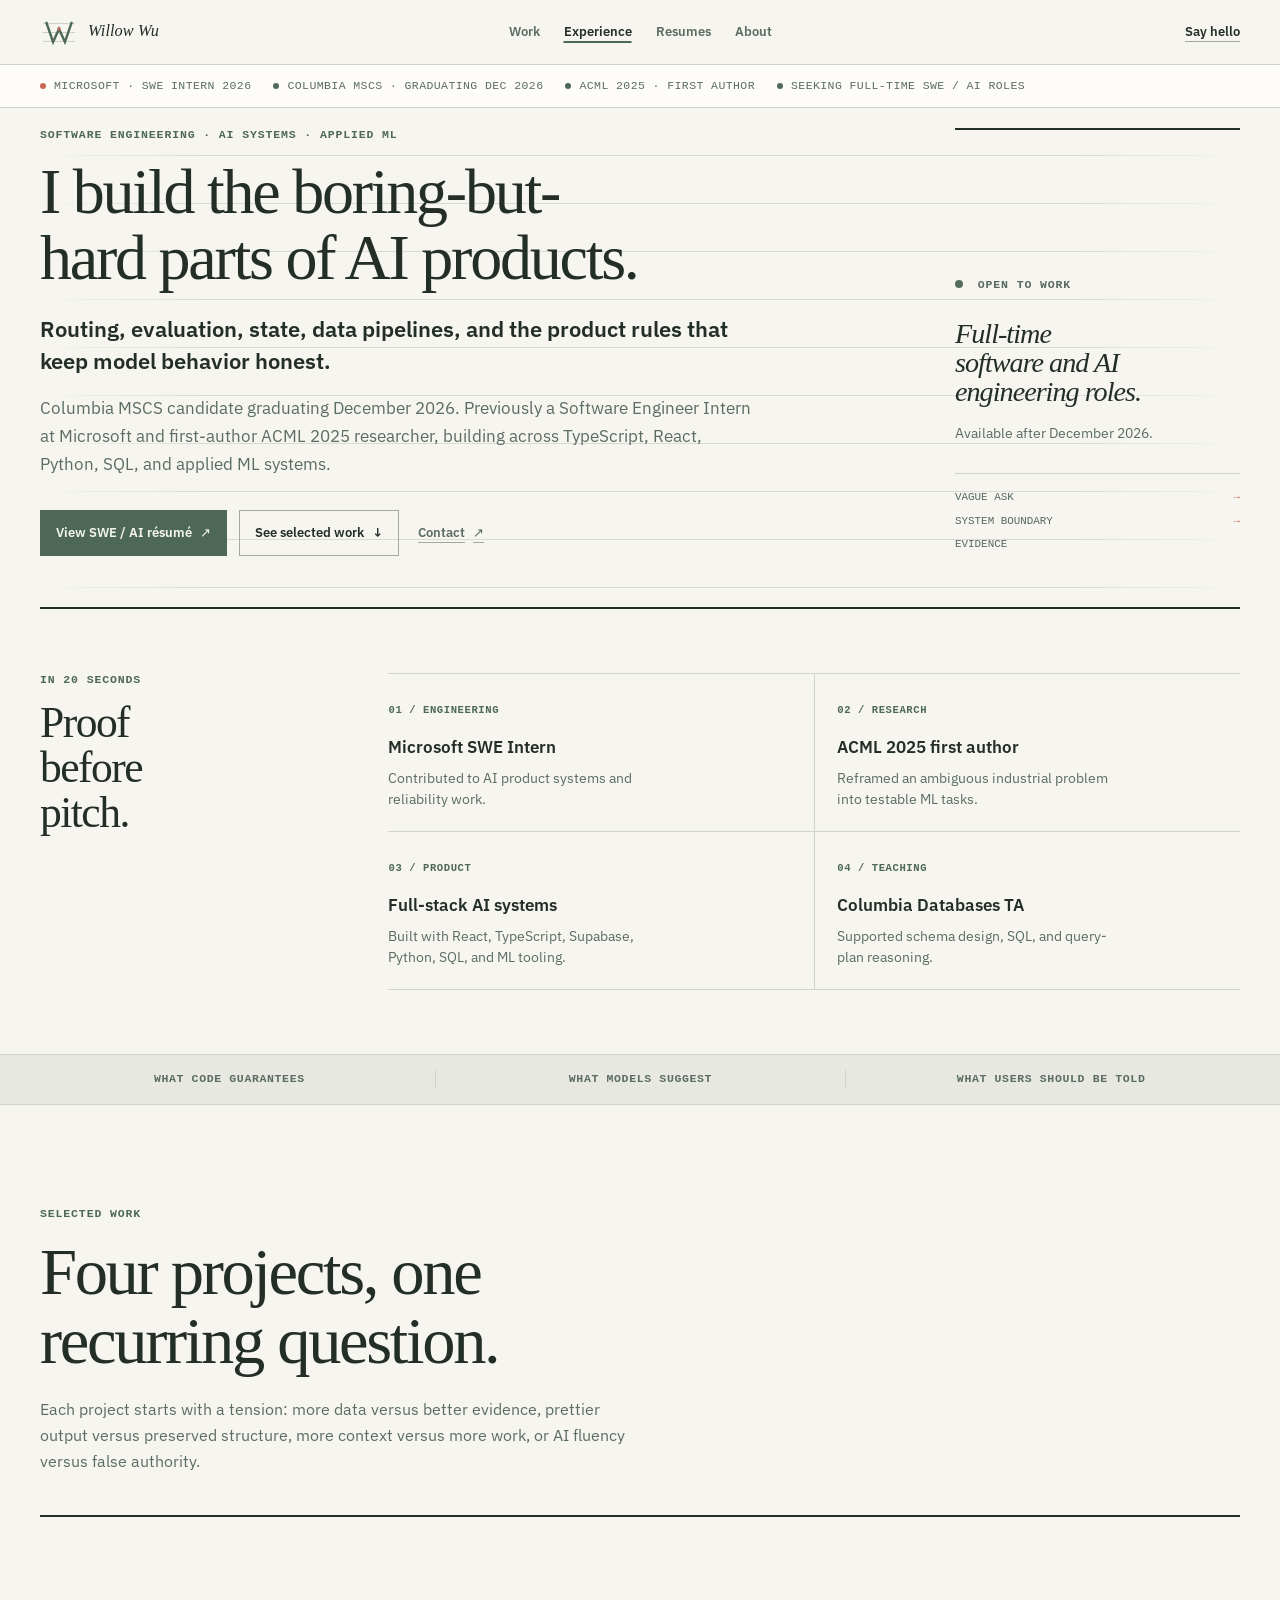
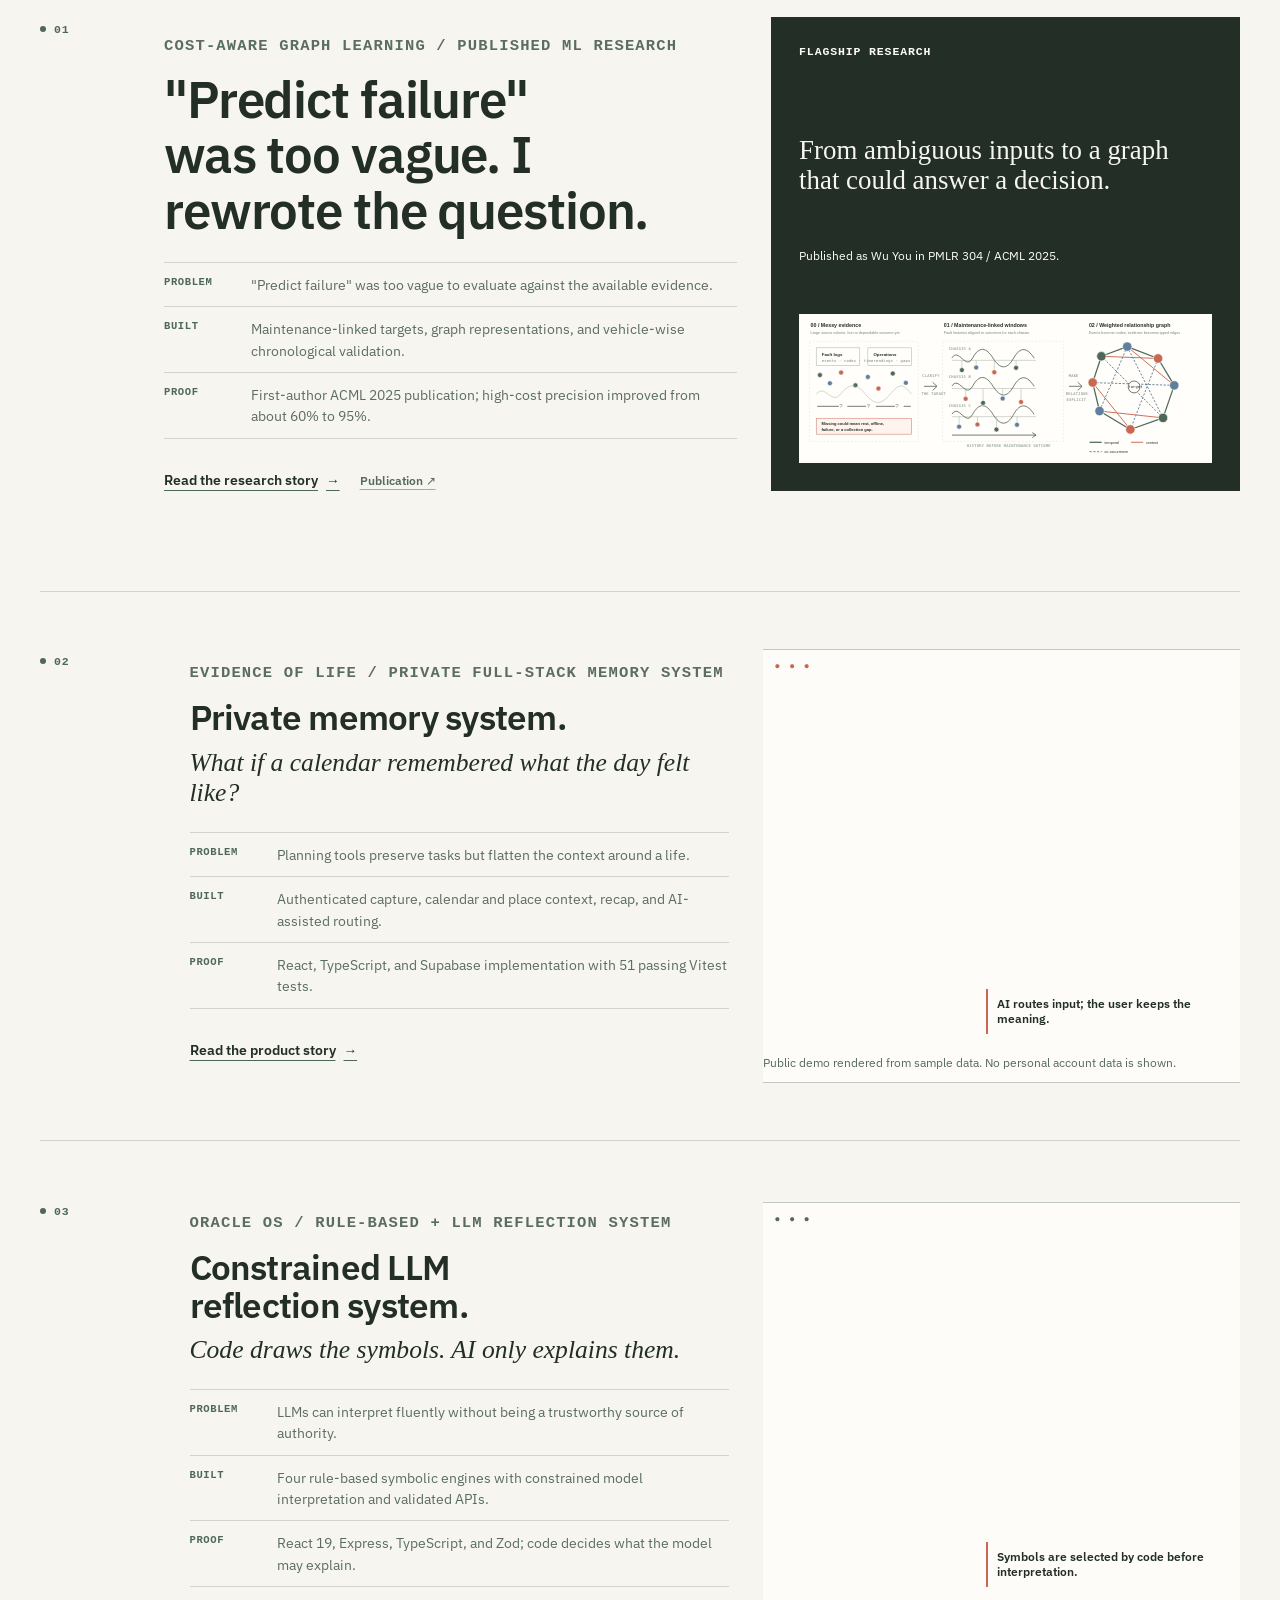
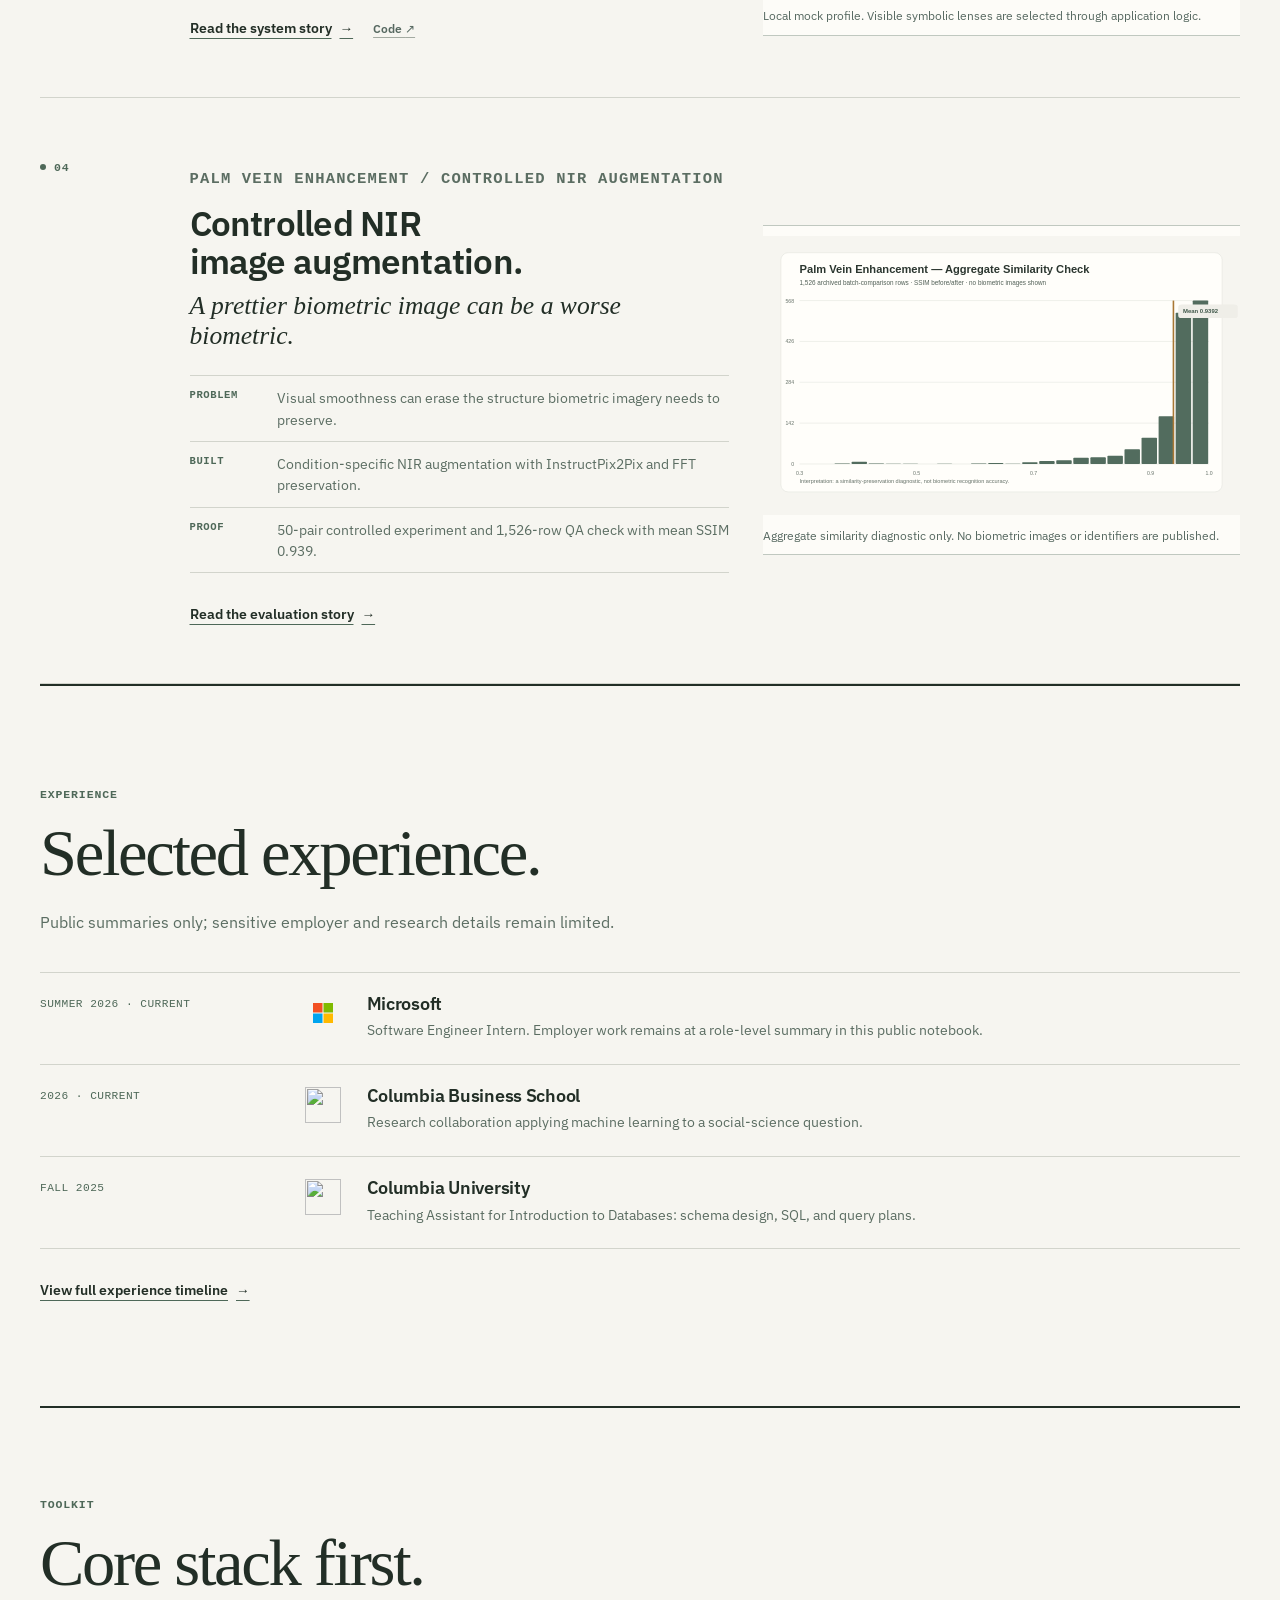
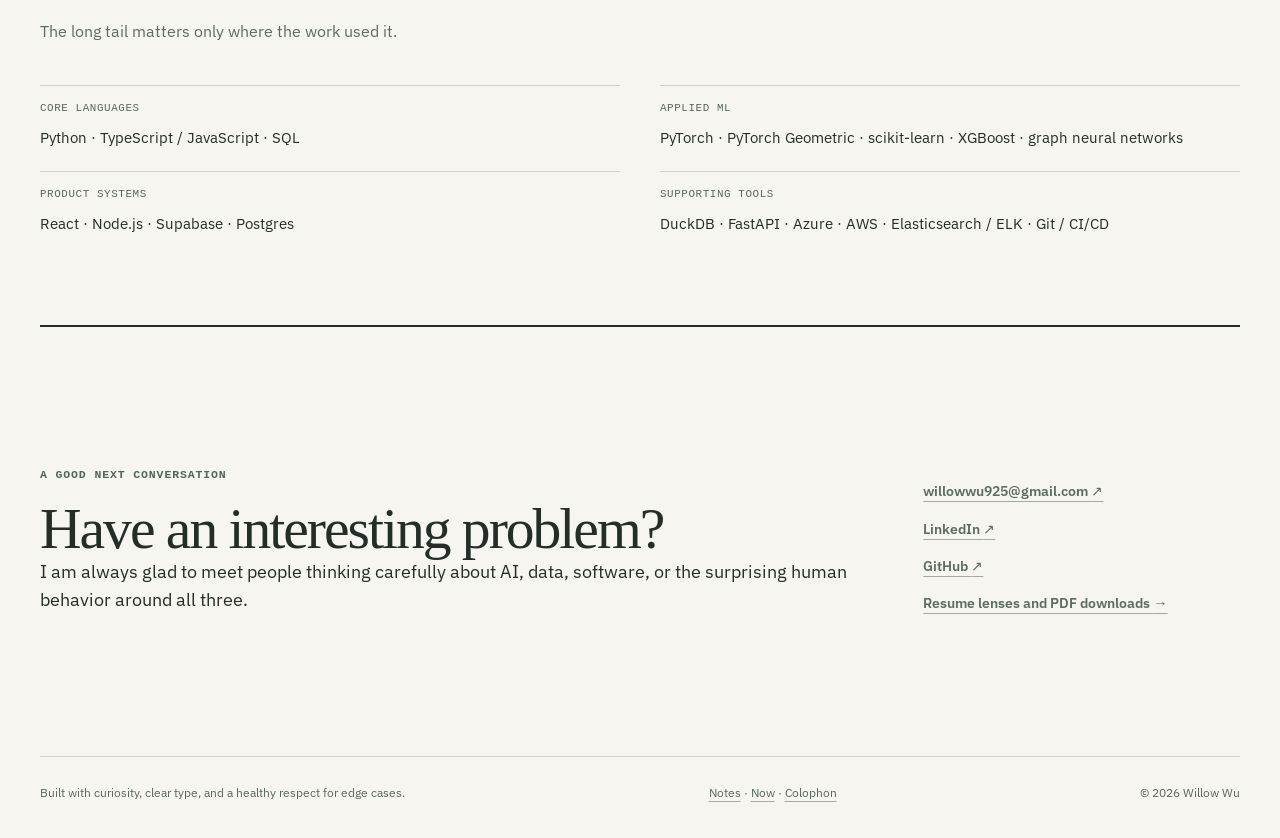
==== index.html @ b4147eb2 "Sharpen portfolio hero and project scan Co-authored-by: Copilot <223556219+Copilot@users.noreply.git" ====
<!doctype html>
<html lang="en">
  <head>
    <meta charset="UTF-8" />
    <meta name="viewport" content="width=device-width, initial-scale=1.0" />
    <meta name="description" content="Portfolio of Willow Wu: software engineering, ML research, and product case studies on reliable systems, evaluation, and clear AI boundaries." />
    <link rel="canonical" href="https://cyriellewu.github.io/willow-portfolio/" />
    <meta property="og:type" content="website" />
    <meta property="og:site_name" content="Willow Wu" />
    <meta property="og:title" content="Willow Wu | Software Engineer &amp; ML Engineer" />
    <meta property="og:description" content="Software engineering, ML research, and product case studies on reliable systems, evaluation, and clear AI boundaries." />
    <meta property="og:url" content="https://cyriellewu.github.io/willow-portfolio/" />
    <meta property="og:image" content="https://cyriellewu.github.io/willow-portfolio/assets/social/home-og-1200x630.png" />
    <meta property="og:image:alt" content="Willow Wu — Software Engineer and Machine Learning Engineer" />
    <meta name="twitter:card" content="summary_large_image" />
    <meta name="twitter:title" content="Willow Wu | Software Engineer &amp; ML Engineer" />
    <meta name="twitter:description" content="Software engineering, ML research, and product case studies on reliable systems, evaluation, and clear AI boundaries." />
    <meta name="twitter:image" content="https://cyriellewu.github.io/willow-portfolio/assets/social/home-og-1200x630.png" />
    <title>Willow Wu | Software Engineer &amp; ML Engineer Portfolio</title>
    <script type="application/ld+json">
      {
        "@context": "https://schema.org",
        "@type": "ProfilePage",
        "url": "https://cyriellewu.github.io/willow-portfolio/",
        "name": "Willow Wu",
        "description": "Portfolio of Willow Wu: software engineering, ML research, and product case studies on reliable systems, evaluation, and clear AI boundaries.",
        "mainEntity": {
          "@type": "Person",
          "name": "Willow Wu",
          "url": "https://cyriellewu.github.io/willow-portfolio/",
          "sameAs": [
            "https://www.linkedin.com/in/yw4643",
            "https://github.com/Cyriellewu"
          ]
        }
      }
    </script>
    <link rel="icon" href="favicon.svg" type="image/svg+xml" />
    <link rel="preload" href="assets/fonts/fraunces-latin.woff2" as="font" type="font/woff2" crossorigin />
    <link rel="preload" href="assets/fonts/ibm-plex-sans-latin.woff2" as="font" type="font/woff2" crossorigin />
    <link rel="stylesheet" href="styles.css" />
  </head>
  <body>
    <a class="skip-link" href="#main-content">Skip to content</a>
    <header class="site-header">
      <div class="site-frame header-content">
        <a class="site-name" href="index.html"><img src="assets/identity/ruled-w.svg" width="32" height="24" alt="" /><span>Willow Wu</span></a>
        <nav class="site-nav" aria-label="Primary navigation">
          <a href="#work">Work</a>
          <a href="#experience">Experience</a>
          <a href="resumes.html">Resumes</a>
          <a href="about.html">About</a>
        </nav>
        <a class="utility-link" href="mailto:willowwu925@gmail.com">Say hello</a>
      </div>
    </header>
    <aside class="proof-rail" aria-label="Professional proof">
      <div class="site-frame">
        <span>Microsoft · SWE Intern 2026</span>
        <span>Columbia MSCS · Graduating Dec 2026</span>
        <span>ACML 2025 · First Author</span>
        <span>Seeking full-time SWE / AI roles</span>
      </div>
    </aside>

    <main id="main-content">
      <section class="site-frame hero notebook-hero">
        <div class="hero-main">
          <p class="eyebrow">Software Engineering · AI Systems · Applied ML</p>
          <h1>I build the boring-but-hard parts of AI products.</h1>
          <p class="hero-subhead">Routing, evaluation, state, data pipelines, and the product rules that keep model behavior honest.</p>
          <p class="hero-copy">
            Columbia MSCS candidate graduating December 2026. Previously a Software
            Engineer Intern at Microsoft and first-author ACML 2025 researcher, building
            across TypeScript, React, Python, SQL, and applied ML systems.
          </p>
          <div class="hero-actions">
            <a class="button button-primary" href="assets/Willow-Wu-Resume.pdf" target="_blank" rel="noreferrer">View SWE / AI résumé <span aria-hidden="true">↗</span></a>
            <a class="button button-secondary" href="#work">See selected work <span aria-hidden="true">↓</span></a>
            <a class="button button-quiet" href="mailto:willowwu925@gmail.com">Contact <span aria-hidden="true">↗</span></a>
          </div>
        </div>
        <aside class="field-note hero-status-card" aria-label="Current role search">
          <p class="field-note-label"><span aria-hidden="true"></span> Open to work</p>
          <h2>Full-time software and AI engineering roles.</h2>
          <p>Available after December 2026.</p>
          <div class="hero-system-path" aria-label="How Willow approaches AI product work">
            <span>Vague ask</span>
            <i aria-hidden="true">→</i>
            <span>System boundary</span>
            <i aria-hidden="true">→</i>
            <span>Evidence</span>
          </div>
        </aside>
      </section>

      <section class="site-frame quick-proof" aria-labelledby="quick-proof-title">
        <div class="quick-proof-heading">
          <p class="eyebrow">In 20 seconds</p>
          <h2 id="quick-proof-title">Proof before pitch.</h2>
        </div>
        <div class="quick-proof-grid">
          <article>
            <span>01 / Engineering</span>
            <strong>Microsoft SWE Intern</strong>
            <p>Contributed to AI product systems and reliability work.</p>
          </article>
          <article>
            <span>02 / Research</span>
            <strong>ACML 2025 first author</strong>
            <p>Reframed an ambiguous industrial problem into testable ML tasks.</p>
          </article>
          <article>
            <span>03 / Product</span>
            <strong>Full-stack AI systems</strong>
            <p>Built with React, TypeScript, Supabase, Python, SQL, and ML tooling.</p>
          </article>
          <article>
            <span>04 / Teaching</span>
            <strong>Columbia Databases TA</strong>
            <p>Supported schema design, SQL, and query-plan reasoning.</p>
          </article>
        </div>
      </section>

      <section class="notebook-marquee" aria-label="Working principles">
        <div class="marquee-track">
          <span>What code guarantees</span>
          <span>What models suggest</span>
          <span>What users should be told</span>
        </div>
      </section>

      <section id="work" class="site-frame section work-notebook">
        <div class="section-intro">
          <p class="eyebrow">Selected work</p>
          <h2>Four projects, one recurring question.</h2>
          <p>
            Each project starts with a tension: more data versus better evidence,
            prettier output versus preserved structure, more context versus more work,
            or AI fluency versus false authority.
          </p>
        </div>

        <article class="work-item notebook-room work-item-research flagship-room">
          <div class="work-index">01</div>
          <div class="work-body">
            <p class="work-meta"><strong>Cost-aware graph learning</strong> / Published ML research</p>
            <h3>"Predict failure" was too vague. I rewrote the question.</h3>
            <dl class="project-scan">
              <div><dt>Problem</dt><dd>"Predict failure" was too vague to evaluate against the available evidence.</dd></div>
              <div><dt>Built</dt><dd>Maintenance-linked targets, graph representations, and vehicle-wise chronological validation.</dd></div>
              <div><dt>Proof</dt><dd>First-author ACML 2025 publication; high-cost precision improved from about 60% to 95%.</dd></div>
            </dl>
            <div class="work-links">
              <a class="text-link" href="work/acml.html">Read the research story <span aria-hidden="true">→</span></a>
              <a class="artifact-link" href="https://proceedings.mlr.press/v304/you26a.html" target="_blank" rel="noreferrer">Publication <span aria-hidden="true">↗</span></a>
            </div>
          </div>
          <div class="citation-card">
            <p>Flagship research</p>
            <strong>From ambiguous inputs to a graph that could answer a decision.</strong>
            <span>Published as Wu You in PMLR 304 / ACML 2025.</span>
            <img class="flagship-graph-mark" src="assets/projects/acml-graph-conversion.svg" width="1320" height="470" decoding="async" alt="Messy industrial evidence reframed into aligned maintenance windows and a weighted fault relationship graph" />
          </div>
        </article>

        <article class="work-item notebook-room work-item-image compact-room">
          <div class="work-index">02</div>
          <div class="work-body">
            <p class="work-meta"><strong>Evidence of Life</strong> / Private full-stack memory system</p>
            <h3>Private memory system.</h3>
            <p class="project-question">What if a calendar remembered what the day felt like?</p>
            <dl class="project-scan">
              <div><dt>Problem</dt><dd>Planning tools preserve tasks but flatten the context around a life.</dd></div>
              <div><dt>Built</dt><dd>Authenticated capture, calendar and place context, recap, and AI-assisted routing.</dd></div>
              <div><dt>Proof</dt><dd>React, TypeScript, and Supabase implementation with 51 passing Vitest tests.</dd></div>
            </dl>
            <div class="work-links">
              <a class="text-link" href="work/evidence-of-life.html">Read the product story <span aria-hidden="true">→</span></a>
            </div>
          </div>
          <figure class="project-figure product-window eol-window">
            <button type="button" class="figure-zoom" aria-label="Open full Evidence of Life interface" data-caption="Evidence of Life public demo rendered from sample data.">
              <picture>
                <source type="image/webp" srcset="assets/projects/evidence-of-life-demo-640.webp 640w, assets/projects/evidence-of-life-demo-1200.webp 1200w" sizes="(max-width: 640px) calc(100vw - 40px), 680px" />
                <img src="assets/projects/evidence-of-life-demo.png" width="1440" height="900" loading="lazy" decoding="async" alt="Evidence of Life public demo with sample calendar and memory data" />
              </picture>
            </button>
            <span class="figure-annotation">AI routes input; the user keeps the meaning.</span>
            <figcaption>Public demo rendered from sample data. No personal account data is shown.</figcaption>
          </figure>
        </article>

        <article class="work-item notebook-room work-item-image compact-room">
          <div class="work-index">03</div>
          <div class="work-body">
            <p class="work-meta"><strong>Oracle OS</strong> / Rule-based + LLM reflection system</p>
            <h3>Constrained LLM reflection system.</h3>
            <p class="project-question">Code draws the symbols. AI only explains them.</p>
            <dl class="project-scan">
              <div><dt>Problem</dt><dd>LLMs can interpret fluently without being a trustworthy source of authority.</dd></div>
              <div><dt>Built</dt><dd>Four rule-based symbolic engines with constrained model interpretation and validated APIs.</dd></div>
              <div><dt>Proof</dt><dd>React 19, Express, TypeScript, and Zod; code decides what the model may explain.</dd></div>
            </dl>
            <div class="work-links">
              <a class="text-link" href="work/oracle-os.html">Read the system story <span aria-hidden="true">→</span></a>
              <a class="artifact-link" href="https://github.com/Cyriellewu/oracle-os" target="_blank" rel="noreferrer">Code <span aria-hidden="true">↗</span></a>
            </div>
          </div>
          <figure class="project-figure project-figure-oracle product-window oracle-window">
            <button type="button" class="figure-zoom" aria-label="Open full Oracle OS interface" data-caption="Oracle OS local mock with a fictional profile.">
              <picture>
                <source type="image/webp" srcset="assets/projects/oracle-os-demo-640.webp 640w, assets/projects/oracle-os-demo-1200.webp 1200w" sizes="(max-width: 640px) calc(100vw - 40px), 680px" />
                <img src="assets/projects/oracle-os-demo.png" width="1280" height="580" loading="lazy" decoding="async" alt="Oracle OS local demo showing code-generated I Ching, BaZi, and Astrology lenses" />
              </picture>
            </button>
            <span class="figure-annotation">Symbols are selected by code before interpretation.</span>
            <figcaption>Local mock profile. Visible symbolic lenses are selected through application logic.</figcaption>
          </figure>
        </article>

        <article class="work-item notebook-room work-item-image compact-room">
          <div class="work-index">04</div>
          <div class="work-body">
            <p class="work-meta"><strong>Palm Vein Enhancement</strong> / Controlled NIR augmentation</p>
            <h3>Controlled NIR image augmentation.</h3>
            <p class="project-question">A prettier biometric image can be a worse biometric.</p>
            <dl class="project-scan">
              <div><dt>Problem</dt><dd>Visual smoothness can erase the structure biometric imagery needs to preserve.</dd></div>
              <div><dt>Built</dt><dd>Condition-specific NIR augmentation with InstructPix2Pix and FFT preservation.</dd></div>
              <div><dt>Proof</dt><dd>50-pair controlled experiment and 1,526-row QA check with mean SSIM 0.939.</dd></div>
            </dl>
            <div class="work-links">
              <a class="text-link" href="work/palm-vein.html">Read the evaluation story <span aria-hidden="true">→</span></a>
            </div>
          </div>
          <figure class="project-figure">
            <img src="assets/projects/palm-vein-ssim.svg" width="1200" height="700" loading="lazy" decoding="async" alt="Histogram of 1,526 aggregate SSIM before-after values with a mean of 0.9392" />
            <figcaption>Aggregate similarity diagnostic only. No biometric images or identifiers are published.</figcaption>
          </figure>
        </article>
      </section>

      <section id="experience" class="site-frame experience-section">
        <div class="section-intro">
          <p class="eyebrow">Experience</p>
          <h2>Selected experience.</h2>
          <p>Public summaries only; sensitive employer and research details remain limited.</p>
        </div>
        <div class="experience-rows">
          <article><span>Summer 2026 · Current</span><img class="org-logo org-logo-microsoft" src="assets/institutions/microsoft-icon.svg" width="36" height="36" alt="" /><div><h3>Microsoft</h3><p>Software Engineer Intern. Employer work remains at a role-level summary in this public notebook.</p></div></article>
          <article><span>2026 · Current</span><img class="org-logo org-logo-crown" src="assets/institutions/columbia-crown.svg" width="36" height="36" alt="" /><div><h3>Columbia Business School</h3><p>Research collaboration applying machine learning to a social-science question.</p></div></article>
          <article><span>Fall 2025</span><img class="org-logo org-logo-crown" src="assets/institutions/columbia-crown.svg" width="36" height="36" alt="" /><div><h3>Columbia University</h3><p>Teaching Assistant for Introduction to Databases: schema design, SQL, and query plans.</p></div></article>
        </div>
        <a class="text-link" href="path.html">View full experience timeline <span aria-hidden="true">→</span></a>
      </section>

      <section class="site-frame skills-section">
        <div class="section-intro">
          <p class="eyebrow">Toolkit</p>
          <h2>Core stack first.</h2>
          <p>The long tail matters only where the work used it.</p>
        </div>
        <dl class="skills-grid">
          <div><dt>Core languages</dt><dd>Python · TypeScript / JavaScript · SQL</dd></div>
          <div><dt>Applied ML</dt><dd>PyTorch · PyTorch Geometric · scikit-learn · XGBoost · graph neural networks</dd></div>
          <div><dt>Product systems</dt><dd>React · Node.js · Supabase · Postgres</dd></div>
          <div><dt>Supporting tools</dt><dd>DuckDB · FastAPI · Azure · AWS · Elasticsearch / ELK · Git / CI/CD</dd></div>
        </dl>
      </section>

      <section class="site-frame contact-section">
        <div>
          <p class="eyebrow">A good next conversation</p>
          <h2>Have an interesting problem?</h2>
          <p>I am always glad to meet people thinking carefully about AI, data, software, or the surprising human behavior around all three.</p>
        </div>
        <div class="contact-links">
          <a href="mailto:willowwu925@gmail.com">willowwu925@gmail.com <span aria-hidden="true">↗</span></a>
          <a href="https://www.linkedin.com/in/yw4643" target="_blank" rel="noreferrer">LinkedIn <span aria-hidden="true">↗</span></a>
          <a href="https://github.com/Cyriellewu" target="_blank" rel="noreferrer">GitHub <span aria-hidden="true">↗</span></a>
          <a href="resumes.html">Resume lenses and PDF downloads <span aria-hidden="true">→</span></a>
        </div>
      </section>
    </main>

    <dialog class="image-viewer" id="image-viewer" aria-labelledby="viewer-caption">
      <button type="button" class="viewer-close" aria-label="Close image viewer">Close</button>
      <img id="viewer-image" alt="" />
      <p id="viewer-caption"></p>
    </dialog>

    <footer class="site-frame site-footer">
      <p>Built with curiosity, clear type, and a healthy respect for edge cases.</p>
      <p><a href="notes.html">Notes</a> · <a href="now.html">Now</a> · <a href="colophon.html">Colophon</a></p>
      <p>© <span id="current-year"></span> Willow Wu</p>
    </footer>
    <script src="app.js"></script>
  </body>
</html>
---- styles.css ----
@font-face {
  font-family: "Fraunces";
  src: url("assets/fonts/fraunces-latin.woff2") format("woff2");
  font-style: normal;
  font-weight: 400 600;
  font-display: swap;
}
@font-face {
  font-family: "Fraunces";
  src: url("assets/fonts/fraunces-italic-latin.woff2") format("woff2");
  font-style: italic;
  font-weight: 400 600;
  font-display: swap;
}
@font-face {
  font-family: "IBM Plex Sans";
  src: url("assets/fonts/ibm-plex-sans-latin.woff2") format("woff2");
  font-style: normal;
  font-weight: 400 600;
  font-display: swap;
}
@font-face {
  font-family: "IBM Plex Mono";
  src: url("assets/fonts/ibm-plex-mono-medium.woff2") format("woff2");
  font-style: normal;
  font-weight: 500;
  font-display: swap;
}

:root {
  --font-display: "Fraunces", Georgia, "Songti SC", STSong, SimSun, serif;
  --font-ui: "IBM Plex Sans", "PingFang SC", "Microsoft YaHei", "Noto Sans CJK SC", sans-serif;
  --font-mono: "IBM Plex Mono", ui-monospace, "SFMono-Regular", Consolas, monospace;
  color-scheme: light;
  --cp-bg: #f6f5f0;
  --cp-bg-elevated: #fdfcf8;
  --cp-surface: #fffefa;
  --cp-surface-soft: #efeee8;
  --cp-border: #d2d4cc;
  --cp-border-strong: #a3aaa1;
  --cp-text: #222e26;
  --cp-text-muted: #5b6d62;
  --cp-text-soft: #566860;
  --cp-accent: #4e6858;
  --cp-accent-hover: #3b5244;
  --cp-accent-soft: rgba(78, 104, 88, 0.09);
  --cp-accent-fg: #ffffff;
  --cp-success: #526c5e;
  --cp-danger: #b44f45;
  --cp-warning: #c76852;
  --cp-link: #3f5749;
  --cp-shadow: 0 18px 48px rgba(0, 0, 0, 0.12);
  --cp-overlay: rgba(246, 245, 240, 0.94);
  --cp-panel: rgba(255, 254, 250, 0.86);
  --cp-panel-strong: rgba(255, 254, 250, 0.96);
  --cp-sheen: rgba(255, 255, 255, 0.55);
  --cp-highlight: rgba(78, 104, 88, 0.12);
  --cp-rule: rgba(78, 104, 88, 0.18);
  --cp-rule-strong: rgba(78, 104, 88, 0.35);
}

* { box-sizing: border-box; }
html { scroll-behavior: smooth; scroll-padding-top: 84px; }
body {
  min-width: 320px;
  margin: 0;
  overflow-x: clip;
  background: var(--cp-bg);
  color: var(--cp-text);
  font-family: var(--font-ui);
  font-size: 17.5px;
  line-height: 1.62;
  font-synthesis: none;
  text-rendering: optimizeLegibility;
}
h1, h2, h3, p, figure, dl, dd, ol { margin: 0; }
a { color: inherit; text-decoration: none; }
img { max-width: 100%; }
:focus-visible { outline: 3px solid var(--cp-accent); outline-offset: 4px; }
.skip-link {
  position: fixed; top: 12px; left: 12px; z-index: 20; padding: 10px 14px;
  background: var(--cp-accent); color: var(--cp-accent-fg); transform: translateY(-180%);
}
.skip-link:focus { transform: translateY(0); }
.site-frame { width: min(1200px, calc(100% - 64px)); margin: 0 auto; }
.site-header {
  position: sticky; top: 0; z-index: 10; border-bottom: 1px solid var(--cp-border);
  background: var(--cp-overlay); backdrop-filter: blur(12px);
}
.header-content {
  display: grid; grid-template-columns: 1fr auto 1fr; min-height: 64px; align-items: center; gap: 28px;
}
.site-name { display: inline-flex; width: fit-content; align-items: center; gap: 10px; font-family: var(--font-display); font-size: 1.02rem; font-style: italic; font-weight: 400; letter-spacing: .005em; }
.site-name img { display: block; width: 38px; height: 29px; flex: 0 0 auto; }
.site-name span { transform: translateY(-1px); }
.site-nav { display: flex; gap: 24px; color: var(--cp-text-muted); font-size: .82rem; font-weight: 700; }
.site-nav a, .utility-link, .text-link, .contact-links a { text-underline-offset: 5px; }
.site-nav a:hover, .site-nav a[aria-current="page"], .site-nav a[aria-current="location"] { color: var(--cp-text); text-decoration: underline; text-decoration-color: var(--cp-accent); text-decoration-thickness: 2px; }
.utility-link { justify-self: end; color: var(--cp-text); font-size: .82rem; font-weight: 750; text-decoration: underline; text-decoration-color: var(--cp-border-strong); }
.utility-link:hover { color: var(--cp-accent); text-decoration-color: var(--cp-accent); }
.eyebrow, .work-meta, .work-index, .case-label, .citation-card p, .hero-note .eyebrow {
  color: var(--cp-accent); font-family: var(--font-mono);
  font-size: .72rem; font-weight: 700; letter-spacing: .075em; line-height: 1.3; text-transform: uppercase;
}
h1, h2, h3 {
  font-family: var(--font-display);
  font-weight: 400; letter-spacing: -.035em; line-height: 1.03; overflow-wrap: anywhere; text-wrap: balance;
  font-optical-sizing: auto;
}
.hero {
  display: grid; grid-template-columns: minmax(0, 1fr) minmax(230px, .34fr); gap: clamp(36px, 6vw, 80px);
  align-items: end; padding: clamp(20px, 1.6vw, 24px) 0 clamp(40px, 4vw, 56px);
}
.hero h1 { max-width: 17ch; margin-top: 16px; font-size: clamp(3.2rem, 5vw, 5rem); }
.hero-copy { max-width: 650px; margin-top: 28px; color: var(--cp-text-muted); font-size: 1.08rem; }
.hero-actions { display: flex; flex-wrap: wrap; gap: 12px; margin-top: 32px; }
.button {
  display: inline-flex; min-height: 46px; align-items: center; gap: 8px; padding: 10px 15px;
  border: 1px solid var(--cp-text); border-radius: 0; font-size: .84rem; font-weight: 750;
}
.button-primary { background: var(--cp-text); color: var(--cp-bg); }
.button-primary:hover { background: var(--cp-accent); border-color: var(--cp-accent); }
.button-secondary { border-color: var(--cp-border-strong); background: transparent; }
.button-secondary:hover { border-color: var(--cp-accent); color: var(--cp-accent); }
.button-quiet {
  min-height: 46px;
  padding-inline: 6px;
  border-color: transparent;
  color: var(--cp-text-muted);
  text-decoration: underline;
  text-decoration-color: var(--cp-border-strong);
  text-underline-offset: 5px;
}
.button-quiet:hover { color: var(--cp-accent); text-decoration-color: var(--cp-accent); }
.hero-note { align-self: end; padding-top: 16px; border-top: 2px solid var(--cp-text); }
.hero-note > p:not(.eyebrow) { margin-top: 5px; font-size: .88rem; font-weight: 700; line-height: 1.4; }
.hero-note .note-small { margin-top: 18px; color: var(--cp-text-soft); font-size: .76rem; font-weight: 500; }
.section { padding-top: clamp(64px, 8vw, 120px); }
.section-intro { max-width: 760px; margin-bottom: 40px; }
.section-intro h2 { margin-top: 16px; font-size: clamp(2.8rem, 5.2vw, 5rem); }
.section-intro > p:last-child { max-width: 600px; margin-top: 22px; color: var(--cp-text-muted); font-size: 1rem; }
.work-list { border-top: 1px solid var(--cp-text); }
.work-item {
  position: relative;
  display: grid; grid-template-columns: minmax(90px, .15fr) minmax(0, .7fr) minmax(300px, .62fr);
  gap: 34px; align-items: start; padding: clamp(32px, 4.5vw, 60px) 0; border-bottom: 1px solid var(--cp-border);
}
.work-index { padding-top: 6px; }
.work-meta { margin-bottom: 16px; color: var(--cp-text-soft); }
.work-body h3 { max-width: 610px; font-size: clamp(2rem, 3.2vw, 3.4rem); }
.work-body > p { max-width: 560px; margin-top: 19px; color: var(--cp-text-muted); font-size: .97rem; }
.work-facts { display: grid; gap: 7px; margin-top: 25px; color: var(--cp-text-soft); font-size: .78rem; }
.work-facts span { display: block; }
.work-facts span::before { color: var(--cp-accent); content: "— "; }
.text-link { display: inline-flex; gap: 8px; margin-top: 30px; color: var(--cp-text); font-size: .85rem; font-weight: 750; text-decoration: underline; text-decoration-color: var(--cp-accent); }
.text-link:hover { color: var(--cp-accent); }
.work-links { display: flex; flex-wrap: wrap; align-items: baseline; gap: 8px 20px; margin-top: 30px; }
.work-links .text-link { margin-top: 0; }
.work-item .text-link::after { position: absolute; inset: 0; content: ""; }
.work-item .artifact-link,
.work-item .figure-zoom { position: relative; z-index: 2; }
.artifact-link { color: var(--cp-text-soft); font-size: .78rem; font-weight: 700; text-decoration: underline; text-decoration-color: var(--cp-border-strong); text-underline-offset: 4px; }
.artifact-link:hover { color: var(--cp-accent); text-decoration-color: var(--cp-accent); }
.project-figure { overflow: hidden; border: 1px solid var(--cp-border); border-radius: 0; background: var(--cp-surface); }
.project-figure img { display: block; width: 100%; height: auto; }
.project-figure-oracle img { min-height: 0; object-fit: contain; }
figcaption { padding: 12px 0 0; color: var(--cp-text-soft); font-size: .76rem; line-height: 1.45; }
.citation-card { align-self: stretch; display: flex; flex-direction: column; justify-content: space-between; padding: 27px 0 0; border-top: 2px solid var(--cp-text); }
.citation-card p { margin-bottom: 52px; }
.citation-card strong { display: block; font-family: var(--font-display); font-size: clamp(1.4rem, 2.1vw, 2rem); font-weight: 500; line-height: 1.12; }
.citation-card span { display: block; margin-top: 27px; color: var(--cp-text-soft); font-size: .78rem; }
.approach { padding-bottom: clamp(94px, 13vw, 176px); }
.approach-grid { display: grid; max-width: 840px; margin-left: auto; }
.approach-grid article { display: grid; grid-template-columns: 88px 1fr; gap: 28px; padding: 24px 0; border-top: 1px solid var(--cp-border); }
.approach-grid article:last-child { border-bottom: 1px solid var(--cp-border); }
.approach-grid span { color: var(--cp-accent); font-family: var(--font-mono); font-size: .74rem; font-weight: 700; }
.approach-grid h3 { font-family: var(--font-ui); font-size: 1.2rem; font-weight: 750; letter-spacing: -.025em; line-height: 1.2; }
.approach-grid p { grid-column: 2; max-width: 570px; margin-top: -16px; color: var(--cp-text-muted); font-size: .92rem; }
.contact-section {
  display: grid; grid-template-columns: minmax(0, 1fr) minmax(240px, .38fr); gap: 50px;
  padding: clamp(74px, 11vw, 150px) 0; border-top: 2px solid var(--cp-text); border-bottom: 1px solid var(--cp-border);
}
.contact-section h2 { max-width: 760px; margin-top: 16px; font-size: clamp(2.4rem, 4.5vw, 4.5rem); }
.contact-links { display: grid; align-content: end; gap: 14px; color: var(--cp-text-muted); font-size: .9rem; font-weight: 700; }
.contact-links a { text-decoration: underline; text-decoration-color: var(--cp-border-strong); }
.contact-links a:hover { color: var(--cp-accent); text-decoration-color: var(--cp-accent); }
.site-footer { display: flex; justify-content: space-between; gap: 24px; padding: 26px 0 36px; color: var(--cp-text-soft); font-size: .76rem; }

.case-hero { max-width: 1020px; padding: clamp(86px, 11vw, 148px) 0 72px; }
.case-hero h1 { max-width: 15ch; margin-top: 18px; font-size: clamp(3.6rem, 6.2vw, 6.5rem); }
.case-summary { max-width: 700px; margin-top: 27px; color: var(--cp-text-muted); font-size: 1.12rem; }
.case-meta-grid { display: grid; grid-template-columns: repeat(4, minmax(0, 1fr)); gap: 20px; margin-top: 50px; padding-top: 19px; border-top: 2px solid var(--cp-text); }
.case-meta-grid dt { color: var(--cp-text-soft); font-family: var(--font-mono); font-size: .68rem; letter-spacing: .055em; text-transform: uppercase; }
.case-meta-grid dd { margin-top: 8px; font-size: .87rem; font-weight: 700; line-height: 1.38; }
.case-content { display: grid; grid-template-columns: minmax(150px, .2fr) minmax(0, .72fr); gap: clamp(40px, 9vw, 130px); padding: 56px 0 clamp(100px, 14vw, 184px); border-top: 1px solid var(--cp-border); }
.case-rail { position: sticky; top: 84px; align-self: start; display: grid; gap: 9px; }
.case-rail a {
  width: fit-content;
  padding-left: 9px;
  border-left: 2px solid transparent;
  color: var(--cp-text-soft);
  font-size: .78rem;
}
.case-rail a:hover { color: var(--cp-accent); text-decoration: underline; text-decoration-color: var(--cp-accent); }
.case-story { max-width: 720px; }
.case-story section { padding: 0 0 64px; margin-bottom: 64px; border-bottom: 1px solid var(--cp-border); }
.case-story section:last-child { margin-bottom: 0; border-bottom: 0; }
.case-story h2 { max-width: 720px; margin-top: 14px; font-size: clamp(2rem, 3.2vw, 3.3rem); }
.case-story p { max-width: 660px; margin-top: 19px; color: var(--cp-text-muted); }
.case-story ul { display: grid; gap: 11px; margin: 19px 0 0; padding: 0; list-style: none; }
.case-story li { position: relative; padding-left: 17px; color: var(--cp-text-muted); }
.case-story li::before { position: absolute; left: 0; color: var(--cp-accent); content: "—"; }
.evidence-callout { padding: 24px 0 0 22px; border-left: 3px solid var(--cp-accent); color: var(--cp-text-muted); }
.system-diagram { display: grid; grid-template-columns: repeat(3, minmax(0, 1fr)); gap: 0; margin-top: 28px; border-top: 1px solid var(--cp-border); border-bottom: 1px solid var(--cp-border); }
.system-diagram div { min-width: 0; padding: 20px 20px 20px 0; border-right: 1px solid var(--cp-border); font-size: .85rem; }
.system-diagram div + div { padding-left: 20px; }
.system-diagram div:last-child { border-right: 0; }
.system-diagram strong { display: block; color: var(--cp-text); font-size: .97rem; }
.system-diagram span { display: block; margin-top: 8px; color: var(--cp-text-soft); font-size: .76rem; line-height: 1.45; }
.case-image { width: min(900px, calc(100% + 180px)); margin: 30px 0 0 -90px; overflow: hidden; border: 1px solid var(--cp-border); border-radius: 0; background: var(--cp-surface); }
.case-image img { display: block; width: 100%; height: auto; }
.case-caption { padding: 12px 14px; color: var(--cp-text-soft); font-size: .74rem; line-height: 1.45; }
.about-page { max-width: 900px; padding: clamp(94px, 12vw, 160px) 0 clamp(104px, 14vw, 180px); }
.about-page h1 { max-width: 880px; margin-top: 16px; font-size: clamp(3.7rem, 6.7vw, 6.8rem); }
.about-page > p { max-width: 680px; margin-top: 28px; color: var(--cp-text-muted); font-size: 1.08rem; }
.about-notes { display: grid; grid-template-columns: repeat(3, minmax(0, 1fr)); gap: 36px; margin-top: 78px; }
.about-notes article { padding-top: 18px; border-top: 2px solid var(--cp-text); }
.about-notes h2 { font-family: var(--font-ui); font-size: 1.1rem; font-weight: 750; letter-spacing: -.02em; }
.about-notes p { margin-top: 12px; color: var(--cp-text-muted); font-size: .9rem; }

@media (max-width: 860px) {
  .site-frame { width: min(100% - 48px, 760px); }
  .header-content { grid-template-columns: 1fr auto; gap: 8px 18px; padding: 13px 0; }
  .site-nav { grid-column: 1 / -1; grid-row: 2; gap: 18px; overflow-x: auto; padding-bottom: 2px; }
  .hero, .contact-section, .case-content { grid-template-columns: 1fr; }
  .hero { min-height: auto; }
  .hero-note { max-width: 420px; }
  .work-item { grid-template-columns: 64px minmax(0, 1fr); }
  .project-figure, .citation-card { grid-column: 2; max-width: 680px; }
  .case-rail { position: static; display: flex; flex-wrap: wrap; gap: 16px; padding-bottom: 12px; border-bottom: 1px solid var(--cp-border); }
  .case-meta-grid { grid-template-columns: repeat(2, minmax(0, 1fr)); }
  .case-image { width: 100%; margin-left: 0; }
  .about-notes { grid-template-columns: 1fr; gap: 30px; }
  .about-notes article { max-width: 580px; }
}
@media (max-width: 560px) {
  body { font-size: 17px; }
  .site-frame { width: calc(100% - 40px); }
  .header-content { min-height: 58px; }
  .site-nav { gap: 15px; font-size: .76rem; }
  .utility-link { font-size: .76rem; }
  .hero { gap: 44px; padding-top: 66px; padding-bottom: 84px; }
  .hero h1, .about-page h1 { font-size: clamp(2.8rem, 12.4vw, 3.55rem); line-height: 1.01; }
  .hero-copy, .about-page > p { font-size: 1rem; }
  .section { padding-top: 96px; }
  .section-intro { margin-bottom: 44px; }
  .section-intro h2 { font-size: clamp(2.35rem, 10vw, 3.15rem); }
  .work-item { grid-template-columns: 1fr; gap: 20px; padding: 32px 0; }
  .work-index { order: -1; }
  .project-figure, .citation-card { grid-column: 1; }
  .work-body h3 { font-size: clamp(1.95rem, 8.6vw, 2.65rem); }
  .citation-card p { margin-bottom: 28px; }
  .approach-grid article { grid-template-columns: 54px minmax(0, 1fr); gap: 17px; }
  .approach-grid p { grid-column: 2; margin-top: -10px; }
  .contact-section { gap: 36px; padding: 74px 0; }
  .contact-section h2 { font-size: clamp(2.1rem, 9vw, 3rem); }
  .site-footer { flex-direction: column; gap: 6px; }
  .case-hero { padding-top: 68px; padding-bottom: 52px; }
  .case-hero h1 { font-size: clamp(2.55rem, 11vw, 3.55rem); line-height: 1.02; }
  .case-summary { font-size: 1rem; }
  .case-meta-grid { gap: 23px 16px; margin-top: 38px; }
  .case-content { gap: 30px; padding-top: 38px; }
  .case-story section { padding-bottom: 50px; margin-bottom: 50px; }
  .case-story h2 { font-size: clamp(1.85rem, 8vw, 2.55rem); }
  .system-diagram { grid-template-columns: 1fr; }
  .system-diagram div, .system-diagram div + div { padding: 17px 0; border-right: 0; border-bottom: 1px solid var(--cp-border); }
  .system-diagram div:last-child { border-bottom: 0; }
  .marquee-track {
    width: calc(100% - 40px);
    grid-template-columns: 1fr;
    gap: 10px;
  }
  .marquee-track span + span { padding-top: 10px; border-top: 1px solid var(--cp-border); border-left: 0; }
}
@media (max-width: 360px) {
  .site-frame { width: calc(100% - 32px); }
  .hero h1, .about-page h1 { font-size: 2.65rem; }
  .case-hero h1 { font-size: 2.45rem; }
}
@media (prefers-reduced-motion: reduce) {
  html { scroll-behavior: auto; }
  *, *::before, *::after {
    animation-duration: .01ms !important;
    animation-iteration-count: 1 !important;
    transition-duration: .01ms !important;
    scroll-behavior: auto !important;
  }
}

.notebook-hero h1 {
  max-width: 900px;
}

.field-note {
  align-self: end;
  padding: 28px;
  border: 1px solid var(--cp-border);
  background: var(--cp-surface);
}

.field-note-label {
  color: var(--cp-text-soft);
  font-family: var(--font-mono);
  font-size: .72rem;
  font-weight: 700;
  letter-spacing: .075em;
  text-transform: uppercase;
}

.field-note-label span {
  display: inline-block;
  width: 8px;
  height: 8px;
  margin-right: 7px;
  background: var(--cp-success);
  border-radius: 50%;
}

.field-note h2 {
  margin-top: 34px;
  font-size: clamp(1.8rem, 2.8vw, 2.5rem);
  font-style: italic;
}

.field-note > p:not(.field-note-label) {
  margin-top: 16px;
  color: var(--cp-text-muted);
  font-size: .88rem;
}

.field-note dl {
  display: grid;
  gap: 10px;
  margin-top: 28px;
  padding-top: 16px;
  border-top: 1px solid var(--cp-border);
}

.field-note dl div {
  display: grid;
  grid-template-columns: 42% 1fr;
  gap: 12px;
  font-size: .78rem;
}

.field-note dt { color: var(--cp-text-soft); }
.field-note dd { font-weight: 700; text-align: right; }

.notebook-marquee {
  overflow: hidden;
  padding: 15px 0;
  border-top: 1px solid var(--cp-border);
  border-bottom: 1px solid var(--cp-border);
  background: var(--cp-accent-soft);
}

.marquee-track {
  display: grid;
  width: min(1200px, calc(100% - 64px));
  grid-template-columns: repeat(3, minmax(0, 1fr));
  gap: 0;
  align-items: center;
  margin: 0 auto;
  color: var(--cp-text-muted);
  font-family: var(--font-mono);
  font-size: .72rem;
  font-weight: 700;
  letter-spacing: .055em;
  text-align: center;
  text-transform: uppercase;
}

.marquee-track span + span { border-left: 1px solid var(--cp-border); }

.notebook-room {
  position: relative;
}

.notebook-room:hover {
  background: var(--cp-accent-soft);
}

.interesting-part {
  margin-top: 22px !important;
  padding-left: 18px;
  border-left: 2px solid var(--cp-accent);
  color: var(--cp-text) !important;
  font-family: var(--font-display);
  font-size: 1.04rem !important;
  font-style: italic;
  line-height: 1.45;
}

.work-item .micro-exhibit {
  grid-column: 2 / -1;
  max-width: 760px;
  margin-top: 4px;
  padding: 24px;
  border-top: 1px solid var(--cp-border-strong);
  border-bottom: 1px solid var(--cp-border);
  background: var(--cp-bg-elevated);
}

.micro-label {
  color: var(--cp-accent);
  font-family: var(--font-mono);
  font-size: .72rem;
  font-weight: 700;
  letter-spacing: .06em;
  text-transform: uppercase;
}

.graph-controls,
.view-tabs {
  display: flex;
  flex-wrap: wrap;
  gap: 8px;
  margin-top: 17px;
}

.graph-controls button,
.view-tabs button,
#oracle-cast {
  min-height: 36px;
  padding: 7px 10px;
  border: 1px solid var(--cp-border-strong);
  border-radius: 0;
  background: var(--cp-surface);
  color: var(--cp-text);
  cursor: pointer;
  font-size: .78rem;
  font-weight: 700;
}

.graph-controls button:hover,
.graph-controls button.is-active,
.view-tabs button:hover,
.view-tabs button[aria-selected="true"],
#oracle-cast:hover {
  border-color: var(--cp-accent);
  background: var(--cp-accent);
  color: var(--cp-accent-fg);
}

#graph-copy,
#week-copy,
#oracle-result,
#palm-copy {
  display: block;
  max-width: 620px;
  margin-top: 16px;
  color: var(--cp-text-muted);
  font-size: .86rem;
}

.oracle-exhibit #oracle-result strong { color: var(--cp-text); }

.palm-exhibit label {
  display: block;
  color: var(--cp-accent);
  font-family: var(--font-mono);
  font-size: .72rem;
  font-weight: 700;
  letter-spacing: .06em;
  text-transform: uppercase;
}

.palm-exhibit input {
  width: min(100%, 460px);
  margin-top: 16px;
  accent-color: var(--cp-accent);
}

.synthetic-vein {
  position: relative;
  width: min(100%, 420px);
  height: 92px;
  margin-top: 18px;
  overflow: hidden;
  border-top: 1px solid var(--cp-border);
  border-bottom: 1px solid var(--cp-border);
}

.synthetic-vein span {
  position: absolute;
  display: block;
  height: 2px;
  background: var(--cp-accent);
  transform-origin: left center;
}

.synthetic-vein span:nth-child(1) { top: 43px; left: 10px; width: 360px; transform: rotate(-8deg); }
.synthetic-vein span:nth-child(2) { top: 44px; left: 145px; width: 135px; transform: rotate(-43deg); }
.synthetic-vein span:nth-child(3) { top: 40px; left: 265px; width: 110px; transform: rotate(35deg); }

.palm-exhibit[data-smoothing="1"] .synthetic-vein span { opacity: .72; filter: blur(.6px); }
.palm-exhibit[data-smoothing="2"] .synthetic-vein span { opacity: .45; filter: blur(1.5px); }

.path-section {
  padding-bottom: clamp(84px, 11vw, 150px);
}

.path-timeline {
  display: grid;
  gap: 0;
  margin: 0;
  padding: 0;
  border-top: 2px solid var(--cp-text);
  list-style: none;
}

.path-timeline li {
  display: grid;
  grid-template-columns: 150px 42px minmax(0, 1fr);
  gap: 20px;
  padding: 28px 0;
  border-bottom: 1px solid var(--cp-border);
}

.path-timeline li:not(.has-logo) > div {
  grid-column: 3;
}

.path-timeline li > span {
  color: var(--cp-accent);
  font-family: var(--font-mono);
  font-size: .72rem;
  font-weight: 700;
}

.path-timeline h3 {
  font-family: var(--font-ui);
  font-size: 1.18rem;
  font-weight: 750;
  letter-spacing: -.02em;
}

.path-timeline p {
  max-width: 600px;
  margin-top: 7px;
  color: var(--cp-text-muted);
  font-size: .9rem;
}

.field-notes-section {
  padding-bottom: clamp(84px, 11vw, 150px);
}

.field-notes-grid {
  display: grid;
  grid-template-columns: repeat(3, minmax(0, 1fr));
  gap: 24px;
}

.field-notes-grid article {
  padding: 18px 0 0;
  border-top: 2px solid var(--cp-text);
}

.field-notes-grid span {
  color: var(--cp-accent);
  font-family: var(--font-display);
  font-size: 1.5rem;
  font-style: italic;
}

.field-notes-grid h3 {
  margin-top: 34px;
  font-size: 1.55rem;
}

.field-notes-grid p {
  margin-top: 15px;
  color: var(--cp-text-muted);
  font-size: .9rem;
}

.side-quest {
  display: grid;
  grid-template-columns: minmax(150px, .22fr) minmax(0, .78fr);
  gap: 34px;
  padding: 38px 0;
  border-top: 1px solid var(--cp-border-strong);
  border-bottom: 1px solid var(--cp-border);
}

.side-quest h2 {
  font-size: clamp(1.8rem, 3vw, 3rem);
}

.side-quest p {
  max-width: 680px;
  margin-top: 14px;
  color: var(--cp-text-muted);
}

.side-quest div > span {
  display: block;
  margin-top: 18px;
  color: var(--cp-text-soft);
  font-family: var(--font-mono);
  font-size: .72rem;
}

@media (max-width: 860px) {
  .field-note { max-width: 480px; }
  .work-item .micro-exhibit { grid-column: 2; }
  .field-notes-grid { grid-template-columns: 1fr; gap: 30px; }
  .field-notes-grid article { max-width: 600px; }
}

@media (max-width: 1100px) {
  .acml-conversion-figure,
  .data-misalignment-figure {
    width: 100%;
    margin-left: 0;
  }
}

@media (max-width: 560px) {
  .notebook-hero { padding-bottom: 62px; }
  .field-note { padding: 22px; }
  .field-note h2 { margin-top: 26px; }
  .work-item .micro-exhibit { grid-column: 1; padding: 19px; }
  .interesting-part { font-size: .98rem !important; }
  .path-timeline li { grid-template-columns: 1fr; gap: 9px; }
  .path-timeline li:not(.has-logo) > div { grid-column: 1; }
  .side-quest { grid-template-columns: 1fr; gap: 16px; }
}

/* ===================== Panel refinements ===================== */

/* This notebook intentionally stays light-only. The material palette is part of the reading experience. */
.notebook-marquee {
  background: var(--cp-accent-soft);
}

.marquee-track {
  width: auto;
  justify-content: center;
  margin: 0 auto;
  padding: 0 24px;
  white-space: normal;
  animation: none;
}

.notebook-room {
  transition: background 180ms ease;
}

.notebook-room:hover {
  background: var(--cp-accent-soft);
}

.work-item-research .citation-card {
  padding: 28px;
  border: 0;
  background: var(--cp-text);
  color: var(--cp-bg);
}

.work-item-research .citation-card p,
.work-item-research .citation-card span {
  color: var(--cp-bg-elevated);
}

.work-item-research .citation-card strong {
  color: var(--cp-bg);
}

.week-exhibit {
  border-left: 3px solid var(--cp-accent) !important;
}

.oracle-exhibit {
  border-color: var(--cp-text) !important;
  background: var(--cp-text) !important;
  color: var(--cp-bg);
}

.oracle-exhibit .micro-label,
.oracle-exhibit #oracle-result,
.oracle-exhibit #oracle-result strong {
  color: var(--cp-bg);
}

.oracle-exhibit #oracle-cast {
  border-color: var(--cp-bg);
  background: transparent;
  color: var(--cp-bg);
}

.oracle-exhibit #oracle-cast:hover {
  background: var(--cp-bg);
  color: var(--cp-text);
}

.palm-exhibit {
  width: min(900px, calc(100% + 110px));
  margin-left: -55px !important;
  border-top: 2px solid var(--cp-accent) !important;
}

.toy-graph {
  display: block;
  width: min(100%, 340px);
  height: auto;
  margin-top: 18px;
  overflow: visible;
}

.toy-graph circle {
  fill: var(--cp-surface);
  stroke: var(--cp-text);
  stroke-width: 2;
}

.toy-graph text {
  fill: var(--cp-text-soft);
  font-family: var(--font-mono);
  font-size: 10px;
}

.toy-edge {
  stroke: var(--cp-accent);
  stroke-width: 4;
  opacity: .12;
  transition: opacity 180ms ease, stroke-width 180ms ease;
}

.toy-graph[data-graph-state="time"] .toy-edge-time,
.toy-graph[data-graph-state="place"] .toy-edge-place,
.toy-graph[data-graph-state="pattern"] .toy-edge-pattern {
  opacity: 1;
  stroke-width: 5;
}

.week-visual {
  position: relative;
  min-height: 82px;
  margin-top: 18px;
  padding: 13px;
  border: 1px solid var(--cp-border);
  background: var(--cp-surface);
}

.week-timeline,
.week-calendar,
.week-recap {
  display: none;
}

.week-visual[data-view="timeline"] .week-timeline,
.week-visual[data-view="recap"] .week-recap {
  display: flex;
}

.week-visual[data-view="calendar"] .week-calendar {
  display: grid;
}

.week-timeline {
  height: 54px;
  align-items: center;
  gap: 8px;
}

.week-timeline span {
  display: block;
  padding: 7px 9px;
  border-bottom: 3px solid var(--cp-accent);
  color: var(--cp-text-muted);
  font-size: .74rem;
}

.week-calendar {
  height: 54px;
  grid-template-columns: repeat(7, 1fr);
  gap: 5px;
}

.week-calendar span {
  display: grid;
  min-width: 0;
  place-items: center;
  border: 1px solid var(--cp-border);
  color: var(--cp-text-soft);
  font-size: .68rem;
}

.week-calendar span:nth-child(1),
.week-calendar span:nth-child(3),
.week-calendar span:nth-child(5) {
  border-color: var(--cp-accent);
  background: var(--cp-accent-soft);
  color: var(--cp-text);
}

.week-recap {
  height: 54px;
  align-items: center;
  gap: 14px;
}

.week-recap strong {
  color: var(--cp-accent);
  font-family: var(--font-display);
  font-size: 2.2rem;
  font-weight: 500;
  line-height: 1;
}

.week-recap span {
  max-width: 190px;
  color: var(--cp-text-muted);
  font-size: .76rem;
  line-height: 1.25;
}

.oracle-symbol {
  display: grid;
  width: 76px;
  height: 76px;
  margin-top: 18px;
  place-items: center;
  border: 1px solid var(--cp-bg);
  color: var(--cp-bg);
  font-family: var(--font-display);
  font-size: 3rem;
  line-height: 1;
}

.slider-stops {
  display: flex;
  width: min(100%, 460px);
  justify-content: space-between;
  margin-top: 8px;
  color: var(--cp-text-soft);
  font-family: var(--font-mono);
  font-size: .65rem;
}

.slider-stops .is-active {
  color: var(--cp-accent);
  font-weight: 700;
}

.alpha-watch-flow {
  display: flex;
  flex-wrap: wrap;
  align-items: center;
  gap: 9px;
  margin-top: 20px;
  color: var(--cp-text-soft);
  font-family: var(--font-mono);
  font-size: .72rem;
}

.alpha-watch-flow span {
  margin: 0 !important;
  padding: 5px 7px;
  border: 1px solid var(--cp-border);
  background: var(--cp-surface);
}

.alpha-watch-flow i {
  color: var(--cp-accent);
  font-style: normal;
}

.notebook-page {
  padding: clamp(72px, 9vw, 124px) 0 clamp(84px, 11vw, 140px);
}

.notebook-page .page-lede {
  padding-left: 18px;
  border-left: 2px solid var(--cp-accent);
}

.notebook-page .page-date {
  border-left: 0;
  padding-left: 0;
}

.notes-list,
.path-page-timeline,
.now-list,
.colophon-body {
  margin-top: 48px;
}

.notebook-page .page-lede::after {
  display: block;
  width: 44px;
  height: 1px;
  margin-top: 22px;
  background: var(--cp-text);
  content: "";
}

.site-footer a {
  color: var(--cp-text-soft);
  text-decoration: underline;
  text-decoration-color: var(--cp-border-strong);
  text-underline-offset: 4px;
}

.site-footer a:hover {
  color: var(--cp-accent);
  text-decoration-color: var(--cp-accent);
}

.notebook-index-section {
  padding-bottom: clamp(70px, 9vw, 120px);
}

.notebook-index-grid {
  display: grid;
  grid-template-columns: repeat(2, minmax(0, 1fr));
  border-top: 2px solid var(--cp-text);
}

.notebook-index-grid a {
  min-height: 220px;
  padding: 26px;
  border-right: 1px solid var(--cp-border);
  border-bottom: 1px solid var(--cp-border);
  transition: background 180ms ease;
}

.notebook-index-grid a:nth-child(2n) {
  border-right: 0;
}

.notebook-index-grid a:hover {
  background: var(--cp-accent-soft);
}

.notebook-index-grid span {
  color: var(--cp-accent);
  font-family: var(--font-mono);
  font-size: .68rem;
  font-weight: 700;
  letter-spacing: .06em;
  text-transform: uppercase;
}

.notebook-index-grid h3 {
  max-width: 410px;
  margin-top: 36px;
  font-size: clamp(1.55rem, 2.7vw, 2.3rem);
}

.notebook-index-grid p {
  max-width: 430px;
  margin-top: 14px;
  color: var(--cp-text-muted);
  font-size: .9rem;
}

@media (max-width: 860px) {
  .palm-exhibit {
    width: 100%;
    margin-left: 0 !important;
  }

  .notebook-index-grid {
    grid-template-columns: 1fr;
  }

  .notebook-index-grid a {
    min-height: 0;
    border-right: 0;
  }
}

@media (max-width: 560px) {
  .marquee-track {
    gap: 14px;
    justify-content: flex-start;
    font-size: .92rem;
  }

  .notebook-room:hover {
    background: transparent;
  }

  .palm-exhibit {
    width: 100%;
  }

  .week-timeline {
    gap: 4px;
  }

  .week-timeline span {
    padding: 6px 5px;
    font-size: .67rem;
  }
}

/* ===================== Flagship hierarchy ===================== */

.flagship-room {
  padding: clamp(52px, 8vw, 100px) 0;
  grid-template-columns: minmax(90px, .12fr) minmax(0, .88fr) minmax(320px, .72fr);
  border-top: 2px solid var(--cp-text);
}

.flagship-room .work-body h3 {
  max-width: 690px;
  font-size: clamp(2.35rem, 4vw, 4.2rem);
}

.flagship-room .citation-card {
  min-height: 310px;
}

.flagship-graph-mark {
  display: block;
  width: 100%;
  height: auto;
  margin-top: 26px;
  border: 1px solid rgba(246, 245, 240, .24);
  background: var(--cp-surface);
}

.flagship-trail {
  grid-column: 2 / -1;
  display: flex;
  flex-wrap: wrap;
  align-items: center;
  gap: 8px;
  margin-top: 8px;
  color: var(--cp-text-soft);
  font-family: var(--font-mono);
  font-size: .72rem;
}

.flagship-trail span {
  padding: 7px 9px;
  border: 1px solid var(--cp-border);
  background: var(--cp-surface);
}

.flagship-trail i {
  color: var(--cp-accent);
  font-style: normal;
}

.compact-room .work-body h3 {
  font-size: clamp(1.8rem, 2.7vw, 2.65rem);
}

.compact-room .project-figure {
  align-self: center;
}

.case-micro-exhibit {
  max-width: 760px;
  margin-top: 28px;
  padding: 24px;
  border-top: 2px solid var(--cp-accent);
  border-bottom: 1px solid var(--cp-border);
  background: var(--cp-bg-elevated);
}

.graph-case-exhibit {
  border-left: 3px solid var(--cp-accent);
}

.case-micro-exhibit.oracle-exhibit {
  background: var(--cp-text);
  color: var(--cp-bg);
}

.case-micro-exhibit.oracle-exhibit .micro-label,
.case-micro-exhibit.oracle-exhibit #oracle-result,
.case-micro-exhibit.oracle-exhibit #oracle-result strong {
  color: var(--cp-bg);
}

.case-micro-exhibit.oracle-exhibit #oracle-cast {
  border-color: var(--cp-bg);
  background: transparent;
  color: var(--cp-bg);
}

.case-micro-exhibit.oracle-exhibit #oracle-cast:hover {
  background: var(--cp-bg);
  color: var(--cp-text);
}

.case-micro-exhibit.palm-exhibit {
  width: min(900px, calc(100% + 110px));
  margin-left: -55px;
}

.data-misalignment-figure {
  width: min(900px, calc(100% + 160px));
  margin: 30px 0 0 -80px;
  padding: 22px;
  border: 1px solid var(--cp-border);
  background: var(--cp-surface);
}

.data-misalignment-figure svg {
  display: block;
  width: 100%;
  height: auto;
}

.data-misalignment-figure rect {
  fill: var(--cp-bg-elevated);
  stroke: var(--cp-border-strong);
}

.data-misalignment-figure path {
  fill: none;
  stroke: var(--cp-warning);
  stroke-dasharray: 6 6;
  stroke-width: 2;
}

.data-misalignment-figure text {
  fill: var(--cp-text);
  font-family: var(--font-mono);
  font-size: 13px;
}

.data-misalignment-figure .data-question {
  fill: var(--cp-accent-soft);
  stroke: var(--cp-accent);
}

.data-misalignment-figure figcaption {
  padding: 12px 0 0;
}

.acml-conversion-figure {
  width: min(980px, calc(100% + 220px));
  margin: 30px 0 0 -110px;
  padding: 0;
  border: 1px solid var(--cp-border);
  background: var(--cp-surface);
}

.acml-conversion-figure img {
  display: block;
  width: 100%;
  height: auto;
}

.acml-conversion-figure figcaption {
  padding: 11px 13px;
  border-top: 1px solid var(--cp-border);
}

.decision-stepper {
  display: grid;
  grid-template-columns: repeat(4, minmax(0, 1fr));
  margin-top: 30px;
  border-top: 2px solid var(--cp-text);
}

.decision-step {
  min-height: 178px;
  padding: 18px 16px;
  border: 0;
  border-right: 1px solid var(--cp-border);
  border-bottom: 1px solid var(--cp-border);
  background: transparent;
  color: var(--cp-text);
  cursor: pointer;
  text-align: left;
}

.decision-step:last-child {
  border-right: 0;
}

.decision-step span,
.evidence-tier span {
  color: var(--cp-accent);
  font-family: var(--font-mono);
  font-size: .66rem;
  font-weight: 700;
  letter-spacing: .05em;
  text-transform: uppercase;
}

.decision-step strong {
  display: block;
  margin-top: 20px;
  font-family: var(--font-display);
  font-size: 1.25rem;
  font-weight: 500;
  line-height: 1.1;
}

.decision-step p {
  display: none;
  margin-top: 12px !important;
  color: var(--cp-text-muted) !important;
  font-size: .78rem !important;
  line-height: 1.45;
}

.decision-step[aria-checked="true"] {
  background: var(--cp-accent-soft);
}

.decision-step[aria-checked="true"] p {
  display: block;
}

.rep-ladder {
  display: grid;
  gap: 0;
  margin-top: 30px;
  border-top: 1px solid var(--cp-border);
  border-bottom: 1px solid var(--cp-border);
}

.rep-stage {
  display: grid;
  grid-template-columns: 42px minmax(0, 1fr) 140px;
  gap: 16px;
  align-items: center;
  padding: 17px 0;
  border: 0;
  border-bottom: 1px solid var(--cp-border);
  background: transparent;
  color: var(--cp-text);
  cursor: pointer;
  text-align: left;
}

.rep-stage:last-child {
  border-bottom: 0;
}

.rep-stage.is-active {
  background: var(--cp-accent-soft);
  box-shadow: inset 3px 0 0 var(--cp-accent);
}

.rep-stage-number {
  padding-left: 16px;
  color: var(--cp-accent);
  font-family: var(--font-mono);
  font-size: .72rem;
  font-weight: 700;
}

.rep-stage strong {
  display: block;
  font-family: var(--font-ui);
  font-size: .96rem;
  letter-spacing: -.015em;
}

.rep-stage em {
  display: block;
  margin-top: 3px;
  color: var(--cp-text-soft);
  font-family: var(--font-display);
  font-size: .8rem;
}

.rep-stage svg {
  width: 130px;
  height: 42px;
  justify-self: end;
  fill: var(--cp-accent);
  stroke: var(--cp-accent);
  stroke-width: 1;
}

.edge-formula {
  margin: 26px 0 0 !important;
  padding: 15px 17px;
  background: var(--cp-text);
  color: var(--cp-bg) !important;
  font-family: var(--font-mono);
  font-size: .9rem;
}

.edge-formula sub {
  color: var(--cp-bg-elevated);
}

.result-plate {
  display: grid;
  gap: 8px;
  margin-top: 30px;
  padding: 30px;
  border: 1px solid var(--cp-text);
  background: var(--cp-surface);
}

.result-plate span {
  color: var(--cp-text-soft);
  font-family: var(--font-mono);
  font-size: .7rem;
  font-weight: 700;
  letter-spacing: .05em;
  text-transform: uppercase;
}

.result-plate strong {
  color: var(--cp-accent);
  font-family: var(--font-display);
  font-size: clamp(3rem, 7vw, 5.6rem);
  font-weight: 500;
  letter-spacing: -.06em;
  line-height: .92;
}

.result-plate strong i {
  color: var(--cp-text);
  font-style: normal;
}

.result-plate p {
  margin: 0 !important;
  color: var(--cp-text-muted) !important;
  font-size: .78rem !important;
}

.evidence-hierarchy {
  margin-top: 30px;
  border-top: 1px solid var(--cp-border);
}

.evidence-tier {
  padding: 18px 0;
  border-bottom: 1px solid var(--cp-border);
}

.evidence-tier p {
  margin: 8px 0 0 !important;
  font-size: .84rem !important;
}

.tier-boundary {
  border-left: 3px solid var(--cp-warning);
  padding-left: 16px;
}

.tier-boundary span {
  color: var(--cp-warning);
}

.palm-privacy-boundary {
  padding-left: 18px;
  border-left: 3px solid var(--cp-warning);
}

.product-tradeoff {
  max-width: 620px;
  margin-top: 30px;
  padding: 20px 0 0 20px;
  border-left: 3px solid var(--cp-warning);
}

.product-tradeoff span,
.evaluation-split span {
  color: var(--cp-warning);
  font-family: var(--font-mono);
  font-size: .66rem;
  font-weight: 700;
  letter-spacing: .05em;
  text-transform: uppercase;
}

.product-tradeoff h3 {
  margin-top: 10px;
  font-size: 1.35rem;
}

.product-tradeoff p {
  margin-top: 10px !important;
  font-size: .84rem !important;
}

.oracle-loop-plate {
  display: flex;
  flex-wrap: wrap;
  align-items: center;
  gap: 8px;
  margin-top: 28px;
  padding: 16px 0;
  border-top: 1px solid var(--cp-border);
  border-bottom: 1px solid var(--cp-border);
  color: var(--cp-text-soft);
  font-family: var(--font-mono);
  font-size: .72rem;
}

.oracle-loop-plate span {
  padding: 6px 8px;
  border: 1px solid var(--cp-border);
}

.oracle-loop-plate i {
  color: var(--cp-accent);
  font-style: normal;
}

.evaluation-split {
  display: grid;
  grid-template-columns: repeat(2, minmax(0, 1fr));
  margin-top: 28px;
  border-top: 2px solid var(--cp-text);
  border-bottom: 1px solid var(--cp-border);
}

.evaluation-split > div {
  min-height: 196px;
  padding: 20px;
  border-right: 1px solid var(--cp-border);
}

.evaluation-split > div:last-child {
  border-right: 0;
}

.evaluation-split strong {
  display: block;
  margin-top: 20px;
  color: var(--cp-accent);
  font-family: var(--font-display);
  font-size: 1.65rem;
  font-weight: 500;
  line-height: 1.1;
}

.evaluation-split p {
  margin-top: 12px !important;
  font-size: .78rem !important;
  line-height: 1.45;
}

.project-nav {
  margin-top: -40px;
  padding: 0 0 64px;
}

.project-nav a {
  display: block;
  max-width: 680px;
  margin-left: auto;
  padding: 24px 0;
  border-top: 2px solid var(--cp-text);
  transition: padding-left 180ms ease, background 180ms ease;
}

.project-nav a:hover {
  padding-left: 16px;
  background: var(--cp-accent-soft);
}

.project-nav span {
  color: var(--cp-accent);
  font-family: var(--font-mono);
  font-size: .68rem;
  font-weight: 700;
  letter-spacing: .06em;
  text-transform: uppercase;
}

.project-nav strong {
  display: block;
  margin-top: 12px;
  font-family: var(--font-display);
  font-size: clamp(1.8rem, 3vw, 2.7rem);
  font-weight: 500;
  line-height: 1.05;
}

.project-nav p {
  max-width: 500px;
  margin-top: 8px;
  color: var(--cp-text-muted);
  font-size: .88rem;
}

.case-rail a.is-active {
  border-left: 2px solid var(--cp-accent);
  color: var(--cp-text);
  text-decoration: underline;
  text-decoration-color: var(--cp-accent);
  text-decoration-thickness: 2px;
  text-underline-offset: 4px;
}

@media (max-width: 640px) {
  body.menu-open {
    overflow: hidden;
  }

  .site-header {
    position: sticky;
  }

  .header-content {
    grid-template-columns: 1fr auto;
  }

  .utility-link {
    display: none;
  }

  .menu-toggle {
    position: relative;
    z-index: 40;
    display: inline-flex;
    min-height: 44px;
    align-items: center;
    padding: 8px 0 8px 14px;
    border: 0;
    background: transparent;
    color: var(--cp-text);
    cursor: pointer;
    font-family: var(--font-ui);
    font-size: .84rem;
    font-weight: 750;
    text-decoration: underline;
    text-decoration-color: var(--cp-border-strong);
    text-underline-offset: 5px;
  }

  .site-nav {
    position: fixed;
    top: 0;
    right: 0;
    bottom: 0;
    left: 12%;
    z-index: 30;
    display: none;
    flex-direction: column;
    align-items: flex-start;
    justify-content: center;
    gap: 24px;
    padding: 88px 40px 40px;
    border-left: 1px solid var(--cp-border-strong);
    background: var(--cp-surface);
    box-shadow: var(--cp-shadow);
    overflow-y: auto;
  }

  .site-nav.is-open {
    display: flex;
  }

  .site-nav a {
    min-height: 44px;
    color: var(--cp-text);
    font-family: var(--font-display);
    font-size: clamp(1.55rem, 7vw, 2.25rem);
    font-weight: 500;
    line-height: 1.15;
  }

  .site-nav .nav-contact {
    display: block;
    margin-top: 12px;
    color: var(--cp-accent);
    font-family: var(--font-ui);
    font-size: .88rem;
    font-weight: 750;
  }

  .graph-controls button,
  .view-tabs button,
  #oracle-cast {
    min-width: 44px;
    min-height: 44px;
  }

  .data-misalignment-figure {
    width: 100%;
    margin-left: 0;
    padding: 12px;
  }

  .decision-stepper {
    grid-template-columns: 1fr;
  }

  .decision-step {
    min-height: 0;
    border-right: 0;
  }

  .rep-stage {
    grid-template-columns: 34px minmax(0, 1fr);
  }

  .rep-stage svg {
    grid-column: 2;
    justify-self: start;
  }

  .result-plate {
    padding: 22px;
  }

  .project-nav {
    margin-top: -20px;
    padding-bottom: 44px;
  }

  .evaluation-split {
    grid-template-columns: 1fr;
  }

  .evaluation-split > div {
    min-height: 0;
    border-right: 0;
    border-bottom: 1px solid var(--cp-border);
  }

  .evaluation-split > div:last-child {
    border-bottom: 0;
  }
}

@media (min-width: 641px) {
  .menu-toggle,
  .nav-contact {
    display: none;
  }
}

/* ===================== Ruled Evidence identity ===================== */

.proof-rail {
  border-bottom: 1px solid var(--cp-border);
  background: var(--cp-bg-elevated);
}

.proof-rail .site-frame {
  display: flex;
  min-height: 42px;
  flex-wrap: wrap;
  align-items: center;
  gap: 6px 22px;
  color: var(--cp-text-muted);
  font-family: var(--font-mono);
  font-size: .72rem;
  letter-spacing: .035em;
  text-transform: uppercase;
}

.proof-rail span {
  display: inline-flex;
  align-items: center;
  gap: 8px;
  white-space: nowrap;
}

.edge-formula-note {
  margin-top: 8px !important;
  color: var(--cp-text-soft) !important;
  font-size: .72rem !important;
}

.proof-rail span::before {
  width: 6px;
  height: 6px;
  border-radius: 50%;
  background: var(--cp-accent);
  content: "";
}

.proof-rail span:first-child::before {
  background: var(--cp-warning);
}

.notebook-hero {
  position: relative;
  isolation: isolate;
}

.notebook-hero::before {
  position: absolute;
  inset: 0;
  z-index: -1;
  background: repeating-linear-gradient(
    to bottom,
    transparent,
    transparent 47px,
    var(--cp-rule) 47px,
    var(--cp-rule) 48px
  );
  content: "";
  mask-image: linear-gradient(to right, transparent 0%, black 14%, black 86%, transparent 100%);
  pointer-events: none;
}

.work-index::before {
  display: inline-block;
  width: 6px;
  height: 6px;
  margin-right: 8px;
  border-radius: 50%;
  background: var(--cp-accent);
  content: "";
  vertical-align: 1px;
}

.work-body h3,
.case-story h2,
.note-entry h2,
.path-timeline h3,
.now-item h2,
.about-notes h2,
.product-tradeoff h3 {
  font-family: var(--font-ui);
  font-weight: 650;
  letter-spacing: -.022em;
  line-height: 1.08;
}

.work-body h3 {
  font-size: clamp(1.85rem, 2.8vw, 3rem);
}

.case-story h2 {
  letter-spacing: -.018em;
}

.field-note h2,
.interesting-part,
.citation-card strong,
.result-plate strong,
.project-nav strong,
.week-recap strong {
  font-family: var(--font-display);
}

.field-note h2 {
  font-style: italic;
}

.work-meta,
.work-index,
.work-facts,
.case-label,
.case-meta-grid dt,
.field-note-label,
.micro-label,
.decision-step span,
.evidence-tier span,
.result-plate span,
.edge-formula,
.rep-stage-number,
.slider-stops,
.alpha-watch-flow,
.path-timeline li > span,
.page-date {
  font-family: var(--font-mono);
}

.result-plate strong,
.work-facts,
.case-meta-grid,
.evaluation-split strong {
  font-variant-numeric: lining-nums tabular-nums;
}

.project-figure,
.case-image,
.acml-conversion-figure {
  position: relative;
  padding-top: 10px;
  padding-bottom: 10px;
  border-top: 1px solid var(--cp-rule-strong);
  border-right: 0;
  border-bottom: 1px solid var(--cp-rule-strong);
  border-left: 0;
  background: var(--cp-bg-elevated);
}

.case-eol .case-image::before,
.case-oracle .case-image::before {
  display: block;
  margin: -10px 0 9px;
  color: var(--cp-text-soft);
  font-family: var(--font-mono);
  font-size: .64rem;
  letter-spacing: .16em;
}

.case-eol .case-image::before {
  color: var(--cp-warning);
  content: "●  ●  ●     EVIDENCE OF LIFE / PUBLIC DEMO";
}

.case-oracle .case-image::before {
  content: "●  ●  ●     ORACLE OS / LOCAL MOCK";
}

.product-window {
  position: relative;
  padding-top: 34px;
}

.product-window::before {
  position: absolute;
  top: 9px;
  left: 12px;
  color: var(--cp-text-soft);
  font-family: var(--font-mono);
  font-size: .6rem;
  letter-spacing: .16em;
  content: "●  ●  ●";
}

.eol-window::before {
  color: var(--cp-warning);
}

.figure-annotation {
  position: absolute;
  right: 14px;
  bottom: 48px;
  max-width: 240px;
  padding: 7px 9px;
  border-left: 2px solid var(--cp-warning);
  background: rgba(253, 252, 248, .94);
  color: var(--cp-text);
  font-family: var(--font-ui);
  font-size: .72rem;
  font-weight: 600;
  line-height: 1.35;
}

.case-image .figure-annotation {
  bottom: 54px;
}

.button,
.site-nav,
.utility-link,
.contact-links,
.artifact-link,
.text-link {
  font-family: var(--font-ui);
}

.button-primary {
  border-color: var(--cp-accent);
  background: var(--cp-accent);
}

.button-primary:hover {
  border-color: var(--cp-accent-hover);
  background: var(--cp-accent-hover);
}

:lang(zh) {
  letter-spacing: 0;
  line-height: 1.8;
}

@media (max-width: 640px) {
  .proof-rail .site-frame {
    display: grid;
    grid-template-columns: repeat(2, minmax(0, 1fr));
    gap: 0;
    padding-top: 6px;
    padding-bottom: 6px;
  }

  .proof-rail span {
    min-height: 28px;
    font-size: .64rem;
  }

  .notebook-hero::before {
    background: repeating-linear-gradient(
      to bottom,
      transparent,
      transparent 55px,
      var(--cp-rule) 55px,
      var(--cp-rule) 56px
    );
    mask-image: linear-gradient(to right, transparent 0%, black 8%, black 92%, transparent 100%);
  }

  .site-name {
    font-size: .95rem;
  }

  .site-name img {
    width: 32px;
    height: 24px;
  }

  .figure-annotation {
    position: static;
    display: block;
    max-width: none;
    margin-top: 9px;
    padding: 7px 9px;
  }
}

@media (max-width: 420px) {
  .notebook-hero::before {
    display: none;
  }
}

/* ===================== Recruiter scan refinements ===================== */

.field-note {
  padding: 18px 0 0;
  border: 0;
  border-top: 2px solid var(--cp-text);
  background: transparent;
}

.field-note h2 {
  max-width: 14ch;
  margin-top: 24px;
  font-size: clamp(1.55rem, 2.2vw, 1.9rem);
}

.field-note > p:not(.field-note-label) {
  max-width: 320px;
}

.project-question {
  margin-top: 11px !important;
  color: var(--cp-text) !important;
  font-family: var(--font-display);
  font-size: clamp(1.25rem, 2vw, 1.65rem) !important;
  font-style: italic;
  line-height: 1.18;
}

.compact-room .work-body > p:not(.project-question) {
  margin-top: 14px;
}

.figure-zoom {
  display: block;
  width: 100%;
  margin: 0;
  padding: 0;
  overflow: hidden;
  border: 0;
  background: transparent;
  color: inherit;
  cursor: zoom-in;
  text-align: inherit;
}

.figure-zoom picture {
  display: block;
  width: 100%;
}

.figure-zoom img {
  display: block;
  width: 100%;
  height: auto;
}

.compact-room .product-window .figure-zoom {
  aspect-ratio: 4 / 3;
}

.compact-room .product-window .figure-zoom img {
  height: 100%;
  object-fit: cover;
}

.eol-window .figure-zoom img {
  object-position: center top;
}

.oracle-window .figure-zoom img {
  width: 100%;
  object-fit: cover;
  object-position: center center;
}

.experience-section {
  padding: clamp(64px, 8vw, 112px) 0;
  border-top: 2px solid var(--cp-text);
}

.experience-section .section-intro {
  margin-bottom: 36px;
}

.experience-rows {
  border-top: 1px solid var(--cp-border);
}

.experience-rows article {
  display: grid;
  grid-template-columns: minmax(150px, .28fr) 42px minmax(0, 1fr);
  gap: 20px;
  align-items: start;
  padding: 22px 0;
  border-bottom: 1px solid var(--cp-border);
}

.experience-rows article > span {
  color: var(--cp-accent);
  font-family: var(--font-mono);
  font-size: .7rem;
  font-weight: 500;
  letter-spacing: .04em;
  text-transform: uppercase;
}

.experience-rows h3 {
  font-family: var(--font-ui);
  font-size: 1.12rem;
  font-weight: 650;
  letter-spacing: -.015em;
}

.experience-rows p {
  max-width: 620px;
  margin-top: 6px;
  color: var(--cp-text-muted);
  font-size: .88rem;
}

.org-logo {
  display: block;
  width: 36px;
  height: 36px;
  object-fit: contain;
}

.org-logo-crown {
  padding: 0;
}

.org-logo-microsoft {
  padding: 8px;
}

.org-logo-hkbu {
  padding: 6px;
}

.image-viewer {
  width: min(1180px, calc(100% - 48px));
  max-width: none;
  max-height: calc(100vh - 48px);
  margin: auto;
  padding: 52px 18px 18px;
  overflow: auto;
  border: 1px solid var(--cp-border-strong);
  background: var(--cp-bg);
  color: var(--cp-text);
}

.image-viewer::backdrop {
  background: rgba(34, 46, 38, .72);
  backdrop-filter: blur(4px);
}

.image-viewer img {
  display: block;
  width: 100%;
  height: auto;
  background: var(--cp-surface);
}

.image-viewer p {
  margin-top: 12px;
  color: var(--cp-text-muted);
  font-size: .82rem;
}

.viewer-close {
  position: absolute;
  top: 12px;
  right: 18px;
  min-height: 36px;
  padding: 6px 10px;
  border: 1px solid var(--cp-border-strong);
  background: var(--cp-surface);
  color: var(--cp-text);
  cursor: pointer;
  font-family: var(--font-ui);
  font-weight: 650;
}

@media (max-width: 640px) {
  .experience-rows article {
    grid-template-columns: 42px minmax(0, 1fr);
    gap: 8px;
  }

  .experience-rows article > span {
    grid-column: 1 / -1;
  }

  .path-timeline li.has-logo {
    grid-template-columns: 42px minmax(0, 1fr);
    gap: 10px;
  }

  .path-timeline li.has-logo > span {
    grid-column: 1 / -1;
  }

  .path-timeline li:not(.has-logo) > div {
    grid-column: 1;
  }

  .image-viewer {
    width: calc(100% - 20px);
    max-height: calc(100vh - 20px);
    padding: 50px 10px 10px;
  }

  .viewer-close {
    min-height: 44px;
  }
}

@media (max-width: 1100px) {
  .acml-conversion-figure,
  .data-misalignment-figure {
    width: 100%;
    margin-left: 0;
  }
}

@media (max-width: 860px) {
  .acml-conversion-figure {
    width: 100%;
    margin-left: 0;
  }

  .data-misalignment-figure {
    width: 100%;
    margin-left: 0;
    padding: 16px;
  }

  .flagship-room {
    grid-template-columns: 64px minmax(0, 1fr);
  }

  .flagship-trail {
    grid-column: 2;
  }

  .case-micro-exhibit.palm-exhibit {
    width: 100%;
    margin-left: 0;
  }
}

@media (max-width: 560px) {
  .hero {
    gap: 32px;
    padding-top: 44px;
    padding-bottom: 56px;
  }

  .hero h1 {
    font-size: clamp(2.4rem, 10vw, 3.1rem);
  }

  .section {
    padding-top: 64px;
  }

  .section-intro {
    margin-bottom: 32px;
  }

  .flagship-room {
    grid-template-columns: 1fr;
    padding: 52px 0;
  }

  .flagship-room .work-body h3 {
    font-size: clamp(2.1rem, 9vw, 3rem);
  }

  .flagship-trail {
    grid-column: 1;
  }

  .case-micro-exhibit {
    padding: 19px;
  }

  .case-micro-exhibit.palm-exhibit {
    width: 100%;
  }
}

/* ===================== New pages: Notes, Path, Now, Colophon, About enrichments ===================== */

.notebook-page {
  max-width: 900px;
  padding: clamp(94px, 12vw, 160px) 0 clamp(104px, 14vw, 180px);
}

.notebook-page h1 {
  max-width: 880px;
  margin-top: 16px;
  font-size: clamp(3.7rem, 6.7vw, 6.8rem);
}

.page-lede {
  max-width: 680px;
  margin-top: 28px;
  color: var(--cp-text-muted);
  font-size: 1.08rem;
}

.page-date {
  font-family: var(--font-mono);
  font-size: .82rem;
  color: var(--cp-text-soft);
}

/* --- Notes page --- */
.notes-list {
  display: grid;
  gap: 0;
  margin-top: 62px;
}

.note-entry {
  padding: 36px 0;
  border-top: 1px solid var(--cp-border);
}

.note-entry:last-child {
  border-bottom: 1px solid var(--cp-border);
}

.note-tags {
  display: flex;
  gap: 8px;
  margin-bottom: 14px;
}

.note-tag {
  display: inline-block;
  padding: 3px 9px;
  border: 1px solid var(--cp-border-strong);
  color: var(--cp-accent);
  font-family: var(--font-mono);
  font-size: .68rem;
  font-weight: 700;
  letter-spacing: .04em;
  text-transform: uppercase;
}

.note-entry h2 {
  font-size: clamp(1.6rem, 2.8vw, 2.2rem);
}

.note-entry > p {
  max-width: 660px;
  margin-top: 14px;
  color: var(--cp-text-muted);
  font-size: .95rem;
}

.note-link {
  margin-top: 18px !important;
}

.note-link a {
  color: var(--cp-text);
  font-size: .85rem;
  font-weight: 750;
  text-decoration: underline;
  text-decoration-color: var(--cp-accent);
  text-underline-offset: 4px;
}

.note-link a:hover {
  color: var(--cp-accent);
}

/* --- Path page (extended timeline) --- */
.path-page-timeline {
  margin-top: 62px;
}

/* --- Now page --- */
.now-list {
  display: grid;
  gap: 0;
  margin-top: 62px;
}

.now-item {
  padding: 30px 0;
  border-top: 1px solid var(--cp-border);
}

.now-item:last-child {
  border-bottom: 1px solid var(--cp-border);
}

.now-item h2 {
  font-family: var(--font-ui);
  font-size: 1.2rem;
  font-weight: 750;
  letter-spacing: -.02em;
}

.now-item p {
  max-width: 660px;
  margin-top: 10px;
  color: var(--cp-text-muted);
  font-size: .93rem;
}

/* --- Colophon page --- */
.colophon-body {
  margin-top: 62px;
}

.colophon-body section {
  padding: 30px 0;
  border-top: 1px solid var(--cp-border);
}

.colophon-body section:last-child {
  border-bottom: 1px solid var(--cp-border);
}

.colophon-body h2 {
  font-family: var(--font-ui);
  font-size: 1.15rem;
  font-weight: 750;
  letter-spacing: -.02em;
}

.colophon-body p {
  max-width: 660px;
  margin-top: 12px;
  color: var(--cp-text-muted);
  font-size: .93rem;
}

.colophon-body ul {
  display: grid;
  gap: 9px;
  margin: 14px 0 0;
  padding: 0;
  list-style: none;
}

.colophon-body li {
  position: relative;
  padding-left: 17px;
  color: var(--cp-text-muted);
  font-size: .93rem;
}

.colophon-body li::before {
  position: absolute;
  left: 0;
  color: var(--cp-accent);
  content: "—";
}

.colophon-body code {
  font-family: var(--font-mono);
  font-size: .86em;
  color: var(--cp-text);
}

.colophon-body a {
  color: var(--cp-link);
  text-decoration: underline;
  text-underline-offset: 3px;
}

.colophon-body a:hover {
  color: var(--cp-accent);
}

/* --- About page enrichments --- */
.about-side-quests {
  margin-top: 62px;
  padding-top: 28px;
  border-top: 1px solid var(--cp-border);
}

.about-side-quests h2 {
  font-family: var(--font-ui);
  font-size: 1.1rem;
  font-weight: 750;
  letter-spacing: -.02em;
}

.about-side-quests p {
  max-width: 660px;
  margin-top: 14px;
  color: var(--cp-text-muted);
  font-size: .93rem;
}

.about-elsewhere {
  margin-top: 42px;
  padding-top: 28px;
  border-top: 1px solid var(--cp-border);
}

.about-elsewhere h2 {
  font-family: var(--font-ui);
  font-size: 1.1rem;
  font-weight: 750;
  letter-spacing: -.02em;
}

.about-elsewhere ul {
  display: flex;
  flex-wrap: wrap;
  gap: 8px 24px;
  margin: 14px 0 0;
  padding: 0;
  list-style: none;
}

.about-elsewhere a {
  color: var(--cp-text-muted);
  font-size: .9rem;
  font-weight: 700;
  text-decoration: underline;
  text-decoration-color: var(--cp-border-strong);
  text-underline-offset: 4px;
}

.about-elsewhere a:hover {
  color: var(--cp-accent);
  text-decoration-color: var(--cp-accent);
}

/* --- Responsive adjustments for new pages --- */
@media (max-width: 560px) {
  .notebook-page h1 { font-size: clamp(2.8rem, 12.4vw, 3.55rem); line-height: 1.01; }
  .note-entry h2 { font-size: 1.5rem; }
  .path-page-timeline li { grid-template-columns: 1fr; gap: 9px; }

  .proof-rail .site-frame {
    grid-template-columns: 1fr;
    gap: 2px;
    padding-top: 8px;
    padding-bottom: 8px;
  }

  .proof-rail span {
    min-height: 22px;
    white-space: normal;
  }

  .marquee-track {
    width: calc(100% - 40px);
    grid-template-columns: 1fr;
    gap: 10px;
  }

  .marquee-track span + span {
    padding-top: 10px;
    border-top: 1px solid var(--cp-border);
    border-left: 0;
  }
}

.hero-subhead {
  max-width: 690px;
  margin: 22px 0 0;
  font-size: clamp(1.15rem, 1.8vw, 1.4rem);
  font-weight: 600;
  line-height: 1.4;
  color: var(--cp-text);
}

.hero-main .hero-copy {
  max-width: 720px;
  margin-top: 18px;
}

.hero-status-card {
  align-self: stretch;
  display: flex;
  flex-direction: column;
  justify-content: flex-end;
  padding-bottom: 4px;
}

.hero-system-path {
  display: grid;
  grid-template-columns: 1fr auto;
  gap: 9px 10px;
  margin-top: 28px;
  padding-top: 16px;
  border-top: 1px solid var(--cp-border);
  color: var(--cp-text-soft);
  font-family: var(--font-mono);
  font-size: .68rem;
  line-height: 1.35;
  text-transform: uppercase;
}

.hero-system-path i {
  color: var(--cp-warning);
  font-style: normal;
}

.quick-proof {
  display: grid;
  grid-template-columns: minmax(180px, .32fr) minmax(0, 1fr);
  gap: clamp(32px, 6vw, 76px);
  padding: clamp(42px, 5vw, 68px) 0;
  border-top: 2px solid var(--cp-text);
}

.quick-proof-heading h2 {
  max-width: 8ch;
  margin-top: 12px;
  font-size: clamp(2rem, 3.4vw, 3.4rem);
}

.quick-proof-grid {
  display: grid;
  grid-template-columns: repeat(2, minmax(0, 1fr));
  border-top: 1px solid var(--cp-border);
}

.quick-proof-grid article {
  min-width: 0;
  padding: 19px 22px 22px 0;
  border-bottom: 1px solid var(--cp-border);
}

.quick-proof-grid article:nth-child(2n) {
  padding-left: 22px;
  border-left: 1px solid var(--cp-border);
}

.quick-proof-grid span,
.project-scan dt {
  color: var(--cp-accent);
  font-family: var(--font-mono);
  font-size: .66rem;
  font-weight: 700;
  letter-spacing: .055em;
  text-transform: uppercase;
}

.quick-proof-grid strong {
  display: block;
  margin-top: 13px;
  font-size: 1.04rem;
}

.quick-proof-grid p {
  max-width: 34ch;
  margin-top: 7px;
  color: var(--cp-text-muted);
  font-size: .86rem;
  line-height: 1.48;
}

.project-scan {
  display: grid;
  gap: 0;
  max-width: 610px;
  margin-top: 24px;
  border-top: 1px solid var(--cp-border);
}

.project-scan div {
  display: grid;
  grid-template-columns: 72px minmax(0, 1fr);
  gap: 15px;
  padding: 11px 0;
  border-bottom: 1px solid var(--cp-border);
}

.project-scan dd {
  color: var(--cp-text-muted);
  font-size: .9rem;
  line-height: 1.48;
}

.skills-section {
  padding: clamp(56px, 7vw, 96px) 0;
  border-top: 2px solid var(--cp-text);
}

.skills-grid {
  display: grid;
  grid-template-columns: repeat(2, minmax(0, 1fr));
  gap: 22px 40px;
  margin: 28px 0 0;
}

.skills-grid div {
  padding-top: 14px;
  border-top: 1px solid var(--cp-border);
}

.skills-grid dt {
  margin-bottom: 8px;
  color: var(--cp-text-soft);
  font-family: var(--font-mono);
  font-size: .68rem;
  letter-spacing: .055em;
  text-transform: uppercase;
}

.skills-grid dd {
  margin: 0;
  font-size: .92rem;
  line-height: 1.6;
}

.resumes-page {
  padding: clamp(86px, 11vw, 150px) 0 clamp(96px, 13vw, 170px);
}

.resume-feature {
  display: grid;
  grid-template-columns: minmax(0, 1.2fr) minmax(260px, .72fr);
  gap: 32px;
  margin-top: 56px;
  padding: 28px 0;
  border-top: 2px solid var(--cp-text);
  border-bottom: 1px solid var(--cp-border);
}

.resume-feature h2,
.resume-catalog h2 {
  margin-top: 14px;
  font-size: clamp(2rem, 3.4vw, 3.15rem);
}

.resume-feature > div > p:not(.eyebrow),
.resume-note,
.resume-card > p:not(.resume-card-kicker):not(.resume-card-label):not(.resume-file-meta) {
  color: var(--cp-text-muted);
}

.resume-feature-panel {
  display: grid;
  align-content: start;
  gap: 16px;
  padding-top: 4px;
}

.resume-catalog {
  padding-top: clamp(56px, 8vw, 92px);
}

.resume-grid {
  display: grid;
  grid-template-columns: repeat(2, minmax(0, 1fr));
  gap: 24px;
  margin-top: 32px;
}

.resume-card {
  display: grid;
  gap: 12px;
  padding: 22px 0 0;
  border-top: 1px solid var(--cp-border);
}

.resume-card h3 {
  font-size: 1.55rem;
  line-height: 1.08;
}

.resume-card-kicker,
.resume-card-label,
.resume-file-meta {
  color: var(--cp-text-soft);
  font-family: var(--font-mono);
  font-size: .68rem;
  font-weight: 700;
  letter-spacing: .055em;
  line-height: 1.4;
  text-transform: uppercase;
}

.resume-card-label {
  margin-top: 4px;
}

.resume-proof-list {
  display: grid;
  gap: 10px;
  margin: 0;
  padding: 0;
  list-style: none;
}

.resume-proof-list li {
  position: relative;
  padding-left: 16px;
  color: var(--cp-text-muted);
  font-size: .92rem;
}

.resume-proof-list li::before {
  position: absolute;
  left: 0;
  color: var(--cp-accent);
  content: "—";
}

.resume-card-links {
  display: flex;
  flex-wrap: wrap;
  gap: 10px 18px;
  align-items: baseline;
}

.resume-card-links .text-link {
  margin-top: 0;
}

.resume-context {
  margin-top: 74px;
}

@media (max-width: 860px) {
  .quick-proof { grid-template-columns: 1fr; }
  .quick-proof-heading h2 { max-width: none; }
  .resume-feature,
  .resume-grid {
    grid-template-columns: 1fr;
  }
}

@media (max-width: 640px) {
  .skills-grid { grid-template-columns: 1fr; gap: 0; }
  .quick-proof-grid { grid-template-columns: 1fr; }
  .quick-proof-grid article:nth-child(2n) {
    padding-left: 0;
    border-left: 0;
  }
  .project-scan div { grid-template-columns: 1fr; gap: 5px; }
}

/* Micro-interactions */
.site-nav a, .utility-link, .text-link, .artifact-link, .contact-links a, .button {
  transition: color .2s ease, background-color .2s ease, border-color .2s ease, text-decoration-color .2s ease, transform .2s ease;
}
.button:hover { transform: translateY(-1px); }
.button:active { transform: translateY(0); }
.figure-zoom { overflow: hidden; }
.project-figure img, .figure-zoom img { transition: transform .5s ease; }
.figure-zoom:hover img, .figure-zoom:focus-visible img { transform: scale(1.03); }

/* Readable measure on text-first pages */
.about-page > p, .page-lede { max-inline-size: 68ch; }

/* Print stylesheet — clean PDF/paper output */
@media print {
  .site-header, .menu-toggle, .proof-rail, .notebook-marquee, .hero-actions,
  .image-viewer, .project-nav, .figure-annotation, .skip-link { display: none !important; }
  body { background: #fff; color: #000; }
  .site-frame { width: 100%; }
  main a[href^="http"]::after { content: " (" attr(href) ")"; font-size: .85em; color: #333; word-break: break-all; }
  * { box-shadow: none !important; }
}
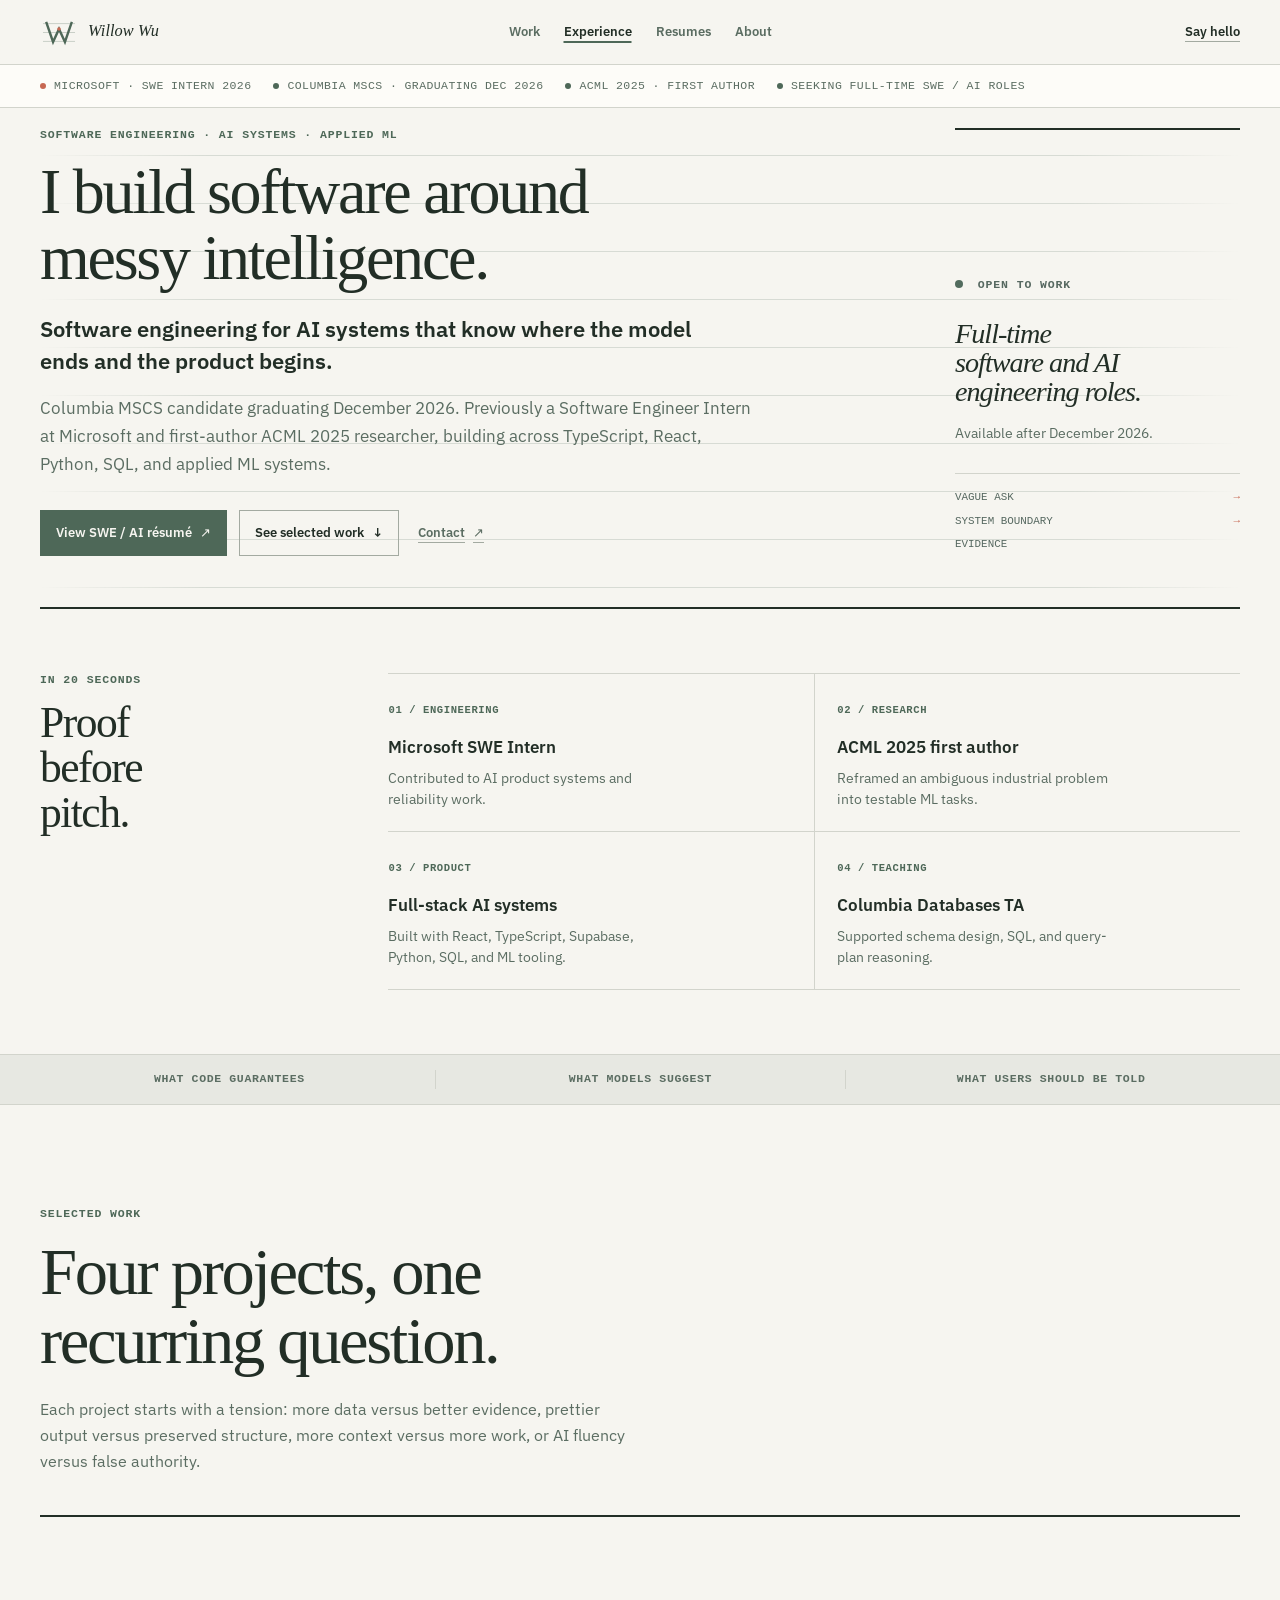
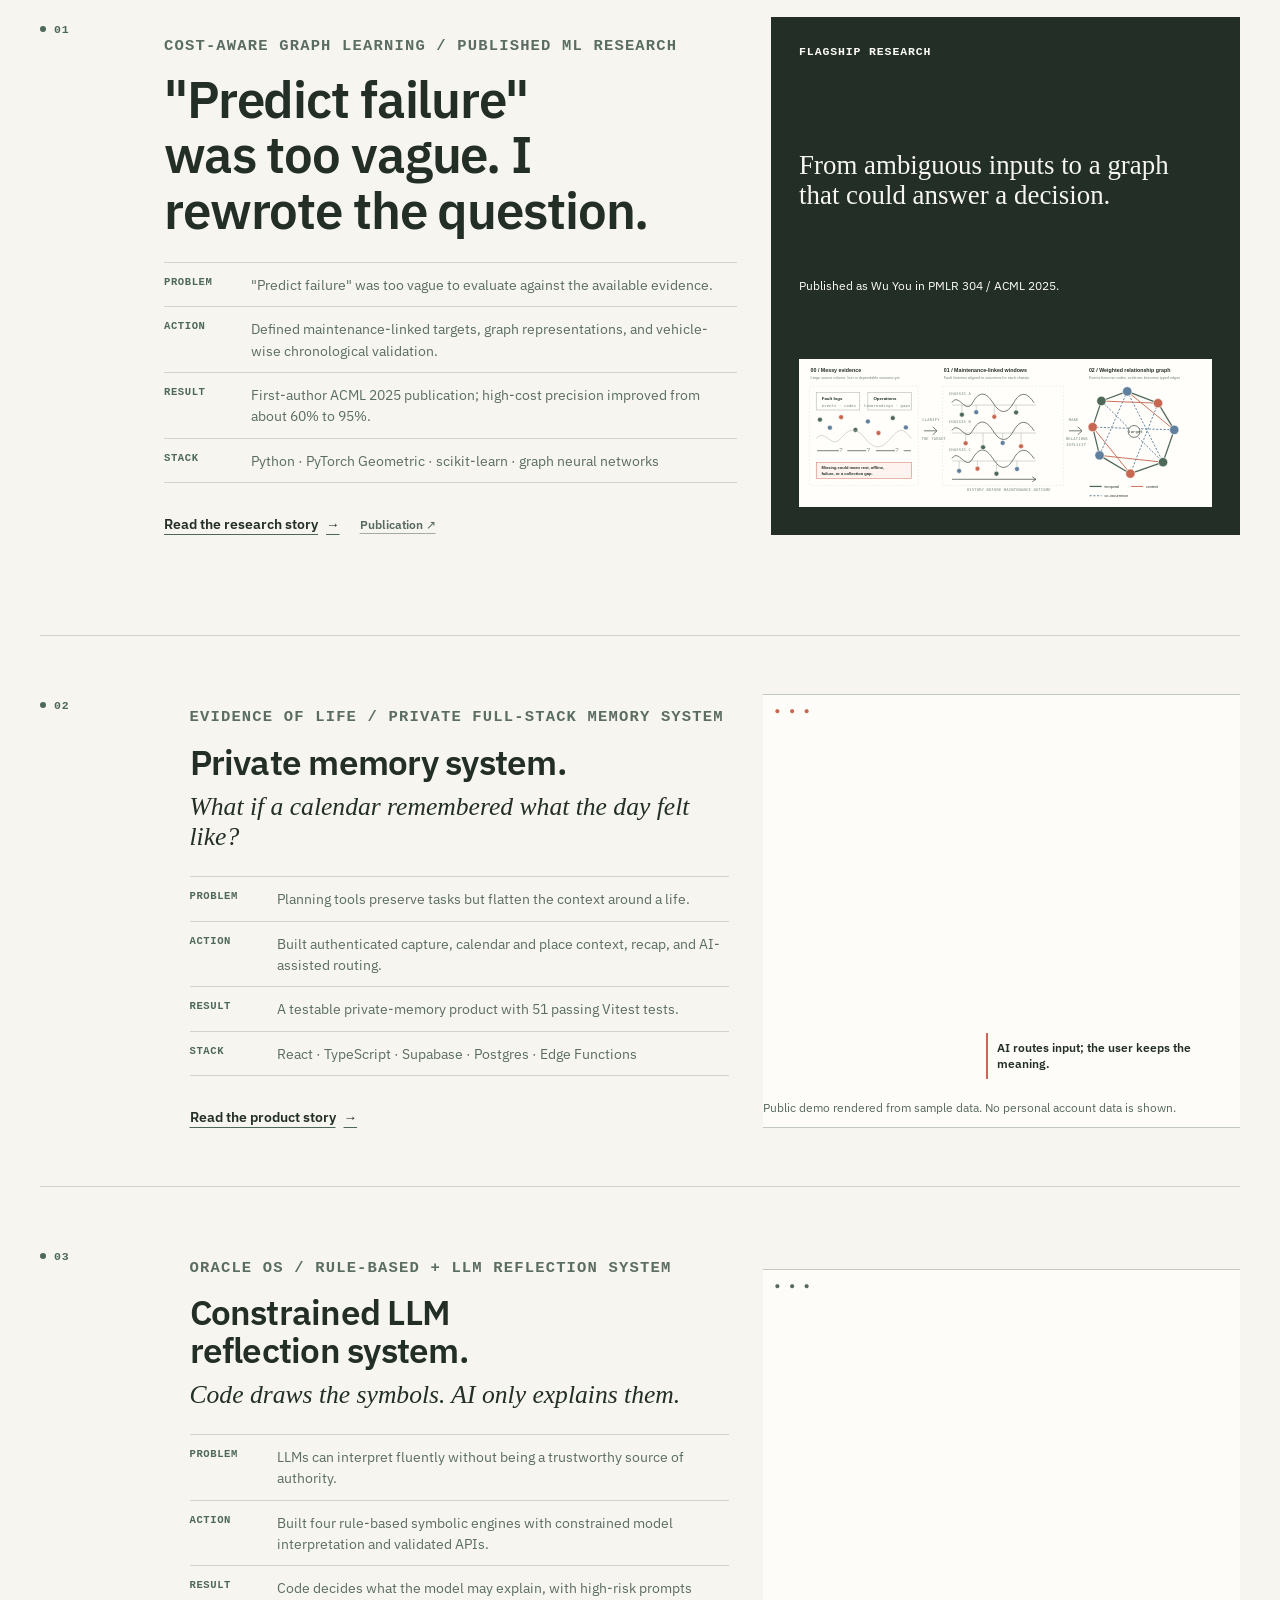
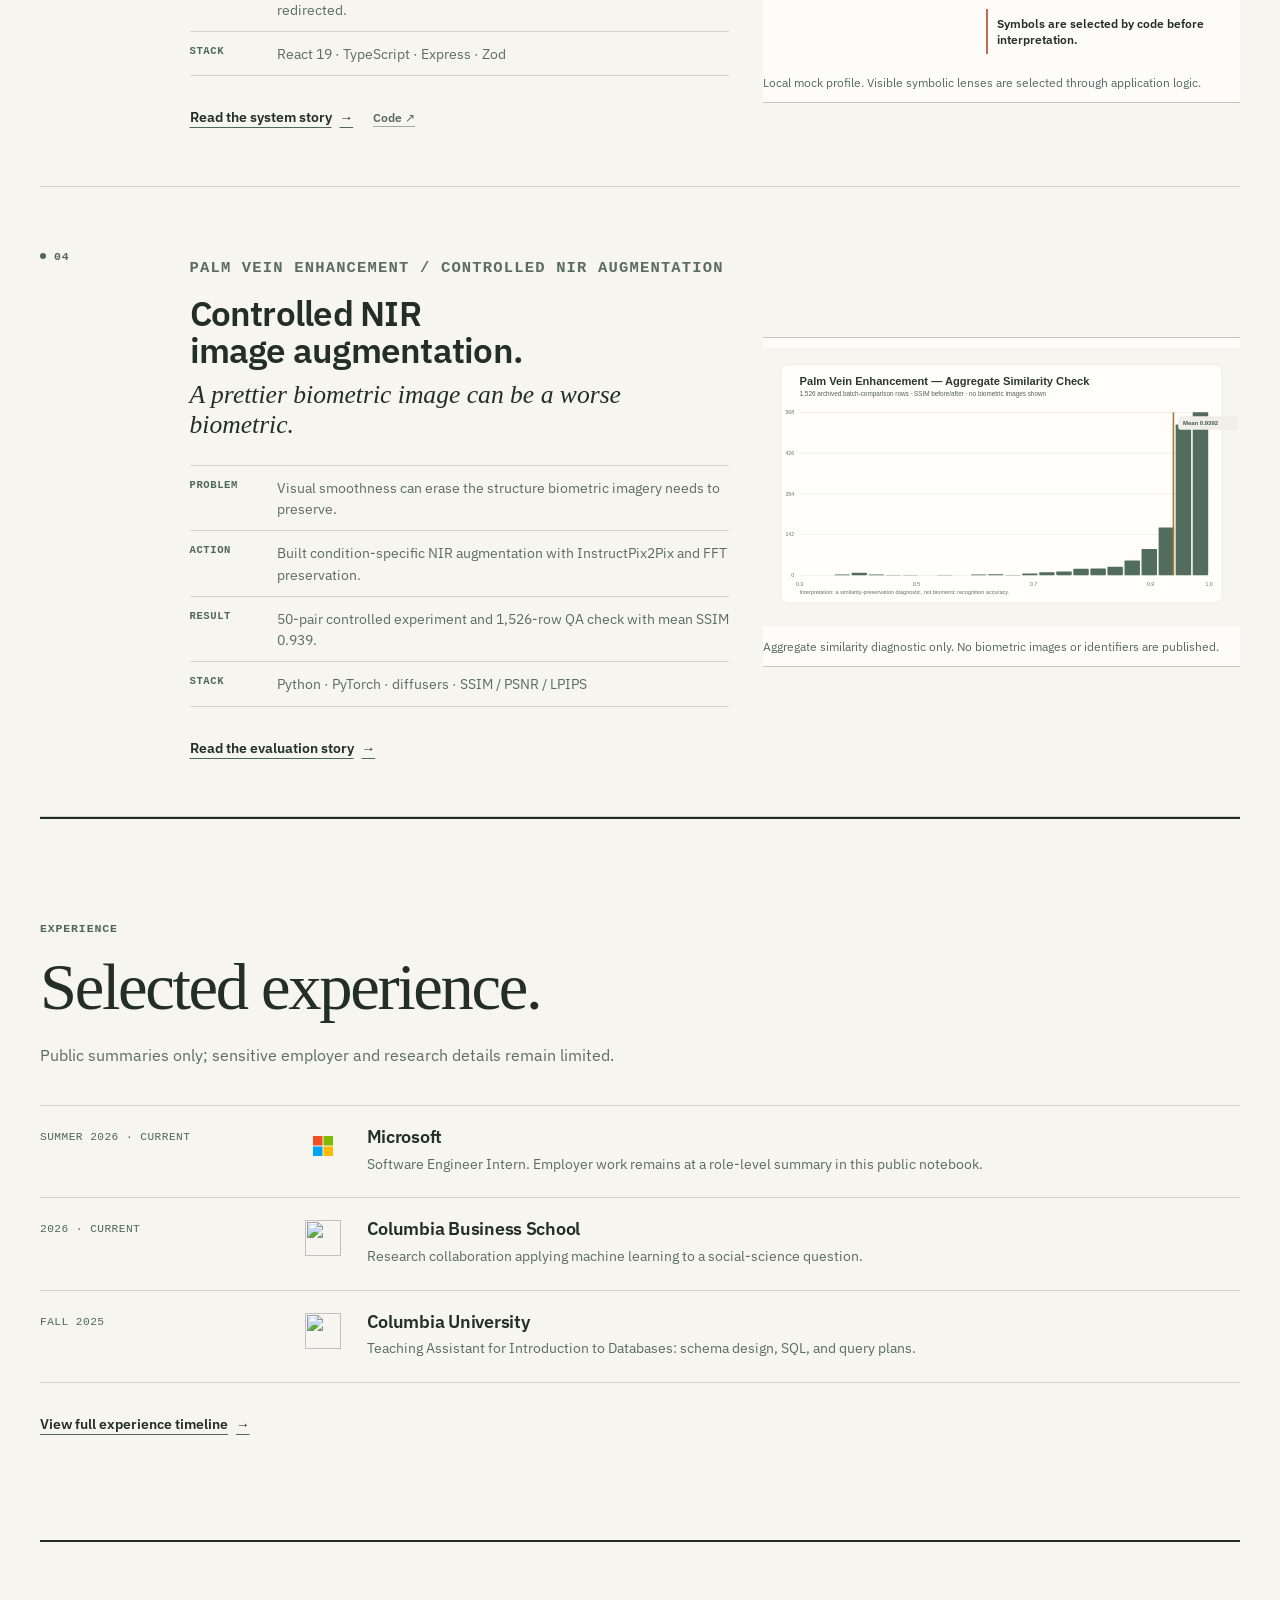
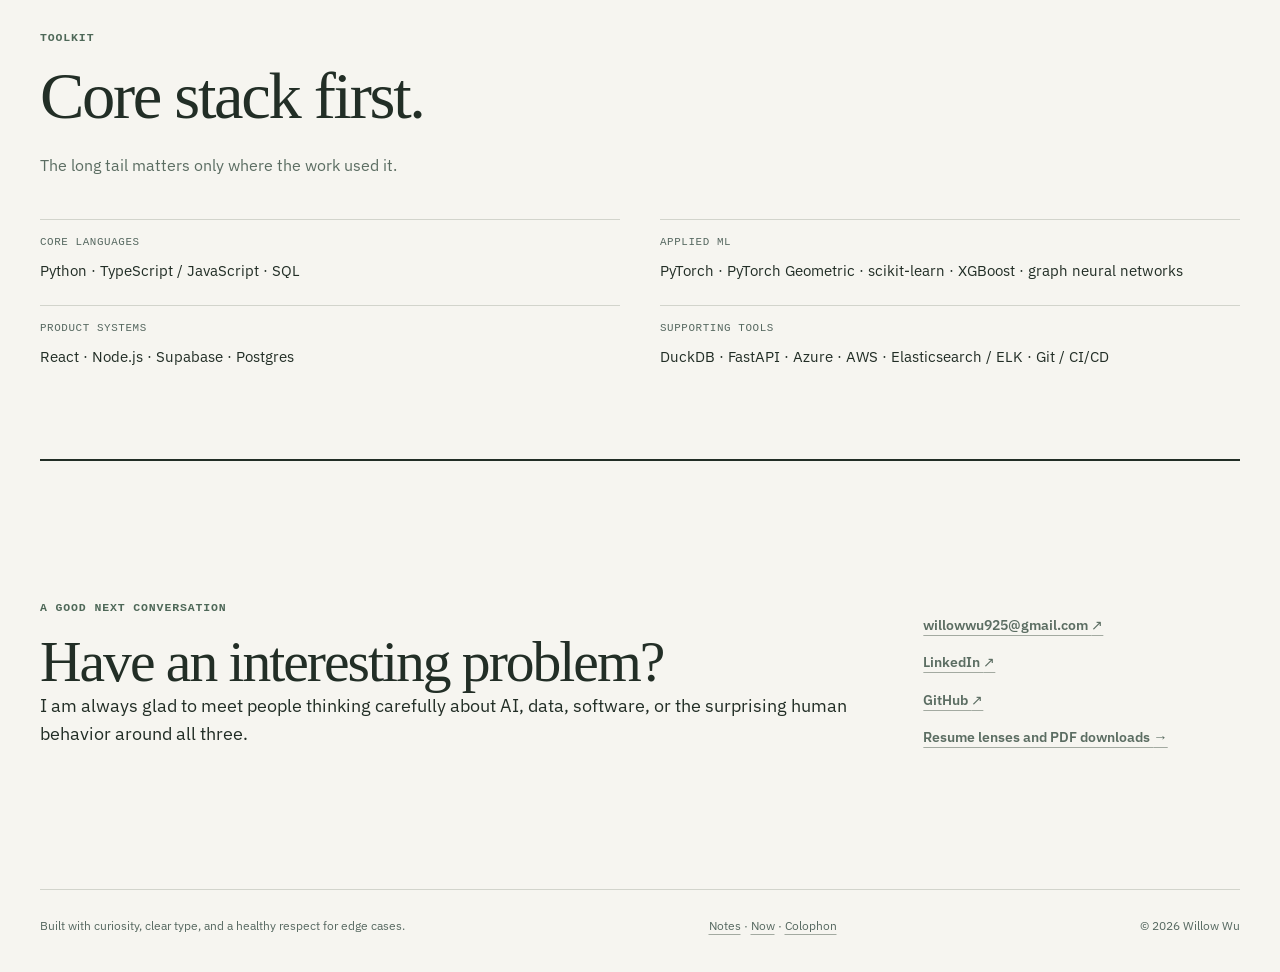
==== commit 99ecc4b8: "Focus portfolio resume hierarchy Co-authored-by: Copilot <223556219+Copilot@users.noreply.github.com" ====
--- a/index.html
+++ b/index.html
@@ -67,15 +67,15 @@
       <section class="site-frame hero notebook-hero">
         <div class="hero-main">
           <p class="eyebrow">Software Engineering · AI Systems · Applied ML</p>
-          <h1>I build the boring-but-hard parts of AI products.</h1>
-          <p class="hero-subhead">Routing, evaluation, state, data pipelines, and the product rules that keep model behavior honest.</p>
+          <h1>I build software around messy intelligence.</h1>
+          <p class="hero-subhead">Software engineering for AI systems that know where the model ends and the product begins.</p>
           <p class="hero-copy">
             Columbia MSCS candidate graduating December 2026. Previously a Software
             Engineer Intern at Microsoft and first-author ACML 2025 researcher, building
             across TypeScript, React, Python, SQL, and applied ML systems.
           </p>
           <div class="hero-actions">
-            <a class="button button-primary" href="assets/Willow-Wu-Resume.pdf" target="_blank" rel="noreferrer">View SWE / AI résumé <span aria-hidden="true">↗</span></a>
+            <a class="button button-primary" href="assets/resumes/willow-wu-software-engineering-ai-ml.pdf" target="_blank" rel="noreferrer">View SWE / AI résumé <span aria-hidden="true">↗</span></a>
             <a class="button button-secondary" href="#work">See selected work <span aria-hidden="true">↓</span></a>
             <a class="button button-quiet" href="mailto:willowwu925@gmail.com">Contact <span aria-hidden="true">↗</span></a>
           </div>
@@ -149,8 +149,9 @@
             <h3>"Predict failure" was too vague. I rewrote the question.</h3>
             <dl class="project-scan">
               <div><dt>Problem</dt><dd>"Predict failure" was too vague to evaluate against the available evidence.</dd></div>
-              <div><dt>Built</dt><dd>Maintenance-linked targets, graph representations, and vehicle-wise chronological validation.</dd></div>
-              <div><dt>Proof</dt><dd>First-author ACML 2025 publication; high-cost precision improved from about 60% to 95%.</dd></div>
+              <div><dt>Action</dt><dd>Defined maintenance-linked targets, graph representations, and vehicle-wise chronological validation.</dd></div>
+              <div><dt>Result</dt><dd>First-author ACML 2025 publication; high-cost precision improved from about 60% to 95%.</dd></div>
+              <div><dt>Stack</dt><dd>Python · PyTorch Geometric · scikit-learn · graph neural networks</dd></div>
             </dl>
             <div class="work-links">
               <a class="text-link" href="work/acml.html">Read the research story <span aria-hidden="true">→</span></a>
@@ -173,8 +174,9 @@
             <p class="project-question">What if a calendar remembered what the day felt like?</p>
             <dl class="project-scan">
               <div><dt>Problem</dt><dd>Planning tools preserve tasks but flatten the context around a life.</dd></div>
-              <div><dt>Built</dt><dd>Authenticated capture, calendar and place context, recap, and AI-assisted routing.</dd></div>
-              <div><dt>Proof</dt><dd>React, TypeScript, and Supabase implementation with 51 passing Vitest tests.</dd></div>
+              <div><dt>Action</dt><dd>Built authenticated capture, calendar and place context, recap, and AI-assisted routing.</dd></div>
+              <div><dt>Result</dt><dd>A testable private-memory product with 51 passing Vitest tests.</dd></div>
+              <div><dt>Stack</dt><dd>React · TypeScript · Supabase · Postgres · Edge Functions</dd></div>
             </dl>
             <div class="work-links">
               <a class="text-link" href="work/evidence-of-life.html">Read the product story <span aria-hidden="true">→</span></a>
@@ -200,8 +202,9 @@
             <p class="project-question">Code draws the symbols. AI only explains them.</p>
             <dl class="project-scan">
               <div><dt>Problem</dt><dd>LLMs can interpret fluently without being a trustworthy source of authority.</dd></div>
-              <div><dt>Built</dt><dd>Four rule-based symbolic engines with constrained model interpretation and validated APIs.</dd></div>
-              <div><dt>Proof</dt><dd>React 19, Express, TypeScript, and Zod; code decides what the model may explain.</dd></div>
+              <div><dt>Action</dt><dd>Built four rule-based symbolic engines with constrained model interpretation and validated APIs.</dd></div>
+              <div><dt>Result</dt><dd>Code decides what the model may explain, with high-risk prompts redirected.</dd></div>
+              <div><dt>Stack</dt><dd>React 19 · TypeScript · Express · Zod</dd></div>
             </dl>
             <div class="work-links">
               <a class="text-link" href="work/oracle-os.html">Read the system story <span aria-hidden="true">→</span></a>
@@ -228,8 +231,9 @@
             <p class="project-question">A prettier biometric image can be a worse biometric.</p>
             <dl class="project-scan">
               <div><dt>Problem</dt><dd>Visual smoothness can erase the structure biometric imagery needs to preserve.</dd></div>
-              <div><dt>Built</dt><dd>Condition-specific NIR augmentation with InstructPix2Pix and FFT preservation.</dd></div>
-              <div><dt>Proof</dt><dd>50-pair controlled experiment and 1,526-row QA check with mean SSIM 0.939.</dd></div>
+              <div><dt>Action</dt><dd>Built condition-specific NIR augmentation with InstructPix2Pix and FFT preservation.</dd></div>
+              <div><dt>Result</dt><dd>50-pair controlled experiment and 1,526-row QA check with mean SSIM 0.939.</dd></div>
+              <div><dt>Stack</dt><dd>Python · PyTorch · diffusers · SSIM / PSNR / LPIPS</dd></div>
             </dl>
             <div class="work-links">
               <a class="text-link" href="work/palm-vein.html">Read the evaluation story <span aria-hidden="true">→</span></a>
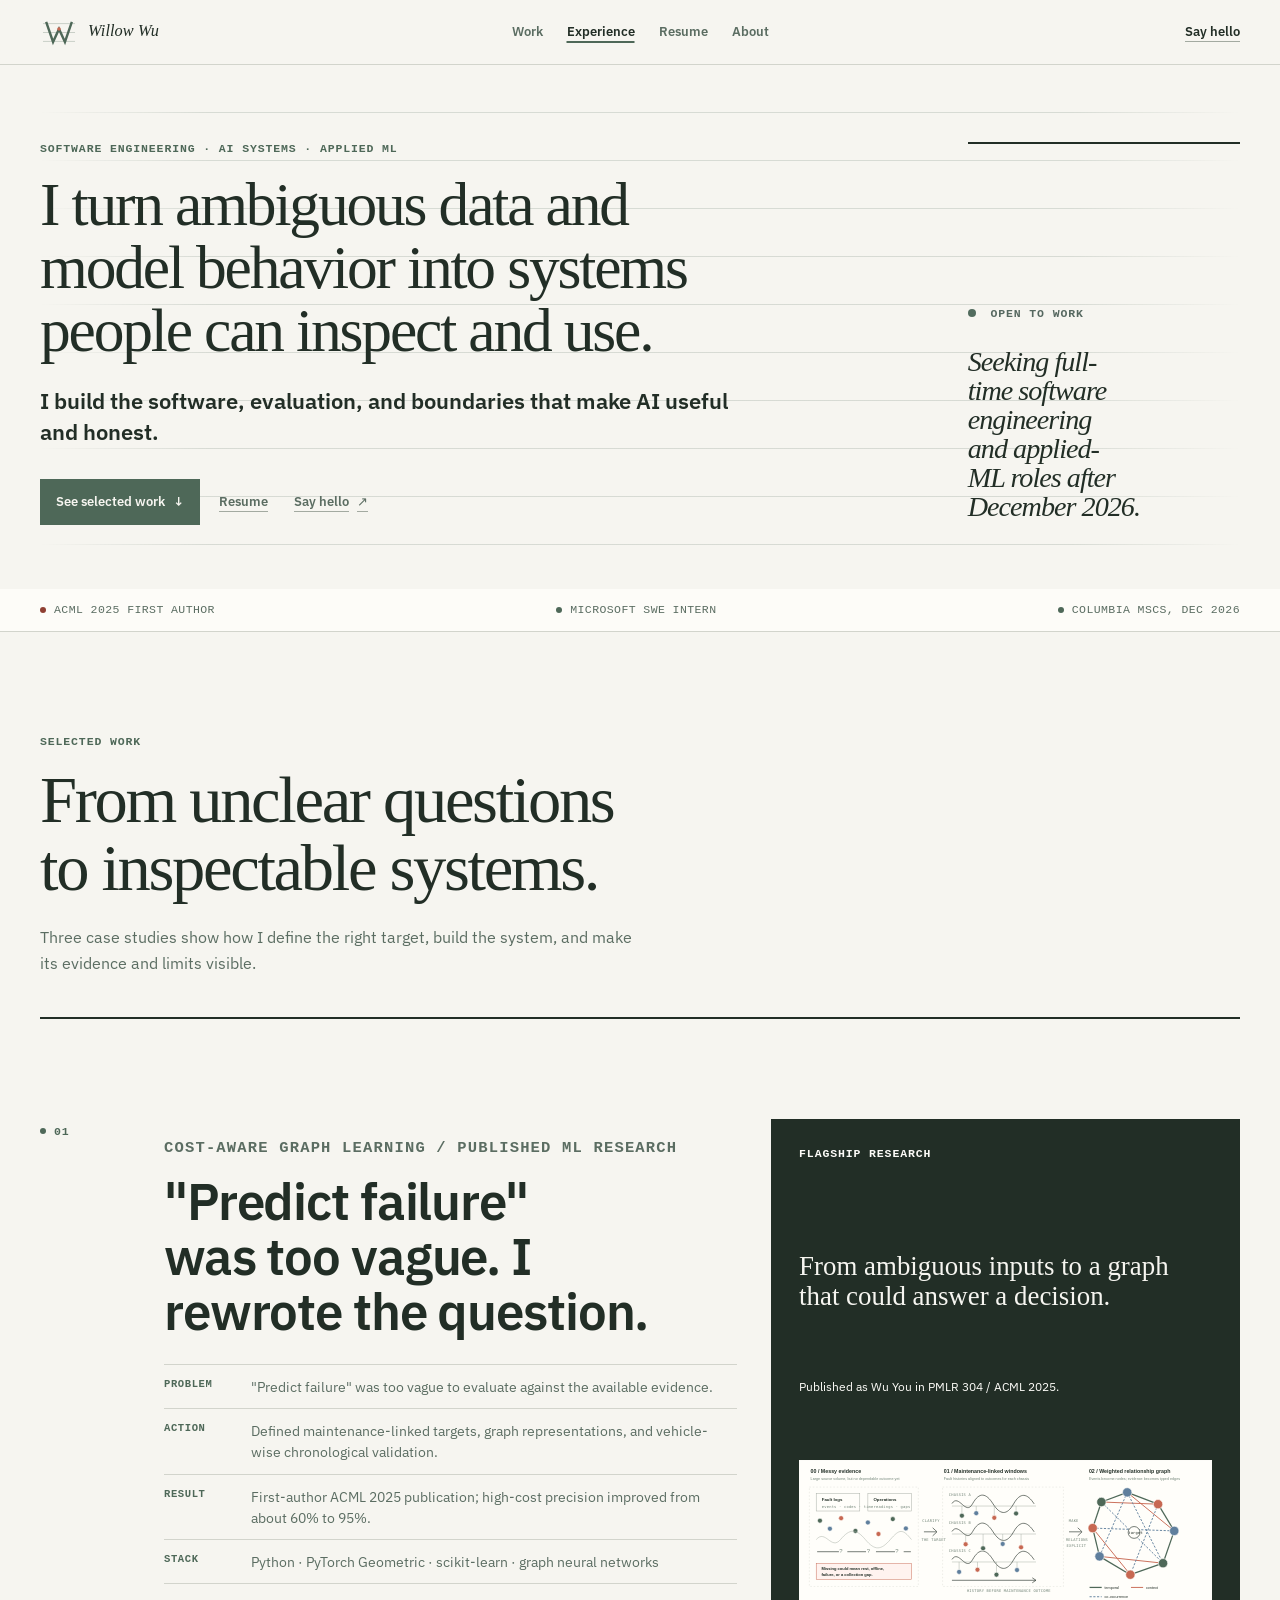
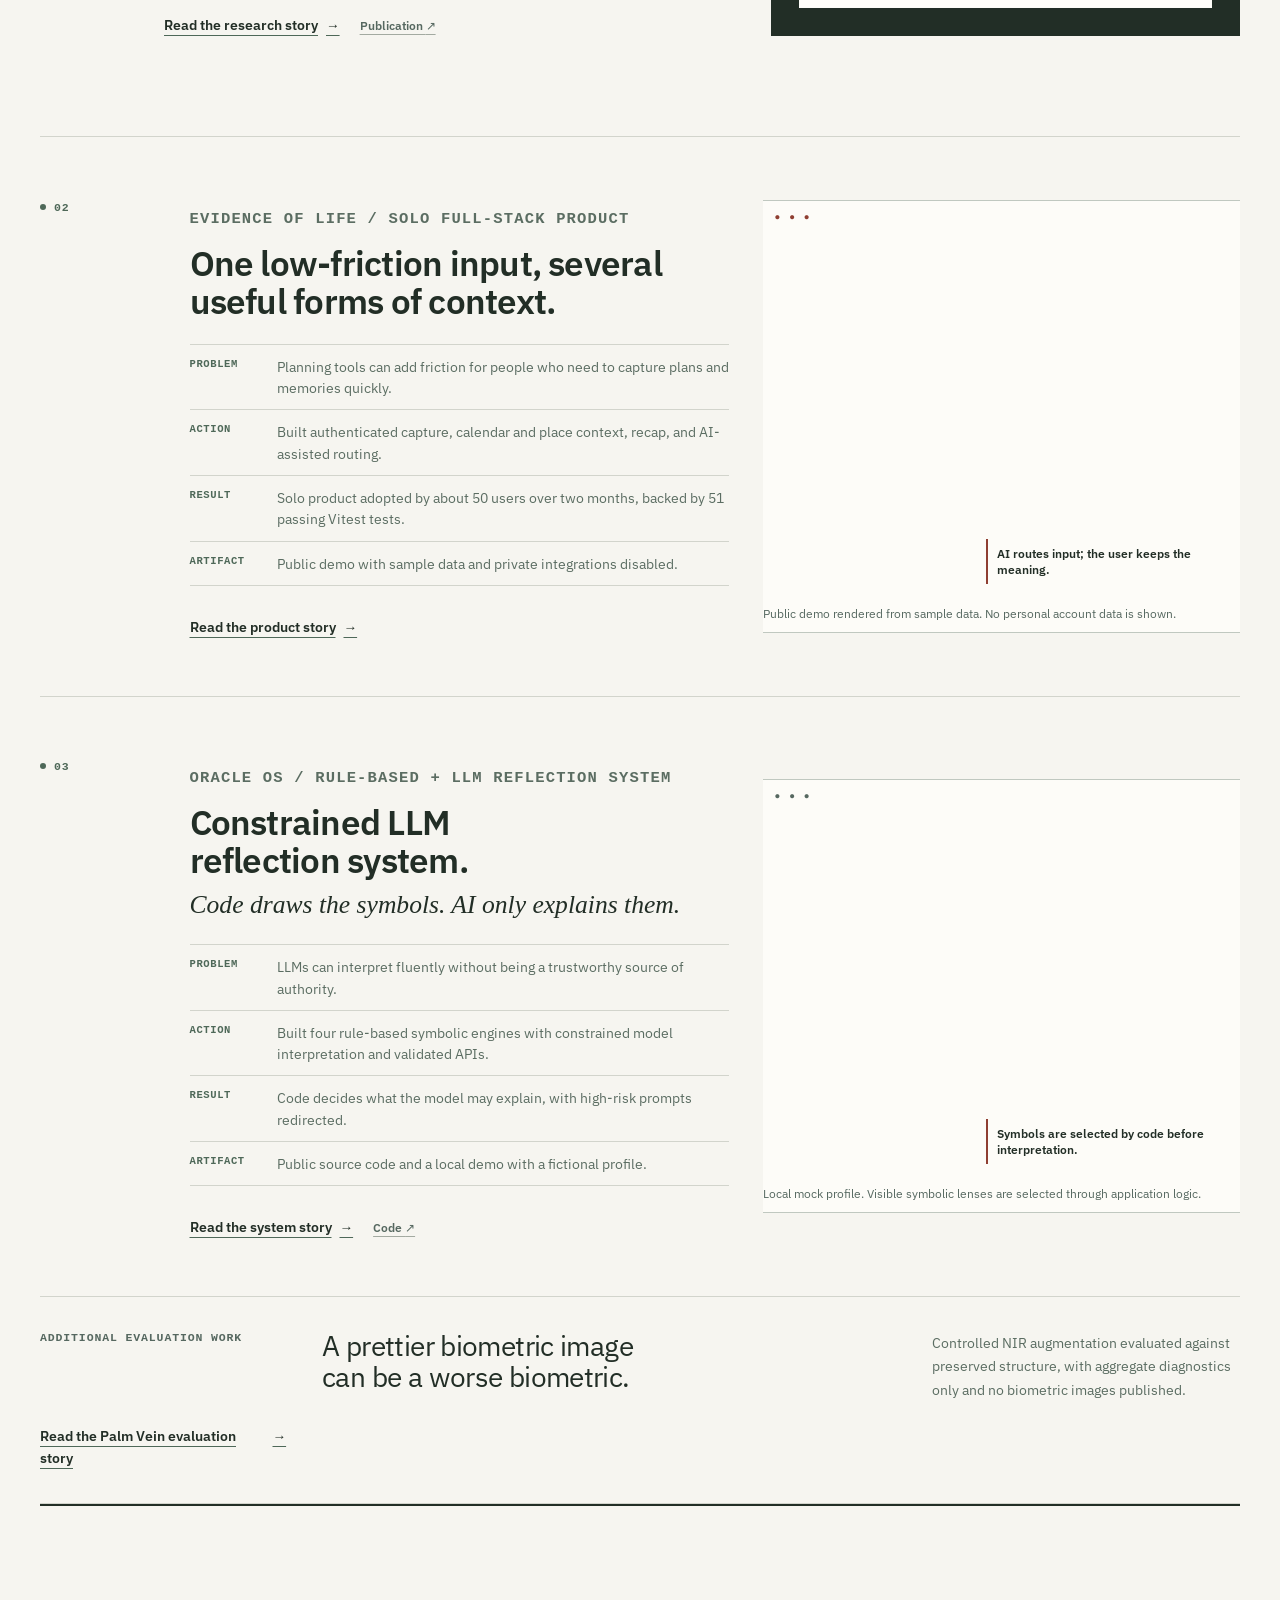
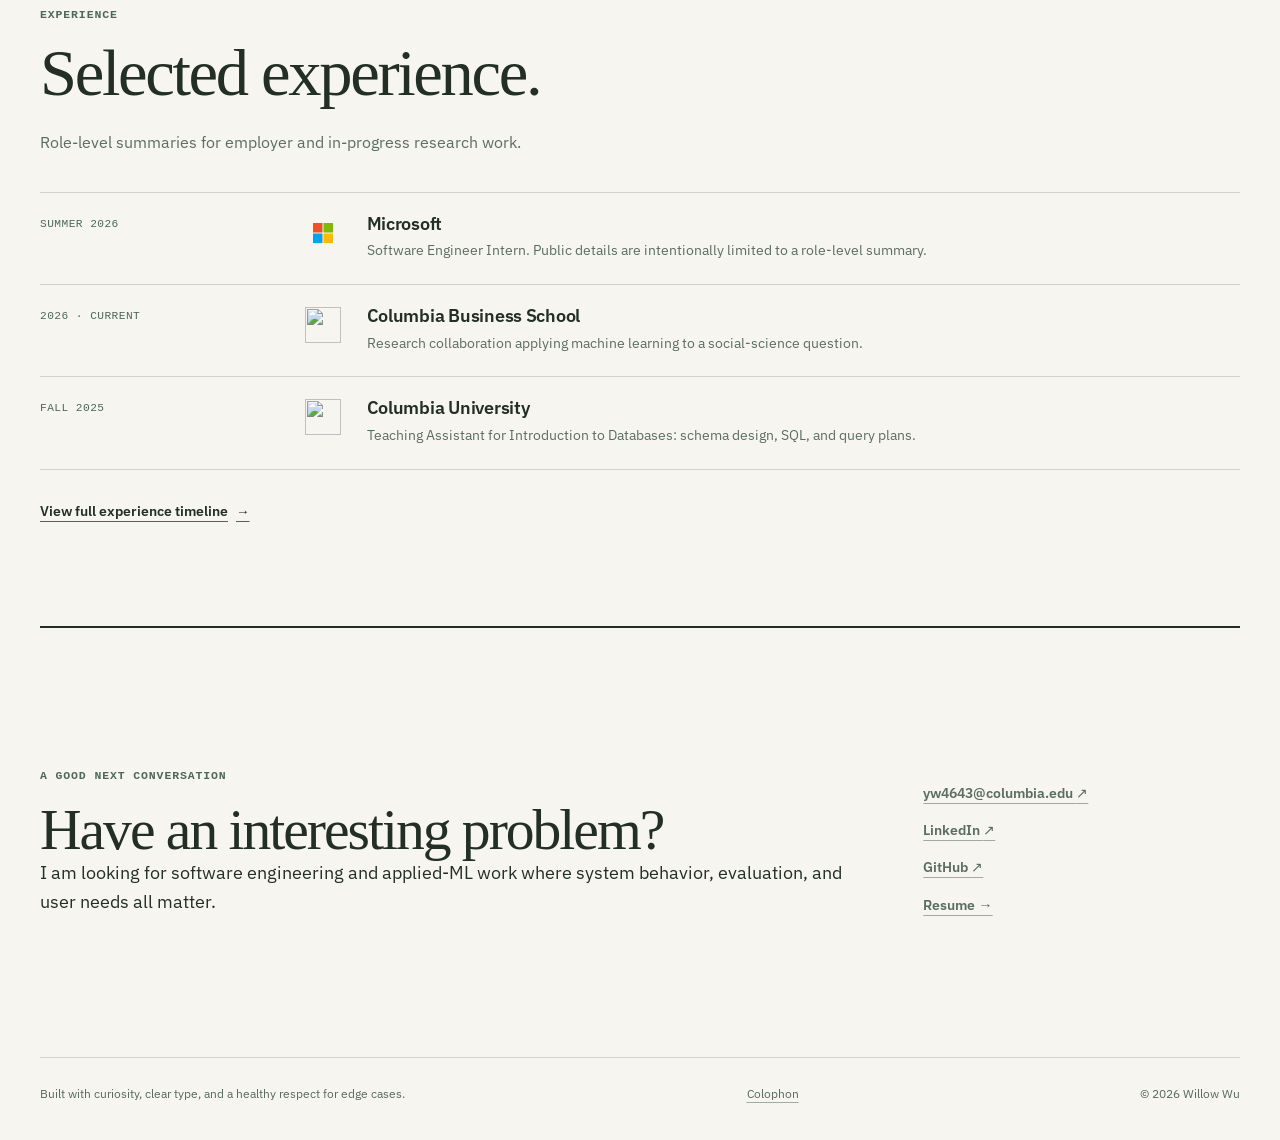
==== commit 975aaf06: "Refocus portfolio around verified systems work Co-authored-by: Copilot <223556219+Copilot@users.nore" ====
--- a/index.html
+++ b/index.html
@@ -3,27 +3,27 @@
   <head>
     <meta charset="UTF-8" />
     <meta name="viewport" content="width=device-width, initial-scale=1.0" />
-    <meta name="description" content="Portfolio of Willow Wu: software engineering, ML research, and product case studies on reliable systems, evaluation, and clear AI boundaries." />
+    <meta name="description" content="Willow Wu is a software engineer with applied-ML depth, building inspectable, tested systems for ambiguous data and AI behavior." />
     <link rel="canonical" href="https://cyriellewu.github.io/willow-portfolio/" />
     <meta property="og:type" content="website" />
     <meta property="og:site_name" content="Willow Wu" />
-    <meta property="og:title" content="Willow Wu | Software Engineer &amp; ML Engineer" />
-    <meta property="og:description" content="Software engineering, ML research, and product case studies on reliable systems, evaluation, and clear AI boundaries." />
+    <meta property="og:title" content="Willow Wu | Software Engineer with Applied-ML Depth" />
+    <meta property="og:description" content="Inspectable, tested systems for ambiguous data and AI behavior." />
     <meta property="og:url" content="https://cyriellewu.github.io/willow-portfolio/" />
     <meta property="og:image" content="https://cyriellewu.github.io/willow-portfolio/assets/social/home-og-1200x630.png" />
-    <meta property="og:image:alt" content="Willow Wu — Software Engineer and Machine Learning Engineer" />
+    <meta property="og:image:alt" content="Willow Wu, software engineer with applied-ML depth" />
     <meta name="twitter:card" content="summary_large_image" />
-    <meta name="twitter:title" content="Willow Wu | Software Engineer &amp; ML Engineer" />
-    <meta name="twitter:description" content="Software engineering, ML research, and product case studies on reliable systems, evaluation, and clear AI boundaries." />
+    <meta name="twitter:title" content="Willow Wu | Software Engineer with Applied-ML Depth" />
+    <meta name="twitter:description" content="Inspectable, tested systems for ambiguous data and AI behavior." />
     <meta name="twitter:image" content="https://cyriellewu.github.io/willow-portfolio/assets/social/home-og-1200x630.png" />
-    <title>Willow Wu | Software Engineer &amp; ML Engineer Portfolio</title>
+    <title>Willow Wu | Software Engineer with Applied-ML Depth</title>
     <script type="application/ld+json">
       {
         "@context": "https://schema.org",
         "@type": "ProfilePage",
         "url": "https://cyriellewu.github.io/willow-portfolio/",
         "name": "Willow Wu",
-        "description": "Portfolio of Willow Wu: software engineering, ML research, and product case studies on reliable systems, evaluation, and clear AI boundaries.",
+        "description": "Willow Wu is a software engineer with applied-ML depth, building inspectable, tested systems for ambiguous data and AI behavior.",
         "mainEntity": {
           "@type": "Person",
           "name": "Willow Wu",
@@ -48,97 +48,46 @@
         <nav class="site-nav" aria-label="Primary navigation">
           <a href="#work">Work</a>
           <a href="#experience">Experience</a>
-          <a href="resumes.html">Resumes</a>
+          <a href="resumes.html">Resume</a>
           <a href="about.html">About</a>
         </nav>
-        <a class="utility-link" href="mailto:willowwu925@gmail.com">Say hello</a>
+        <a class="utility-link" href="mailto:yw4643@columbia.edu">Say hello</a>
       </div>
     </header>
-    <aside class="proof-rail" aria-label="Professional proof">
-      <div class="site-frame">
-        <span>Microsoft · SWE Intern 2026</span>
-        <span>Columbia MSCS · Graduating Dec 2026</span>
-        <span>ACML 2025 · First Author</span>
-        <span>Seeking full-time SWE / AI roles</span>
-      </div>
-    </aside>
 
     <main id="main-content">
       <section class="site-frame hero notebook-hero">
         <div class="hero-main">
           <p class="eyebrow">Software Engineering · AI Systems · Applied ML</p>
-          <h1>I build software around messy intelligence.</h1>
-          <p class="hero-subhead">Software engineering for AI systems that know where the model ends and the product begins.</p>
-          <p class="hero-copy">
-            Columbia MSCS candidate graduating December 2026. Previously a Software
-            Engineer Intern at Microsoft and first-author ACML 2025 researcher, building
-            across TypeScript, React, Python, SQL, and applied ML systems.
-          </p>
+          <h1>I turn ambiguous data and model behavior into systems people can inspect and use.</h1>
+          <p class="hero-subhead">I build the software, evaluation, and boundaries that make AI useful and honest.</p>
           <div class="hero-actions">
-            <a class="button button-primary" href="assets/resumes/willow-wu-software-engineering-ai-ml.pdf" target="_blank" rel="noreferrer">View SWE / AI résumé <span aria-hidden="true">↗</span></a>
-            <a class="button button-secondary" href="#work">See selected work <span aria-hidden="true">↓</span></a>
-            <a class="button button-quiet" href="mailto:willowwu925@gmail.com">Contact <span aria-hidden="true">↗</span></a>
+            <a class="button button-primary" href="#work">See selected work <span aria-hidden="true">↓</span></a>
+            <a class="button button-quiet" href="resumes.html">Resume</a>
+            <a class="button button-quiet" href="mailto:yw4643@columbia.edu">Say hello <span aria-hidden="true">↗</span></a>
           </div>
         </div>
         <aside class="field-note hero-status-card" aria-label="Current role search">
           <p class="field-note-label"><span aria-hidden="true"></span> Open to work</p>
-          <h2>Full-time software and AI engineering roles.</h2>
-          <p>Available after December 2026.</p>
-          <div class="hero-system-path" aria-label="How Willow approaches AI product work">
-            <span>Vague ask</span>
-            <i aria-hidden="true">→</i>
-            <span>System boundary</span>
-            <i aria-hidden="true">→</i>
-            <span>Evidence</span>
-          </div>
+          <h2>Seeking full-time software engineering and applied-ML roles after December 2026.</h2>
         </aside>
       </section>
 
-      <section class="site-frame quick-proof" aria-labelledby="quick-proof-title">
-        <div class="quick-proof-heading">
-          <p class="eyebrow">In 20 seconds</p>
-          <h2 id="quick-proof-title">Proof before pitch.</h2>
-        </div>
-        <div class="quick-proof-grid">
-          <article>
-            <span>01 / Engineering</span>
-            <strong>Microsoft SWE Intern</strong>
-            <p>Contributed to AI product systems and reliability work.</p>
-          </article>
-          <article>
-            <span>02 / Research</span>
-            <strong>ACML 2025 first author</strong>
-            <p>Reframed an ambiguous industrial problem into testable ML tasks.</p>
-          </article>
-          <article>
-            <span>03 / Product</span>
-            <strong>Full-stack AI systems</strong>
-            <p>Built with React, TypeScript, Supabase, Python, SQL, and ML tooling.</p>
-          </article>
-          <article>
-            <span>04 / Teaching</span>
-            <strong>Columbia Databases TA</strong>
-            <p>Supported schema design, SQL, and query-plan reasoning.</p>
-          </article>
-        </div>
-      </section>
-
-      <section class="notebook-marquee" aria-label="Working principles">
-        <div class="marquee-track">
-          <span>What code guarantees</span>
-          <span>What models suggest</span>
-          <span>What users should be told</span>
-        </div>
-      </section>
+      <aside class="proof-rail" aria-label="Professional proof">
+        <div class="site-frame">
+          <span>ACML 2025 first author</span>
+          <span>Microsoft SWE Intern</span>
+          <span>Columbia MSCS, Dec 2026</span>
+        </div>
+      </aside>
 
       <section id="work" class="site-frame section work-notebook">
         <div class="section-intro">
           <p class="eyebrow">Selected work</p>
-          <h2>Four projects, one recurring question.</h2>
+          <h2>From unclear questions to inspectable systems.</h2>
           <p>
-            Each project starts with a tension: more data versus better evidence,
-            prettier output versus preserved structure, more context versus more work,
-            or AI fluency versus false authority.
+            Three case studies show how I define the right target, build the system,
+            and make its evidence and limits visible.
           </p>
         </div>
 
@@ -169,14 +118,13 @@
         <article class="work-item notebook-room work-item-image compact-room">
           <div class="work-index">02</div>
           <div class="work-body">
-            <p class="work-meta"><strong>Evidence of Life</strong> / Private full-stack memory system</p>
-            <h3>Private memory system.</h3>
-            <p class="project-question">What if a calendar remembered what the day felt like?</p>
+            <p class="work-meta"><strong>Evidence of Life</strong> / Solo full-stack product</p>
+            <h3>One low-friction input, several useful forms of context.</h3>
             <dl class="project-scan">
-              <div><dt>Problem</dt><dd>Planning tools preserve tasks but flatten the context around a life.</dd></div>
+              <div><dt>Problem</dt><dd>Planning tools can add friction for people who need to capture plans and memories quickly.</dd></div>
               <div><dt>Action</dt><dd>Built authenticated capture, calendar and place context, recap, and AI-assisted routing.</dd></div>
-              <div><dt>Result</dt><dd>A testable private-memory product with 51 passing Vitest tests.</dd></div>
-              <div><dt>Stack</dt><dd>React · TypeScript · Supabase · Postgres · Edge Functions</dd></div>
+              <div><dt>Result</dt><dd>Solo product adopted by about 50 users over two months, backed by 51 passing Vitest tests.</dd></div>
+              <div><dt>Artifact</dt><dd>Public demo with sample data and private integrations disabled.</dd></div>
             </dl>
             <div class="work-links">
               <a class="text-link" href="work/evidence-of-life.html">Read the product story <span aria-hidden="true">→</span></a>
@@ -204,7 +152,7 @@
               <div><dt>Problem</dt><dd>LLMs can interpret fluently without being a trustworthy source of authority.</dd></div>
               <div><dt>Action</dt><dd>Built four rule-based symbolic engines with constrained model interpretation and validated APIs.</dd></div>
               <div><dt>Result</dt><dd>Code decides what the model may explain, with high-risk prompts redirected.</dd></div>
-              <div><dt>Stack</dt><dd>React 19 · TypeScript · Express · Zod</dd></div>
+              <div><dt>Artifact</dt><dd>Public source code and a local demo with a fictional profile.</dd></div>
             </dl>
             <div class="work-links">
               <a class="text-link" href="work/oracle-os.html">Read the system story <span aria-hidden="true">→</span></a>
@@ -223,68 +171,39 @@
           </figure>
         </article>
 
-        <article class="work-item notebook-room work-item-image compact-room">
-          <div class="work-index">04</div>
-          <div class="work-body">
-            <p class="work-meta"><strong>Palm Vein Enhancement</strong> / Controlled NIR augmentation</p>
-            <h3>Controlled NIR image augmentation.</h3>
-            <p class="project-question">A prettier biometric image can be a worse biometric.</p>
-            <dl class="project-scan">
-              <div><dt>Problem</dt><dd>Visual smoothness can erase the structure biometric imagery needs to preserve.</dd></div>
-              <div><dt>Action</dt><dd>Built condition-specific NIR augmentation with InstructPix2Pix and FFT preservation.</dd></div>
-              <div><dt>Result</dt><dd>50-pair controlled experiment and 1,526-row QA check with mean SSIM 0.939.</dd></div>
-              <div><dt>Stack</dt><dd>Python · PyTorch · diffusers · SSIM / PSNR / LPIPS</dd></div>
-            </dl>
-            <div class="work-links">
-              <a class="text-link" href="work/palm-vein.html">Read the evaluation story <span aria-hidden="true">→</span></a>
-            </div>
-          </div>
-          <figure class="project-figure">
-            <img src="assets/projects/palm-vein-ssim.svg" width="1200" height="700" loading="lazy" decoding="async" alt="Histogram of 1,526 aggregate SSIM before-after values with a mean of 0.9392" />
-            <figcaption>Aggregate similarity diagnostic only. No biometric images or identifiers are published.</figcaption>
-          </figure>
-        </article>
+        <aside class="supporting-work">
+          <p class="work-meta">Additional evaluation work</p>
+          <h3>A prettier biometric image can be a worse biometric.</h3>
+          <p>Controlled NIR augmentation evaluated against preserved structure, with aggregate diagnostics only and no biometric images published.</p>
+          <a class="text-link" href="work/palm-vein.html">Read the Palm Vein evaluation story <span aria-hidden="true">→</span></a>
+        </aside>
       </section>
 
       <section id="experience" class="site-frame experience-section">
         <div class="section-intro">
           <p class="eyebrow">Experience</p>
           <h2>Selected experience.</h2>
-          <p>Public summaries only; sensitive employer and research details remain limited.</p>
+          <p>Role-level summaries for employer and in-progress research work.</p>
         </div>
         <div class="experience-rows">
-          <article><span>Summer 2026 · Current</span><img class="org-logo org-logo-microsoft" src="assets/institutions/microsoft-icon.svg" width="36" height="36" alt="" /><div><h3>Microsoft</h3><p>Software Engineer Intern. Employer work remains at a role-level summary in this public notebook.</p></div></article>
+        <article><span>Summer 2026</span><img class="org-logo org-logo-microsoft" src="assets/institutions/microsoft-icon.svg" width="36" height="36" alt="" /><div><h3>Microsoft</h3><p>Software Engineer Intern. Public details are intentionally limited to a role-level summary.</p></div></article>
           <article><span>2026 · Current</span><img class="org-logo org-logo-crown" src="assets/institutions/columbia-crown.svg" width="36" height="36" alt="" /><div><h3>Columbia Business School</h3><p>Research collaboration applying machine learning to a social-science question.</p></div></article>
           <article><span>Fall 2025</span><img class="org-logo org-logo-crown" src="assets/institutions/columbia-crown.svg" width="36" height="36" alt="" /><div><h3>Columbia University</h3><p>Teaching Assistant for Introduction to Databases: schema design, SQL, and query plans.</p></div></article>
         </div>
         <a class="text-link" href="path.html">View full experience timeline <span aria-hidden="true">→</span></a>
-      </section>
-
-      <section class="site-frame skills-section">
-        <div class="section-intro">
-          <p class="eyebrow">Toolkit</p>
-          <h2>Core stack first.</h2>
-          <p>The long tail matters only where the work used it.</p>
-        </div>
-        <dl class="skills-grid">
-          <div><dt>Core languages</dt><dd>Python · TypeScript / JavaScript · SQL</dd></div>
-          <div><dt>Applied ML</dt><dd>PyTorch · PyTorch Geometric · scikit-learn · XGBoost · graph neural networks</dd></div>
-          <div><dt>Product systems</dt><dd>React · Node.js · Supabase · Postgres</dd></div>
-          <div><dt>Supporting tools</dt><dd>DuckDB · FastAPI · Azure · AWS · Elasticsearch / ELK · Git / CI/CD</dd></div>
-        </dl>
       </section>
 
       <section class="site-frame contact-section">
         <div>
           <p class="eyebrow">A good next conversation</p>
           <h2>Have an interesting problem?</h2>
-          <p>I am always glad to meet people thinking carefully about AI, data, software, or the surprising human behavior around all three.</p>
+          <p>I am looking for software engineering and applied-ML work where system behavior, evaluation, and user needs all matter.</p>
         </div>
         <div class="contact-links">
-          <a href="mailto:willowwu925@gmail.com">willowwu925@gmail.com <span aria-hidden="true">↗</span></a>
+          <a href="mailto:yw4643@columbia.edu">yw4643@columbia.edu <span aria-hidden="true">↗</span></a>
           <a href="https://www.linkedin.com/in/yw4643" target="_blank" rel="noreferrer">LinkedIn <span aria-hidden="true">↗</span></a>
           <a href="https://github.com/Cyriellewu" target="_blank" rel="noreferrer">GitHub <span aria-hidden="true">↗</span></a>
-          <a href="resumes.html">Resume lenses and PDF downloads <span aria-hidden="true">→</span></a>
+          <a href="resumes.html">Resume <span aria-hidden="true">→</span></a>
         </div>
       </section>
     </main>
@@ -297,7 +216,7 @@
 
     <footer class="site-frame site-footer">
       <p>Built with curiosity, clear type, and a healthy respect for edge cases.</p>
-      <p><a href="notes.html">Notes</a> · <a href="now.html">Now</a> · <a href="colophon.html">Colophon</a></p>
+      <p><a href="colophon.html">Colophon</a></p>
       <p>© <span id="current-year"></span> Willow Wu</p>
     </footer>
     <script src="app.js"></script>
--- a/styles.css
+++ b/styles.css
@@ -47,7 +47,7 @@
   --cp-accent-fg: #ffffff;
   --cp-success: #526c5e;
   --cp-danger: #b44f45;
-  --cp-warning: #c76852;
+  --cp-warning: #8f3f32;
   --cp-link: #3f5749;
   --cp-shadow: 0 18px 48px rgba(0, 0, 0, 0.12);
   --cp-overlay: rgba(246, 245, 240, 0.94);
@@ -108,10 +108,10 @@
   font-optical-sizing: auto;
 }
 .hero {
-  display: grid; grid-template-columns: minmax(0, 1fr) minmax(230px, .34fr); gap: clamp(36px, 6vw, 80px);
-  align-items: end; padding: clamp(20px, 1.6vw, 24px) 0 clamp(40px, 4vw, 56px);
-}
-.hero h1 { max-width: 17ch; margin-top: 16px; font-size: clamp(3.2rem, 5vw, 5rem); }
+  display: grid; grid-template-columns: minmax(0, 1fr) minmax(230px, .32fr); gap: clamp(36px, 6vw, 80px);
+  align-items: end; padding: clamp(44px, 6vw, 84px) 0 clamp(40px, 5vw, 68px);
+}
+.hero h1 { max-width: 19ch; margin-top: 16px; font-size: clamp(3rem, 4.8vw, 4.8rem); }
 .hero-copy { max-width: 650px; margin-top: 28px; color: var(--cp-text-muted); font-size: 1.08rem; }
 .hero-actions { display: flex; flex-wrap: wrap; gap: 12px; margin-top: 32px; }
 .button {
@@ -186,6 +186,26 @@
 .contact-links a:hover { color: var(--cp-accent); text-decoration-color: var(--cp-accent); }
 .site-footer { display: flex; justify-content: space-between; gap: 24px; padding: 26px 0 36px; color: var(--cp-text-soft); font-size: .76rem; }
 
+.supporting-work {
+  display: grid;
+  grid-template-columns: minmax(150px, .24fr) minmax(0, .56fr) minmax(180px, .3fr);
+  gap: 24px 36px;
+  align-items: start;
+  padding: 34px 0;
+  border-bottom: 1px solid var(--cp-border);
+}
+.supporting-work h3 {
+  font-family: var(--font-ui);
+  font-size: clamp(1.35rem, 2.2vw, 2rem);
+  line-height: 1.1;
+  letter-spacing: -.022em;
+}
+.supporting-work > p:not(.work-meta) {
+  color: var(--cp-text-muted);
+  font-size: .9rem;
+}
+.supporting-work .text-link { margin-top: 0; }
+
 .case-hero { max-width: 1020px; padding: clamp(86px, 11vw, 148px) 0 72px; }
 .case-hero h1 { max-width: 15ch; margin-top: 18px; font-size: clamp(3.6rem, 6.2vw, 6.5rem); }
 .case-summary { max-width: 700px; margin-top: 27px; color: var(--cp-text-muted); font-size: 1.12rem; }
@@ -242,6 +262,7 @@
   .case-image { width: 100%; margin-left: 0; }
   .about-notes { grid-template-columns: 1fr; gap: 30px; }
   .about-notes article { max-width: 580px; }
+  .supporting-work { grid-template-columns: 1fr; gap: 12px; }
 }
 @media (max-width: 560px) {
   body { font-size: 17px; }
@@ -249,7 +270,7 @@
   .header-content { min-height: 58px; }
   .site-nav { gap: 15px; font-size: .76rem; }
   .utility-link { font-size: .76rem; }
-  .hero { gap: 44px; padding-top: 66px; padding-bottom: 84px; }
+  .hero { gap: 32px; padding-top: 40px; padding-bottom: 44px; }
   .hero h1, .about-page h1 { font-size: clamp(2.8rem, 12.4vw, 3.55rem); line-height: 1.01; }
   .hero-copy, .about-page > p { font-size: 1rem; }
   .section { padding-top: 96px; }
@@ -1512,6 +1533,7 @@
 
   .site-header {
     position: sticky;
+    backdrop-filter: none;
   }
 
   .header-content {
@@ -1546,7 +1568,7 @@
     top: 0;
     right: 0;
     bottom: 0;
-    left: 12%;
+    left: 0;
     z-index: 30;
     display: none;
     flex-direction: column;
@@ -1554,7 +1576,6 @@
     justify-content: center;
     gap: 24px;
     padding: 88px 40px 40px;
-    border-left: 1px solid var(--cp-border-strong);
     background: var(--cp-surface);
     box-shadow: var(--cp-shadow);
     overflow-y: auto;
@@ -1656,6 +1677,7 @@
   min-height: 42px;
   flex-wrap: wrap;
   align-items: center;
+  justify-content: space-between;
   gap: 6px 22px;
   color: var(--cp-text-muted);
   font-family: var(--font-mono);
@@ -1878,9 +1900,8 @@
 
 @media (max-width: 640px) {
   .proof-rail .site-frame {
-    display: grid;
-    grid-template-columns: repeat(2, minmax(0, 1fr));
-    gap: 0;
+    display: flex;
+    gap: 4px 18px;
     padding-top: 6px;
     padding-bottom: 6px;
   }
@@ -2177,15 +2198,11 @@
 }
 
 @media (max-width: 560px) {
-  .hero {
-    gap: 32px;
-    padding-top: 44px;
-    padding-bottom: 56px;
-  }
-
-  .hero h1 {
-    font-size: clamp(2.4rem, 10vw, 3.1rem);
-  }
+  .hero h1 { font-size: clamp(2.25rem, 9.4vw, 2.85rem); }
+  .hero-subhead { font-size: 1.05rem; }
+  .hero-main .hero-actions { gap: 8px; margin-top: 24px; }
+  .hero-main .button-quiet { min-height: 44px; padding-inline: 3px; }
+  .hero-status-card h2 { max-width: 24ch; margin-top: 14px; font-size: 1.25rem; }
 
   .section {
     padding-top: 64px;
@@ -2470,15 +2487,14 @@
   .path-page-timeline li { grid-template-columns: 1fr; gap: 9px; }
 
   .proof-rail .site-frame {
-    grid-template-columns: 1fr;
-    gap: 2px;
+    gap: 2px 14px;
     padding-top: 8px;
     padding-bottom: 8px;
   }
 
   .proof-rail span {
     min-height: 22px;
-    white-space: normal;
+    white-space: nowrap;
   }
 
   .marquee-track {
@@ -2514,25 +2530,6 @@
   flex-direction: column;
   justify-content: flex-end;
   padding-bottom: 4px;
-}
-
-.hero-system-path {
-  display: grid;
-  grid-template-columns: 1fr auto;
-  gap: 9px 10px;
-  margin-top: 28px;
-  padding-top: 16px;
-  border-top: 1px solid var(--cp-border);
-  color: var(--cp-text-soft);
-  font-family: var(--font-mono);
-  font-size: .68rem;
-  line-height: 1.35;
-  text-transform: uppercase;
-}
-
-.hero-system-path i {
-  color: var(--cp-warning);
-  font-style: normal;
 }
 
 .quick-proof {
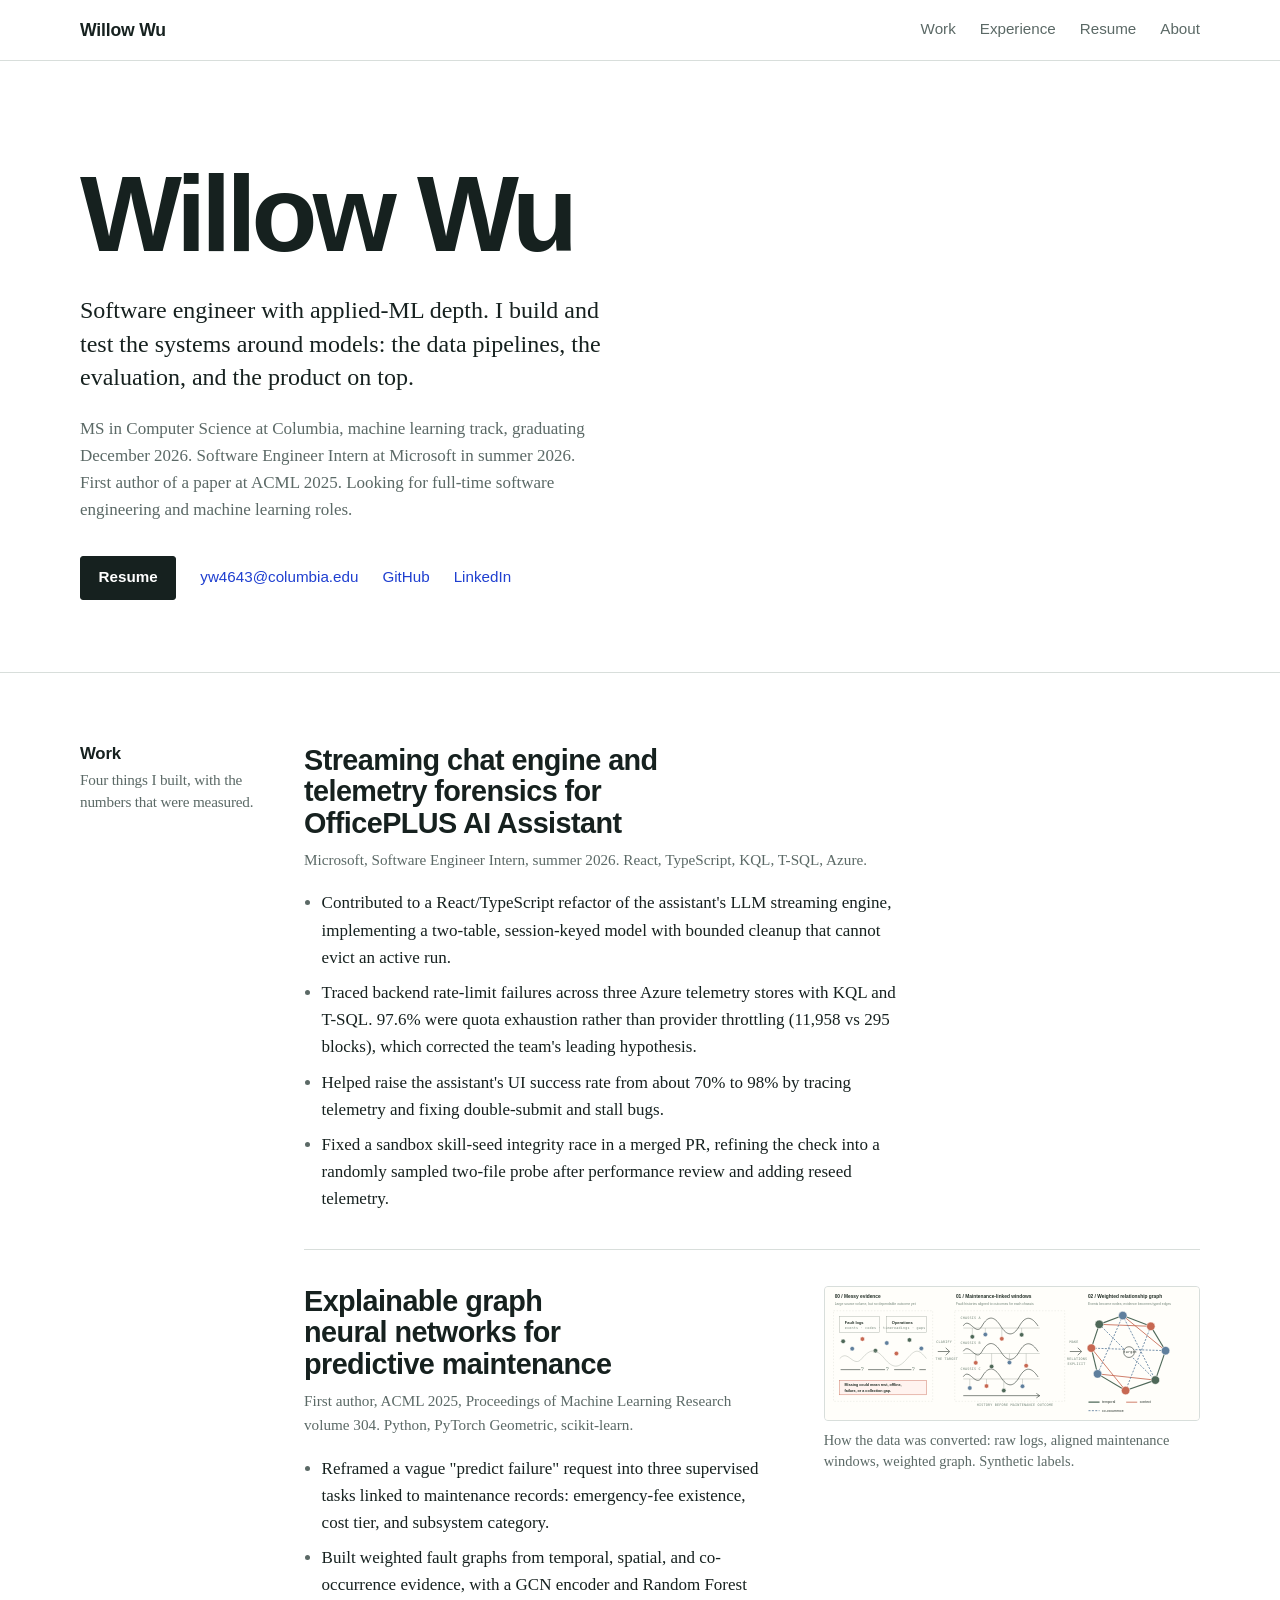
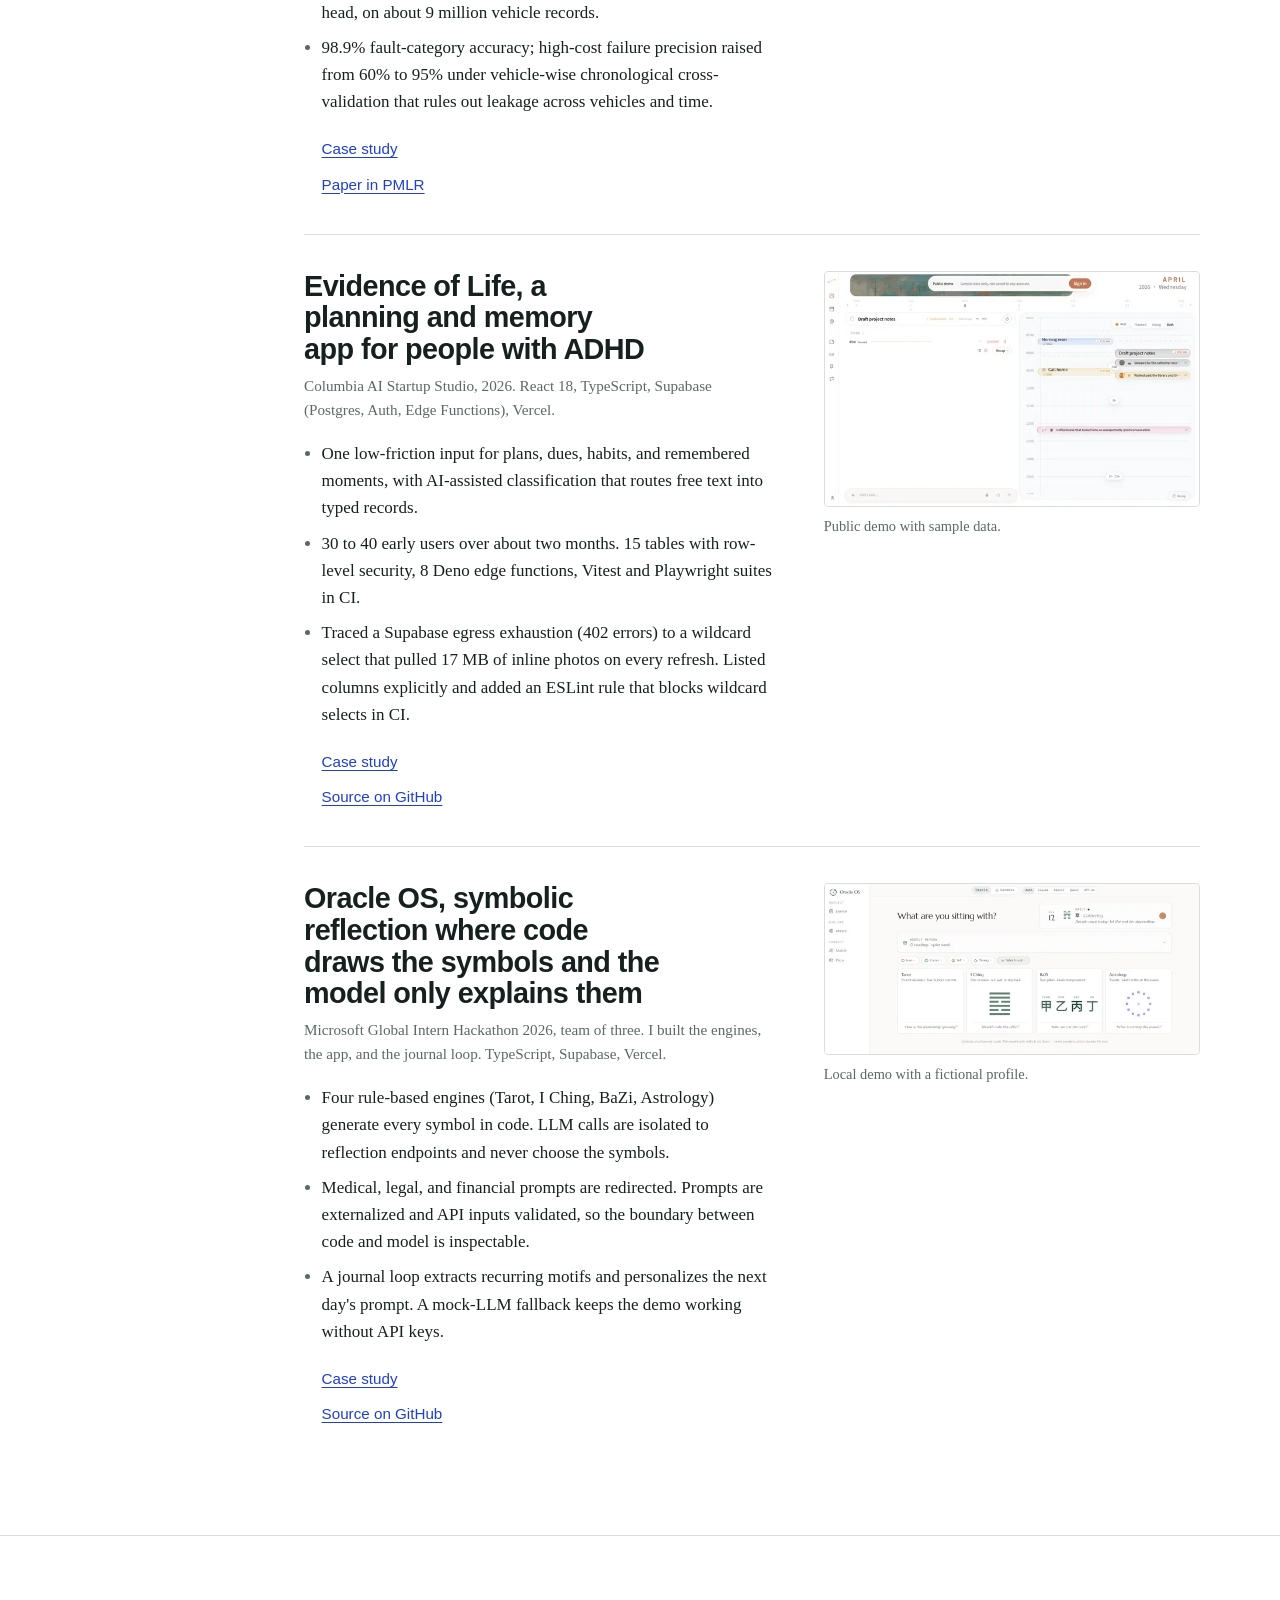
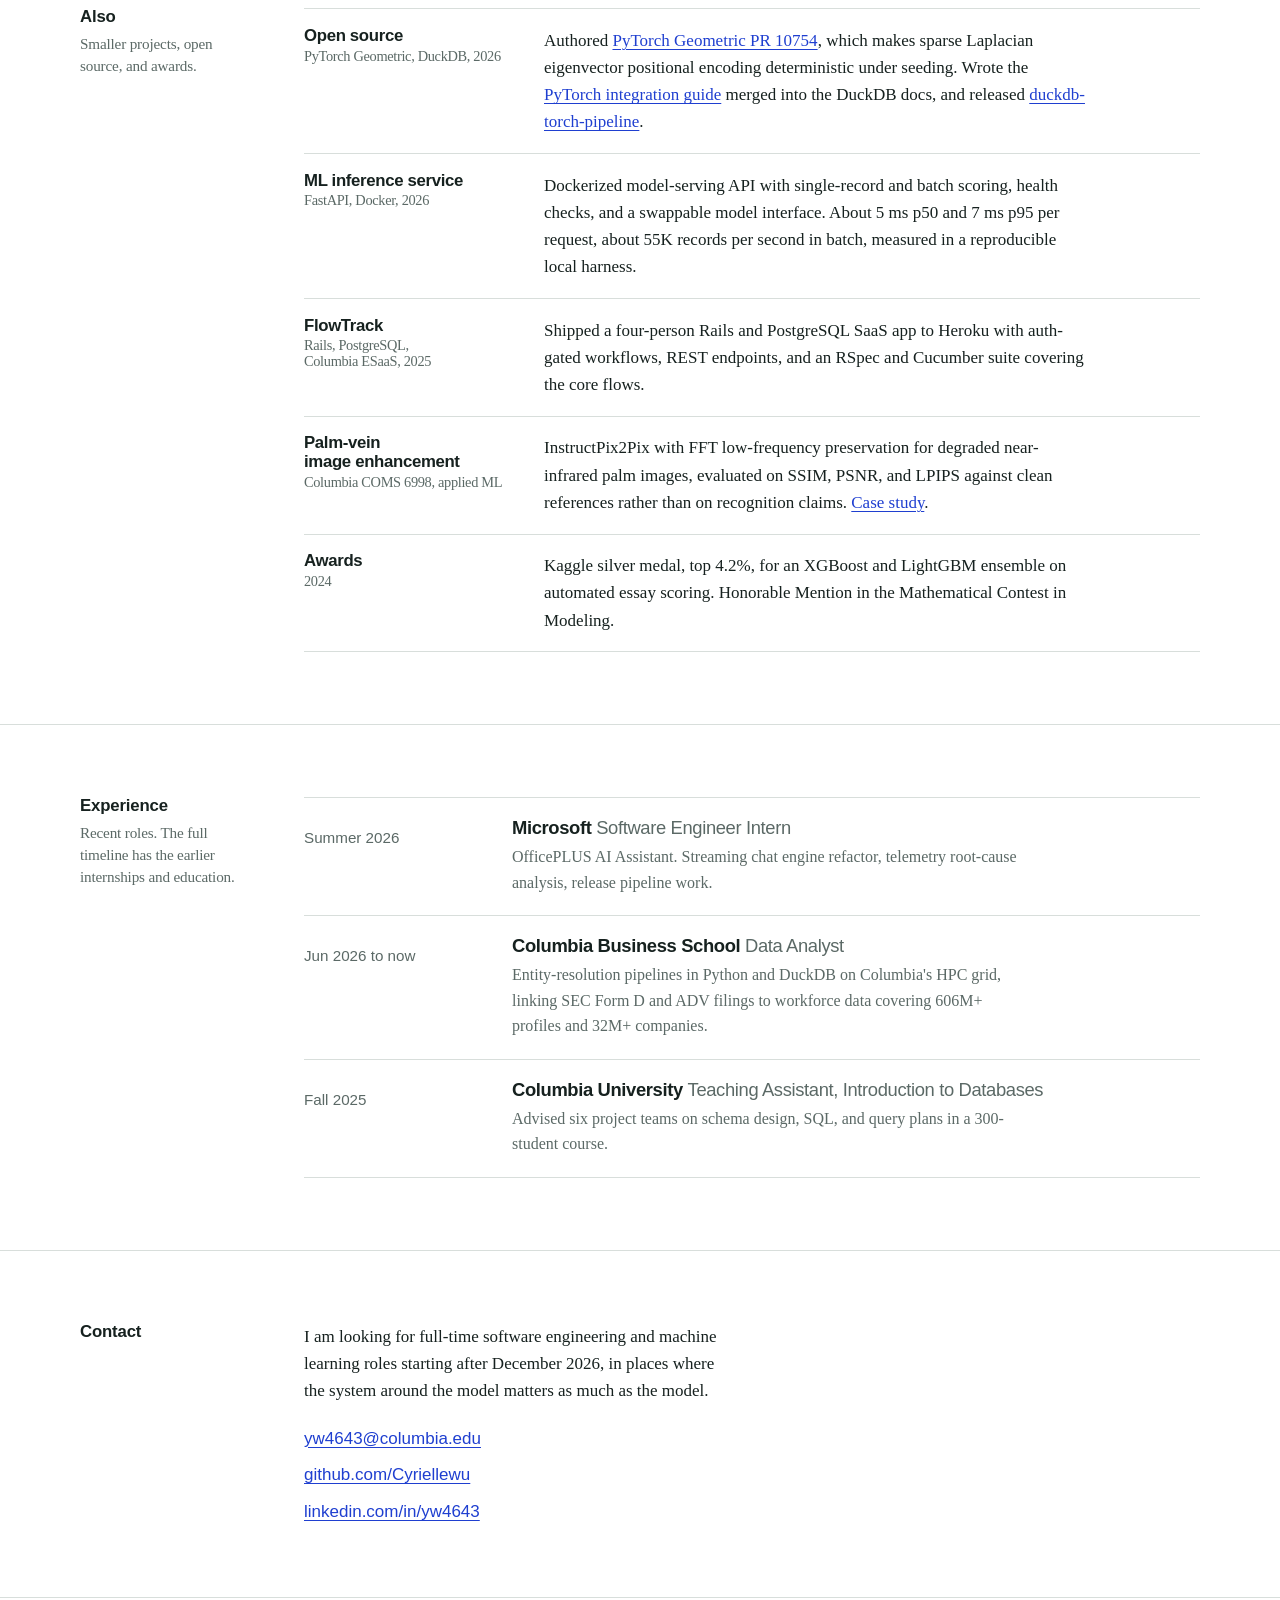
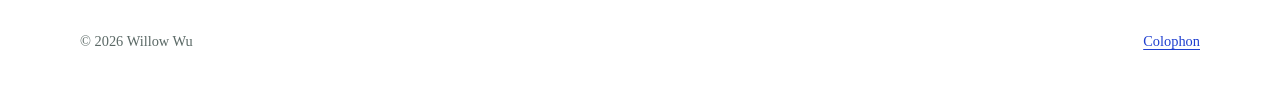
==== commit cdcf0cd6: "Redesign the site around verified work Replace the notebook-style layout with one quiet system: Bric" ====
--- a/index.html
+++ b/index.html
@@ -1,224 +1,248 @@
-<!doctype html>
-<html lang="en">
-  <head>
-    <meta charset="UTF-8" />
-    <meta name="viewport" content="width=device-width, initial-scale=1.0" />
-    <meta name="description" content="Willow Wu is a software engineer with applied-ML depth, building inspectable, tested systems for ambiguous data and AI behavior." />
-    <link rel="canonical" href="https://cyriellewu.github.io/willow-portfolio/" />
-    <meta property="og:type" content="website" />
-    <meta property="og:site_name" content="Willow Wu" />
-    <meta property="og:title" content="Willow Wu | Software Engineer with Applied-ML Depth" />
-    <meta property="og:description" content="Inspectable, tested systems for ambiguous data and AI behavior." />
-    <meta property="og:url" content="https://cyriellewu.github.io/willow-portfolio/" />
-    <meta property="og:image" content="https://cyriellewu.github.io/willow-portfolio/assets/social/home-og-1200x630.png" />
-    <meta property="og:image:alt" content="Willow Wu, software engineer with applied-ML depth" />
-    <meta name="twitter:card" content="summary_large_image" />
-    <meta name="twitter:title" content="Willow Wu | Software Engineer with Applied-ML Depth" />
-    <meta name="twitter:description" content="Inspectable, tested systems for ambiguous data and AI behavior." />
-    <meta name="twitter:image" content="https://cyriellewu.github.io/willow-portfolio/assets/social/home-og-1200x630.png" />
-    <title>Willow Wu | Software Engineer with Applied-ML Depth</title>
-    <script type="application/ld+json">
-      {
-        "@context": "https://schema.org",
-        "@type": "ProfilePage",
-        "url": "https://cyriellewu.github.io/willow-portfolio/",
-        "name": "Willow Wu",
-        "description": "Willow Wu is a software engineer with applied-ML depth, building inspectable, tested systems for ambiguous data and AI behavior.",
-        "mainEntity": {
-          "@type": "Person",
-          "name": "Willow Wu",
-          "url": "https://cyriellewu.github.io/willow-portfolio/",
-          "sameAs": [
-            "https://www.linkedin.com/in/yw4643",
-            "https://github.com/Cyriellewu"
-          ]
-        }
-      }
-    </script>
-    <link rel="icon" href="favicon.svg" type="image/svg+xml" />
-    <link rel="preload" href="assets/fonts/fraunces-latin.woff2" as="font" type="font/woff2" crossorigin />
-    <link rel="preload" href="assets/fonts/ibm-plex-sans-latin.woff2" as="font" type="font/woff2" crossorigin />
-    <link rel="stylesheet" href="styles.css" />
-  </head>
-  <body>
-    <a class="skip-link" href="#main-content">Skip to content</a>
-    <header class="site-header">
-      <div class="site-frame header-content">
-        <a class="site-name" href="index.html"><img src="assets/identity/ruled-w.svg" width="32" height="24" alt="" /><span>Willow Wu</span></a>
-        <nav class="site-nav" aria-label="Primary navigation">
-          <a href="#work">Work</a>
-          <a href="#experience">Experience</a>
-          <a href="resumes.html">Resume</a>
-          <a href="about.html">About</a>
-        </nav>
-        <a class="utility-link" href="mailto:yw4643@columbia.edu">Say hello</a>
-      </div>
-    </header>
-
-    <main id="main-content">
-      <section class="site-frame hero notebook-hero">
-        <div class="hero-main">
-          <p class="eyebrow">Software Engineering · AI Systems · Applied ML</p>
-          <h1>I turn ambiguous data and model behavior into systems people can inspect and use.</h1>
-          <p class="hero-subhead">I build the software, evaluation, and boundaries that make AI useful and honest.</p>
-          <div class="hero-actions">
-            <a class="button button-primary" href="#work">See selected work <span aria-hidden="true">↓</span></a>
-            <a class="button button-quiet" href="resumes.html">Resume</a>
-            <a class="button button-quiet" href="mailto:yw4643@columbia.edu">Say hello <span aria-hidden="true">↗</span></a>
-          </div>
-        </div>
-        <aside class="field-note hero-status-card" aria-label="Current role search">
-          <p class="field-note-label"><span aria-hidden="true"></span> Open to work</p>
-          <h2>Seeking full-time software engineering and applied-ML roles after December 2026.</h2>
-        </aside>
-      </section>
-
-      <aside class="proof-rail" aria-label="Professional proof">
-        <div class="site-frame">
-          <span>ACML 2025 first author</span>
-          <span>Microsoft SWE Intern</span>
-          <span>Columbia MSCS, Dec 2026</span>
-        </div>
-      </aside>
-
-      <section id="work" class="site-frame section work-notebook">
-        <div class="section-intro">
-          <p class="eyebrow">Selected work</p>
-          <h2>From unclear questions to inspectable systems.</h2>
-          <p>
-            Three case studies show how I define the right target, build the system,
-            and make its evidence and limits visible.
-          </p>
-        </div>
-
-        <article class="work-item notebook-room work-item-research flagship-room">
-          <div class="work-index">01</div>
-          <div class="work-body">
-            <p class="work-meta"><strong>Cost-aware graph learning</strong> / Published ML research</p>
-            <h3>"Predict failure" was too vague. I rewrote the question.</h3>
-            <dl class="project-scan">
-              <div><dt>Problem</dt><dd>"Predict failure" was too vague to evaluate against the available evidence.</dd></div>
-              <div><dt>Action</dt><dd>Defined maintenance-linked targets, graph representations, and vehicle-wise chronological validation.</dd></div>
-              <div><dt>Result</dt><dd>First-author ACML 2025 publication; high-cost precision improved from about 60% to 95%.</dd></div>
-              <div><dt>Stack</dt><dd>Python · PyTorch Geometric · scikit-learn · graph neural networks</dd></div>
-            </dl>
-            <div class="work-links">
-              <a class="text-link" href="work/acml.html">Read the research story <span aria-hidden="true">→</span></a>
-              <a class="artifact-link" href="https://proceedings.mlr.press/v304/you26a.html" target="_blank" rel="noreferrer">Publication <span aria-hidden="true">↗</span></a>
-            </div>
-          </div>
-          <div class="citation-card">
-            <p>Flagship research</p>
-            <strong>From ambiguous inputs to a graph that could answer a decision.</strong>
-            <span>Published as Wu You in PMLR 304 / ACML 2025.</span>
-            <img class="flagship-graph-mark" src="assets/projects/acml-graph-conversion.svg" width="1320" height="470" decoding="async" alt="Messy industrial evidence reframed into aligned maintenance windows and a weighted fault relationship graph" />
-          </div>
-        </article>
-
-        <article class="work-item notebook-room work-item-image compact-room">
-          <div class="work-index">02</div>
-          <div class="work-body">
-            <p class="work-meta"><strong>Evidence of Life</strong> / Solo full-stack product</p>
-            <h3>One low-friction input, several useful forms of context.</h3>
-            <dl class="project-scan">
-              <div><dt>Problem</dt><dd>Planning tools can add friction for people who need to capture plans and memories quickly.</dd></div>
-              <div><dt>Action</dt><dd>Built authenticated capture, calendar and place context, recap, and AI-assisted routing.</dd></div>
-              <div><dt>Result</dt><dd>Solo product adopted by about 50 users over two months, backed by 51 passing Vitest tests.</dd></div>
-              <div><dt>Artifact</dt><dd>Public demo with sample data and private integrations disabled.</dd></div>
-            </dl>
-            <div class="work-links">
-              <a class="text-link" href="work/evidence-of-life.html">Read the product story <span aria-hidden="true">→</span></a>
-            </div>
-          </div>
-          <figure class="project-figure product-window eol-window">
-            <button type="button" class="figure-zoom" aria-label="Open full Evidence of Life interface" data-caption="Evidence of Life public demo rendered from sample data.">
-              <picture>
-                <source type="image/webp" srcset="assets/projects/evidence-of-life-demo-640.webp 640w, assets/projects/evidence-of-life-demo-1200.webp 1200w" sizes="(max-width: 640px) calc(100vw - 40px), 680px" />
-                <img src="assets/projects/evidence-of-life-demo.png" width="1440" height="900" loading="lazy" decoding="async" alt="Evidence of Life public demo with sample calendar and memory data" />
-              </picture>
-            </button>
-            <span class="figure-annotation">AI routes input; the user keeps the meaning.</span>
-            <figcaption>Public demo rendered from sample data. No personal account data is shown.</figcaption>
-          </figure>
-        </article>
-
-        <article class="work-item notebook-room work-item-image compact-room">
-          <div class="work-index">03</div>
-          <div class="work-body">
-            <p class="work-meta"><strong>Oracle OS</strong> / Rule-based + LLM reflection system</p>
-            <h3>Constrained LLM reflection system.</h3>
-            <p class="project-question">Code draws the symbols. AI only explains them.</p>
-            <dl class="project-scan">
-              <div><dt>Problem</dt><dd>LLMs can interpret fluently without being a trustworthy source of authority.</dd></div>
-              <div><dt>Action</dt><dd>Built four rule-based symbolic engines with constrained model interpretation and validated APIs.</dd></div>
-              <div><dt>Result</dt><dd>Code decides what the model may explain, with high-risk prompts redirected.</dd></div>
-              <div><dt>Artifact</dt><dd>Public source code and a local demo with a fictional profile.</dd></div>
-            </dl>
-            <div class="work-links">
-              <a class="text-link" href="work/oracle-os.html">Read the system story <span aria-hidden="true">→</span></a>
-              <a class="artifact-link" href="https://github.com/Cyriellewu/oracle-os" target="_blank" rel="noreferrer">Code <span aria-hidden="true">↗</span></a>
-            </div>
-          </div>
-          <figure class="project-figure project-figure-oracle product-window oracle-window">
-            <button type="button" class="figure-zoom" aria-label="Open full Oracle OS interface" data-caption="Oracle OS local mock with a fictional profile.">
-              <picture>
-                <source type="image/webp" srcset="assets/projects/oracle-os-demo-640.webp 640w, assets/projects/oracle-os-demo-1200.webp 1200w" sizes="(max-width: 640px) calc(100vw - 40px), 680px" />
-                <img src="assets/projects/oracle-os-demo.png" width="1280" height="580" loading="lazy" decoding="async" alt="Oracle OS local demo showing code-generated I Ching, BaZi, and Astrology lenses" />
-              </picture>
-            </button>
-            <span class="figure-annotation">Symbols are selected by code before interpretation.</span>
-            <figcaption>Local mock profile. Visible symbolic lenses are selected through application logic.</figcaption>
-          </figure>
-        </article>
-
-        <aside class="supporting-work">
-          <p class="work-meta">Additional evaluation work</p>
-          <h3>A prettier biometric image can be a worse biometric.</h3>
-          <p>Controlled NIR augmentation evaluated against preserved structure, with aggregate diagnostics only and no biometric images published.</p>
-          <a class="text-link" href="work/palm-vein.html">Read the Palm Vein evaluation story <span aria-hidden="true">→</span></a>
-        </aside>
-      </section>
-
-      <section id="experience" class="site-frame experience-section">
-        <div class="section-intro">
-          <p class="eyebrow">Experience</p>
-          <h2>Selected experience.</h2>
-          <p>Role-level summaries for employer and in-progress research work.</p>
-        </div>
-        <div class="experience-rows">
-        <article><span>Summer 2026</span><img class="org-logo org-logo-microsoft" src="assets/institutions/microsoft-icon.svg" width="36" height="36" alt="" /><div><h3>Microsoft</h3><p>Software Engineer Intern. Public details are intentionally limited to a role-level summary.</p></div></article>
-          <article><span>2026 · Current</span><img class="org-logo org-logo-crown" src="assets/institutions/columbia-crown.svg" width="36" height="36" alt="" /><div><h3>Columbia Business School</h3><p>Research collaboration applying machine learning to a social-science question.</p></div></article>
-          <article><span>Fall 2025</span><img class="org-logo org-logo-crown" src="assets/institutions/columbia-crown.svg" width="36" height="36" alt="" /><div><h3>Columbia University</h3><p>Teaching Assistant for Introduction to Databases: schema design, SQL, and query plans.</p></div></article>
-        </div>
-        <a class="text-link" href="path.html">View full experience timeline <span aria-hidden="true">→</span></a>
-      </section>
-
-      <section class="site-frame contact-section">
-        <div>
-          <p class="eyebrow">A good next conversation</p>
-          <h2>Have an interesting problem?</h2>
-          <p>I am looking for software engineering and applied-ML work where system behavior, evaluation, and user needs all matter.</p>
-        </div>
-        <div class="contact-links">
-          <a href="mailto:yw4643@columbia.edu">yw4643@columbia.edu <span aria-hidden="true">↗</span></a>
-          <a href="https://www.linkedin.com/in/yw4643" target="_blank" rel="noreferrer">LinkedIn <span aria-hidden="true">↗</span></a>
-          <a href="https://github.com/Cyriellewu" target="_blank" rel="noreferrer">GitHub <span aria-hidden="true">↗</span></a>
-          <a href="resumes.html">Resume <span aria-hidden="true">→</span></a>
-        </div>
-      </section>
-    </main>
-
-    <dialog class="image-viewer" id="image-viewer" aria-labelledby="viewer-caption">
-      <button type="button" class="viewer-close" aria-label="Close image viewer">Close</button>
-      <img id="viewer-image" alt="" />
-      <p id="viewer-caption"></p>
-    </dialog>
-
-    <footer class="site-frame site-footer">
-      <p>Built with curiosity, clear type, and a healthy respect for edge cases.</p>
-      <p><a href="colophon.html">Colophon</a></p>
-      <p>© <span id="current-year"></span> Willow Wu</p>
-    </footer>
-    <script src="app.js"></script>
-  </body>
-</html>
+<!doctype html>
+<html lang="en">
+  <head>
+    <meta charset="UTF-8" />
+    <meta name="viewport" content="width=device-width, initial-scale=1.0, viewport-fit=cover" />
+    <meta name="description" content="Willow Wu is a software engineer with applied-ML depth: Columbia MSCS, Microsoft software engineering intern, first author at ACML 2025." />
+    <link rel="canonical" href="https://cyriellewu.github.io/willow-portfolio/" />
+    <meta property="og:type" content="website" />
+    <meta property="og:site_name" content="Willow Wu" />
+    <meta property="og:title" content="Willow Wu, software engineer" />
+    <meta property="og:description" content="Software engineer with applied-ML depth. Columbia MSCS, Microsoft intern, first author at ACML 2025." />
+    <meta property="og:url" content="https://cyriellewu.github.io/willow-portfolio/" />
+    <meta property="og:image" content="https://cyriellewu.github.io/willow-portfolio/assets/social/home-og-1200x630.png" />
+    <meta name="twitter:card" content="summary_large_image" />
+    <meta name="twitter:title" content="Willow Wu, software engineer" />
+    <meta name="twitter:description" content="Software engineer with applied-ML depth. Columbia MSCS, Microsoft intern, first author at ACML 2025." />
+    <meta name="twitter:image" content="https://cyriellewu.github.io/willow-portfolio/assets/social/home-og-1200x630.png" />
+    <title>Willow Wu</title>
+    <script type="application/ld+json">
+      {
+        "@context": "https://schema.org",
+        "@type": "ProfilePage",
+        "url": "https://cyriellewu.github.io/willow-portfolio/",
+        "name": "Willow Wu",
+        "mainEntity": {
+          "@type": "Person",
+          "name": "Willow Wu",
+          "jobTitle": "Software Engineer",
+          "url": "https://cyriellewu.github.io/willow-portfolio/",
+          "sameAs": ["https://www.linkedin.com/in/yw4643", "https://github.com/Cyriellewu"]
+        }
+      }
+    </script>
+    <link rel="icon" href="favicon.svg" type="image/svg+xml" />
+    <link rel="preload" href="assets/fonts/bricolage-grotesque-latin.woff2" as="font" type="font/woff2" crossorigin />
+    <link rel="preload" href="assets/fonts/source-serif-4-latin.woff2" as="font" type="font/woff2" crossorigin />
+    <link rel="stylesheet" href="styles.css" />
+  </head>
+  <body>
+    <a class="skip-link" href="#main">Skip to content</a>
+    <header class="site-header">
+      <div class="wrap">
+        <a class="site-name" href="index.html">Willow Wu</a>
+        <nav class="site-nav" aria-label="Primary">
+          <a href="#work">Work</a>
+          <a href="path.html">Experience</a>
+          <a href="resumes.html">Resume</a>
+          <a href="about.html">About</a>
+        </nav>
+      </div>
+    </header>
+
+    <main id="main">
+      <section class="wrap hero">
+        <h1>Willow Wu</h1>
+        <p class="hero-lede">Software engineer with applied-ML depth. I build and test the systems around models: the data pipelines, the evaluation, and the product on top.</p>
+        <p class="hero-facts">MS in Computer Science at Columbia, machine learning track, graduating December 2026. Software Engineer Intern at Microsoft in summer 2026. First author of a paper at ACML 2025. Looking for full-time software engineering and machine learning roles.</p>
+        <div class="hero-actions">
+          <a class="btn btn-primary" href="resumes.html">Resume</a>
+          <a class="link" href="mailto:yw4643@columbia.edu">yw4643@columbia.edu</a>
+          <a class="link" href="https://github.com/Cyriellewu" target="_blank" rel="noreferrer">GitHub</a>
+          <a class="link" href="https://www.linkedin.com/in/yw4643" target="_blank" rel="noreferrer">LinkedIn</a>
+        </div>
+      </section>
+
+      <section id="work" class="section">
+        <div class="wrap section-grid">
+          <h2 class="section-label">Work<span>Four things I built, with the numbers that were measured.</span></h2>
+          <div class="project-list">
+
+            <article class="project no-figure">
+              <div>
+                <h3>Streaming chat engine and telemetry forensics for OfficePLUS AI Assistant</h3>
+                <p class="meta">Microsoft, Software Engineer Intern, summer 2026. React, TypeScript, KQL, T-SQL, Azure.</p>
+                <ul>
+                  <li>Contributed to a React/TypeScript refactor of the assistant's LLM streaming engine, implementing a two-table, session-keyed model with bounded cleanup that cannot evict an active run.</li>
+                  <li>Traced backend rate-limit failures across three Azure telemetry stores with KQL and T-SQL. 97.6% were quota exhaustion rather than provider throttling (11,958 vs 295 blocks), which corrected the team's leading hypothesis.</li>
+                  <li>Helped raise the assistant's UI success rate from about 70% to 98% by tracing telemetry and fixing double-submit and stall bugs.</li>
+                  <li>Fixed a sandbox skill-seed integrity race in a merged PR, refining the check into a randomly sampled two-file probe after performance review and adding reseed telemetry.</li>
+                </ul>
+              </div>
+            </article>
+
+            <article class="project">
+              <div>
+                <h3>Explainable graph neural networks for predictive maintenance</h3>
+                <p class="meta">First author, ACML 2025, Proceedings of Machine Learning Research volume 304. Python, PyTorch Geometric, scikit-learn.</p>
+                <ul>
+                  <li>Reframed a vague "predict failure" request into three supervised tasks linked to maintenance records: emergency-fee existence, cost tier, and subsystem category.</li>
+                  <li>Built weighted fault graphs from temporal, spatial, and co-occurrence evidence, with a GCN encoder and Random Forest head, on about 9 million vehicle records.</li>
+                  <li>98.9% fault-category accuracy; high-cost failure precision raised from 60% to 95% under vehicle-wise chronological cross-validation that rules out leakage across vehicles and time.</li>
+                </ul>
+                <ul class="link-list links">
+                  <li><a class="link" href="work/acml.html">Case study</a></li>
+                  <li><a class="link" href="https://proceedings.mlr.press/v304/you26a.html" target="_blank" rel="noreferrer">Paper in PMLR</a></li>
+                </ul>
+              </div>
+              <figure class="shot">
+                <button type="button" class="frame" data-caption="From raw fault logs to maintenance-linked windows to a weighted relationship graph. All labels are synthetic.">
+                  <img src="assets/projects/acml-graph-conversion.svg" width="1320" height="470" decoding="async" alt="Three stages: messy fault evidence, maintenance-linked windows, and a weighted relationship graph with temporal, context and co-occurrence edges" />
+                </button>
+                <figcaption>How the data was converted: raw logs, aligned maintenance windows, weighted graph. Synthetic labels.</figcaption>
+              </figure>
+            </article>
+
+            <article class="project">
+              <div>
+                <h3>Evidence of Life, a planning and memory app for people with ADHD</h3>
+                <p class="meta">Columbia AI Startup Studio, 2026. React 18, TypeScript, Supabase (Postgres, Auth, Edge Functions), Vercel.</p>
+                <ul>
+                  <li>One low-friction input for plans, dues, habits, and remembered moments, with AI-assisted classification that routes free text into typed records.</li>
+                  <li>30 to 40 early users over about two months. 15 tables with row-level security, 8 Deno edge functions, Vitest and Playwright suites in CI.</li>
+                  <li>Traced a Supabase egress exhaustion (402 errors) to a wildcard select that pulled 17 MB of inline photos on every refresh. Listed columns explicitly and added an ESLint rule that blocks wildcard selects in CI.</li>
+                </ul>
+                <ul class="link-list links">
+                  <li><a class="link" href="work/evidence-of-life.html">Case study</a></li>
+                  <li><a class="link" href="https://github.com/Cyriellewu/evidenceoflife-v2" target="_blank" rel="noreferrer">Source on GitHub</a></li>
+                </ul>
+              </div>
+              <figure class="shot">
+                <button type="button" class="frame" data-caption="Evidence of Life public demo rendered from sample data. No real account is shown.">
+                  <picture>
+                    <source type="image/webp" srcset="assets/projects/evidence-of-life-demo-640.webp 640w, assets/projects/evidence-of-life-demo-1200.webp 1200w" sizes="(max-width: 860px) calc(100vw - 40px), 470px" />
+                    <img src="assets/projects/evidence-of-life-demo.png" width="1440" height="900" loading="lazy" decoding="async" alt="Evidence of Life public demo showing a sample week with tasks, a focus timer and a day timeline" />
+                  </picture>
+                </button>
+                <figcaption>Public demo with sample data.</figcaption>
+              </figure>
+            </article>
+
+            <article class="project">
+              <div>
+                <h3>Oracle OS, symbolic reflection where code draws the symbols and the model only explains them</h3>
+                <p class="meta">Microsoft Global Intern Hackathon 2026, team of three. I built the engines, the app, and the journal loop. TypeScript, Supabase, Vercel.</p>
+                <ul>
+                  <li>Four rule-based engines (Tarot, I Ching, BaZi, Astrology) generate every symbol in code. LLM calls are isolated to reflection endpoints and never choose the symbols.</li>
+                  <li>Medical, legal, and financial prompts are redirected. Prompts are externalized and API inputs validated, so the boundary between code and model is inspectable.</li>
+                  <li>A journal loop extracts recurring motifs and personalizes the next day's prompt. A mock-LLM fallback keeps the demo working without API keys.</li>
+                </ul>
+                <ul class="link-list links">
+                  <li><a class="link" href="work/oracle-os.html">Case study</a></li>
+                  <li><a class="link" href="https://github.com/Cyriellewu/oracle-os" target="_blank" rel="noreferrer">Source on GitHub</a></li>
+                </ul>
+              </div>
+              <figure class="shot">
+                <button type="button" class="frame" data-caption="Oracle OS local demo with a fictional profile. The symbols shown are selected by application logic.">
+                  <picture>
+                    <source type="image/webp" srcset="assets/projects/oracle-os-demo-640.webp 640w, assets/projects/oracle-os-demo-1200.webp 1200w" sizes="(max-width: 860px) calc(100vw - 40px), 470px" />
+                    <img src="assets/projects/oracle-os-demo.png" width="1280" height="580" loading="lazy" decoding="async" alt="Oracle OS demo showing Tarot, I Ching, BaZi and Astrology lenses generated by code" />
+                  </picture>
+                </button>
+                <figcaption>Local demo with a fictional profile.</figcaption>
+              </figure>
+            </article>
+
+          </div>
+        </div>
+      </section>
+
+      <section class="section">
+        <div class="wrap section-grid">
+          <h2 class="section-label">Also<span>Smaller projects, open source, and awards.</span></h2>
+          <div class="more-work">
+            <div>
+              <h4>Open source<span>PyTorch Geometric, DuckDB, 2026</span></h4>
+              <p>Authored <a href="https://github.com/pyg-team/pytorch_geometric/pull/10754" target="_blank" rel="noreferrer">PyTorch Geometric PR 10754</a>, which makes sparse Laplacian eigenvector positional encoding deterministic under seeding. Wrote the <a href="https://github.com/duckdb/duckdb-web/pull/7049" target="_blank" rel="noreferrer">PyTorch integration guide</a> merged into the DuckDB docs, and released <a href="https://github.com/Cyriellewu/duckdb-torch-pipeline" target="_blank" rel="noreferrer">duckdb-torch-pipeline</a>.</p>
+            </div>
+            <div>
+              <h4>ML inference service<span>FastAPI, Docker, 2026</span></h4>
+              <p>Dockerized model-serving API with single-record and batch scoring, health checks, and a swappable model interface. About 5 ms p50 and 7 ms p95 per request, about 55K records per second in batch, measured in a reproducible local harness.</p>
+            </div>
+            <div>
+              <h4>FlowTrack<span>Rails, PostgreSQL, Columbia ESaaS, 2025</span></h4>
+              <p>Shipped a four-person Rails and PostgreSQL SaaS app to Heroku with auth-gated workflows, REST endpoints, and an RSpec and Cucumber suite covering the core flows.</p>
+            </div>
+            <div>
+              <h4>Palm-vein image enhancement<span>Columbia COMS 6998, applied ML</span></h4>
+              <p>InstructPix2Pix with FFT low-frequency preservation for degraded near-infrared palm images, evaluated on SSIM, PSNR, and LPIPS against clean references rather than on recognition claims. <a href="work/palm-vein.html">Case study</a>.</p>
+            </div>
+            <div>
+              <h4>Awards<span>2024</span></h4>
+              <p>Kaggle silver medal, top 4.2%, for an XGBoost and LightGBM ensemble on automated essay scoring. Honorable Mention in the Mathematical Contest in Modeling.</p>
+            </div>
+          </div>
+        </div>
+      </section>
+
+      <section class="section">
+        <div class="wrap section-grid">
+          <h2 class="section-label">Experience<span>Recent roles. The <a href="path.html">full timeline</a> has the earlier internships and education.</span></h2>
+          <div>
+            <div class="rows">
+              <article class="row">
+                <p class="when">Summer 2026</p>
+                <div>
+                  <h3>Microsoft <span>Software Engineer Intern</span></h3>
+                  <p>OfficePLUS AI Assistant. Streaming chat engine refactor, telemetry root-cause analysis, release pipeline work.</p>
+                </div>
+              </article>
+              <article class="row">
+                <p class="when">Jun 2026 to now</p>
+                <div>
+                  <h3>Columbia Business School <span>Data Analyst</span></h3>
+                  <p>Entity-resolution pipelines in Python and DuckDB on Columbia's HPC grid, linking SEC Form D and ADV filings to workforce data covering 606M+ profiles and 32M+ companies.</p>
+                </div>
+              </article>
+              <article class="row">
+                <p class="when">Fall 2025</p>
+                <div>
+                  <h3>Columbia University <span>Teaching Assistant, Introduction to Databases</span></h3>
+                  <p>Advised six project teams on schema design, SQL, and query plans in a 300-student course.</p>
+                </div>
+              </article>
+            </div>
+          </div>
+        </div>
+      </section>
+
+      <section class="section contact">
+        <div class="wrap section-grid">
+          <h2 class="section-label">Contact</h2>
+          <div>
+            <p>I am looking for full-time software engineering and machine learning roles starting after December 2026, in places where the system around the model matters as much as the model.</p>
+            <ul class="contact-list">
+              <li><a href="mailto:yw4643@columbia.edu">yw4643@columbia.edu</a></li>
+              <li><a href="https://github.com/Cyriellewu" target="_blank" rel="noreferrer">github.com/Cyriellewu</a></li>
+              <li><a href="https://www.linkedin.com/in/yw4643" target="_blank" rel="noreferrer">linkedin.com/in/yw4643</a></li>
+            </ul>
+          </div>
+        </div>
+      </section>
+    </main>
+
+    <dialog class="viewer" id="viewer" aria-label="Image viewer">
+      <button type="button" class="viewer-close">Close</button>
+      <img alt="" />
+      <p></p>
+    </dialog>
+
+    <footer class="site-footer">
+      <div class="wrap">
+        <p>© <span id="year">2026</span> Willow Wu</p>
+        <p><a href="colophon.html">Colophon</a></p>
+      </div>
+    </footer>
+    <script src="app.js"></script>
+  </body>
+</html>
--- a/styles.css
+++ b/styles.css
@@ -1,2793 +1,317 @@
-@font-face {
-  font-family: "Fraunces";
-  src: url("assets/fonts/fraunces-latin.woff2") format("woff2");
-  font-style: normal;
-  font-weight: 400 600;
-  font-display: swap;
-}
-@font-face {
-  font-family: "Fraunces";
-  src: url("assets/fonts/fraunces-italic-latin.woff2") format("woff2");
-  font-style: italic;
-  font-weight: 400 600;
-  font-display: swap;
-}
-@font-face {
-  font-family: "IBM Plex Sans";
-  src: url("assets/fonts/ibm-plex-sans-latin.woff2") format("woff2");
-  font-style: normal;
-  font-weight: 400 600;
-  font-display: swap;
-}
-@font-face {
-  font-family: "IBM Plex Mono";
-  src: url("assets/fonts/ibm-plex-mono-medium.woff2") format("woff2");
-  font-style: normal;
-  font-weight: 500;
-  font-display: swap;
-}
-
-:root {
-  --font-display: "Fraunces", Georgia, "Songti SC", STSong, SimSun, serif;
-  --font-ui: "IBM Plex Sans", "PingFang SC", "Microsoft YaHei", "Noto Sans CJK SC", sans-serif;
-  --font-mono: "IBM Plex Mono", ui-monospace, "SFMono-Regular", Consolas, monospace;
-  color-scheme: light;
-  --cp-bg: #f6f5f0;
-  --cp-bg-elevated: #fdfcf8;
-  --cp-surface: #fffefa;
-  --cp-surface-soft: #efeee8;
-  --cp-border: #d2d4cc;
-  --cp-border-strong: #a3aaa1;
-  --cp-text: #222e26;
-  --cp-text-muted: #5b6d62;
-  --cp-text-soft: #566860;
-  --cp-accent: #4e6858;
-  --cp-accent-hover: #3b5244;
-  --cp-accent-soft: rgba(78, 104, 88, 0.09);
-  --cp-accent-fg: #ffffff;
-  --cp-success: #526c5e;
-  --cp-danger: #b44f45;
-  --cp-warning: #8f3f32;
-  --cp-link: #3f5749;
-  --cp-shadow: 0 18px 48px rgba(0, 0, 0, 0.12);
-  --cp-overlay: rgba(246, 245, 240, 0.94);
-  --cp-panel: rgba(255, 254, 250, 0.86);
-  --cp-panel-strong: rgba(255, 254, 250, 0.96);
-  --cp-sheen: rgba(255, 255, 255, 0.55);
-  --cp-highlight: rgba(78, 104, 88, 0.12);
-  --cp-rule: rgba(78, 104, 88, 0.18);
-  --cp-rule-strong: rgba(78, 104, 88, 0.35);
-}
-
-* { box-sizing: border-box; }
-html { scroll-behavior: smooth; scroll-padding-top: 84px; }
-body {
-  min-width: 320px;
-  margin: 0;
-  overflow-x: clip;
-  background: var(--cp-bg);
-  color: var(--cp-text);
-  font-family: var(--font-ui);
-  font-size: 17.5px;
-  line-height: 1.62;
-  font-synthesis: none;
-  text-rendering: optimizeLegibility;
-}
-h1, h2, h3, p, figure, dl, dd, ol { margin: 0; }
-a { color: inherit; text-decoration: none; }
-img { max-width: 100%; }
-:focus-visible { outline: 3px solid var(--cp-accent); outline-offset: 4px; }
-.skip-link {
-  position: fixed; top: 12px; left: 12px; z-index: 20; padding: 10px 14px;
-  background: var(--cp-accent); color: var(--cp-accent-fg); transform: translateY(-180%);
-}
-.skip-link:focus { transform: translateY(0); }
-.site-frame { width: min(1200px, calc(100% - 64px)); margin: 0 auto; }
-.site-header {
-  position: sticky; top: 0; z-index: 10; border-bottom: 1px solid var(--cp-border);
-  background: var(--cp-overlay); backdrop-filter: blur(12px);
-}
-.header-content {
-  display: grid; grid-template-columns: 1fr auto 1fr; min-height: 64px; align-items: center; gap: 28px;
-}
-.site-name { display: inline-flex; width: fit-content; align-items: center; gap: 10px; font-family: var(--font-display); font-size: 1.02rem; font-style: italic; font-weight: 400; letter-spacing: .005em; }
-.site-name img { display: block; width: 38px; height: 29px; flex: 0 0 auto; }
-.site-name span { transform: translateY(-1px); }
-.site-nav { display: flex; gap: 24px; color: var(--cp-text-muted); font-size: .82rem; font-weight: 700; }
-.site-nav a, .utility-link, .text-link, .contact-links a { text-underline-offset: 5px; }
-.site-nav a:hover, .site-nav a[aria-current="page"], .site-nav a[aria-current="location"] { color: var(--cp-text); text-decoration: underline; text-decoration-color: var(--cp-accent); text-decoration-thickness: 2px; }
-.utility-link { justify-self: end; color: var(--cp-text); font-size: .82rem; font-weight: 750; text-decoration: underline; text-decoration-color: var(--cp-border-strong); }
-.utility-link:hover { color: var(--cp-accent); text-decoration-color: var(--cp-accent); }
-.eyebrow, .work-meta, .work-index, .case-label, .citation-card p, .hero-note .eyebrow {
-  color: var(--cp-accent); font-family: var(--font-mono);
-  font-size: .72rem; font-weight: 700; letter-spacing: .075em; line-height: 1.3; text-transform: uppercase;
-}
-h1, h2, h3 {
-  font-family: var(--font-display);
-  font-weight: 400; letter-spacing: -.035em; line-height: 1.03; overflow-wrap: anywhere; text-wrap: balance;
-  font-optical-sizing: auto;
-}
-.hero {
-  display: grid; grid-template-columns: minmax(0, 1fr) minmax(230px, .32fr); gap: clamp(36px, 6vw, 80px);
-  align-items: end; padding: clamp(44px, 6vw, 84px) 0 clamp(40px, 5vw, 68px);
-}
-.hero h1 { max-width: 19ch; margin-top: 16px; font-size: clamp(3rem, 4.8vw, 4.8rem); }
-.hero-copy { max-width: 650px; margin-top: 28px; color: var(--cp-text-muted); font-size: 1.08rem; }
-.hero-actions { display: flex; flex-wrap: wrap; gap: 12px; margin-top: 32px; }
-.button {
-  display: inline-flex; min-height: 46px; align-items: center; gap: 8px; padding: 10px 15px;
-  border: 1px solid var(--cp-text); border-radius: 0; font-size: .84rem; font-weight: 750;
-}
-.button-primary { background: var(--cp-text); color: var(--cp-bg); }
-.button-primary:hover { background: var(--cp-accent); border-color: var(--cp-accent); }
-.button-secondary { border-color: var(--cp-border-strong); background: transparent; }
-.button-secondary:hover { border-color: var(--cp-accent); color: var(--cp-accent); }
-.button-quiet {
-  min-height: 46px;
-  padding-inline: 6px;
-  border-color: transparent;
-  color: var(--cp-text-muted);
-  text-decoration: underline;
-  text-decoration-color: var(--cp-border-strong);
-  text-underline-offset: 5px;
-}
-.button-quiet:hover { color: var(--cp-accent); text-decoration-color: var(--cp-accent); }
-.hero-note { align-self: end; padding-top: 16px; border-top: 2px solid var(--cp-text); }
-.hero-note > p:not(.eyebrow) { margin-top: 5px; font-size: .88rem; font-weight: 700; line-height: 1.4; }
-.hero-note .note-small { margin-top: 18px; color: var(--cp-text-soft); font-size: .76rem; font-weight: 500; }
-.section { padding-top: clamp(64px, 8vw, 120px); }
-.section-intro { max-width: 760px; margin-bottom: 40px; }
-.section-intro h2 { margin-top: 16px; font-size: clamp(2.8rem, 5.2vw, 5rem); }
-.section-intro > p:last-child { max-width: 600px; margin-top: 22px; color: var(--cp-text-muted); font-size: 1rem; }
-.work-list { border-top: 1px solid var(--cp-text); }
-.work-item {
-  position: relative;
-  display: grid; grid-template-columns: minmax(90px, .15fr) minmax(0, .7fr) minmax(300px, .62fr);
-  gap: 34px; align-items: start; padding: clamp(32px, 4.5vw, 60px) 0; border-bottom: 1px solid var(--cp-border);
-}
-.work-index { padding-top: 6px; }
-.work-meta { margin-bottom: 16px; color: var(--cp-text-soft); }
-.work-body h3 { max-width: 610px; font-size: clamp(2rem, 3.2vw, 3.4rem); }
-.work-body > p { max-width: 560px; margin-top: 19px; color: var(--cp-text-muted); font-size: .97rem; }
-.work-facts { display: grid; gap: 7px; margin-top: 25px; color: var(--cp-text-soft); font-size: .78rem; }
-.work-facts span { display: block; }
-.work-facts span::before { color: var(--cp-accent); content: "— "; }
-.text-link { display: inline-flex; gap: 8px; margin-top: 30px; color: var(--cp-text); font-size: .85rem; font-weight: 750; text-decoration: underline; text-decoration-color: var(--cp-accent); }
-.text-link:hover { color: var(--cp-accent); }
-.work-links { display: flex; flex-wrap: wrap; align-items: baseline; gap: 8px 20px; margin-top: 30px; }
-.work-links .text-link { margin-top: 0; }
-.work-item .text-link::after { position: absolute; inset: 0; content: ""; }
-.work-item .artifact-link,
-.work-item .figure-zoom { position: relative; z-index: 2; }
-.artifact-link { color: var(--cp-text-soft); font-size: .78rem; font-weight: 700; text-decoration: underline; text-decoration-color: var(--cp-border-strong); text-underline-offset: 4px; }
-.artifact-link:hover { color: var(--cp-accent); text-decoration-color: var(--cp-accent); }
-.project-figure { overflow: hidden; border: 1px solid var(--cp-border); border-radius: 0; background: var(--cp-surface); }
-.project-figure img { display: block; width: 100%; height: auto; }
-.project-figure-oracle img { min-height: 0; object-fit: contain; }
-figcaption { padding: 12px 0 0; color: var(--cp-text-soft); font-size: .76rem; line-height: 1.45; }
-.citation-card { align-self: stretch; display: flex; flex-direction: column; justify-content: space-between; padding: 27px 0 0; border-top: 2px solid var(--cp-text); }
-.citation-card p { margin-bottom: 52px; }
-.citation-card strong { display: block; font-family: var(--font-display); font-size: clamp(1.4rem, 2.1vw, 2rem); font-weight: 500; line-height: 1.12; }
-.citation-card span { display: block; margin-top: 27px; color: var(--cp-text-soft); font-size: .78rem; }
-.approach { padding-bottom: clamp(94px, 13vw, 176px); }
-.approach-grid { display: grid; max-width: 840px; margin-left: auto; }
-.approach-grid article { display: grid; grid-template-columns: 88px 1fr; gap: 28px; padding: 24px 0; border-top: 1px solid var(--cp-border); }
-.approach-grid article:last-child { border-bottom: 1px solid var(--cp-border); }
-.approach-grid span { color: var(--cp-accent); font-family: var(--font-mono); font-size: .74rem; font-weight: 700; }
-.approach-grid h3 { font-family: var(--font-ui); font-size: 1.2rem; font-weight: 750; letter-spacing: -.025em; line-height: 1.2; }
-.approach-grid p { grid-column: 2; max-width: 570px; margin-top: -16px; color: var(--cp-text-muted); font-size: .92rem; }
-.contact-section {
-  display: grid; grid-template-columns: minmax(0, 1fr) minmax(240px, .38fr); gap: 50px;
-  padding: clamp(74px, 11vw, 150px) 0; border-top: 2px solid var(--cp-text); border-bottom: 1px solid var(--cp-border);
-}
-.contact-section h2 { max-width: 760px; margin-top: 16px; font-size: clamp(2.4rem, 4.5vw, 4.5rem); }
-.contact-links { display: grid; align-content: end; gap: 14px; color: var(--cp-text-muted); font-size: .9rem; font-weight: 700; }
-.contact-links a { text-decoration: underline; text-decoration-color: var(--cp-border-strong); }
-.contact-links a:hover { color: var(--cp-accent); text-decoration-color: var(--cp-accent); }
-.site-footer { display: flex; justify-content: space-between; gap: 24px; padding: 26px 0 36px; color: var(--cp-text-soft); font-size: .76rem; }
-
-.supporting-work {
-  display: grid;
-  grid-template-columns: minmax(150px, .24fr) minmax(0, .56fr) minmax(180px, .3fr);
-  gap: 24px 36px;
-  align-items: start;
-  padding: 34px 0;
-  border-bottom: 1px solid var(--cp-border);
-}
-.supporting-work h3 {
-  font-family: var(--font-ui);
-  font-size: clamp(1.35rem, 2.2vw, 2rem);
-  line-height: 1.1;
-  letter-spacing: -.022em;
-}
-.supporting-work > p:not(.work-meta) {
-  color: var(--cp-text-muted);
-  font-size: .9rem;
-}
-.supporting-work .text-link { margin-top: 0; }
-
-.case-hero { max-width: 1020px; padding: clamp(86px, 11vw, 148px) 0 72px; }
-.case-hero h1 { max-width: 15ch; margin-top: 18px; font-size: clamp(3.6rem, 6.2vw, 6.5rem); }
-.case-summary { max-width: 700px; margin-top: 27px; color: var(--cp-text-muted); font-size: 1.12rem; }
-.case-meta-grid { display: grid; grid-template-columns: repeat(4, minmax(0, 1fr)); gap: 20px; margin-top: 50px; padding-top: 19px; border-top: 2px solid var(--cp-text); }
-.case-meta-grid dt { color: var(--cp-text-soft); font-family: var(--font-mono); font-size: .68rem; letter-spacing: .055em; text-transform: uppercase; }
-.case-meta-grid dd { margin-top: 8px; font-size: .87rem; font-weight: 700; line-height: 1.38; }
-.case-content { display: grid; grid-template-columns: minmax(150px, .2fr) minmax(0, .72fr); gap: clamp(40px, 9vw, 130px); padding: 56px 0 clamp(100px, 14vw, 184px); border-top: 1px solid var(--cp-border); }
-.case-rail { position: sticky; top: 84px; align-self: start; display: grid; gap: 9px; }
-.case-rail a {
-  width: fit-content;
-  padding-left: 9px;
-  border-left: 2px solid transparent;
-  color: var(--cp-text-soft);
-  font-size: .78rem;
-}
-.case-rail a:hover { color: var(--cp-accent); text-decoration: underline; text-decoration-color: var(--cp-accent); }
-.case-story { max-width: 720px; }
-.case-story section { padding: 0 0 64px; margin-bottom: 64px; border-bottom: 1px solid var(--cp-border); }
-.case-story section:last-child { margin-bottom: 0; border-bottom: 0; }
-.case-story h2 { max-width: 720px; margin-top: 14px; font-size: clamp(2rem, 3.2vw, 3.3rem); }
-.case-story p { max-width: 660px; margin-top: 19px; color: var(--cp-text-muted); }
-.case-story ul { display: grid; gap: 11px; margin: 19px 0 0; padding: 0; list-style: none; }
-.case-story li { position: relative; padding-left: 17px; color: var(--cp-text-muted); }
-.case-story li::before { position: absolute; left: 0; color: var(--cp-accent); content: "—"; }
-.evidence-callout { padding: 24px 0 0 22px; border-left: 3px solid var(--cp-accent); color: var(--cp-text-muted); }
-.system-diagram { display: grid; grid-template-columns: repeat(3, minmax(0, 1fr)); gap: 0; margin-top: 28px; border-top: 1px solid var(--cp-border); border-bottom: 1px solid var(--cp-border); }
-.system-diagram div { min-width: 0; padding: 20px 20px 20px 0; border-right: 1px solid var(--cp-border); font-size: .85rem; }
-.system-diagram div + div { padding-left: 20px; }
-.system-diagram div:last-child { border-right: 0; }
-.system-diagram strong { display: block; color: var(--cp-text); font-size: .97rem; }
-.system-diagram span { display: block; margin-top: 8px; color: var(--cp-text-soft); font-size: .76rem; line-height: 1.45; }
-.case-image { width: min(900px, calc(100% + 180px)); margin: 30px 0 0 -90px; overflow: hidden; border: 1px solid var(--cp-border); border-radius: 0; background: var(--cp-surface); }
-.case-image img { display: block; width: 100%; height: auto; }
-.case-caption { padding: 12px 14px; color: var(--cp-text-soft); font-size: .74rem; line-height: 1.45; }
-.about-page { max-width: 900px; padding: clamp(94px, 12vw, 160px) 0 clamp(104px, 14vw, 180px); }
-.about-page h1 { max-width: 880px; margin-top: 16px; font-size: clamp(3.7rem, 6.7vw, 6.8rem); }
-.about-page > p { max-width: 680px; margin-top: 28px; color: var(--cp-text-muted); font-size: 1.08rem; }
-.about-notes { display: grid; grid-template-columns: repeat(3, minmax(0, 1fr)); gap: 36px; margin-top: 78px; }
-.about-notes article { padding-top: 18px; border-top: 2px solid var(--cp-text); }
-.about-notes h2 { font-family: var(--font-ui); font-size: 1.1rem; font-weight: 750; letter-spacing: -.02em; }
-.about-notes p { margin-top: 12px; color: var(--cp-text-muted); font-size: .9rem; }
-
-@media (max-width: 860px) {
-  .site-frame { width: min(100% - 48px, 760px); }
-  .header-content { grid-template-columns: 1fr auto; gap: 8px 18px; padding: 13px 0; }
-  .site-nav { grid-column: 1 / -1; grid-row: 2; gap: 18px; overflow-x: auto; padding-bottom: 2px; }
-  .hero, .contact-section, .case-content { grid-template-columns: 1fr; }
-  .hero { min-height: auto; }
-  .hero-note { max-width: 420px; }
-  .work-item { grid-template-columns: 64px minmax(0, 1fr); }
-  .project-figure, .citation-card { grid-column: 2; max-width: 680px; }
-  .case-rail { position: static; display: flex; flex-wrap: wrap; gap: 16px; padding-bottom: 12px; border-bottom: 1px solid var(--cp-border); }
-  .case-meta-grid { grid-template-columns: repeat(2, minmax(0, 1fr)); }
-  .case-image { width: 100%; margin-left: 0; }
-  .about-notes { grid-template-columns: 1fr; gap: 30px; }
-  .about-notes article { max-width: 580px; }
-  .supporting-work { grid-template-columns: 1fr; gap: 12px; }
-}
-@media (max-width: 560px) {
-  body { font-size: 17px; }
-  .site-frame { width: calc(100% - 40px); }
-  .header-content { min-height: 58px; }
-  .site-nav { gap: 15px; font-size: .76rem; }
-  .utility-link { font-size: .76rem; }
-  .hero { gap: 32px; padding-top: 40px; padding-bottom: 44px; }
-  .hero h1, .about-page h1 { font-size: clamp(2.8rem, 12.4vw, 3.55rem); line-height: 1.01; }
-  .hero-copy, .about-page > p { font-size: 1rem; }
-  .section { padding-top: 96px; }
-  .section-intro { margin-bottom: 44px; }
-  .section-intro h2 { font-size: clamp(2.35rem, 10vw, 3.15rem); }
-  .work-item { grid-template-columns: 1fr; gap: 20px; padding: 32px 0; }
-  .work-index { order: -1; }
-  .project-figure, .citation-card { grid-column: 1; }
-  .work-body h3 { font-size: clamp(1.95rem, 8.6vw, 2.65rem); }
-  .citation-card p { margin-bottom: 28px; }
-  .approach-grid article { grid-template-columns: 54px minmax(0, 1fr); gap: 17px; }
-  .approach-grid p { grid-column: 2; margin-top: -10px; }
-  .contact-section { gap: 36px; padding: 74px 0; }
-  .contact-section h2 { font-size: clamp(2.1rem, 9vw, 3rem); }
-  .site-footer { flex-direction: column; gap: 6px; }
-  .case-hero { padding-top: 68px; padding-bottom: 52px; }
-  .case-hero h1 { font-size: clamp(2.55rem, 11vw, 3.55rem); line-height: 1.02; }
-  .case-summary { font-size: 1rem; }
-  .case-meta-grid { gap: 23px 16px; margin-top: 38px; }
-  .case-content { gap: 30px; padding-top: 38px; }
-  .case-story section { padding-bottom: 50px; margin-bottom: 50px; }
-  .case-story h2 { font-size: clamp(1.85rem, 8vw, 2.55rem); }
-  .system-diagram { grid-template-columns: 1fr; }
-  .system-diagram div, .system-diagram div + div { padding: 17px 0; border-right: 0; border-bottom: 1px solid var(--cp-border); }
-  .system-diagram div:last-child { border-bottom: 0; }
-  .marquee-track {
-    width: calc(100% - 40px);
-    grid-template-columns: 1fr;
-    gap: 10px;
-  }
-  .marquee-track span + span { padding-top: 10px; border-top: 1px solid var(--cp-border); border-left: 0; }
-}
-@media (max-width: 360px) {
-  .site-frame { width: calc(100% - 32px); }
-  .hero h1, .about-page h1 { font-size: 2.65rem; }
-  .case-hero h1 { font-size: 2.45rem; }
-}
-@media (prefers-reduced-motion: reduce) {
-  html { scroll-behavior: auto; }
-  *, *::before, *::after {
-    animation-duration: .01ms !important;
-    animation-iteration-count: 1 !important;
-    transition-duration: .01ms !important;
-    scroll-behavior: auto !important;
-  }
-}
-
-.notebook-hero h1 {
-  max-width: 900px;
-}
-
-.field-note {
-  align-self: end;
-  padding: 28px;
-  border: 1px solid var(--cp-border);
-  background: var(--cp-surface);
-}
-
-.field-note-label {
-  color: var(--cp-text-soft);
-  font-family: var(--font-mono);
-  font-size: .72rem;
-  font-weight: 700;
-  letter-spacing: .075em;
-  text-transform: uppercase;
-}
-
-.field-note-label span {
-  display: inline-block;
-  width: 8px;
-  height: 8px;
-  margin-right: 7px;
-  background: var(--cp-success);
-  border-radius: 50%;
-}
-
-.field-note h2 {
-  margin-top: 34px;
-  font-size: clamp(1.8rem, 2.8vw, 2.5rem);
-  font-style: italic;
-}
-
-.field-note > p:not(.field-note-label) {
-  margin-top: 16px;
-  color: var(--cp-text-muted);
-  font-size: .88rem;
-}
-
-.field-note dl {
-  display: grid;
-  gap: 10px;
-  margin-top: 28px;
-  padding-top: 16px;
-  border-top: 1px solid var(--cp-border);
-}
-
-.field-note dl div {
-  display: grid;
-  grid-template-columns: 42% 1fr;
-  gap: 12px;
-  font-size: .78rem;
-}
-
-.field-note dt { color: var(--cp-text-soft); }
-.field-note dd { font-weight: 700; text-align: right; }
-
-.notebook-marquee {
-  overflow: hidden;
-  padding: 15px 0;
-  border-top: 1px solid var(--cp-border);
-  border-bottom: 1px solid var(--cp-border);
-  background: var(--cp-accent-soft);
-}
-
-.marquee-track {
-  display: grid;
-  width: min(1200px, calc(100% - 64px));
-  grid-template-columns: repeat(3, minmax(0, 1fr));
-  gap: 0;
-  align-items: center;
-  margin: 0 auto;
-  color: var(--cp-text-muted);
-  font-family: var(--font-mono);
-  font-size: .72rem;
-  font-weight: 700;
-  letter-spacing: .055em;
-  text-align: center;
-  text-transform: uppercase;
-}
-
-.marquee-track span + span { border-left: 1px solid var(--cp-border); }
-
-.notebook-room {
-  position: relative;
-}
-
-.notebook-room:hover {
-  background: var(--cp-accent-soft);
-}
-
-.interesting-part {
-  margin-top: 22px !important;
-  padding-left: 18px;
-  border-left: 2px solid var(--cp-accent);
-  color: var(--cp-text) !important;
-  font-family: var(--font-display);
-  font-size: 1.04rem !important;
-  font-style: italic;
-  line-height: 1.45;
-}
-
-.work-item .micro-exhibit {
-  grid-column: 2 / -1;
-  max-width: 760px;
-  margin-top: 4px;
-  padding: 24px;
-  border-top: 1px solid var(--cp-border-strong);
-  border-bottom: 1px solid var(--cp-border);
-  background: var(--cp-bg-elevated);
-}
-
-.micro-label {
-  color: var(--cp-accent);
-  font-family: var(--font-mono);
-  font-size: .72rem;
-  font-weight: 700;
-  letter-spacing: .06em;
-  text-transform: uppercase;
-}
-
-.graph-controls,
-.view-tabs {
-  display: flex;
-  flex-wrap: wrap;
-  gap: 8px;
-  margin-top: 17px;
-}
-
-.graph-controls button,
-.view-tabs button,
-#oracle-cast {
-  min-height: 36px;
-  padding: 7px 10px;
-  border: 1px solid var(--cp-border-strong);
-  border-radius: 0;
-  background: var(--cp-surface);
-  color: var(--cp-text);
-  cursor: pointer;
-  font-size: .78rem;
-  font-weight: 700;
-}
-
-.graph-controls button:hover,
-.graph-controls button.is-active,
-.view-tabs button:hover,
-.view-tabs button[aria-selected="true"],
-#oracle-cast:hover {
-  border-color: var(--cp-accent);
-  background: var(--cp-accent);
-  color: var(--cp-accent-fg);
-}
-
-#graph-copy,
-#week-copy,
-#oracle-result,
-#palm-copy {
-  display: block;
-  max-width: 620px;
-  margin-top: 16px;
-  color: var(--cp-text-muted);
-  font-size: .86rem;
-}
-
-.oracle-exhibit #oracle-result strong { color: var(--cp-text); }
-
-.palm-exhibit label {
-  display: block;
-  color: var(--cp-accent);
-  font-family: var(--font-mono);
-  font-size: .72rem;
-  font-weight: 700;
-  letter-spacing: .06em;
-  text-transform: uppercase;
-}
-
-.palm-exhibit input {
-  width: min(100%, 460px);
-  margin-top: 16px;
-  accent-color: var(--cp-accent);
-}
-
-.synthetic-vein {
-  position: relative;
-  width: min(100%, 420px);
-  height: 92px;
-  margin-top: 18px;
-  overflow: hidden;
-  border-top: 1px solid var(--cp-border);
-  border-bottom: 1px solid var(--cp-border);
-}
-
-.synthetic-vein span {
-  position: absolute;
-  display: block;
-  height: 2px;
-  background: var(--cp-accent);
-  transform-origin: left center;
-}
-
-.synthetic-vein span:nth-child(1) { top: 43px; left: 10px; width: 360px; transform: rotate(-8deg); }
-.synthetic-vein span:nth-child(2) { top: 44px; left: 145px; width: 135px; transform: rotate(-43deg); }
-.synthetic-vein span:nth-child(3) { top: 40px; left: 265px; width: 110px; transform: rotate(35deg); }
-
-.palm-exhibit[data-smoothing="1"] .synthetic-vein span { opacity: .72; filter: blur(.6px); }
-.palm-exhibit[data-smoothing="2"] .synthetic-vein span { opacity: .45; filter: blur(1.5px); }
-
-.path-section {
-  padding-bottom: clamp(84px, 11vw, 150px);
-}
-
-.path-timeline {
-  display: grid;
-  gap: 0;
-  margin: 0;
-  padding: 0;
-  border-top: 2px solid var(--cp-text);
-  list-style: none;
-}
-
-.path-timeline li {
-  display: grid;
-  grid-template-columns: 150px 42px minmax(0, 1fr);
-  gap: 20px;
-  padding: 28px 0;
-  border-bottom: 1px solid var(--cp-border);
-}
-
-.path-timeline li:not(.has-logo) > div {
-  grid-column: 3;
-}
-
-.path-timeline li > span {
-  color: var(--cp-accent);
-  font-family: var(--font-mono);
-  font-size: .72rem;
-  font-weight: 700;
-}
-
-.path-timeline h3 {
-  font-family: var(--font-ui);
-  font-size: 1.18rem;
-  font-weight: 750;
-  letter-spacing: -.02em;
-}
-
-.path-timeline p {
-  max-width: 600px;
-  margin-top: 7px;
-  color: var(--cp-text-muted);
-  font-size: .9rem;
-}
-
-.field-notes-section {
-  padding-bottom: clamp(84px, 11vw, 150px);
-}
-
-.field-notes-grid {
-  display: grid;
-  grid-template-columns: repeat(3, minmax(0, 1fr));
-  gap: 24px;
-}
-
-.field-notes-grid article {
-  padding: 18px 0 0;
-  border-top: 2px solid var(--cp-text);
-}
-
-.field-notes-grid span {
-  color: var(--cp-accent);
-  font-family: var(--font-display);
-  font-size: 1.5rem;
-  font-style: italic;
-}
-
-.field-notes-grid h3 {
-  margin-top: 34px;
-  font-size: 1.55rem;
-}
-
-.field-notes-grid p {
-  margin-top: 15px;
-  color: var(--cp-text-muted);
-  font-size: .9rem;
-}
-
-.side-quest {
-  display: grid;
-  grid-template-columns: minmax(150px, .22fr) minmax(0, .78fr);
-  gap: 34px;
-  padding: 38px 0;
-  border-top: 1px solid var(--cp-border-strong);
-  border-bottom: 1px solid var(--cp-border);
-}
-
-.side-quest h2 {
-  font-size: clamp(1.8rem, 3vw, 3rem);
-}
-
-.side-quest p {
-  max-width: 680px;
-  margin-top: 14px;
-  color: var(--cp-text-muted);
-}
-
-.side-quest div > span {
-  display: block;
-  margin-top: 18px;
-  color: var(--cp-text-soft);
-  font-family: var(--font-mono);
-  font-size: .72rem;
-}
-
-@media (max-width: 860px) {
-  .field-note { max-width: 480px; }
-  .work-item .micro-exhibit { grid-column: 2; }
-  .field-notes-grid { grid-template-columns: 1fr; gap: 30px; }
-  .field-notes-grid article { max-width: 600px; }
-}
-
-@media (max-width: 1100px) {
-  .acml-conversion-figure,
-  .data-misalignment-figure {
-    width: 100%;
-    margin-left: 0;
-  }
-}
-
-@media (max-width: 560px) {
-  .notebook-hero { padding-bottom: 62px; }
-  .field-note { padding: 22px; }
-  .field-note h2 { margin-top: 26px; }
-  .work-item .micro-exhibit { grid-column: 1; padding: 19px; }
-  .interesting-part { font-size: .98rem !important; }
-  .path-timeline li { grid-template-columns: 1fr; gap: 9px; }
-  .path-timeline li:not(.has-logo) > div { grid-column: 1; }
-  .side-quest { grid-template-columns: 1fr; gap: 16px; }
-}
-
-/* ===================== Panel refinements ===================== */
-
-/* This notebook intentionally stays light-only. The material palette is part of the reading experience. */
-.notebook-marquee {
-  background: var(--cp-accent-soft);
-}
-
-.marquee-track {
-  width: auto;
-  justify-content: center;
-  margin: 0 auto;
-  padding: 0 24px;
-  white-space: normal;
-  animation: none;
-}
-
-.notebook-room {
-  transition: background 180ms ease;
-}
-
-.notebook-room:hover {
-  background: var(--cp-accent-soft);
-}
-
-.work-item-research .citation-card {
-  padding: 28px;
-  border: 0;
-  background: var(--cp-text);
-  color: var(--cp-bg);
-}
-
-.work-item-research .citation-card p,
-.work-item-research .citation-card span {
-  color: var(--cp-bg-elevated);
-}
-
-.work-item-research .citation-card strong {
-  color: var(--cp-bg);
-}
-
-.week-exhibit {
-  border-left: 3px solid var(--cp-accent) !important;
-}
-
-.oracle-exhibit {
-  border-color: var(--cp-text) !important;
-  background: var(--cp-text) !important;
-  color: var(--cp-bg);
-}
-
-.oracle-exhibit .micro-label,
-.oracle-exhibit #oracle-result,
-.oracle-exhibit #oracle-result strong {
-  color: var(--cp-bg);
-}
-
-.oracle-exhibit #oracle-cast {
-  border-color: var(--cp-bg);
-  background: transparent;
-  color: var(--cp-bg);
-}
-
-.oracle-exhibit #oracle-cast:hover {
-  background: var(--cp-bg);
-  color: var(--cp-text);
-}
-
-.palm-exhibit {
-  width: min(900px, calc(100% + 110px));
-  margin-left: -55px !important;
-  border-top: 2px solid var(--cp-accent) !important;
-}
-
-.toy-graph {
-  display: block;
-  width: min(100%, 340px);
-  height: auto;
-  margin-top: 18px;
-  overflow: visible;
-}
-
-.toy-graph circle {
-  fill: var(--cp-surface);
-  stroke: var(--cp-text);
-  stroke-width: 2;
-}
-
-.toy-graph text {
-  fill: var(--cp-text-soft);
-  font-family: var(--font-mono);
-  font-size: 10px;
-}
-
-.toy-edge {
-  stroke: var(--cp-accent);
-  stroke-width: 4;
-  opacity: .12;
-  transition: opacity 180ms ease, stroke-width 180ms ease;
-}
-
-.toy-graph[data-graph-state="time"] .toy-edge-time,
-.toy-graph[data-graph-state="place"] .toy-edge-place,
-.toy-graph[data-graph-state="pattern"] .toy-edge-pattern {
-  opacity: 1;
-  stroke-width: 5;
-}
-
-.week-visual {
-  position: relative;
-  min-height: 82px;
-  margin-top: 18px;
-  padding: 13px;
-  border: 1px solid var(--cp-border);
-  background: var(--cp-surface);
-}
-
-.week-timeline,
-.week-calendar,
-.week-recap {
-  display: none;
-}
-
-.week-visual[data-view="timeline"] .week-timeline,
-.week-visual[data-view="recap"] .week-recap {
-  display: flex;
-}
-
-.week-visual[data-view="calendar"] .week-calendar {
-  display: grid;
-}
-
-.week-timeline {
-  height: 54px;
-  align-items: center;
-  gap: 8px;
-}
-
-.week-timeline span {
-  display: block;
-  padding: 7px 9px;
-  border-bottom: 3px solid var(--cp-accent);
-  color: var(--cp-text-muted);
-  font-size: .74rem;
-}
-
-.week-calendar {
-  height: 54px;
-  grid-template-columns: repeat(7, 1fr);
-  gap: 5px;
-}
-
-.week-calendar span {
-  display: grid;
-  min-width: 0;
-  place-items: center;
-  border: 1px solid var(--cp-border);
-  color: var(--cp-text-soft);
-  font-size: .68rem;
-}
-
-.week-calendar span:nth-child(1),
-.week-calendar span:nth-child(3),
-.week-calendar span:nth-child(5) {
-  border-color: var(--cp-accent);
-  background: var(--cp-accent-soft);
-  color: var(--cp-text);
-}
-
-.week-recap {
-  height: 54px;
-  align-items: center;
-  gap: 14px;
-}
-
-.week-recap strong {
-  color: var(--cp-accent);
-  font-family: var(--font-display);
-  font-size: 2.2rem;
-  font-weight: 500;
-  line-height: 1;
-}
-
-.week-recap span {
-  max-width: 190px;
-  color: var(--cp-text-muted);
-  font-size: .76rem;
-  line-height: 1.25;
-}
-
-.oracle-symbol {
-  display: grid;
-  width: 76px;
-  height: 76px;
-  margin-top: 18px;
-  place-items: center;
-  border: 1px solid var(--cp-bg);
-  color: var(--cp-bg);
-  font-family: var(--font-display);
-  font-size: 3rem;
-  line-height: 1;
-}
-
-.slider-stops {
-  display: flex;
-  width: min(100%, 460px);
-  justify-content: space-between;
-  margin-top: 8px;
-  color: var(--cp-text-soft);
-  font-family: var(--font-mono);
-  font-size: .65rem;
-}
-
-.slider-stops .is-active {
-  color: var(--cp-accent);
-  font-weight: 700;
-}
-
-.alpha-watch-flow {
-  display: flex;
-  flex-wrap: wrap;
-  align-items: center;
-  gap: 9px;
-  margin-top: 20px;
-  color: var(--cp-text-soft);
-  font-family: var(--font-mono);
-  font-size: .72rem;
-}
-
-.alpha-watch-flow span {
-  margin: 0 !important;
-  padding: 5px 7px;
-  border: 1px solid var(--cp-border);
-  background: var(--cp-surface);
-}
-
-.alpha-watch-flow i {
-  color: var(--cp-accent);
-  font-style: normal;
-}
-
-.notebook-page {
-  padding: clamp(72px, 9vw, 124px) 0 clamp(84px, 11vw, 140px);
-}
-
-.notebook-page .page-lede {
-  padding-left: 18px;
-  border-left: 2px solid var(--cp-accent);
-}
-
-.notebook-page .page-date {
-  border-left: 0;
-  padding-left: 0;
-}
-
-.notes-list,
-.path-page-timeline,
-.now-list,
-.colophon-body {
-  margin-top: 48px;
-}
-
-.notebook-page .page-lede::after {
-  display: block;
-  width: 44px;
-  height: 1px;
-  margin-top: 22px;
-  background: var(--cp-text);
-  content: "";
-}
-
-.site-footer a {
-  color: var(--cp-text-soft);
-  text-decoration: underline;
-  text-decoration-color: var(--cp-border-strong);
-  text-underline-offset: 4px;
-}
-
-.site-footer a:hover {
-  color: var(--cp-accent);
-  text-decoration-color: var(--cp-accent);
-}
-
-.notebook-index-section {
-  padding-bottom: clamp(70px, 9vw, 120px);
-}
-
-.notebook-index-grid {
-  display: grid;
-  grid-template-columns: repeat(2, minmax(0, 1fr));
-  border-top: 2px solid var(--cp-text);
-}
-
-.notebook-index-grid a {
-  min-height: 220px;
-  padding: 26px;
-  border-right: 1px solid var(--cp-border);
-  border-bottom: 1px solid var(--cp-border);
-  transition: background 180ms ease;
-}
-
-.notebook-index-grid a:nth-child(2n) {
-  border-right: 0;
-}
-
-.notebook-index-grid a:hover {
-  background: var(--cp-accent-soft);
-}
-
-.notebook-index-grid span {
-  color: var(--cp-accent);
-  font-family: var(--font-mono);
-  font-size: .68rem;
-  font-weight: 700;
-  letter-spacing: .06em;
-  text-transform: uppercase;
-}
-
-.notebook-index-grid h3 {
-  max-width: 410px;
-  margin-top: 36px;
-  font-size: clamp(1.55rem, 2.7vw, 2.3rem);
-}
-
-.notebook-index-grid p {
-  max-width: 430px;
-  margin-top: 14px;
-  color: var(--cp-text-muted);
-  font-size: .9rem;
-}
-
-@media (max-width: 860px) {
-  .palm-exhibit {
-    width: 100%;
-    margin-left: 0 !important;
-  }
-
-  .notebook-index-grid {
-    grid-template-columns: 1fr;
-  }
-
-  .notebook-index-grid a {
-    min-height: 0;
-    border-right: 0;
-  }
-}
-
-@media (max-width: 560px) {
-  .marquee-track {
-    gap: 14px;
-    justify-content: flex-start;
-    font-size: .92rem;
-  }
-
-  .notebook-room:hover {
-    background: transparent;
-  }
-
-  .palm-exhibit {
-    width: 100%;
-  }
-
-  .week-timeline {
-    gap: 4px;
-  }
-
-  .week-timeline span {
-    padding: 6px 5px;
-    font-size: .67rem;
-  }
-}
-
-/* ===================== Flagship hierarchy ===================== */
-
-.flagship-room {
-  padding: clamp(52px, 8vw, 100px) 0;
-  grid-template-columns: minmax(90px, .12fr) minmax(0, .88fr) minmax(320px, .72fr);
-  border-top: 2px solid var(--cp-text);
-}
-
-.flagship-room .work-body h3 {
-  max-width: 690px;
-  font-size: clamp(2.35rem, 4vw, 4.2rem);
-}
-
-.flagship-room .citation-card {
-  min-height: 310px;
-}
-
-.flagship-graph-mark {
-  display: block;
-  width: 100%;
-  height: auto;
-  margin-top: 26px;
-  border: 1px solid rgba(246, 245, 240, .24);
-  background: var(--cp-surface);
-}
-
-.flagship-trail {
-  grid-column: 2 / -1;
-  display: flex;
-  flex-wrap: wrap;
-  align-items: center;
-  gap: 8px;
-  margin-top: 8px;
-  color: var(--cp-text-soft);
-  font-family: var(--font-mono);
-  font-size: .72rem;
-}
-
-.flagship-trail span {
-  padding: 7px 9px;
-  border: 1px solid var(--cp-border);
-  background: var(--cp-surface);
-}
-
-.flagship-trail i {
-  color: var(--cp-accent);
-  font-style: normal;
-}
-
-.compact-room .work-body h3 {
-  font-size: clamp(1.8rem, 2.7vw, 2.65rem);
-}
-
-.compact-room .project-figure {
-  align-self: center;
-}
-
-.case-micro-exhibit {
-  max-width: 760px;
-  margin-top: 28px;
-  padding: 24px;
-  border-top: 2px solid var(--cp-accent);
-  border-bottom: 1px solid var(--cp-border);
-  background: var(--cp-bg-elevated);
-}
-
-.graph-case-exhibit {
-  border-left: 3px solid var(--cp-accent);
-}
-
-.case-micro-exhibit.oracle-exhibit {
-  background: var(--cp-text);
-  color: var(--cp-bg);
-}
-
-.case-micro-exhibit.oracle-exhibit .micro-label,
-.case-micro-exhibit.oracle-exhibit #oracle-result,
-.case-micro-exhibit.oracle-exhibit #oracle-result strong {
-  color: var(--cp-bg);
-}
-
-.case-micro-exhibit.oracle-exhibit #oracle-cast {
-  border-color: var(--cp-bg);
-  background: transparent;
-  color: var(--cp-bg);
-}
-
-.case-micro-exhibit.oracle-exhibit #oracle-cast:hover {
-  background: var(--cp-bg);
-  color: var(--cp-text);
-}
-
-.case-micro-exhibit.palm-exhibit {
-  width: min(900px, calc(100% + 110px));
-  margin-left: -55px;
-}
-
-.data-misalignment-figure {
-  width: min(900px, calc(100% + 160px));
-  margin: 30px 0 0 -80px;
-  padding: 22px;
-  border: 1px solid var(--cp-border);
-  background: var(--cp-surface);
-}
-
-.data-misalignment-figure svg {
-  display: block;
-  width: 100%;
-  height: auto;
-}
-
-.data-misalignment-figure rect {
-  fill: var(--cp-bg-elevated);
-  stroke: var(--cp-border-strong);
-}
-
-.data-misalignment-figure path {
-  fill: none;
-  stroke: var(--cp-warning);
-  stroke-dasharray: 6 6;
-  stroke-width: 2;
-}
-
-.data-misalignment-figure text {
-  fill: var(--cp-text);
-  font-family: var(--font-mono);
-  font-size: 13px;
-}
-
-.data-misalignment-figure .data-question {
-  fill: var(--cp-accent-soft);
-  stroke: var(--cp-accent);
-}
-
-.data-misalignment-figure figcaption {
-  padding: 12px 0 0;
-}
-
-.acml-conversion-figure {
-  width: min(980px, calc(100% + 220px));
-  margin: 30px 0 0 -110px;
-  padding: 0;
-  border: 1px solid var(--cp-border);
-  background: var(--cp-surface);
-}
-
-.acml-conversion-figure img {
-  display: block;
-  width: 100%;
-  height: auto;
-}
-
-.acml-conversion-figure figcaption {
-  padding: 11px 13px;
-  border-top: 1px solid var(--cp-border);
-}
-
-.decision-stepper {
-  display: grid;
-  grid-template-columns: repeat(4, minmax(0, 1fr));
-  margin-top: 30px;
-  border-top: 2px solid var(--cp-text);
-}
-
-.decision-step {
-  min-height: 178px;
-  padding: 18px 16px;
-  border: 0;
-  border-right: 1px solid var(--cp-border);
-  border-bottom: 1px solid var(--cp-border);
-  background: transparent;
-  color: var(--cp-text);
-  cursor: pointer;
-  text-align: left;
-}
-
-.decision-step:last-child {
-  border-right: 0;
-}
-
-.decision-step span,
-.evidence-tier span {
-  color: var(--cp-accent);
-  font-family: var(--font-mono);
-  font-size: .66rem;
-  font-weight: 700;
-  letter-spacing: .05em;
-  text-transform: uppercase;
-}
-
-.decision-step strong {
-  display: block;
-  margin-top: 20px;
-  font-family: var(--font-display);
-  font-size: 1.25rem;
-  font-weight: 500;
-  line-height: 1.1;
-}
-
-.decision-step p {
-  display: none;
-  margin-top: 12px !important;
-  color: var(--cp-text-muted) !important;
-  font-size: .78rem !important;
-  line-height: 1.45;
-}
-
-.decision-step[aria-checked="true"] {
-  background: var(--cp-accent-soft);
-}
-
-.decision-step[aria-checked="true"] p {
-  display: block;
-}
-
-.rep-ladder {
-  display: grid;
-  gap: 0;
-  margin-top: 30px;
-  border-top: 1px solid var(--cp-border);
-  border-bottom: 1px solid var(--cp-border);
-}
-
-.rep-stage {
-  display: grid;
-  grid-template-columns: 42px minmax(0, 1fr) 140px;
-  gap: 16px;
-  align-items: center;
-  padding: 17px 0;
-  border: 0;
-  border-bottom: 1px solid var(--cp-border);
-  background: transparent;
-  color: var(--cp-text);
-  cursor: pointer;
-  text-align: left;
-}
-
-.rep-stage:last-child {
-  border-bottom: 0;
-}
-
-.rep-stage.is-active {
-  background: var(--cp-accent-soft);
-  box-shadow: inset 3px 0 0 var(--cp-accent);
-}
-
-.rep-stage-number {
-  padding-left: 16px;
-  color: var(--cp-accent);
-  font-family: var(--font-mono);
-  font-size: .72rem;
-  font-weight: 700;
-}
-
-.rep-stage strong {
-  display: block;
-  font-family: var(--font-ui);
-  font-size: .96rem;
-  letter-spacing: -.015em;
-}
-
-.rep-stage em {
-  display: block;
-  margin-top: 3px;
-  color: var(--cp-text-soft);
-  font-family: var(--font-display);
-  font-size: .8rem;
-}
-
-.rep-stage svg {
-  width: 130px;
-  height: 42px;
-  justify-self: end;
-  fill: var(--cp-accent);
-  stroke: var(--cp-accent);
-  stroke-width: 1;
-}
-
-.edge-formula {
-  margin: 26px 0 0 !important;
-  padding: 15px 17px;
-  background: var(--cp-text);
-  color: var(--cp-bg) !important;
-  font-family: var(--font-mono);
-  font-size: .9rem;
-}
-
-.edge-formula sub {
-  color: var(--cp-bg-elevated);
-}
-
-.result-plate {
-  display: grid;
-  gap: 8px;
-  margin-top: 30px;
-  padding: 30px;
-  border: 1px solid var(--cp-text);
-  background: var(--cp-surface);
-}
-
-.result-plate span {
-  color: var(--cp-text-soft);
-  font-family: var(--font-mono);
-  font-size: .7rem;
-  font-weight: 700;
-  letter-spacing: .05em;
-  text-transform: uppercase;
-}
-
-.result-plate strong {
-  color: var(--cp-accent);
-  font-family: var(--font-display);
-  font-size: clamp(3rem, 7vw, 5.6rem);
-  font-weight: 500;
-  letter-spacing: -.06em;
-  line-height: .92;
-}
-
-.result-plate strong i {
-  color: var(--cp-text);
-  font-style: normal;
-}
-
-.result-plate p {
-  margin: 0 !important;
-  color: var(--cp-text-muted) !important;
-  font-size: .78rem !important;
-}
-
-.evidence-hierarchy {
-  margin-top: 30px;
-  border-top: 1px solid var(--cp-border);
-}
-
-.evidence-tier {
-  padding: 18px 0;
-  border-bottom: 1px solid var(--cp-border);
-}
-
-.evidence-tier p {
-  margin: 8px 0 0 !important;
-  font-size: .84rem !important;
-}
-
-.tier-boundary {
-  border-left: 3px solid var(--cp-warning);
-  padding-left: 16px;
-}
-
-.tier-boundary span {
-  color: var(--cp-warning);
-}
-
-.palm-privacy-boundary {
-  padding-left: 18px;
-  border-left: 3px solid var(--cp-warning);
-}
-
-.product-tradeoff {
-  max-width: 620px;
-  margin-top: 30px;
-  padding: 20px 0 0 20px;
-  border-left: 3px solid var(--cp-warning);
-}
-
-.product-tradeoff span,
-.evaluation-split span {
-  color: var(--cp-warning);
-  font-family: var(--font-mono);
-  font-size: .66rem;
-  font-weight: 700;
-  letter-spacing: .05em;
-  text-transform: uppercase;
-}
-
-.product-tradeoff h3 {
-  margin-top: 10px;
-  font-size: 1.35rem;
-}
-
-.product-tradeoff p {
-  margin-top: 10px !important;
-  font-size: .84rem !important;
-}
-
-.oracle-loop-plate {
-  display: flex;
-  flex-wrap: wrap;
-  align-items: center;
-  gap: 8px;
-  margin-top: 28px;
-  padding: 16px 0;
-  border-top: 1px solid var(--cp-border);
-  border-bottom: 1px solid var(--cp-border);
-  color: var(--cp-text-soft);
-  font-family: var(--font-mono);
-  font-size: .72rem;
-}
-
-.oracle-loop-plate span {
-  padding: 6px 8px;
-  border: 1px solid var(--cp-border);
-}
-
-.oracle-loop-plate i {
-  color: var(--cp-accent);
-  font-style: normal;
-}
-
-.evaluation-split {
-  display: grid;
-  grid-template-columns: repeat(2, minmax(0, 1fr));
-  margin-top: 28px;
-  border-top: 2px solid var(--cp-text);
-  border-bottom: 1px solid var(--cp-border);
-}
-
-.evaluation-split > div {
-  min-height: 196px;
-  padding: 20px;
-  border-right: 1px solid var(--cp-border);
-}
-
-.evaluation-split > div:last-child {
-  border-right: 0;
-}
-
-.evaluation-split strong {
-  display: block;
-  margin-top: 20px;
-  color: var(--cp-accent);
-  font-family: var(--font-display);
-  font-size: 1.65rem;
-  font-weight: 500;
-  line-height: 1.1;
-}
-
-.evaluation-split p {
-  margin-top: 12px !important;
-  font-size: .78rem !important;
-  line-height: 1.45;
-}
-
-.project-nav {
-  margin-top: -40px;
-  padding: 0 0 64px;
-}
-
-.project-nav a {
-  display: block;
-  max-width: 680px;
-  margin-left: auto;
-  padding: 24px 0;
-  border-top: 2px solid var(--cp-text);
-  transition: padding-left 180ms ease, background 180ms ease;
-}
-
-.project-nav a:hover {
-  padding-left: 16px;
-  background: var(--cp-accent-soft);
-}
-
-.project-nav span {
-  color: var(--cp-accent);
-  font-family: var(--font-mono);
-  font-size: .68rem;
-  font-weight: 700;
-  letter-spacing: .06em;
-  text-transform: uppercase;
-}
-
-.project-nav strong {
-  display: block;
-  margin-top: 12px;
-  font-family: var(--font-display);
-  font-size: clamp(1.8rem, 3vw, 2.7rem);
-  font-weight: 500;
-  line-height: 1.05;
-}
-
-.project-nav p {
-  max-width: 500px;
-  margin-top: 8px;
-  color: var(--cp-text-muted);
-  font-size: .88rem;
-}
-
-.case-rail a.is-active {
-  border-left: 2px solid var(--cp-accent);
-  color: var(--cp-text);
-  text-decoration: underline;
-  text-decoration-color: var(--cp-accent);
-  text-decoration-thickness: 2px;
-  text-underline-offset: 4px;
-}
-
-@media (max-width: 640px) {
-  body.menu-open {
-    overflow: hidden;
-  }
-
-  .site-header {
-    position: sticky;
-    backdrop-filter: none;
-  }
-
-  .header-content {
-    grid-template-columns: 1fr auto;
-  }
-
-  .utility-link {
-    display: none;
-  }
-
-  .menu-toggle {
-    position: relative;
-    z-index: 40;
-    display: inline-flex;
-    min-height: 44px;
-    align-items: center;
-    padding: 8px 0 8px 14px;
-    border: 0;
-    background: transparent;
-    color: var(--cp-text);
-    cursor: pointer;
-    font-family: var(--font-ui);
-    font-size: .84rem;
-    font-weight: 750;
-    text-decoration: underline;
-    text-decoration-color: var(--cp-border-strong);
-    text-underline-offset: 5px;
-  }
-
-  .site-nav {
-    position: fixed;
-    top: 0;
-    right: 0;
-    bottom: 0;
-    left: 0;
-    z-index: 30;
-    display: none;
-    flex-direction: column;
-    align-items: flex-start;
-    justify-content: center;
-    gap: 24px;
-    padding: 88px 40px 40px;
-    background: var(--cp-surface);
-    box-shadow: var(--cp-shadow);
-    overflow-y: auto;
-  }
-
-  .site-nav.is-open {
-    display: flex;
-  }
-
-  .site-nav a {
-    min-height: 44px;
-    color: var(--cp-text);
-    font-family: var(--font-display);
-    font-size: clamp(1.55rem, 7vw, 2.25rem);
-    font-weight: 500;
-    line-height: 1.15;
-  }
-
-  .site-nav .nav-contact {
-    display: block;
-    margin-top: 12px;
-    color: var(--cp-accent);
-    font-family: var(--font-ui);
-    font-size: .88rem;
-    font-weight: 750;
-  }
-
-  .graph-controls button,
-  .view-tabs button,
-  #oracle-cast {
-    min-width: 44px;
-    min-height: 44px;
-  }
-
-  .data-misalignment-figure {
-    width: 100%;
-    margin-left: 0;
-    padding: 12px;
-  }
-
-  .decision-stepper {
-    grid-template-columns: 1fr;
-  }
-
-  .decision-step {
-    min-height: 0;
-    border-right: 0;
-  }
-
-  .rep-stage {
-    grid-template-columns: 34px minmax(0, 1fr);
-  }
-
-  .rep-stage svg {
-    grid-column: 2;
-    justify-self: start;
-  }
-
-  .result-plate {
-    padding: 22px;
-  }
-
-  .project-nav {
-    margin-top: -20px;
-    padding-bottom: 44px;
-  }
-
-  .evaluation-split {
-    grid-template-columns: 1fr;
-  }
-
-  .evaluation-split > div {
-    min-height: 0;
-    border-right: 0;
-    border-bottom: 1px solid var(--cp-border);
-  }
-
-  .evaluation-split > div:last-child {
-    border-bottom: 0;
-  }
-}
-
-@media (min-width: 641px) {
-  .menu-toggle,
-  .nav-contact {
-    display: none;
-  }
-}
-
-/* ===================== Ruled Evidence identity ===================== */
-
-.proof-rail {
-  border-bottom: 1px solid var(--cp-border);
-  background: var(--cp-bg-elevated);
-}
-
-.proof-rail .site-frame {
-  display: flex;
-  min-height: 42px;
-  flex-wrap: wrap;
-  align-items: center;
-  justify-content: space-between;
-  gap: 6px 22px;
-  color: var(--cp-text-muted);
-  font-family: var(--font-mono);
-  font-size: .72rem;
-  letter-spacing: .035em;
-  text-transform: uppercase;
-}
-
-.proof-rail span {
-  display: inline-flex;
-  align-items: center;
-  gap: 8px;
-  white-space: nowrap;
-}
-
-.edge-formula-note {
-  margin-top: 8px !important;
-  color: var(--cp-text-soft) !important;
-  font-size: .72rem !important;
-}
-
-.proof-rail span::before {
-  width: 6px;
-  height: 6px;
-  border-radius: 50%;
-  background: var(--cp-accent);
-  content: "";
-}
-
-.proof-rail span:first-child::before {
-  background: var(--cp-warning);
-}
-
-.notebook-hero {
-  position: relative;
-  isolation: isolate;
-}
-
-.notebook-hero::before {
-  position: absolute;
-  inset: 0;
-  z-index: -1;
-  background: repeating-linear-gradient(
-    to bottom,
-    transparent,
-    transparent 47px,
-    var(--cp-rule) 47px,
-    var(--cp-rule) 48px
-  );
-  content: "";
-  mask-image: linear-gradient(to right, transparent 0%, black 14%, black 86%, transparent 100%);
-  pointer-events: none;
-}
-
-.work-index::before {
-  display: inline-block;
-  width: 6px;
-  height: 6px;
-  margin-right: 8px;
-  border-radius: 50%;
-  background: var(--cp-accent);
-  content: "";
-  vertical-align: 1px;
-}
-
-.work-body h3,
-.case-story h2,
-.note-entry h2,
-.path-timeline h3,
-.now-item h2,
-.about-notes h2,
-.product-tradeoff h3 {
-  font-family: var(--font-ui);
-  font-weight: 650;
-  letter-spacing: -.022em;
-  line-height: 1.08;
-}
-
-.work-body h3 {
-  font-size: clamp(1.85rem, 2.8vw, 3rem);
-}
-
-.case-story h2 {
-  letter-spacing: -.018em;
-}
-
-.field-note h2,
-.interesting-part,
-.citation-card strong,
-.result-plate strong,
-.project-nav strong,
-.week-recap strong {
-  font-family: var(--font-display);
-}
-
-.field-note h2 {
-  font-style: italic;
-}
-
-.work-meta,
-.work-index,
-.work-facts,
-.case-label,
-.case-meta-grid dt,
-.field-note-label,
-.micro-label,
-.decision-step span,
-.evidence-tier span,
-.result-plate span,
-.edge-formula,
-.rep-stage-number,
-.slider-stops,
-.alpha-watch-flow,
-.path-timeline li > span,
-.page-date {
-  font-family: var(--font-mono);
-}
-
-.result-plate strong,
-.work-facts,
-.case-meta-grid,
-.evaluation-split strong {
-  font-variant-numeric: lining-nums tabular-nums;
-}
-
-.project-figure,
-.case-image,
-.acml-conversion-figure {
-  position: relative;
-  padding-top: 10px;
-  padding-bottom: 10px;
-  border-top: 1px solid var(--cp-rule-strong);
-  border-right: 0;
-  border-bottom: 1px solid var(--cp-rule-strong);
-  border-left: 0;
-  background: var(--cp-bg-elevated);
-}
-
-.case-eol .case-image::before,
-.case-oracle .case-image::before {
-  display: block;
-  margin: -10px 0 9px;
-  color: var(--cp-text-soft);
-  font-family: var(--font-mono);
-  font-size: .64rem;
-  letter-spacing: .16em;
-}
-
-.case-eol .case-image::before {
-  color: var(--cp-warning);
-  content: "●  ●  ●     EVIDENCE OF LIFE / PUBLIC DEMO";
-}
-
-.case-oracle .case-image::before {
-  content: "●  ●  ●     ORACLE OS / LOCAL MOCK";
-}
-
-.product-window {
-  position: relative;
-  padding-top: 34px;
-}
-
-.product-window::before {
-  position: absolute;
-  top: 9px;
-  left: 12px;
-  color: var(--cp-text-soft);
-  font-family: var(--font-mono);
-  font-size: .6rem;
-  letter-spacing: .16em;
-  content: "●  ●  ●";
-}
-
-.eol-window::before {
-  color: var(--cp-warning);
-}
-
-.figure-annotation {
-  position: absolute;
-  right: 14px;
-  bottom: 48px;
-  max-width: 240px;
-  padding: 7px 9px;
-  border-left: 2px solid var(--cp-warning);
-  background: rgba(253, 252, 248, .94);
-  color: var(--cp-text);
-  font-family: var(--font-ui);
-  font-size: .72rem;
-  font-weight: 600;
-  line-height: 1.35;
-}
-
-.case-image .figure-annotation {
-  bottom: 54px;
-}
-
-.button,
-.site-nav,
-.utility-link,
-.contact-links,
-.artifact-link,
-.text-link {
-  font-family: var(--font-ui);
-}
-
-.button-primary {
-  border-color: var(--cp-accent);
-  background: var(--cp-accent);
-}
-
-.button-primary:hover {
-  border-color: var(--cp-accent-hover);
-  background: var(--cp-accent-hover);
-}
-
-:lang(zh) {
-  letter-spacing: 0;
-  line-height: 1.8;
-}
-
-@media (max-width: 640px) {
-  .proof-rail .site-frame {
-    display: flex;
-    gap: 4px 18px;
-    padding-top: 6px;
-    padding-bottom: 6px;
-  }
-
-  .proof-rail span {
-    min-height: 28px;
-    font-size: .64rem;
-  }
-
-  .notebook-hero::before {
-    background: repeating-linear-gradient(
-      to bottom,
-      transparent,
-      transparent 55px,
-      var(--cp-rule) 55px,
-      var(--cp-rule) 56px
-    );
-    mask-image: linear-gradient(to right, transparent 0%, black 8%, black 92%, transparent 100%);
-  }
-
-  .site-name {
-    font-size: .95rem;
-  }
-
-  .site-name img {
-    width: 32px;
-    height: 24px;
-  }
-
-  .figure-annotation {
-    position: static;
-    display: block;
-    max-width: none;
-    margin-top: 9px;
-    padding: 7px 9px;
-  }
-}
-
-@media (max-width: 420px) {
-  .notebook-hero::before {
-    display: none;
-  }
-}
-
-/* ===================== Recruiter scan refinements ===================== */
-
-.field-note {
-  padding: 18px 0 0;
-  border: 0;
-  border-top: 2px solid var(--cp-text);
-  background: transparent;
-}
-
-.field-note h2 {
-  max-width: 14ch;
-  margin-top: 24px;
-  font-size: clamp(1.55rem, 2.2vw, 1.9rem);
-}
-
-.field-note > p:not(.field-note-label) {
-  max-width: 320px;
-}
-
-.project-question {
-  margin-top: 11px !important;
-  color: var(--cp-text) !important;
-  font-family: var(--font-display);
-  font-size: clamp(1.25rem, 2vw, 1.65rem) !important;
-  font-style: italic;
-  line-height: 1.18;
-}
-
-.compact-room .work-body > p:not(.project-question) {
-  margin-top: 14px;
-}
-
-.figure-zoom {
-  display: block;
-  width: 100%;
-  margin: 0;
-  padding: 0;
-  overflow: hidden;
-  border: 0;
-  background: transparent;
-  color: inherit;
-  cursor: zoom-in;
-  text-align: inherit;
-}
-
-.figure-zoom picture {
-  display: block;
-  width: 100%;
-}
-
-.figure-zoom img {
-  display: block;
-  width: 100%;
-  height: auto;
-}
-
-.compact-room .product-window .figure-zoom {
-  aspect-ratio: 4 / 3;
-}
-
-.compact-room .product-window .figure-zoom img {
-  height: 100%;
-  object-fit: cover;
-}
-
-.eol-window .figure-zoom img {
-  object-position: center top;
-}
-
-.oracle-window .figure-zoom img {
-  width: 100%;
-  object-fit: cover;
-  object-position: center center;
-}
-
-.experience-section {
-  padding: clamp(64px, 8vw, 112px) 0;
-  border-top: 2px solid var(--cp-text);
-}
-
-.experience-section .section-intro {
-  margin-bottom: 36px;
-}
-
-.experience-rows {
-  border-top: 1px solid var(--cp-border);
-}
-
-.experience-rows article {
-  display: grid;
-  grid-template-columns: minmax(150px, .28fr) 42px minmax(0, 1fr);
-  gap: 20px;
-  align-items: start;
-  padding: 22px 0;
-  border-bottom: 1px solid var(--cp-border);
-}
-
-.experience-rows article > span {
-  color: var(--cp-accent);
-  font-family: var(--font-mono);
-  font-size: .7rem;
-  font-weight: 500;
-  letter-spacing: .04em;
-  text-transform: uppercase;
-}
-
-.experience-rows h3 {
-  font-family: var(--font-ui);
-  font-size: 1.12rem;
-  font-weight: 650;
-  letter-spacing: -.015em;
-}
-
-.experience-rows p {
-  max-width: 620px;
-  margin-top: 6px;
-  color: var(--cp-text-muted);
-  font-size: .88rem;
-}
-
-.org-logo {
-  display: block;
-  width: 36px;
-  height: 36px;
-  object-fit: contain;
-}
-
-.org-logo-crown {
-  padding: 0;
-}
-
-.org-logo-microsoft {
-  padding: 8px;
-}
-
-.org-logo-hkbu {
-  padding: 6px;
-}
-
-.image-viewer {
-  width: min(1180px, calc(100% - 48px));
-  max-width: none;
-  max-height: calc(100vh - 48px);
-  margin: auto;
-  padding: 52px 18px 18px;
-  overflow: auto;
-  border: 1px solid var(--cp-border-strong);
-  background: var(--cp-bg);
-  color: var(--cp-text);
-}
-
-.image-viewer::backdrop {
-  background: rgba(34, 46, 38, .72);
-  backdrop-filter: blur(4px);
-}
-
-.image-viewer img {
-  display: block;
-  width: 100%;
-  height: auto;
-  background: var(--cp-surface);
-}
-
-.image-viewer p {
-  margin-top: 12px;
-  color: var(--cp-text-muted);
-  font-size: .82rem;
-}
-
-.viewer-close {
-  position: absolute;
-  top: 12px;
-  right: 18px;
-  min-height: 36px;
-  padding: 6px 10px;
-  border: 1px solid var(--cp-border-strong);
-  background: var(--cp-surface);
-  color: var(--cp-text);
-  cursor: pointer;
-  font-family: var(--font-ui);
-  font-weight: 650;
-}
-
-@media (max-width: 640px) {
-  .experience-rows article {
-    grid-template-columns: 42px minmax(0, 1fr);
-    gap: 8px;
-  }
-
-  .experience-rows article > span {
-    grid-column: 1 / -1;
-  }
-
-  .path-timeline li.has-logo {
-    grid-template-columns: 42px minmax(0, 1fr);
-    gap: 10px;
-  }
-
-  .path-timeline li.has-logo > span {
-    grid-column: 1 / -1;
-  }
-
-  .path-timeline li:not(.has-logo) > div {
-    grid-column: 1;
-  }
-
-  .image-viewer {
-    width: calc(100% - 20px);
-    max-height: calc(100vh - 20px);
-    padding: 50px 10px 10px;
-  }
-
-  .viewer-close {
-    min-height: 44px;
-  }
-}
-
-@media (max-width: 1100px) {
-  .acml-conversion-figure,
-  .data-misalignment-figure {
-    width: 100%;
-    margin-left: 0;
-  }
-}
-
-@media (max-width: 860px) {
-  .acml-conversion-figure {
-    width: 100%;
-    margin-left: 0;
-  }
-
-  .data-misalignment-figure {
-    width: 100%;
-    margin-left: 0;
-    padding: 16px;
-  }
-
-  .flagship-room {
-    grid-template-columns: 64px minmax(0, 1fr);
-  }
-
-  .flagship-trail {
-    grid-column: 2;
-  }
-
-  .case-micro-exhibit.palm-exhibit {
-    width: 100%;
-    margin-left: 0;
-  }
-}
-
-@media (max-width: 560px) {
-  .hero h1 { font-size: clamp(2.25rem, 9.4vw, 2.85rem); }
-  .hero-subhead { font-size: 1.05rem; }
-  .hero-main .hero-actions { gap: 8px; margin-top: 24px; }
-  .hero-main .button-quiet { min-height: 44px; padding-inline: 3px; }
-  .hero-status-card h2 { max-width: 24ch; margin-top: 14px; font-size: 1.25rem; }
-
-  .section {
-    padding-top: 64px;
-  }
-
-  .section-intro {
-    margin-bottom: 32px;
-  }
-
-  .flagship-room {
-    grid-template-columns: 1fr;
-    padding: 52px 0;
-  }
-
-  .flagship-room .work-body h3 {
-    font-size: clamp(2.1rem, 9vw, 3rem);
-  }
-
-  .flagship-trail {
-    grid-column: 1;
-  }
-
-  .case-micro-exhibit {
-    padding: 19px;
-  }
-
-  .case-micro-exhibit.palm-exhibit {
-    width: 100%;
-  }
-}
-
-/* ===================== New pages: Notes, Path, Now, Colophon, About enrichments ===================== */
-
-.notebook-page {
-  max-width: 900px;
-  padding: clamp(94px, 12vw, 160px) 0 clamp(104px, 14vw, 180px);
-}
-
-.notebook-page h1 {
-  max-width: 880px;
-  margin-top: 16px;
-  font-size: clamp(3.7rem, 6.7vw, 6.8rem);
-}
-
-.page-lede {
-  max-width: 680px;
-  margin-top: 28px;
-  color: var(--cp-text-muted);
-  font-size: 1.08rem;
-}
-
-.page-date {
-  font-family: var(--font-mono);
-  font-size: .82rem;
-  color: var(--cp-text-soft);
-}
-
-/* --- Notes page --- */
-.notes-list {
-  display: grid;
-  gap: 0;
-  margin-top: 62px;
-}
-
-.note-entry {
-  padding: 36px 0;
-  border-top: 1px solid var(--cp-border);
-}
-
-.note-entry:last-child {
-  border-bottom: 1px solid var(--cp-border);
-}
-
-.note-tags {
-  display: flex;
-  gap: 8px;
-  margin-bottom: 14px;
-}
-
-.note-tag {
-  display: inline-block;
-  padding: 3px 9px;
-  border: 1px solid var(--cp-border-strong);
-  color: var(--cp-accent);
-  font-family: var(--font-mono);
-  font-size: .68rem;
-  font-weight: 700;
-  letter-spacing: .04em;
-  text-transform: uppercase;
-}
-
-.note-entry h2 {
-  font-size: clamp(1.6rem, 2.8vw, 2.2rem);
-}
-
-.note-entry > p {
-  max-width: 660px;
-  margin-top: 14px;
-  color: var(--cp-text-muted);
-  font-size: .95rem;
-}
-
-.note-link {
-  margin-top: 18px !important;
-}
-
-.note-link a {
-  color: var(--cp-text);
-  font-size: .85rem;
-  font-weight: 750;
-  text-decoration: underline;
-  text-decoration-color: var(--cp-accent);
-  text-underline-offset: 4px;
-}
-
-.note-link a:hover {
-  color: var(--cp-accent);
-}
-
-/* --- Path page (extended timeline) --- */
-.path-page-timeline {
-  margin-top: 62px;
-}
-
-/* --- Now page --- */
-.now-list {
-  display: grid;
-  gap: 0;
-  margin-top: 62px;
-}
-
-.now-item {
-  padding: 30px 0;
-  border-top: 1px solid var(--cp-border);
-}
-
-.now-item:last-child {
-  border-bottom: 1px solid var(--cp-border);
-}
-
-.now-item h2 {
-  font-family: var(--font-ui);
-  font-size: 1.2rem;
-  font-weight: 750;
-  letter-spacing: -.02em;
-}
-
-.now-item p {
-  max-width: 660px;
-  margin-top: 10px;
-  color: var(--cp-text-muted);
-  font-size: .93rem;
-}
-
-/* --- Colophon page --- */
-.colophon-body {
-  margin-top: 62px;
-}
-
-.colophon-body section {
-  padding: 30px 0;
-  border-top: 1px solid var(--cp-border);
-}
-
-.colophon-body section:last-child {
-  border-bottom: 1px solid var(--cp-border);
-}
-
-.colophon-body h2 {
-  font-family: var(--font-ui);
-  font-size: 1.15rem;
-  font-weight: 750;
-  letter-spacing: -.02em;
-}
-
-.colophon-body p {
-  max-width: 660px;
-  margin-top: 12px;
-  color: var(--cp-text-muted);
-  font-size: .93rem;
-}
-
-.colophon-body ul {
-  display: grid;
-  gap: 9px;
-  margin: 14px 0 0;
-  padding: 0;
-  list-style: none;
-}
-
-.colophon-body li {
-  position: relative;
-  padding-left: 17px;
-  color: var(--cp-text-muted);
-  font-size: .93rem;
-}
-
-.colophon-body li::before {
-  position: absolute;
-  left: 0;
-  color: var(--cp-accent);
-  content: "—";
-}
-
-.colophon-body code {
-  font-family: var(--font-mono);
-  font-size: .86em;
-  color: var(--cp-text);
-}
-
-.colophon-body a {
-  color: var(--cp-link);
-  text-decoration: underline;
-  text-underline-offset: 3px;
-}
-
-.colophon-body a:hover {
-  color: var(--cp-accent);
-}
-
-/* --- About page enrichments --- */
-.about-side-quests {
-  margin-top: 62px;
-  padding-top: 28px;
-  border-top: 1px solid var(--cp-border);
-}
-
-.about-side-quests h2 {
-  font-family: var(--font-ui);
-  font-size: 1.1rem;
-  font-weight: 750;
-  letter-spacing: -.02em;
-}
-
-.about-side-quests p {
-  max-width: 660px;
-  margin-top: 14px;
-  color: var(--cp-text-muted);
-  font-size: .93rem;
-}
-
-.about-elsewhere {
-  margin-top: 42px;
-  padding-top: 28px;
-  border-top: 1px solid var(--cp-border);
-}
-
-.about-elsewhere h2 {
-  font-family: var(--font-ui);
-  font-size: 1.1rem;
-  font-weight: 750;
-  letter-spacing: -.02em;
-}
-
-.about-elsewhere ul {
-  display: flex;
-  flex-wrap: wrap;
-  gap: 8px 24px;
-  margin: 14px 0 0;
-  padding: 0;
-  list-style: none;
-}
-
-.about-elsewhere a {
-  color: var(--cp-text-muted);
-  font-size: .9rem;
-  font-weight: 700;
-  text-decoration: underline;
-  text-decoration-color: var(--cp-border-strong);
-  text-underline-offset: 4px;
-}
-
-.about-elsewhere a:hover {
-  color: var(--cp-accent);
-  text-decoration-color: var(--cp-accent);
-}
-
-/* --- Responsive adjustments for new pages --- */
-@media (max-width: 560px) {
-  .notebook-page h1 { font-size: clamp(2.8rem, 12.4vw, 3.55rem); line-height: 1.01; }
-  .note-entry h2 { font-size: 1.5rem; }
-  .path-page-timeline li { grid-template-columns: 1fr; gap: 9px; }
-
-  .proof-rail .site-frame {
-    gap: 2px 14px;
-    padding-top: 8px;
-    padding-bottom: 8px;
-  }
-
-  .proof-rail span {
-    min-height: 22px;
-    white-space: nowrap;
-  }
-
-  .marquee-track {
-    width: calc(100% - 40px);
-    grid-template-columns: 1fr;
-    gap: 10px;
-  }
-
-  .marquee-track span + span {
-    padding-top: 10px;
-    border-top: 1px solid var(--cp-border);
-    border-left: 0;
-  }
-}
-
-.hero-subhead {
-  max-width: 690px;
-  margin: 22px 0 0;
-  font-size: clamp(1.15rem, 1.8vw, 1.4rem);
-  font-weight: 600;
-  line-height: 1.4;
-  color: var(--cp-text);
-}
-
-.hero-main .hero-copy {
-  max-width: 720px;
-  margin-top: 18px;
-}
-
-.hero-status-card {
-  align-self: stretch;
-  display: flex;
-  flex-direction: column;
-  justify-content: flex-end;
-  padding-bottom: 4px;
-}
-
-.quick-proof {
-  display: grid;
-  grid-template-columns: minmax(180px, .32fr) minmax(0, 1fr);
-  gap: clamp(32px, 6vw, 76px);
-  padding: clamp(42px, 5vw, 68px) 0;
-  border-top: 2px solid var(--cp-text);
-}
-
-.quick-proof-heading h2 {
-  max-width: 8ch;
-  margin-top: 12px;
-  font-size: clamp(2rem, 3.4vw, 3.4rem);
-}
-
-.quick-proof-grid {
-  display: grid;
-  grid-template-columns: repeat(2, minmax(0, 1fr));
-  border-top: 1px solid var(--cp-border);
-}
-
-.quick-proof-grid article {
-  min-width: 0;
-  padding: 19px 22px 22px 0;
-  border-bottom: 1px solid var(--cp-border);
-}
-
-.quick-proof-grid article:nth-child(2n) {
-  padding-left: 22px;
-  border-left: 1px solid var(--cp-border);
-}
-
-.quick-proof-grid span,
-.project-scan dt {
-  color: var(--cp-accent);
-  font-family: var(--font-mono);
-  font-size: .66rem;
-  font-weight: 700;
-  letter-spacing: .055em;
-  text-transform: uppercase;
-}
-
-.quick-proof-grid strong {
-  display: block;
-  margin-top: 13px;
-  font-size: 1.04rem;
-}
-
-.quick-proof-grid p {
-  max-width: 34ch;
-  margin-top: 7px;
-  color: var(--cp-text-muted);
-  font-size: .86rem;
-  line-height: 1.48;
-}
-
-.project-scan {
-  display: grid;
-  gap: 0;
-  max-width: 610px;
-  margin-top: 24px;
-  border-top: 1px solid var(--cp-border);
-}
-
-.project-scan div {
-  display: grid;
-  grid-template-columns: 72px minmax(0, 1fr);
-  gap: 15px;
-  padding: 11px 0;
-  border-bottom: 1px solid var(--cp-border);
-}
-
-.project-scan dd {
-  color: var(--cp-text-muted);
-  font-size: .9rem;
-  line-height: 1.48;
-}
-
-.skills-section {
-  padding: clamp(56px, 7vw, 96px) 0;
-  border-top: 2px solid var(--cp-text);
-}
-
-.skills-grid {
-  display: grid;
-  grid-template-columns: repeat(2, minmax(0, 1fr));
-  gap: 22px 40px;
-  margin: 28px 0 0;
-}
-
-.skills-grid div {
-  padding-top: 14px;
-  border-top: 1px solid var(--cp-border);
-}
-
-.skills-grid dt {
-  margin-bottom: 8px;
-  color: var(--cp-text-soft);
-  font-family: var(--font-mono);
-  font-size: .68rem;
-  letter-spacing: .055em;
-  text-transform: uppercase;
-}
-
-.skills-grid dd {
-  margin: 0;
-  font-size: .92rem;
-  line-height: 1.6;
-}
-
-.resumes-page {
-  padding: clamp(86px, 11vw, 150px) 0 clamp(96px, 13vw, 170px);
-}
-
-.resume-feature {
-  display: grid;
-  grid-template-columns: minmax(0, 1.2fr) minmax(260px, .72fr);
-  gap: 32px;
-  margin-top: 56px;
-  padding: 28px 0;
-  border-top: 2px solid var(--cp-text);
-  border-bottom: 1px solid var(--cp-border);
-}
-
-.resume-feature h2,
-.resume-catalog h2 {
-  margin-top: 14px;
-  font-size: clamp(2rem, 3.4vw, 3.15rem);
-}
-
-.resume-feature > div > p:not(.eyebrow),
-.resume-note,
-.resume-card > p:not(.resume-card-kicker):not(.resume-card-label):not(.resume-file-meta) {
-  color: var(--cp-text-muted);
-}
-
-.resume-feature-panel {
-  display: grid;
-  align-content: start;
-  gap: 16px;
-  padding-top: 4px;
-}
-
-.resume-catalog {
-  padding-top: clamp(56px, 8vw, 92px);
-}
-
-.resume-grid {
-  display: grid;
-  grid-template-columns: repeat(2, minmax(0, 1fr));
-  gap: 24px;
-  margin-top: 32px;
-}
-
-.resume-card {
-  display: grid;
-  gap: 12px;
-  padding: 22px 0 0;
-  border-top: 1px solid var(--cp-border);
-}
-
-.resume-card h3 {
-  font-size: 1.55rem;
-  line-height: 1.08;
-}
-
-.resume-card-kicker,
-.resume-card-label,
-.resume-file-meta {
-  color: var(--cp-text-soft);
-  font-family: var(--font-mono);
-  font-size: .68rem;
-  font-weight: 700;
-  letter-spacing: .055em;
-  line-height: 1.4;
-  text-transform: uppercase;
-}
-
-.resume-card-label {
-  margin-top: 4px;
-}
-
-.resume-proof-list {
-  display: grid;
-  gap: 10px;
-  margin: 0;
-  padding: 0;
-  list-style: none;
-}
-
-.resume-proof-list li {
-  position: relative;
-  padding-left: 16px;
-  color: var(--cp-text-muted);
-  font-size: .92rem;
-}
-
-.resume-proof-list li::before {
-  position: absolute;
-  left: 0;
-  color: var(--cp-accent);
-  content: "—";
-}
-
-.resume-card-links {
-  display: flex;
-  flex-wrap: wrap;
-  gap: 10px 18px;
-  align-items: baseline;
-}
-
-.resume-card-links .text-link {
-  margin-top: 0;
-}
-
-.resume-context {
-  margin-top: 74px;
-}
-
-@media (max-width: 860px) {
-  .quick-proof { grid-template-columns: 1fr; }
-  .quick-proof-heading h2 { max-width: none; }
-  .resume-feature,
-  .resume-grid {
-    grid-template-columns: 1fr;
-  }
-}
-
-@media (max-width: 640px) {
-  .skills-grid { grid-template-columns: 1fr; gap: 0; }
-  .quick-proof-grid { grid-template-columns: 1fr; }
-  .quick-proof-grid article:nth-child(2n) {
-    padding-left: 0;
-    border-left: 0;
-  }
-  .project-scan div { grid-template-columns: 1fr; gap: 5px; }
-}
-
-/* Micro-interactions */
-.site-nav a, .utility-link, .text-link, .artifact-link, .contact-links a, .button {
-  transition: color .2s ease, background-color .2s ease, border-color .2s ease, text-decoration-color .2s ease, transform .2s ease;
-}
-.button:hover { transform: translateY(-1px); }
-.button:active { transform: translateY(0); }
-.figure-zoom { overflow: hidden; }
-.project-figure img, .figure-zoom img { transition: transform .5s ease; }
-.figure-zoom:hover img, .figure-zoom:focus-visible img { transform: scale(1.03); }
-
-/* Readable measure on text-first pages */
-.about-page > p, .page-lede { max-inline-size: 68ch; }
-
-/* Print stylesheet — clean PDF/paper output */
-@media print {
-  .site-header, .menu-toggle, .proof-rail, .notebook-marquee, .hero-actions,
-  .image-viewer, .project-nav, .figure-annotation, .skip-link { display: none !important; }
-  body { background: #fff; color: #000; }
-  .site-frame { width: 100%; }
-  main a[href^="http"]::after { content: " (" attr(href) ")"; font-size: .85em; color: #333; word-break: break-all; }
-  * { box-shadow: none !important; }
-}
+/* Willow Wu: personal site
+   Layout: one left-aligned column, 1120px max. Sections pair a label column on the left with content on the right.
+   Type: Bricolage Grotesque for headings and interface text, Source Serif 4 for running text.
+   Color: white paper, graphite ink, one cobalt accent reserved for links and focus. */
+
+@font-face {
+  font-family: "Bricolage Grotesque";
+  src: url("assets/fonts/bricolage-grotesque-latin.woff2") format("woff2");
+  font-weight: 400 800;
+  font-style: normal;
+  font-display: swap;
+}
+@font-face {
+  font-family: "Source Serif 4";
+  src: url("assets/fonts/source-serif-4-latin.woff2") format("woff2");
+  font-weight: 400 600;
+  font-style: normal;
+  font-display: swap;
+}
+@font-face {
+  font-family: "Source Serif 4";
+  src: url("assets/fonts/source-serif-4-italic-latin.woff2") format("woff2");
+  font-weight: 400 600;
+  font-style: italic;
+  font-display: swap;
+}
+
+:root {
+  color-scheme: light;
+  --bg: #ffffff;
+  --surface: #f2f4f3;
+  --ink: #16211f;
+  --muted: #5b6966;
+  --line: #d8dedb;
+  --line-strong: #16211f;
+  --accent: #1f3fd0;
+  --accent-ink: #ffffff;
+  --font-display: "Bricolage Grotesque", "Helvetica Neue", Arial, sans-serif;
+  --font-text: "Source Serif 4", Georgia, "Times New Roman", serif;
+  --gutter-left: max(20px, env(safe-area-inset-left, 0px));
+  --gutter-right: max(20px, env(safe-area-inset-right, 0px));
+}
+@media (prefers-color-scheme: dark) {
+  :root:not([data-theme="light"]) {
+    color-scheme: dark;
+    --bg: #111516;
+    --surface: #1a2022;
+    --ink: #e9edeb;
+    --muted: #9aa7a3;
+    --line: #2b3335;
+    --line-strong: #e9edeb;
+    --accent: #93a6ff;
+    --accent-ink: #111516;
+  }
+}
+:root[data-theme="dark"] {
+  color-scheme: dark;
+  --bg: #111516;
+  --surface: #1a2022;
+  --ink: #e9edeb;
+  --muted: #9aa7a3;
+  --line: #2b3335;
+  --line-strong: #e9edeb;
+  --accent: #93a6ff;
+  --accent-ink: #111516;
+}
+
+*, *::before, *::after { box-sizing: border-box; }
+html { scroll-behavior: smooth; scroll-padding-top: 5rem; -webkit-text-size-adjust: 100%; }
+body {
+  margin: 0;
+  background: var(--bg);
+  color: var(--ink);
+  font-family: var(--font-text);
+  font-size: 1.0625rem;
+  line-height: 1.6;
+  font-optical-sizing: auto;
+  text-rendering: optimizeLegibility;
+}
+h1, h2, h3, h4, p, ul, ol, dl, dd, figure, blockquote { margin: 0; }
+img, svg { max-width: 100%; height: auto; display: block; }
+a { color: inherit; text-decoration: none; }
+p a, li a, dd a, .prose a { color: var(--accent); text-decoration: underline; text-decoration-thickness: 1px; text-underline-offset: 3px; }
+p a:hover, li a:hover, dd a:hover, .prose a:hover { text-decoration-thickness: 2px; }
+:focus-visible { outline: 2px solid var(--accent); outline-offset: 3px; }
+::selection { background: var(--accent); color: var(--accent-ink); }
+
+h1, h2, h3, h4 {
+  font-family: var(--font-display);
+  font-weight: 600;
+  line-height: 1.1;
+  letter-spacing: -0.02em;
+  text-wrap: balance;
+  font-optical-sizing: auto;
+}
+
+.skip-link {
+  position: fixed; top: 0.75rem; left: 0.75rem; z-index: 50;
+  padding: 0.6rem 0.9rem; background: var(--accent); color: var(--accent-ink);
+  font-family: var(--font-display); transform: translateY(-200%);
+}
+.skip-link:focus { transform: none; }
+
+.wrap {
+  width: 100%;
+  max-width: calc(1120px + var(--gutter-left) + var(--gutter-right));
+  margin-inline: auto;
+  padding-left: var(--gutter-left);
+  padding-right: var(--gutter-right);
+}
+
+/* Header */
+.site-header {
+  position: sticky; top: env(safe-area-inset-top, 0px); z-index: 20;
+  background: var(--bg);
+  border-bottom: 1px solid var(--line);
+}
+.site-header .wrap {
+  display: flex; flex-wrap: wrap; align-items: center; justify-content: space-between;
+  gap: 0.5rem 1.5rem; min-height: 3.75rem; padding-block: 0.75rem;
+}
+.site-name { font-family: var(--font-display); font-weight: 650; font-size: 1.1rem; letter-spacing: -0.01em; }
+.site-nav { display: flex; flex-wrap: wrap; gap: 0.25rem 1.5rem; font-family: var(--font-display); font-weight: 500; font-size: 0.95rem; color: var(--muted); }
+.site-nav a { padding-block: 0.25rem; border-bottom: 1.5px solid transparent; }
+.site-nav a:hover { color: var(--ink); }
+.site-nav a[aria-current="page"] { color: var(--ink); border-bottom-color: var(--ink); }
+
+/* Hero */
+.hero { padding-block: clamp(3rem, 8vw, 6.5rem) clamp(2.5rem, 6vw, 4.5rem); }
+.hero h1 {
+  font-size: clamp(3rem, 9.5vw, 6.75rem);
+  font-weight: 700;
+  letter-spacing: -0.045em;
+  line-height: 0.95;
+}
+.hero-lede { max-width: 44ch; margin-top: 1.75rem; font-size: clamp(1.2rem, 2.2vw, 1.5rem); line-height: 1.4; }
+.hero-facts { max-width: 62ch; margin-top: 1.25rem; color: var(--muted); font-size: 1.0625rem; }
+.hero-actions { display: flex; flex-wrap: wrap; align-items: center; gap: 0.75rem 1.5rem; margin-top: 2rem; }
+
+.btn {
+  display: inline-flex; align-items: center; gap: 0.5rem;
+  min-height: 2.75rem; padding: 0.55rem 1.1rem;
+  border: 1.5px solid var(--line-strong); border-radius: 3px;
+  background: transparent; color: var(--ink);
+  font-family: var(--font-display); font-weight: 600; font-size: 0.95rem; line-height: 1.2;
+  cursor: pointer; transition: background-color 150ms ease, color 150ms ease, border-color 150ms ease;
+}
+.btn:hover { background: var(--ink); color: var(--bg); }
+.btn-primary { background: var(--ink); color: var(--bg); }
+.btn-primary:hover { background: var(--accent); border-color: var(--accent); color: var(--accent-ink); }
+.link { font-family: var(--font-display); font-weight: 500; font-size: 0.95rem; color: var(--accent); }
+.link:hover { text-decoration: underline; text-underline-offset: 3px; }
+.link-list { display: flex; flex-wrap: wrap; gap: 0.4rem 1.5rem; padding: 0; margin: 0; list-style: none; }
+
+/* Sections: label column + content */
+.section { padding-block: clamp(2.5rem, 6vw, 4.5rem); border-top: 1px solid var(--line); }
+.section-grid { display: grid; grid-template-columns: 11rem minmax(0, 1fr); gap: 1.5rem 3rem; align-items: start; }
+.section-label { font-family: var(--font-display); font-weight: 600; font-size: 1.05rem; letter-spacing: -0.01em; position: sticky; top: 4.5rem; }
+.section-label span { display: block; margin-top: 0.4rem; color: var(--muted); font-family: var(--font-text); font-weight: 400; font-size: 0.95rem; line-height: 1.45; }
+.section-intro { max-width: 60ch; color: var(--muted); }
+.section-foot { margin-top: 1.5rem; }
+
+/* Projects */
+.project-list { display: grid; }
+.project {
+  display: grid; grid-template-columns: minmax(0, 1fr) minmax(0, 42%);
+  gap: 1.5rem 3rem; align-items: start;
+  padding-block: 2.25rem; border-top: 1px solid var(--line);
+}
+.project:first-child { border-top: 0; padding-top: 0; }
+.project.no-figure { grid-template-columns: minmax(0, 1fr); }
+.project h3 { font-size: clamp(1.45rem, 2.4vw, 1.8rem); max-width: 24ch; }
+.project .meta { margin-top: 0.5rem; color: var(--muted); font-size: 0.95rem; }
+.project ul { margin-top: 1.1rem; padding-left: 1.1rem; max-width: 62ch; display: grid; gap: 0.5rem; }
+.project li::marker { color: var(--muted); }
+.project .links { margin-top: 1.25rem; }
+.project.no-figure ul { max-width: 70ch; }
+
+figure.shot { margin: 0; }
+figure.shot .frame {
+  display: block; width: 100%; padding: 0; margin: 0; overflow: hidden;
+  border: 1px solid var(--line); border-radius: 4px; background: var(--surface);
+  cursor: zoom-in; color: inherit; text-align: inherit;
+}
+figure.shot .frame.static { cursor: default; }
+figure.shot img { width: 100%; height: auto; }
+figure.shot figcaption { margin-top: 0.6rem; color: var(--muted); font-size: 0.9rem; line-height: 1.45; }
+
+/* Compact list of smaller work */
+.more-work { display: grid; border-top: 1px solid var(--line); }
+.more-work > div { display: grid; grid-template-columns: 13rem minmax(0, 1fr); gap: 0.5rem 2rem; padding-block: 1.1rem; border-bottom: 1px solid var(--line); }
+.more-work h4 { font-size: 1.05rem; font-weight: 600; }
+.more-work h4 span { display: block; margin-top: 0.2rem; color: var(--muted); font-family: var(--font-text); font-weight: 400; font-size: 0.9rem; }
+.more-work p { max-width: 64ch; }
+
+/* Experience rows */
+.rows { display: grid; border-top: 1px solid var(--line); }
+.row { display: grid; grid-template-columns: 11rem minmax(0, 1fr); gap: 0.35rem 2rem; padding-block: 1.25rem; border-bottom: 1px solid var(--line); }
+.row .when { font-family: var(--font-display); font-variant-numeric: tabular-nums; font-size: 0.95rem; color: var(--muted); padding-top: 0.15rem; }
+.row h3 { font-size: 1.15rem; }
+.row h3 span { font-weight: 500; color: var(--muted); }
+.row p { max-width: 64ch; margin-top: 0.35rem; color: var(--muted); font-size: 1rem; }
+.row ul { max-width: 66ch; margin-top: 0.6rem; padding-left: 1.1rem; display: grid; gap: 0.4rem; font-size: 1rem; }
+.row li::marker { color: var(--muted); }
+
+/* Contact */
+.contact p { max-width: 50ch; }
+.contact-list { display: grid; gap: 0.6rem; margin-top: 1.25rem; padding: 0; list-style: none; font-family: var(--font-display); font-weight: 500; }
+.contact-list a { color: var(--accent); }
+.contact-list a:hover { text-decoration: underline; text-underline-offset: 3px; }
+
+.site-footer { padding-block: 2rem 2.5rem; border-top: 1px solid var(--line); color: var(--muted); font-size: 0.9rem; }
+.site-footer .wrap { display: flex; flex-wrap: wrap; justify-content: space-between; gap: 0.5rem 2rem; }
+.site-footer a { text-decoration: underline; text-underline-offset: 3px; }
+.site-footer a:hover { color: var(--ink); }
+
+/* Inner pages */
+.page { padding-block: clamp(3rem, 7vw, 5.5rem) clamp(3rem, 8vw, 6rem); }
+.page h1 { font-size: clamp(2.2rem, 5.5vw, 3.5rem); letter-spacing: -0.035em; max-width: 18ch; }
+.page .lede { max-width: 60ch; margin-top: 1.25rem; font-size: 1.2rem; line-height: 1.45; }
+.prose { max-width: 66ch; }
+.prose p + p, .prose ul + p, .prose p + ul { margin-top: 1rem; }
+.prose ul { padding-left: 1.1rem; display: grid; gap: 0.45rem; }
+.prose h2 { margin-top: 2.5rem; font-size: 1.4rem; }
+.prose h2 + p, .prose h2 + ul { margin-top: 0.75rem; }
+.stack { display: grid; gap: clamp(2rem, 5vw, 3.5rem); margin-top: clamp(2rem, 5vw, 3.5rem); }
+.stack > .section-grid { padding-top: 2rem; border-top: 1px solid var(--line); }
+
+/* Case study pages */
+.case-hero { padding-block: clamp(3rem, 7vw, 5.5rem) clamp(2rem, 5vw, 3rem); }
+.case-hero .kicker { font-family: var(--font-display); font-weight: 500; color: var(--muted); font-size: 1rem; }
+.case-hero h1 { font-size: clamp(2.2rem, 5.5vw, 3.6rem); letter-spacing: -0.035em; max-width: 20ch; margin-top: 0.75rem; }
+.case-hero .lede { max-width: 60ch; margin-top: 1.25rem; font-size: 1.2rem; line-height: 1.45; }
+.case-meta { display: grid; grid-template-columns: repeat(auto-fit, minmax(10rem, 1fr)); gap: 1rem 2rem; max-width: 52rem; margin-top: 2rem; padding-top: 1.25rem; border-top: 1px solid var(--line); }
+.case-meta dt { font-family: var(--font-display); font-weight: 500; font-size: 0.9rem; color: var(--muted); }
+.case-meta dd { margin-top: 0.2rem; font-size: 1rem; }
+.case-body { display: grid; gap: clamp(2.5rem, 6vw, 4rem); padding-block: clamp(1rem, 3vw, 2rem) clamp(3rem, 8vw, 6rem); }
+.case-body section { display: grid; grid-template-columns: 11rem minmax(0, 1fr); gap: 1rem 3rem; align-items: start; padding-top: 2rem; border-top: 1px solid var(--line); }
+.case-body section h2 { font-size: 1.15rem; position: sticky; top: 4.5rem; }
+.case-body .text { max-width: 66ch; }
+.case-body .text > p + p { margin-top: 1rem; }
+.case-body .text ul { margin-top: 1rem; padding-left: 1.1rem; display: grid; gap: 0.45rem; }
+.case-body .text .links { margin-top: 1.25rem; }
+.case-body figure.shot { margin-top: 1.5rem; }
+.flow { display: grid; grid-template-columns: repeat(3, minmax(0, 1fr)); gap: 1px; margin-top: 1.5rem; background: var(--line); border: 1px solid var(--line); border-radius: 4px; overflow: hidden; }
+.flow.two { grid-template-columns: repeat(2, minmax(0, 1fr)); }
+.flow div { padding: 1rem 1.1rem; background: var(--surface); font-size: 0.95rem; }
+.flow strong { display: block; font-family: var(--font-display); font-weight: 600; font-size: 1rem; margin-bottom: 0.3rem; }
+.flow span { color: var(--muted); }
+.result { margin-top: 1.5rem; padding: 1.4rem 1.6rem; border-radius: 4px; background: var(--surface); max-width: 36rem; }
+.result strong { display: block; font-family: var(--font-display); font-weight: 700; font-size: clamp(2.2rem, 5vw, 3.2rem); letter-spacing: -0.04em; line-height: 1; font-variant-numeric: tabular-nums; }
+.result p { margin-top: 0.6rem; color: var(--muted); font-size: 0.95rem; max-width: 40ch; }
+.formula { margin-top: 1.5rem; padding: 0.9rem 1.1rem; border-radius: 4px; background: var(--surface); font-family: ui-monospace, "SFMono-Regular", Menlo, Consolas, monospace; font-size: 0.95rem; overflow-x: auto; }
+.formula + p { margin-top: 0.6rem; color: var(--muted); font-size: 0.9rem; }
+.case-next { padding-block: 2rem 3rem; border-top: 1px solid var(--line); }
+.case-next a { display: inline-block; }
+.case-next span { display: block; font-family: var(--font-display); font-weight: 500; color: var(--muted); font-size: 0.95rem; }
+.case-next strong { display: block; margin-top: 0.3rem; font-family: var(--font-display); font-weight: 600; font-size: 1.5rem; letter-spacing: -0.02em; }
+.case-next a:hover strong { color: var(--accent); }
+
+/* Resume page */
+.resume { max-width: 56rem; }
+.resume-head { display: flex; flex-wrap: wrap; justify-content: space-between; gap: 1rem 2rem; align-items: flex-end; }
+.resume-head .lines { color: var(--muted); font-size: 1rem; }
+.resume-head .lines a { color: var(--accent); text-decoration: underline; text-underline-offset: 3px; }
+.resume-section { display: grid; grid-template-columns: 11rem minmax(0, 1fr); gap: 1rem 3rem; padding-top: 1.75rem; margin-top: 1.75rem; border-top: 1px solid var(--line); }
+.resume-section h2 { font-size: 1.1rem; position: sticky; top: 4.5rem; }
+.resume-section .rows { border-top: 0; }
+.resume-section .row { grid-template-columns: minmax(0, 1fr) auto; gap: 0.2rem 1.5rem; padding-block: 1rem; }
+.resume-section .row:first-child { padding-top: 0; }
+.resume-section .row:last-child { border-bottom: 0; }
+.resume-section .row h3 { font-size: 1.05rem; }
+.resume-section .row .when { text-align: right; white-space: nowrap; padding-top: 0.1rem; }
+.resume-section .row .sub { grid-column: 1 / -1; color: var(--muted); font-size: 0.95rem; margin-top: 0; }
+.resume-section .row ul { grid-column: 1 / -1; margin-top: 0.4rem; }
+.resume-section .row ul li { font-size: 0.98rem; }
+.skills { display: grid; gap: 0.5rem; }
+.skills div { display: grid; grid-template-columns: 9rem minmax(0, 1fr); gap: 0.25rem 1rem; font-size: 0.98rem; }
+.skills dt { font-family: var(--font-display); font-weight: 600; font-size: 0.95rem; }
+
+/* Lightbox */
+.viewer { width: min(1180px, calc(100% - 2rem)); max-width: none; max-height: calc(100vh - 2rem); margin: auto; padding: 3rem 1rem 1rem; border: 1px solid var(--line); border-radius: 6px; background: var(--bg); color: var(--ink); }
+.viewer::backdrop { background: rgba(10, 14, 15, 0.7); }
+.viewer img { width: 100%; height: auto; border: 1px solid var(--line); }
+.viewer p { margin-top: 0.75rem; color: var(--muted); font-size: 0.95rem; }
+.viewer-close { position: absolute; top: 0.6rem; right: 0.75rem; min-height: 2.25rem; padding: 0.3rem 0.7rem; border: 1px solid var(--line); border-radius: 3px; background: var(--surface); color: var(--ink); font-family: var(--font-display); font-weight: 600; cursor: pointer; }
+
+/* Responsive */
+@media (max-width: 860px) {
+  .project, .project.no-figure { grid-template-columns: minmax(0, 1fr); }
+  .project figure.shot { max-width: 680px; }
+  .more-work > div { grid-template-columns: minmax(0, 1fr); gap: 0.35rem; }
+  .flow, .flow.two { grid-template-columns: minmax(0, 1fr); }
+}
+@media (max-width: 720px) {
+  .section-grid, .case-body section, .resume-section { grid-template-columns: minmax(0, 1fr); gap: 0.75rem; }
+  .section-label, .case-body section h2, .resume-section h2 { position: static; }
+  .row { grid-template-columns: minmax(0, 1fr); gap: 0.15rem; }
+  .resume-section .row { grid-template-columns: minmax(0, 1fr); }
+  .resume-section .row .when { text-align: left; order: -1; }
+  .skills div { grid-template-columns: minmax(0, 1fr); gap: 0.1rem; }
+  .site-header .wrap { padding-block: 0.6rem; }
+  .site-nav { font-size: 0.9rem; gap: 0.25rem 1.1rem; }
+}
+@media (max-width: 420px) {
+  .hero h1 { font-size: clamp(2.6rem, 14vw, 3.2rem); }
+}
+@media (prefers-reduced-motion: reduce) {
+  html { scroll-behavior: auto; }
+  *, *::before, *::after { transition-duration: 0.01ms !important; animation-duration: 0.01ms !important; }
+}
+@media print {
+  .site-header, .site-footer, .hero-actions, .viewer, .skip-link { display: none !important; }
+  body { background: #fff; color: #000; }
+  .section-label, .case-body section h2, .resume-section h2 { position: static; }
+  a[href^="http"]::after { content: " (" attr(href) ")"; font-size: 0.85em; color: #333; }
+}
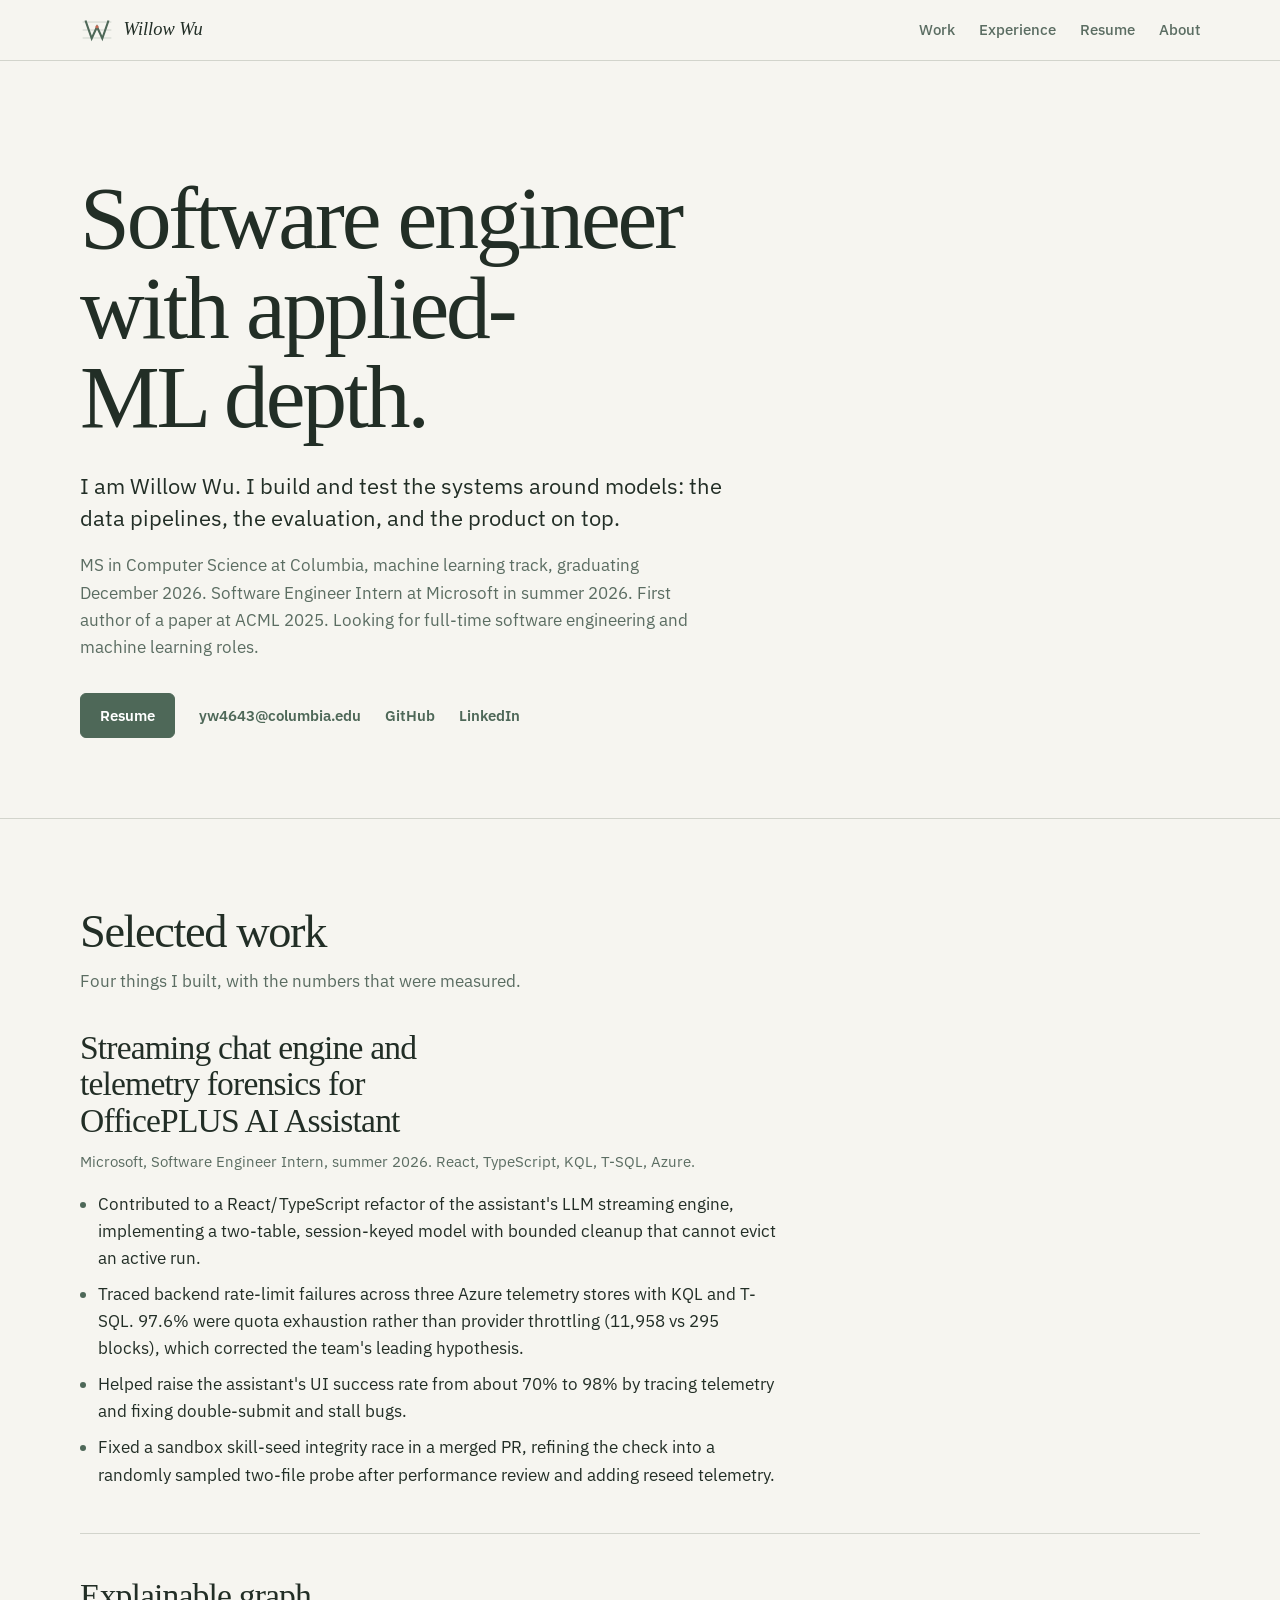
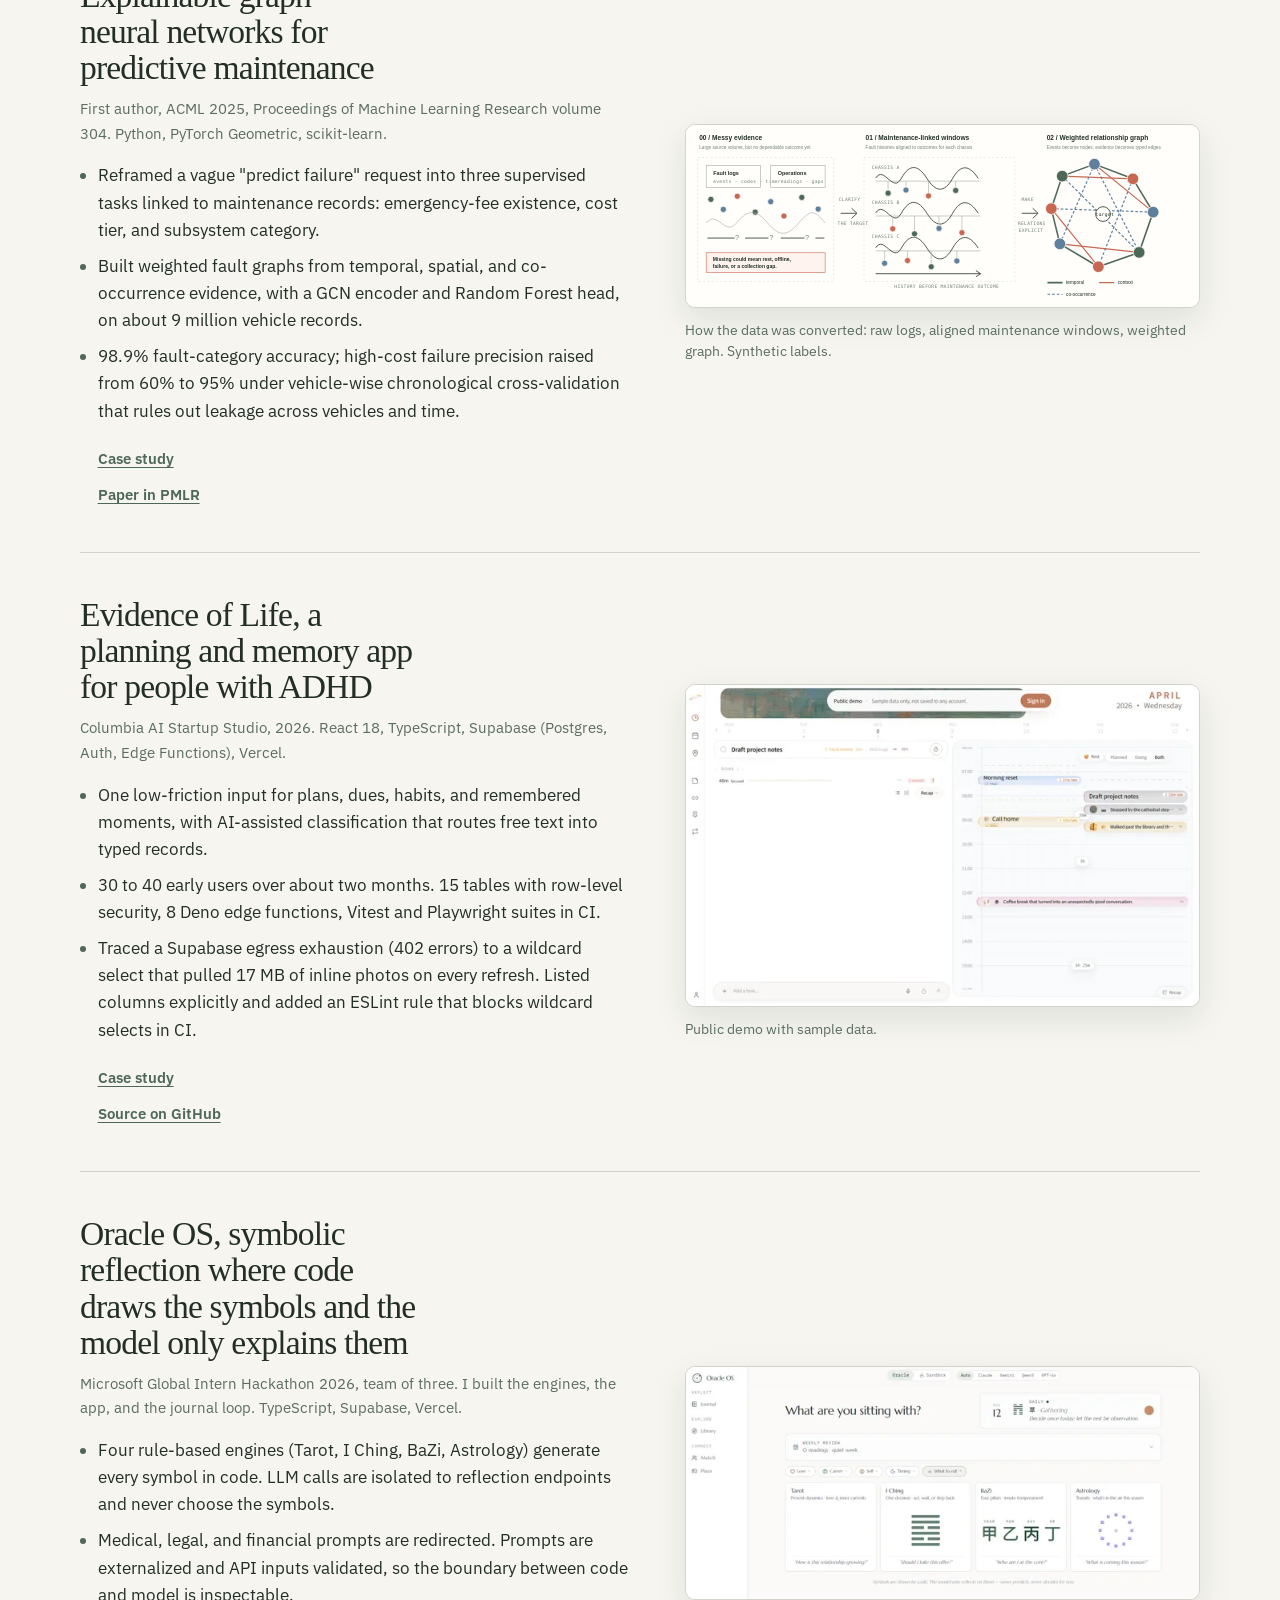
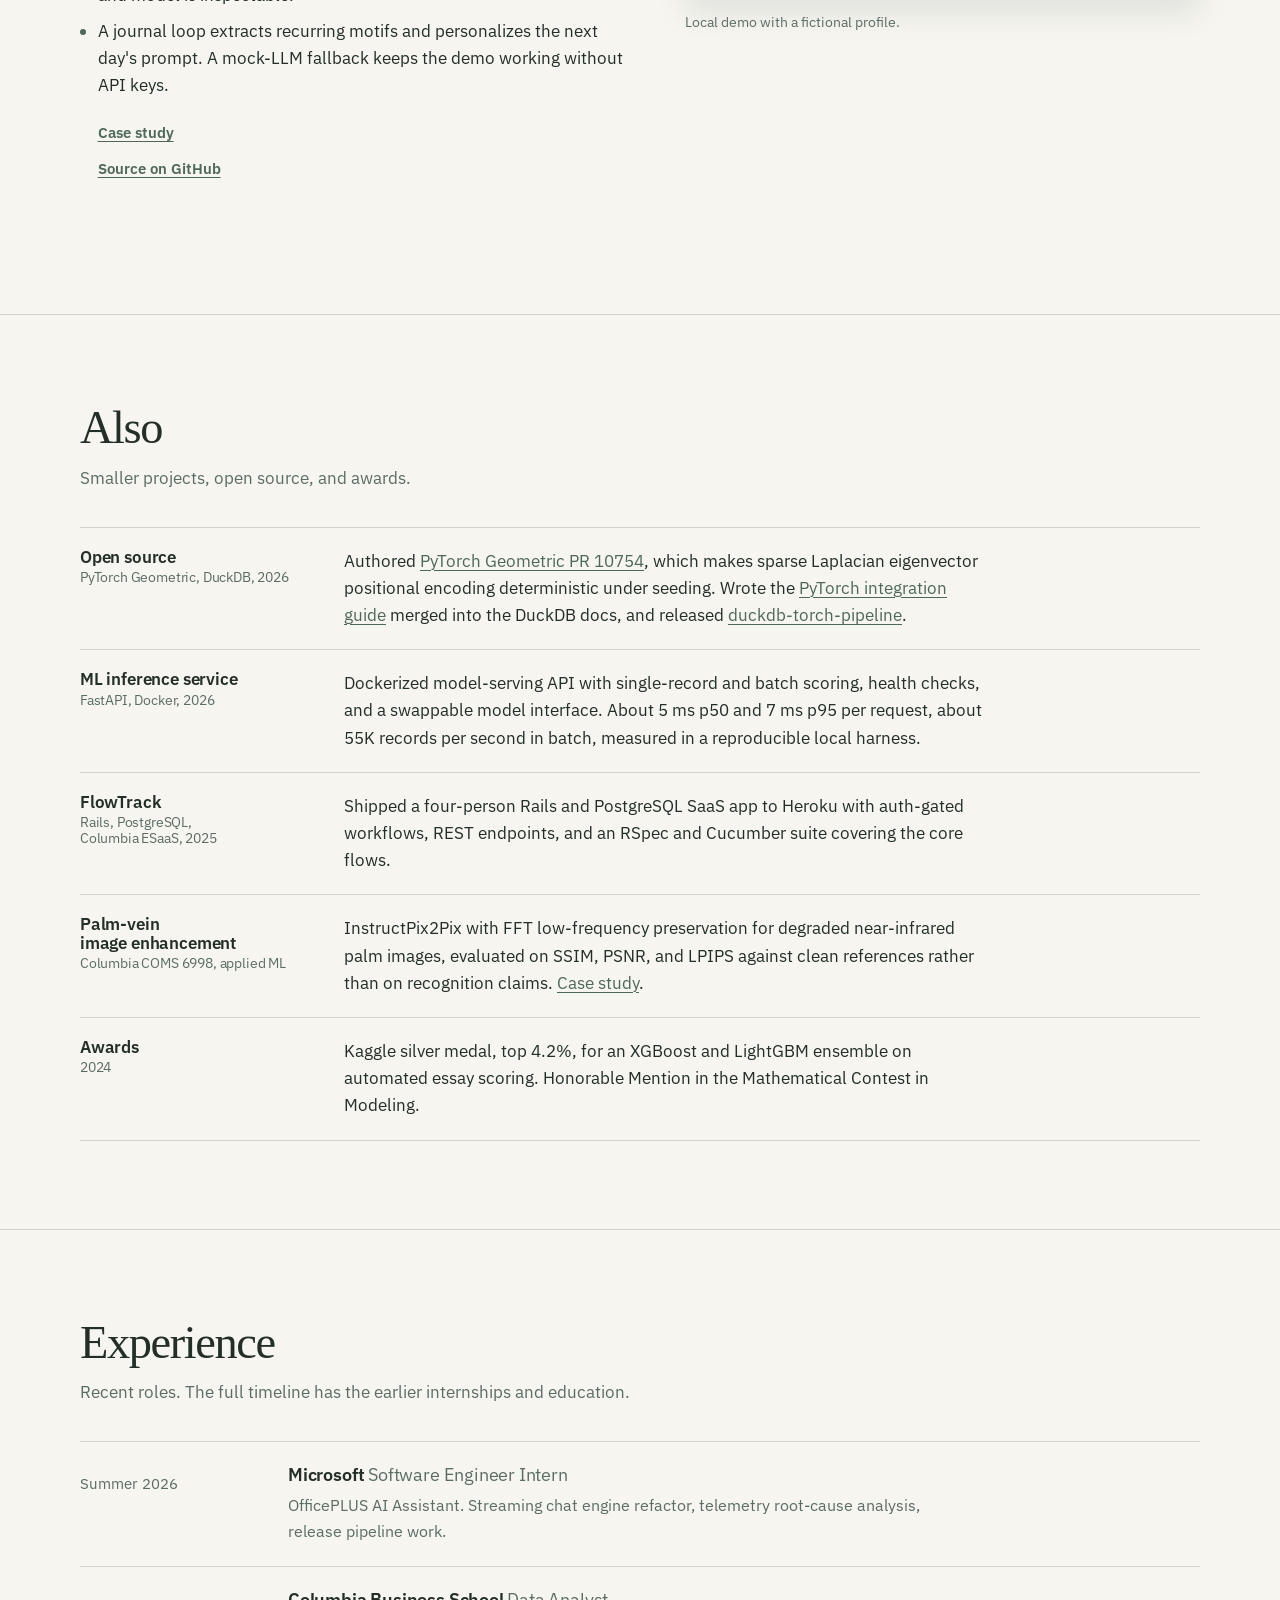
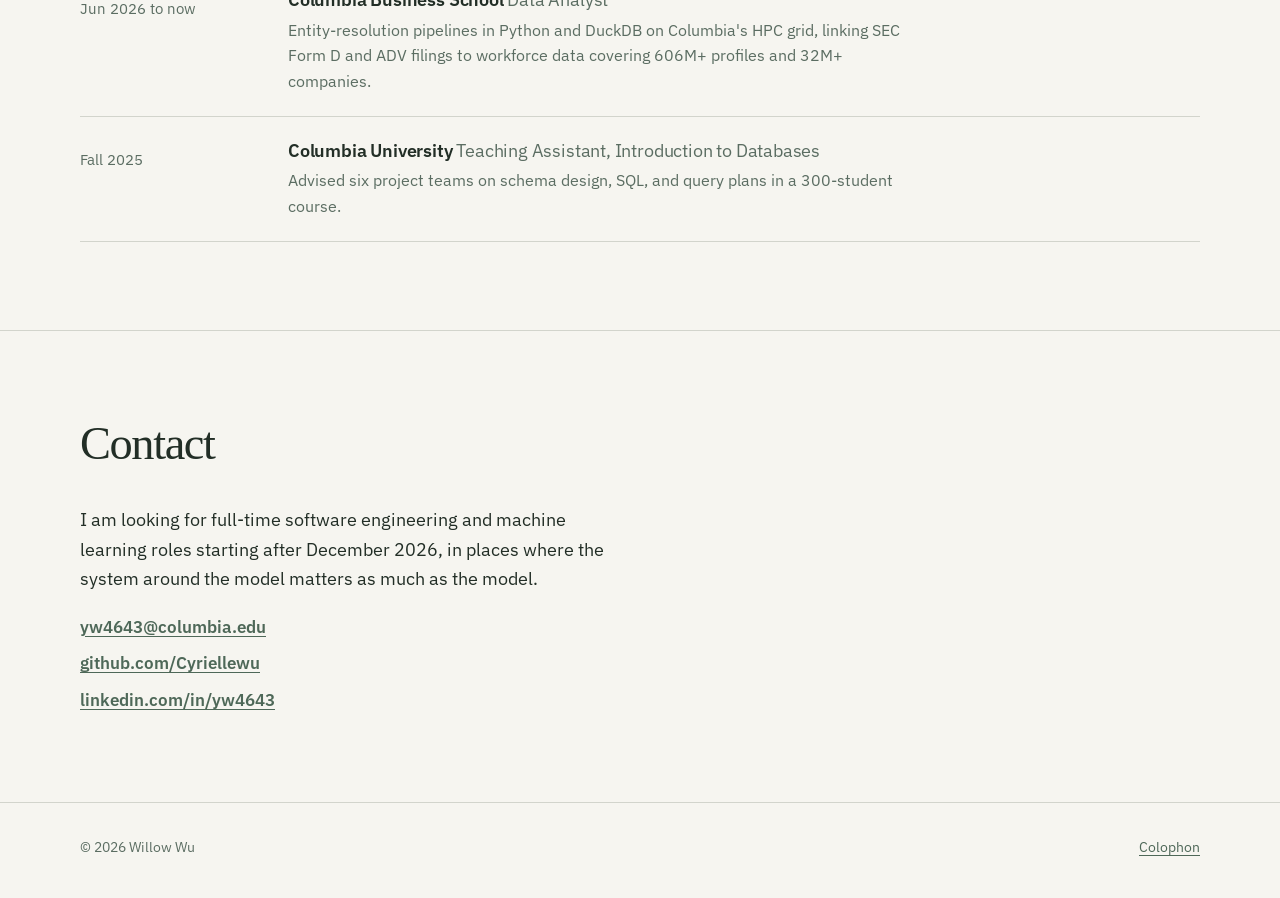
==== commit e05658bf: "Restore the original type and palette on the new layout Bring back Fraunces for headings and IBM Ple" ====
--- a/index.html
+++ b/index.html
@@ -32,15 +32,15 @@
       }
     </script>
     <link rel="icon" href="favicon.svg" type="image/svg+xml" />
-    <link rel="preload" href="assets/fonts/bricolage-grotesque-latin.woff2" as="font" type="font/woff2" crossorigin />
-    <link rel="preload" href="assets/fonts/source-serif-4-latin.woff2" as="font" type="font/woff2" crossorigin />
+    <link rel="preload" href="assets/fonts/fraunces-latin.woff2" as="font" type="font/woff2" crossorigin />
+    <link rel="preload" href="assets/fonts/ibm-plex-sans-latin.woff2" as="font" type="font/woff2" crossorigin />
     <link rel="stylesheet" href="styles.css" />
   </head>
   <body>
     <a class="skip-link" href="#main">Skip to content</a>
     <header class="site-header">
       <div class="wrap">
-        <a class="site-name" href="index.html">Willow Wu</a>
+        <a class="site-name" href="index.html"><img src="assets/identity/ruled-w.svg" width="34" height="26" alt="" />Willow Wu</a>
         <nav class="site-nav" aria-label="Primary">
           <a href="#work">Work</a>
           <a href="path.html">Experience</a>
@@ -52,8 +52,8 @@
 
     <main id="main">
       <section class="wrap hero">
-        <h1>Willow Wu</h1>
-        <p class="hero-lede">Software engineer with applied-ML depth. I build and test the systems around models: the data pipelines, the evaluation, and the product on top.</p>
+        <h1>Software engineer with applied-ML depth.</h1>
+        <p class="hero-lede">I am Willow Wu. I build and test the systems around models: the data pipelines, the evaluation, and the product on top.</p>
         <p class="hero-facts">MS in Computer Science at Columbia, machine learning track, graduating December 2026. Software Engineer Intern at Microsoft in summer 2026. First author of a paper at ACML 2025. Looking for full-time software engineering and machine learning roles.</p>
         <div class="hero-actions">
           <a class="btn btn-primary" href="resumes.html">Resume</a>
@@ -65,7 +65,7 @@
 
       <section id="work" class="section">
         <div class="wrap section-grid">
-          <h2 class="section-label">Work<span>Four things I built, with the numbers that were measured.</span></h2>
+          <h2 class="section-label">Selected work<span>Four things I built, with the numbers that were measured.</span></h2>
           <div class="project-list">
 
             <article class="project no-figure">
--- a/styles.css
+++ b/styles.css
@@ -1,68 +1,80 @@
 /* Willow Wu: personal site
-   Layout: one left-aligned column, 1120px max. Sections pair a label column on the left with content on the right.
-   Type: Bricolage Grotesque for headings and interface text, Source Serif 4 for running text.
-   Color: white paper, graphite ink, one cobalt accent reserved for links and focus. */
+   Layout: one left-aligned column, 1120px max, large section headings, project rows with big figures.
+   Type: Fraunces for headings, IBM Plex Sans for running text and interface.
+   Color: warm paper, dark green ink, sage accent. Light and dark themes. */
 
 @font-face {
-  font-family: "Bricolage Grotesque";
-  src: url("assets/fonts/bricolage-grotesque-latin.woff2") format("woff2");
-  font-weight: 400 800;
+  font-family: "Fraunces";
+  src: url("assets/fonts/fraunces-latin.woff2") format("woff2");
   font-style: normal;
+  font-weight: 400 600;
   font-display: swap;
 }
 @font-face {
-  font-family: "Source Serif 4";
-  src: url("assets/fonts/source-serif-4-latin.woff2") format("woff2");
+  font-family: "Fraunces";
+  src: url("assets/fonts/fraunces-italic-latin.woff2") format("woff2");
+  font-style: italic;
   font-weight: 400 600;
+  font-display: swap;
+}
+@font-face {
+  font-family: "IBM Plex Sans";
+  src: url("assets/fonts/ibm-plex-sans-latin.woff2") format("woff2");
   font-style: normal;
-  font-display: swap;
-}
-@font-face {
-  font-family: "Source Serif 4";
-  src: url("assets/fonts/source-serif-4-italic-latin.woff2") format("woff2");
   font-weight: 400 600;
-  font-style: italic;
   font-display: swap;
 }
 
 :root {
   color-scheme: light;
-  --bg: #ffffff;
-  --surface: #f2f4f3;
-  --ink: #16211f;
-  --muted: #5b6966;
-  --line: #d8dedb;
-  --line-strong: #16211f;
-  --accent: #1f3fd0;
+  --bg: #f6f5f0;
+  --surface: #fffefa;
+  --surface-soft: #efeee8;
+  --ink: #222e26;
+  --muted: #5b6d62;
+  --line: #d2d4cc;
+  --line-strong: #222e26;
+  --accent: #4e6858;
+  --accent-hover: #3b5244;
+  --accent-soft: rgba(78, 104, 88, 0.1);
   --accent-ink: #ffffff;
-  --font-display: "Bricolage Grotesque", "Helvetica Neue", Arial, sans-serif;
-  --font-text: "Source Serif 4", Georgia, "Times New Roman", serif;
+  --shadow: 0 12px 32px rgba(34, 46, 38, 0.1);
+  --font-display: "Fraunces", Georgia, "Times New Roman", serif;
+  --font-text: "IBM Plex Sans", "Helvetica Neue", Arial, sans-serif;
   --gutter-left: max(20px, env(safe-area-inset-left, 0px));
   --gutter-right: max(20px, env(safe-area-inset-right, 0px));
 }
 @media (prefers-color-scheme: dark) {
   :root:not([data-theme="light"]) {
     color-scheme: dark;
-    --bg: #111516;
-    --surface: #1a2022;
-    --ink: #e9edeb;
-    --muted: #9aa7a3;
-    --line: #2b3335;
-    --line-strong: #e9edeb;
-    --accent: #93a6ff;
-    --accent-ink: #111516;
+    --bg: #171d1a;
+    --surface: #1f2622;
+    --surface-soft: #242c27;
+    --ink: #ecebe4;
+    --muted: #a3b0a8;
+    --line: #323b35;
+    --line-strong: #ecebe4;
+    --accent: #9fbcaa;
+    --accent-hover: #b8d2c3;
+    --accent-soft: rgba(159, 188, 170, 0.14);
+    --accent-ink: #171d1a;
+    --shadow: 0 12px 32px rgba(0, 0, 0, 0.35);
   }
 }
 :root[data-theme="dark"] {
   color-scheme: dark;
-  --bg: #111516;
-  --surface: #1a2022;
-  --ink: #e9edeb;
-  --muted: #9aa7a3;
-  --line: #2b3335;
-  --line-strong: #e9edeb;
-  --accent: #93a6ff;
-  --accent-ink: #111516;
+  --bg: #171d1a;
+  --surface: #1f2622;
+  --surface-soft: #242c27;
+  --ink: #ecebe4;
+  --muted: #a3b0a8;
+  --line: #323b35;
+  --line-strong: #ecebe4;
+  --accent: #9fbcaa;
+  --accent-hover: #b8d2c3;
+  --accent-soft: rgba(159, 188, 170, 0.14);
+  --accent-ink: #171d1a;
+  --shadow: 0 12px 32px rgba(0, 0, 0, 0.35);
 }
 
 *, *::before, *::after { box-sizing: border-box; }
@@ -74,22 +86,21 @@
   font-family: var(--font-text);
   font-size: 1.0625rem;
   line-height: 1.6;
-  font-optical-sizing: auto;
   text-rendering: optimizeLegibility;
 }
 h1, h2, h3, h4, p, ul, ol, dl, dd, figure, blockquote { margin: 0; }
 img, svg { max-width: 100%; height: auto; display: block; }
 a { color: inherit; text-decoration: none; }
 p a, li a, dd a, .prose a { color: var(--accent); text-decoration: underline; text-decoration-thickness: 1px; text-underline-offset: 3px; }
-p a:hover, li a:hover, dd a:hover, .prose a:hover { text-decoration-thickness: 2px; }
+p a:hover, li a:hover, dd a:hover, .prose a:hover { color: var(--accent-hover); text-decoration-thickness: 2px; }
 :focus-visible { outline: 2px solid var(--accent); outline-offset: 3px; }
 ::selection { background: var(--accent); color: var(--accent-ink); }
 
 h1, h2, h3, h4 {
   font-family: var(--font-display);
-  font-weight: 600;
-  line-height: 1.1;
-  letter-spacing: -0.02em;
+  font-weight: 500;
+  line-height: 1.08;
+  letter-spacing: -0.025em;
   text-wrap: balance;
   font-optical-sizing: auto;
 }
@@ -97,7 +108,7 @@
 .skip-link {
   position: fixed; top: 0.75rem; left: 0.75rem; z-index: 50;
   padding: 0.6rem 0.9rem; background: var(--accent); color: var(--accent-ink);
-  font-family: var(--font-display); transform: translateY(-200%);
+  font-weight: 600; transform: translateY(-200%);
 }
 .skip-link:focus { transform: none; }
 
@@ -112,102 +123,108 @@
 /* Header */
 .site-header {
   position: sticky; top: env(safe-area-inset-top, 0px); z-index: 20;
-  background: var(--bg);
+  background: color-mix(in srgb, var(--bg) 92%, transparent);
+  backdrop-filter: blur(10px);
   border-bottom: 1px solid var(--line);
 }
 .site-header .wrap {
   display: flex; flex-wrap: wrap; align-items: center; justify-content: space-between;
-  gap: 0.5rem 1.5rem; min-height: 3.75rem; padding-block: 0.75rem;
-}
-.site-name { font-family: var(--font-display); font-weight: 650; font-size: 1.1rem; letter-spacing: -0.01em; }
-.site-nav { display: flex; flex-wrap: wrap; gap: 0.25rem 1.5rem; font-family: var(--font-display); font-weight: 500; font-size: 0.95rem; color: var(--muted); }
-.site-nav a { padding-block: 0.25rem; border-bottom: 1.5px solid transparent; }
+  gap: 0.5rem 1.5rem; min-height: 3.75rem; padding-block: 0.7rem;
+}
+.site-name { display: inline-flex; align-items: center; gap: 0.6rem; font-family: var(--font-display); font-style: italic; font-weight: 500; font-size: 1.15rem; }
+.site-name img { width: 34px; height: 26px; }
+.site-nav { display: flex; flex-wrap: wrap; gap: 0.25rem 1.5rem; font-weight: 500; font-size: 0.95rem; color: var(--muted); }
+.site-nav a { padding-block: 0.25rem; border-bottom: 2px solid transparent; }
 .site-nav a:hover { color: var(--ink); }
-.site-nav a[aria-current="page"] { color: var(--ink); border-bottom-color: var(--ink); }
+.site-nav a[aria-current="page"] { color: var(--ink); border-bottom-color: var(--accent); }
 
 /* Hero */
-.hero { padding-block: clamp(3rem, 8vw, 6.5rem) clamp(2.5rem, 6vw, 4.5rem); }
+.hero { padding-block: clamp(3.5rem, 9vw, 7rem) clamp(3rem, 7vw, 5rem); }
 .hero h1 {
-  font-size: clamp(3rem, 9.5vw, 6.75rem);
-  font-weight: 700;
-  letter-spacing: -0.045em;
-  line-height: 0.95;
-}
-.hero-lede { max-width: 44ch; margin-top: 1.75rem; font-size: clamp(1.2rem, 2.2vw, 1.5rem); line-height: 1.4; }
-.hero-facts { max-width: 62ch; margin-top: 1.25rem; color: var(--muted); font-size: 1.0625rem; }
+  max-width: 16ch;
+  font-size: clamp(2.8rem, 7.5vw, 5.6rem);
+  font-weight: 500;
+  letter-spacing: -0.035em;
+  line-height: 1.0;
+}
+.hero-lede { max-width: 52ch; margin-top: 1.75rem; font-size: clamp(1.15rem, 2vw, 1.4rem); line-height: 1.45; }
+.hero-facts { max-width: 62ch; margin-top: 1.1rem; color: var(--muted); font-size: 1.0625rem; }
 .hero-actions { display: flex; flex-wrap: wrap; align-items: center; gap: 0.75rem 1.5rem; margin-top: 2rem; }
 
 .btn {
   display: inline-flex; align-items: center; gap: 0.5rem;
-  min-height: 2.75rem; padding: 0.55rem 1.1rem;
-  border: 1.5px solid var(--line-strong); border-radius: 3px;
-  background: transparent; color: var(--ink);
-  font-family: var(--font-display); font-weight: 600; font-size: 0.95rem; line-height: 1.2;
-  cursor: pointer; transition: background-color 150ms ease, color 150ms ease, border-color 150ms ease;
-}
-.btn:hover { background: var(--ink); color: var(--bg); }
-.btn-primary { background: var(--ink); color: var(--bg); }
-.btn-primary:hover { background: var(--accent); border-color: var(--accent); color: var(--accent-ink); }
-.link { font-family: var(--font-display); font-weight: 500; font-size: 0.95rem; color: var(--accent); }
-.link:hover { text-decoration: underline; text-underline-offset: 3px; }
+  min-height: 2.8rem; padding: 0.6rem 1.2rem;
+  border: 1.5px solid var(--accent); border-radius: 6px;
+  background: transparent; color: var(--accent);
+  font-weight: 600; font-size: 0.95rem; line-height: 1.2;
+  cursor: pointer; transition: background-color 150ms ease, color 150ms ease, border-color 150ms ease, transform 150ms ease;
+}
+.btn:hover { background: var(--accent); color: var(--accent-ink); transform: translateY(-1px); }
+.btn-primary { background: var(--accent); color: var(--accent-ink); }
+.btn-primary:hover { background: var(--accent-hover); border-color: var(--accent-hover); color: var(--accent-ink); }
+.link { font-weight: 600; font-size: 0.95rem; color: var(--accent); }
+.link:hover { color: var(--accent-hover); text-decoration: underline; text-underline-offset: 3px; }
 .link-list { display: flex; flex-wrap: wrap; gap: 0.4rem 1.5rem; padding: 0; margin: 0; list-style: none; }
 
-/* Sections: label column + content */
-.section { padding-block: clamp(2.5rem, 6vw, 4.5rem); border-top: 1px solid var(--line); }
-.section-grid { display: grid; grid-template-columns: 11rem minmax(0, 1fr); gap: 1.5rem 3rem; align-items: start; }
-.section-label { font-family: var(--font-display); font-weight: 600; font-size: 1.05rem; letter-spacing: -0.01em; position: sticky; top: 4.5rem; }
-.section-label span { display: block; margin-top: 0.4rem; color: var(--muted); font-family: var(--font-text); font-weight: 400; font-size: 0.95rem; line-height: 1.45; }
+/* Sections */
+.section { padding-block: clamp(3rem, 7vw, 5.5rem); border-top: 1px solid var(--line); }
+.section-grid { display: grid; grid-template-columns: minmax(0, 1fr); gap: 2.25rem; align-items: start; }
+.section-label { font-size: clamp(2rem, 4vw, 2.9rem); letter-spacing: -0.03em; }
+.section-label span { display: block; max-width: 56ch; margin-top: 0.75rem; color: var(--muted); font-family: var(--font-text); font-weight: 400; font-size: 1.05rem; line-height: 1.5; letter-spacing: 0; }
 .section-intro { max-width: 60ch; color: var(--muted); }
-.section-foot { margin-top: 1.5rem; }
 
 /* Projects */
 .project-list { display: grid; }
 .project {
-  display: grid; grid-template-columns: minmax(0, 1fr) minmax(0, 42%);
-  gap: 1.5rem 3rem; align-items: start;
-  padding-block: 2.25rem; border-top: 1px solid var(--line);
+  display: grid; grid-template-columns: minmax(0, 1fr) minmax(0, 46%);
+  gap: 1.5rem 3.5rem; align-items: center;
+  padding-block: 2.75rem; border-top: 1px solid var(--line);
 }
 .project:first-child { border-top: 0; padding-top: 0; }
 .project.no-figure { grid-template-columns: minmax(0, 1fr); }
-.project h3 { font-size: clamp(1.45rem, 2.4vw, 1.8rem); max-width: 24ch; }
-.project .meta { margin-top: 0.5rem; color: var(--muted); font-size: 0.95rem; }
-.project ul { margin-top: 1.1rem; padding-left: 1.1rem; max-width: 62ch; display: grid; gap: 0.5rem; }
-.project li::marker { color: var(--muted); }
+.project h3 { font-size: clamp(1.6rem, 2.8vw, 2.1rem); max-width: 24ch; }
+.project .meta { margin-top: 0.6rem; color: var(--muted); font-size: 0.95rem; }
+.project ul { margin-top: 1.1rem; padding-left: 1.1rem; max-width: 60ch; display: grid; gap: 0.55rem; }
+.project li::marker { color: var(--accent); }
 .project .links { margin-top: 1.25rem; }
 .project.no-figure ul { max-width: 70ch; }
 
 figure.shot { margin: 0; }
 figure.shot .frame {
   display: block; width: 100%; padding: 0; margin: 0; overflow: hidden;
-  border: 1px solid var(--line); border-radius: 4px; background: var(--surface);
+  border: 1px solid var(--line); border-radius: 10px; background: var(--surface);
+  box-shadow: var(--shadow);
   cursor: zoom-in; color: inherit; text-align: inherit;
-}
+  transition: transform 200ms ease, box-shadow 200ms ease;
+}
+figure.shot .frame:hover { transform: translateY(-3px); }
 figure.shot .frame.static { cursor: default; }
+figure.shot .frame.static:hover { transform: none; }
 figure.shot img { width: 100%; height: auto; }
-figure.shot figcaption { margin-top: 0.6rem; color: var(--muted); font-size: 0.9rem; line-height: 1.45; }
+figure.shot figcaption { margin-top: 0.75rem; color: var(--muted); font-size: 0.9rem; line-height: 1.45; }
 
 /* Compact list of smaller work */
 .more-work { display: grid; border-top: 1px solid var(--line); }
-.more-work > div { display: grid; grid-template-columns: 13rem minmax(0, 1fr); gap: 0.5rem 2rem; padding-block: 1.1rem; border-bottom: 1px solid var(--line); }
-.more-work h4 { font-size: 1.05rem; font-weight: 600; }
-.more-work h4 span { display: block; margin-top: 0.2rem; color: var(--muted); font-family: var(--font-text); font-weight: 400; font-size: 0.9rem; }
+.more-work > div { display: grid; grid-template-columns: 14rem minmax(0, 1fr); gap: 0.5rem 2.5rem; padding-block: 1.25rem; border-bottom: 1px solid var(--line); }
+.more-work h4 { font-family: var(--font-text); font-size: 1.05rem; font-weight: 600; letter-spacing: -0.01em; }
+.more-work h4 span { display: block; margin-top: 0.2rem; color: var(--muted); font-weight: 400; font-size: 0.9rem; }
 .more-work p { max-width: 64ch; }
 
 /* Experience rows */
 .rows { display: grid; border-top: 1px solid var(--line); }
-.row { display: grid; grid-template-columns: 11rem minmax(0, 1fr); gap: 0.35rem 2rem; padding-block: 1.25rem; border-bottom: 1px solid var(--line); }
-.row .when { font-family: var(--font-display); font-variant-numeric: tabular-nums; font-size: 0.95rem; color: var(--muted); padding-top: 0.15rem; }
-.row h3 { font-size: 1.15rem; }
-.row h3 span { font-weight: 500; color: var(--muted); }
+.row { display: grid; grid-template-columns: 11rem minmax(0, 1fr); gap: 0.35rem 2rem; padding-block: 1.35rem; border-bottom: 1px solid var(--line); }
+.row .when { font-variant-numeric: tabular-nums; font-size: 0.95rem; color: var(--muted); padding-top: 0.15rem; }
+.row h3 { font-family: var(--font-text); font-size: 1.15rem; font-weight: 600; letter-spacing: -0.01em; line-height: 1.3; }
+.row h3 span { font-weight: 400; color: var(--muted); }
 .row p { max-width: 64ch; margin-top: 0.35rem; color: var(--muted); font-size: 1rem; }
 .row ul { max-width: 66ch; margin-top: 0.6rem; padding-left: 1.1rem; display: grid; gap: 0.4rem; font-size: 1rem; }
-.row li::marker { color: var(--muted); }
+.row li::marker { color: var(--accent); }
 
 /* Contact */
-.contact p { max-width: 50ch; }
-.contact-list { display: grid; gap: 0.6rem; margin-top: 1.25rem; padding: 0; list-style: none; font-family: var(--font-display); font-weight: 500; }
+.contact p { max-width: 50ch; font-size: 1.15rem; }
+.contact-list { display: grid; gap: 0.6rem; margin-top: 1.25rem; padding: 0; list-style: none; font-weight: 600; }
 .contact-list a { color: var(--accent); }
-.contact-list a:hover { text-decoration: underline; text-underline-offset: 3px; }
+.contact-list a:hover { color: var(--accent-hover); text-decoration: underline; text-underline-offset: 3px; }
 
 .site-footer { padding-block: 2rem 2.5rem; border-top: 1px solid var(--line); color: var(--muted); font-size: 0.9rem; }
 .site-footer .wrap { display: flex; flex-wrap: wrap; justify-content: space-between; gap: 0.5rem 2rem; }
@@ -215,56 +232,59 @@
 .site-footer a:hover { color: var(--ink); }
 
 /* Inner pages */
-.page { padding-block: clamp(3rem, 7vw, 5.5rem) clamp(3rem, 8vw, 6rem); }
-.page h1 { font-size: clamp(2.2rem, 5.5vw, 3.5rem); letter-spacing: -0.035em; max-width: 18ch; }
-.page .lede { max-width: 60ch; margin-top: 1.25rem; font-size: 1.2rem; line-height: 1.45; }
+.page { padding-block: clamp(3.5rem, 8vw, 6rem) clamp(3rem, 8vw, 6rem); }
+.page h1 { font-size: clamp(2.6rem, 6.5vw, 4.4rem); letter-spacing: -0.035em; max-width: 18ch; }
+.page .lede { max-width: 60ch; margin-top: 1.25rem; font-size: 1.2rem; line-height: 1.5; }
 .prose { max-width: 66ch; }
 .prose p + p, .prose ul + p, .prose p + ul { margin-top: 1rem; }
 .prose ul { padding-left: 1.1rem; display: grid; gap: 0.45rem; }
-.prose h2 { margin-top: 2.5rem; font-size: 1.4rem; }
+.prose li::marker { color: var(--accent); }
+.prose h2 { margin-top: 2.75rem; font-size: 1.7rem; }
 .prose h2 + p, .prose h2 + ul { margin-top: 0.75rem; }
-.stack { display: grid; gap: clamp(2rem, 5vw, 3.5rem); margin-top: clamp(2rem, 5vw, 3.5rem); }
-.stack > .section-grid { padding-top: 2rem; border-top: 1px solid var(--line); }
+.stack { display: grid; gap: clamp(2.5rem, 6vw, 4rem); margin-top: clamp(2.5rem, 6vw, 4rem); }
+.stack > .section-grid { grid-template-columns: 11rem minmax(0, 1fr); gap: 1rem 3rem; padding-top: 2rem; border-top: 1px solid var(--line); }
+.stack > .section-grid .section-label { font-size: 1.5rem; position: sticky; top: 4.75rem; }
 
 /* Case study pages */
-.case-hero { padding-block: clamp(3rem, 7vw, 5.5rem) clamp(2rem, 5vw, 3rem); }
-.case-hero .kicker { font-family: var(--font-display); font-weight: 500; color: var(--muted); font-size: 1rem; }
-.case-hero h1 { font-size: clamp(2.2rem, 5.5vw, 3.6rem); letter-spacing: -0.035em; max-width: 20ch; margin-top: 0.75rem; }
-.case-hero .lede { max-width: 60ch; margin-top: 1.25rem; font-size: 1.2rem; line-height: 1.45; }
+.case-hero { padding-block: clamp(3.5rem, 8vw, 6rem) clamp(2rem, 5vw, 3rem); }
+.case-hero .kicker { color: var(--muted); font-size: 1rem; }
+.case-hero h1 { font-size: clamp(2.6rem, 6.5vw, 4.4rem); letter-spacing: -0.035em; max-width: 20ch; margin-top: 0.75rem; }
+.case-hero .lede { max-width: 60ch; margin-top: 1.25rem; font-size: 1.2rem; line-height: 1.5; }
 .case-meta { display: grid; grid-template-columns: repeat(auto-fit, minmax(10rem, 1fr)); gap: 1rem 2rem; max-width: 52rem; margin-top: 2rem; padding-top: 1.25rem; border-top: 1px solid var(--line); }
-.case-meta dt { font-family: var(--font-display); font-weight: 500; font-size: 0.9rem; color: var(--muted); }
-.case-meta dd { margin-top: 0.2rem; font-size: 1rem; }
+.case-meta dt { font-size: 0.85rem; color: var(--muted); }
+.case-meta dd { margin-top: 0.2rem; font-size: 1rem; font-weight: 500; }
 .case-body { display: grid; gap: clamp(2.5rem, 6vw, 4rem); padding-block: clamp(1rem, 3vw, 2rem) clamp(3rem, 8vw, 6rem); }
 .case-body section { display: grid; grid-template-columns: 11rem minmax(0, 1fr); gap: 1rem 3rem; align-items: start; padding-top: 2rem; border-top: 1px solid var(--line); }
-.case-body section h2 { font-size: 1.15rem; position: sticky; top: 4.5rem; }
+.case-body section h2 { font-size: 1.5rem; position: sticky; top: 4.75rem; }
 .case-body .text { max-width: 66ch; }
 .case-body .text > p + p { margin-top: 1rem; }
 .case-body .text ul { margin-top: 1rem; padding-left: 1.1rem; display: grid; gap: 0.45rem; }
+.case-body .text li::marker { color: var(--accent); }
 .case-body .text .links { margin-top: 1.25rem; }
 .case-body figure.shot { margin-top: 1.5rem; }
-.flow { display: grid; grid-template-columns: repeat(3, minmax(0, 1fr)); gap: 1px; margin-top: 1.5rem; background: var(--line); border: 1px solid var(--line); border-radius: 4px; overflow: hidden; }
+.flow { display: grid; grid-template-columns: repeat(3, minmax(0, 1fr)); gap: 1px; margin-top: 1.5rem; background: var(--line); border: 1px solid var(--line); border-radius: 8px; overflow: hidden; }
 .flow.two { grid-template-columns: repeat(2, minmax(0, 1fr)); }
-.flow div { padding: 1rem 1.1rem; background: var(--surface); font-size: 0.95rem; }
-.flow strong { display: block; font-family: var(--font-display); font-weight: 600; font-size: 1rem; margin-bottom: 0.3rem; }
+.flow div { padding: 1.1rem 1.2rem; background: var(--surface); font-size: 0.95rem; }
+.flow strong { display: block; font-family: var(--font-display); font-weight: 500; font-size: 1.15rem; margin-bottom: 0.3rem; }
 .flow span { color: var(--muted); }
-.result { margin-top: 1.5rem; padding: 1.4rem 1.6rem; border-radius: 4px; background: var(--surface); max-width: 36rem; }
-.result strong { display: block; font-family: var(--font-display); font-weight: 700; font-size: clamp(2.2rem, 5vw, 3.2rem); letter-spacing: -0.04em; line-height: 1; font-variant-numeric: tabular-nums; }
+.result { margin-top: 1.5rem; padding: 1.5rem 1.7rem; border-radius: 8px; background: var(--accent-soft); border-left: 3px solid var(--accent); max-width: 36rem; }
+.result strong { display: block; font-family: var(--font-display); font-weight: 500; font-size: clamp(2.4rem, 5vw, 3.6rem); letter-spacing: -0.04em; line-height: 1; color: var(--accent); font-variant-numeric: tabular-nums; }
 .result p { margin-top: 0.6rem; color: var(--muted); font-size: 0.95rem; max-width: 40ch; }
-.formula { margin-top: 1.5rem; padding: 0.9rem 1.1rem; border-radius: 4px; background: var(--surface); font-family: ui-monospace, "SFMono-Regular", Menlo, Consolas, monospace; font-size: 0.95rem; overflow-x: auto; }
+.formula { margin-top: 1.5rem; padding: 0.9rem 1.1rem; border-radius: 6px; background: var(--surface-soft); font-family: ui-monospace, "SFMono-Regular", Menlo, Consolas, monospace; font-size: 0.95rem; overflow-x: auto; }
 .formula + p { margin-top: 0.6rem; color: var(--muted); font-size: 0.9rem; }
 .case-next { padding-block: 2rem 3rem; border-top: 1px solid var(--line); }
 .case-next a { display: inline-block; }
-.case-next span { display: block; font-family: var(--font-display); font-weight: 500; color: var(--muted); font-size: 0.95rem; }
-.case-next strong { display: block; margin-top: 0.3rem; font-family: var(--font-display); font-weight: 600; font-size: 1.5rem; letter-spacing: -0.02em; }
+.case-next span { display: block; color: var(--muted); font-size: 0.95rem; }
+.case-next strong { display: block; margin-top: 0.3rem; font-family: var(--font-display); font-weight: 500; font-size: 1.8rem; letter-spacing: -0.02em; }
 .case-next a:hover strong { color: var(--accent); }
 
 /* Resume page */
 .resume { max-width: 56rem; }
 .resume-head { display: flex; flex-wrap: wrap; justify-content: space-between; gap: 1rem 2rem; align-items: flex-end; }
-.resume-head .lines { color: var(--muted); font-size: 1rem; }
+.resume-head .lines { color: var(--muted); font-size: 1rem; margin-top: 0.75rem; }
 .resume-head .lines a { color: var(--accent); text-decoration: underline; text-underline-offset: 3px; }
 .resume-section { display: grid; grid-template-columns: 11rem minmax(0, 1fr); gap: 1rem 3rem; padding-top: 1.75rem; margin-top: 1.75rem; border-top: 1px solid var(--line); }
-.resume-section h2 { font-size: 1.1rem; position: sticky; top: 4.5rem; }
+.resume-section h2 { font-size: 1.4rem; position: sticky; top: 4.75rem; }
 .resume-section .rows { border-top: 0; }
 .resume-section .row { grid-template-columns: minmax(0, 1fr) auto; gap: 0.2rem 1.5rem; padding-block: 1rem; }
 .resume-section .row:first-child { padding-top: 0; }
@@ -276,14 +296,14 @@
 .resume-section .row ul li { font-size: 0.98rem; }
 .skills { display: grid; gap: 0.5rem; }
 .skills div { display: grid; grid-template-columns: 9rem minmax(0, 1fr); gap: 0.25rem 1rem; font-size: 0.98rem; }
-.skills dt { font-family: var(--font-display); font-weight: 600; font-size: 0.95rem; }
+.skills dt { font-weight: 600; font-size: 0.95rem; }
 
 /* Lightbox */
-.viewer { width: min(1180px, calc(100% - 2rem)); max-width: none; max-height: calc(100vh - 2rem); margin: auto; padding: 3rem 1rem 1rem; border: 1px solid var(--line); border-radius: 6px; background: var(--bg); color: var(--ink); }
-.viewer::backdrop { background: rgba(10, 14, 15, 0.7); }
-.viewer img { width: 100%; height: auto; border: 1px solid var(--line); }
+.viewer { width: min(1180px, calc(100% - 2rem)); max-width: none; max-height: calc(100vh - 2rem); margin: auto; padding: 3rem 1rem 1rem; border: 1px solid var(--line); border-radius: 10px; background: var(--bg); color: var(--ink); }
+.viewer::backdrop { background: rgba(20, 28, 24, 0.72); }
+.viewer img { width: 100%; height: auto; border: 1px solid var(--line); border-radius: 6px; }
 .viewer p { margin-top: 0.75rem; color: var(--muted); font-size: 0.95rem; }
-.viewer-close { position: absolute; top: 0.6rem; right: 0.75rem; min-height: 2.25rem; padding: 0.3rem 0.7rem; border: 1px solid var(--line); border-radius: 3px; background: var(--surface); color: var(--ink); font-family: var(--font-display); font-weight: 600; cursor: pointer; }
+.viewer-close { position: absolute; top: 0.6rem; right: 0.75rem; min-height: 2.25rem; padding: 0.3rem 0.8rem; border: 1px solid var(--line); border-radius: 6px; background: var(--surface); color: var(--ink); font-family: var(--font-text); font-weight: 600; cursor: pointer; }
 
 /* Responsive */
 @media (max-width: 860px) {
@@ -293,8 +313,8 @@
   .flow, .flow.two { grid-template-columns: minmax(0, 1fr); }
 }
 @media (max-width: 720px) {
-  .section-grid, .case-body section, .resume-section { grid-template-columns: minmax(0, 1fr); gap: 0.75rem; }
-  .section-label, .case-body section h2, .resume-section h2 { position: static; }
+  .stack > .section-grid, .case-body section, .resume-section { grid-template-columns: minmax(0, 1fr); gap: 0.75rem; }
+  .stack > .section-grid .section-label, .case-body section h2, .resume-section h2 { position: static; }
   .row { grid-template-columns: minmax(0, 1fr); gap: 0.15rem; }
   .resume-section .row { grid-template-columns: minmax(0, 1fr); }
   .resume-section .row .when { text-align: left; order: -1; }
@@ -302,9 +322,6 @@
   .site-header .wrap { padding-block: 0.6rem; }
   .site-nav { font-size: 0.9rem; gap: 0.25rem 1.1rem; }
 }
-@media (max-width: 420px) {
-  .hero h1 { font-size: clamp(2.6rem, 14vw, 3.2rem); }
-}
 @media (prefers-reduced-motion: reduce) {
   html { scroll-behavior: auto; }
   *, *::before, *::after { transition-duration: 0.01ms !important; animation-duration: 0.01ms !important; }
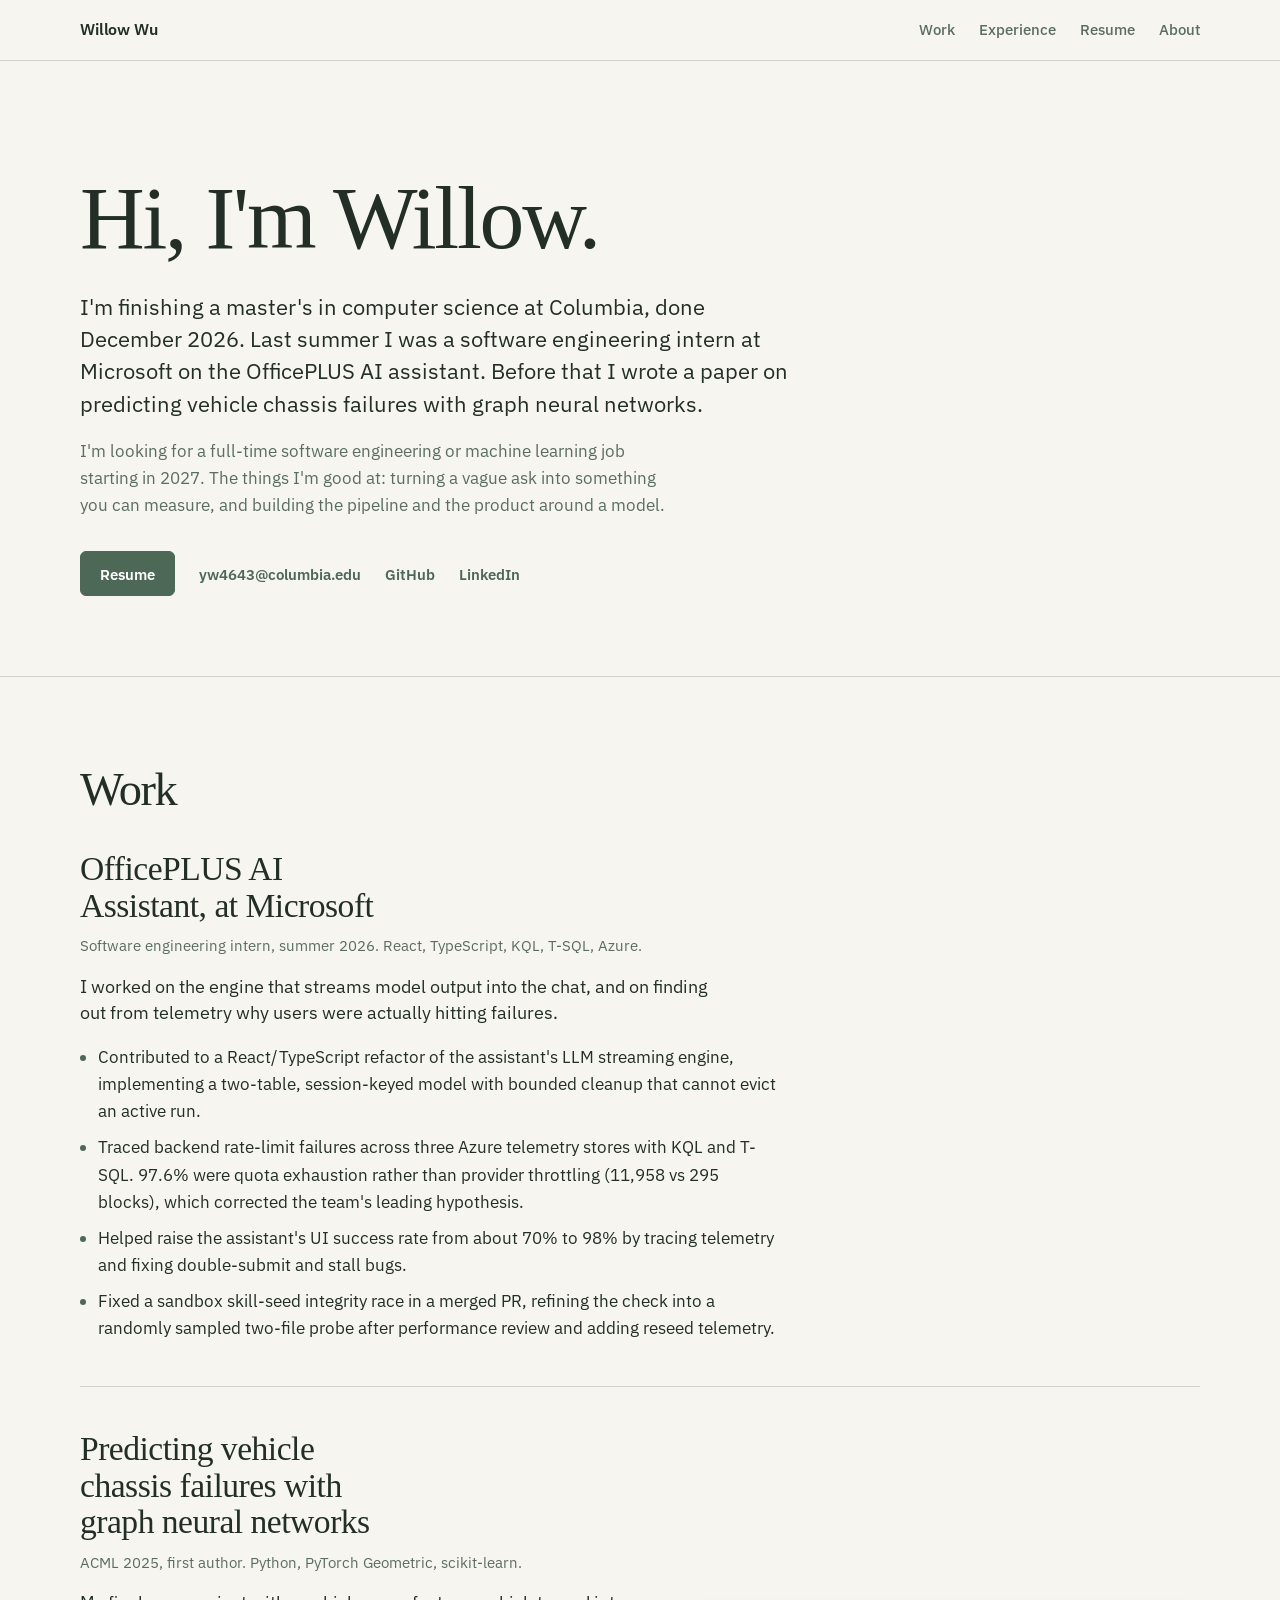
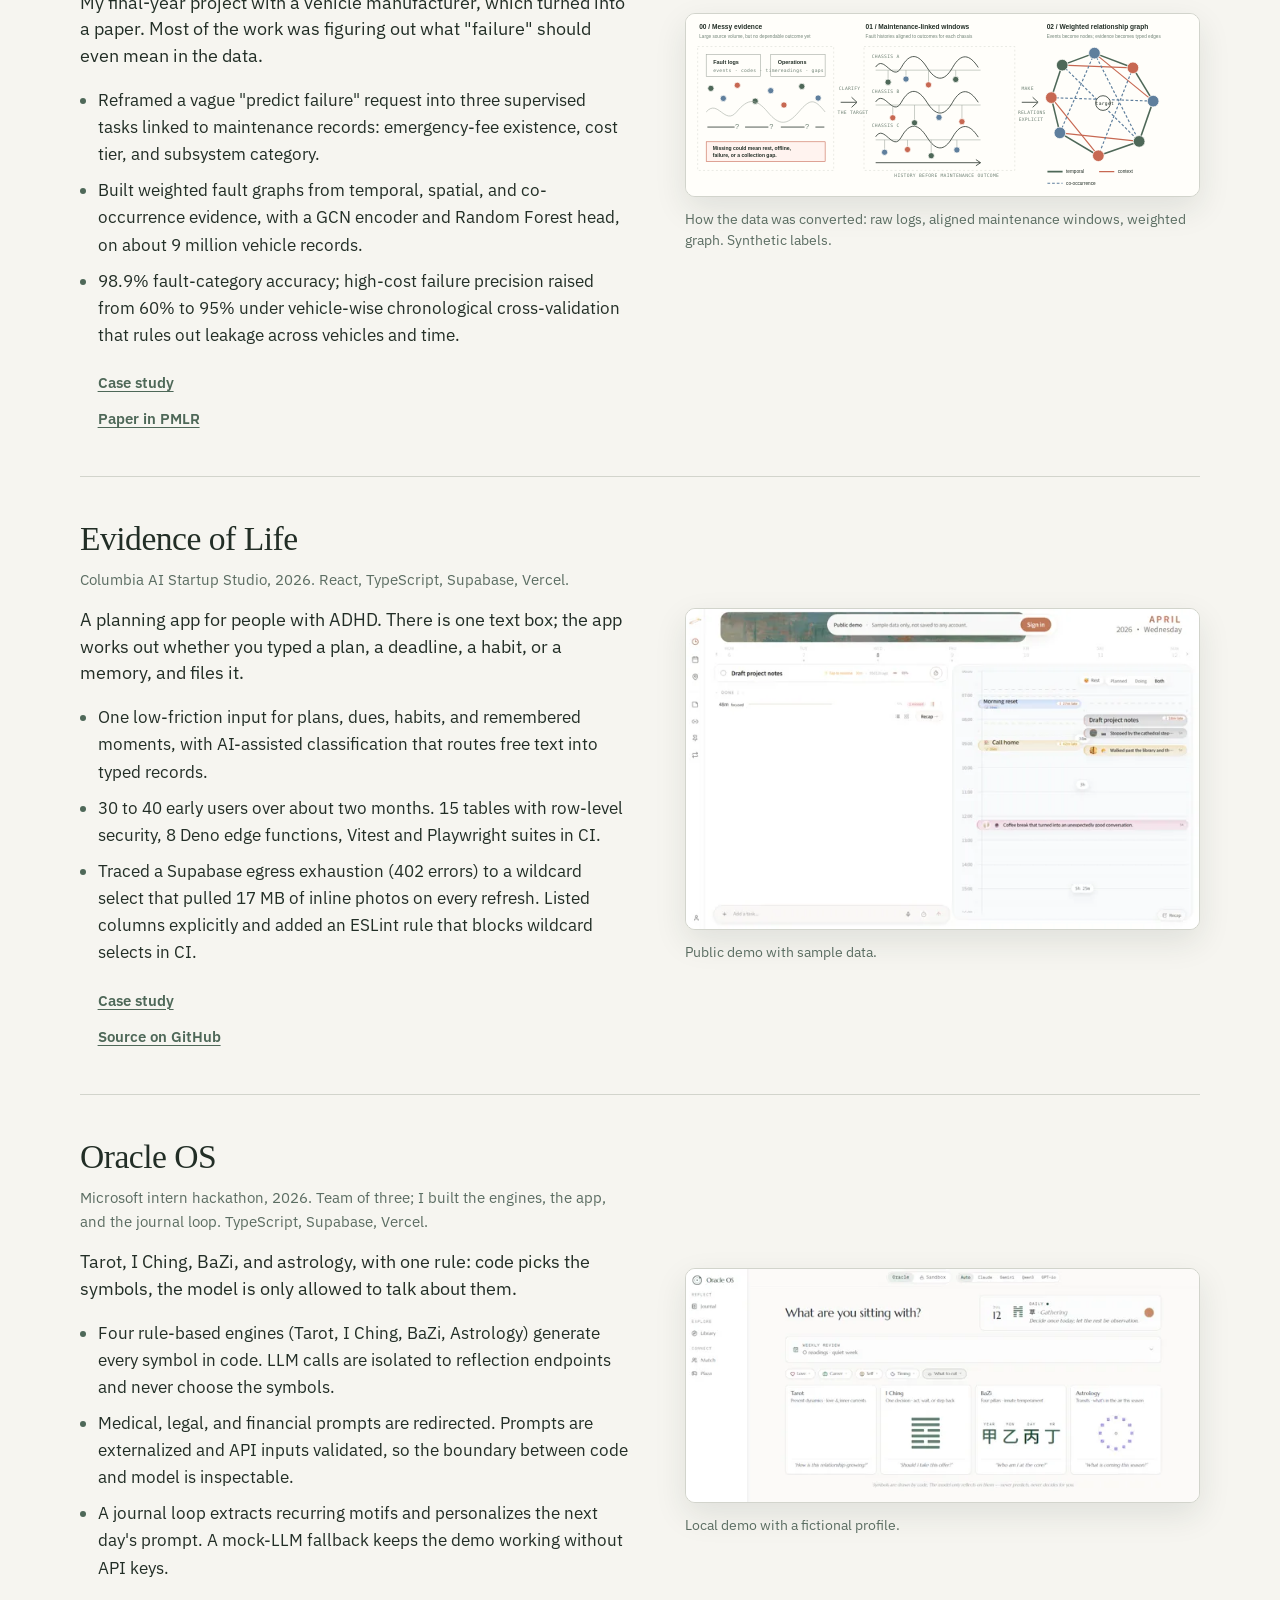
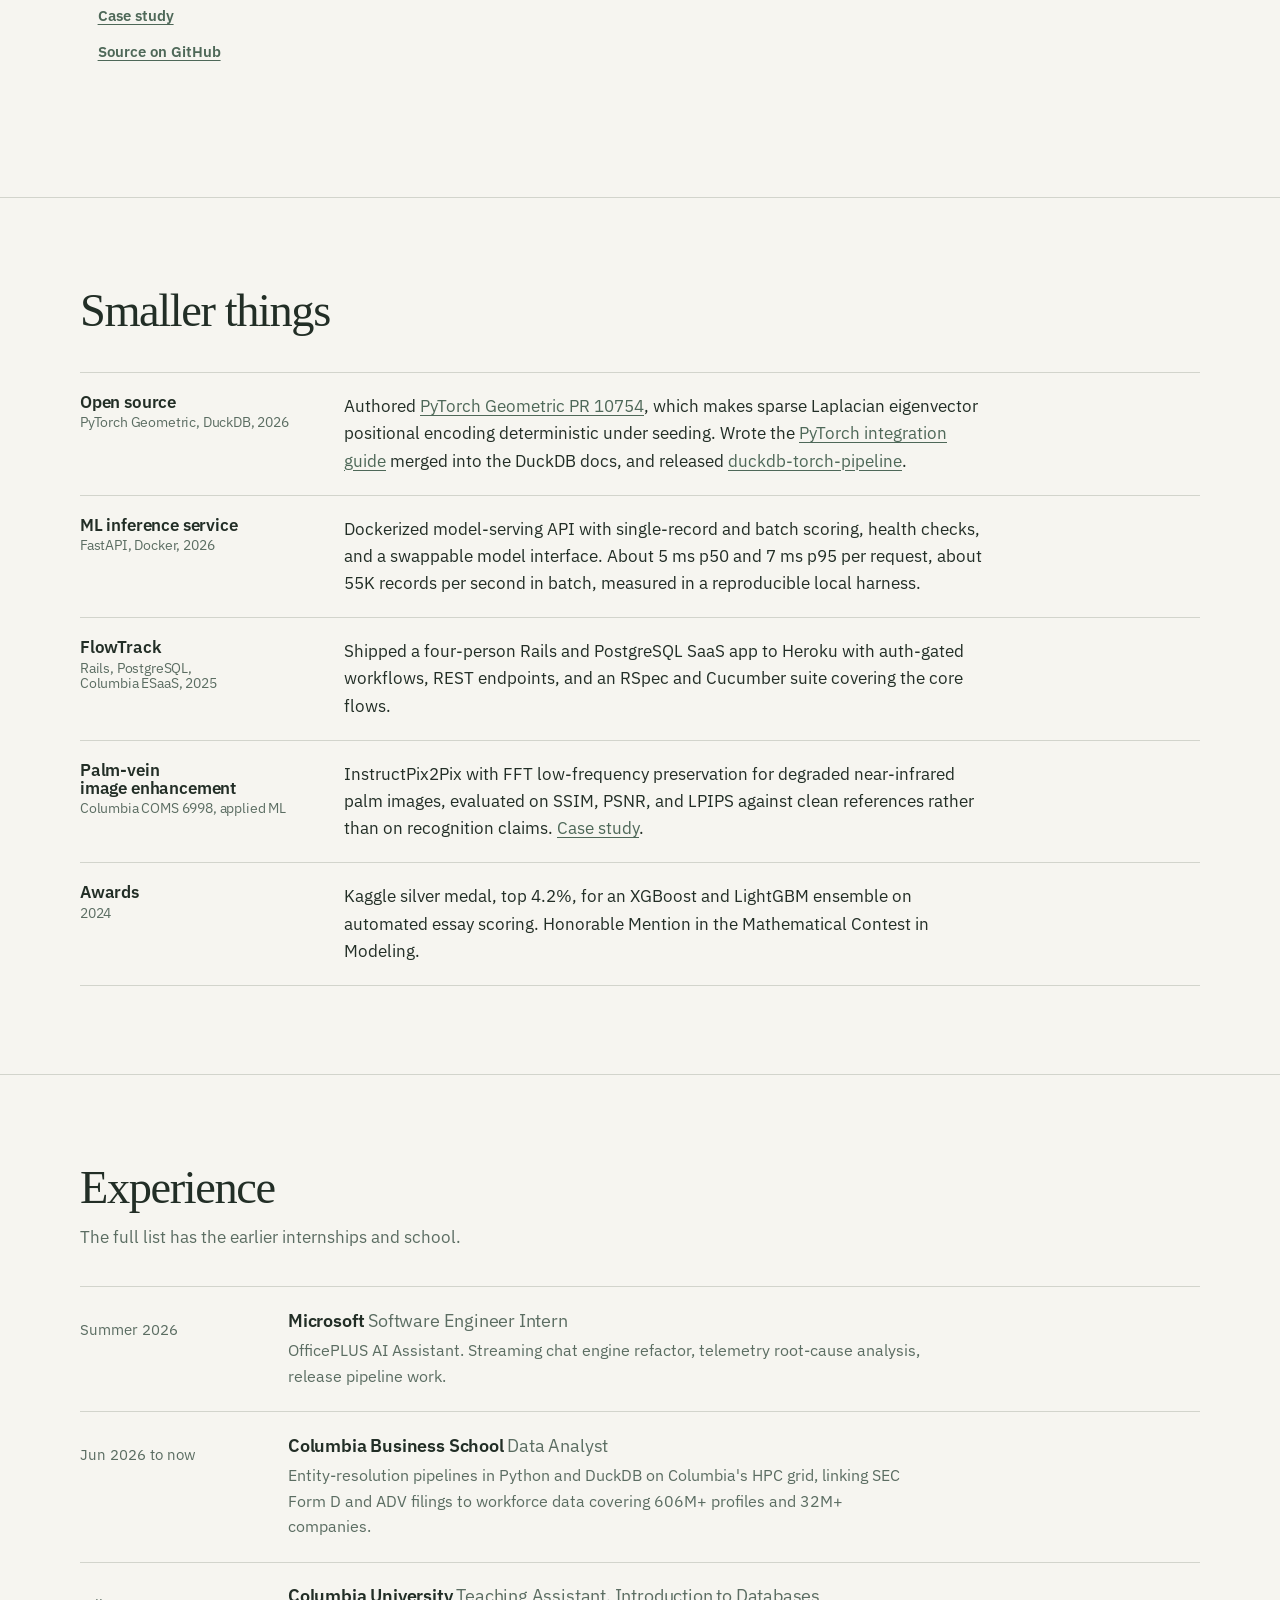
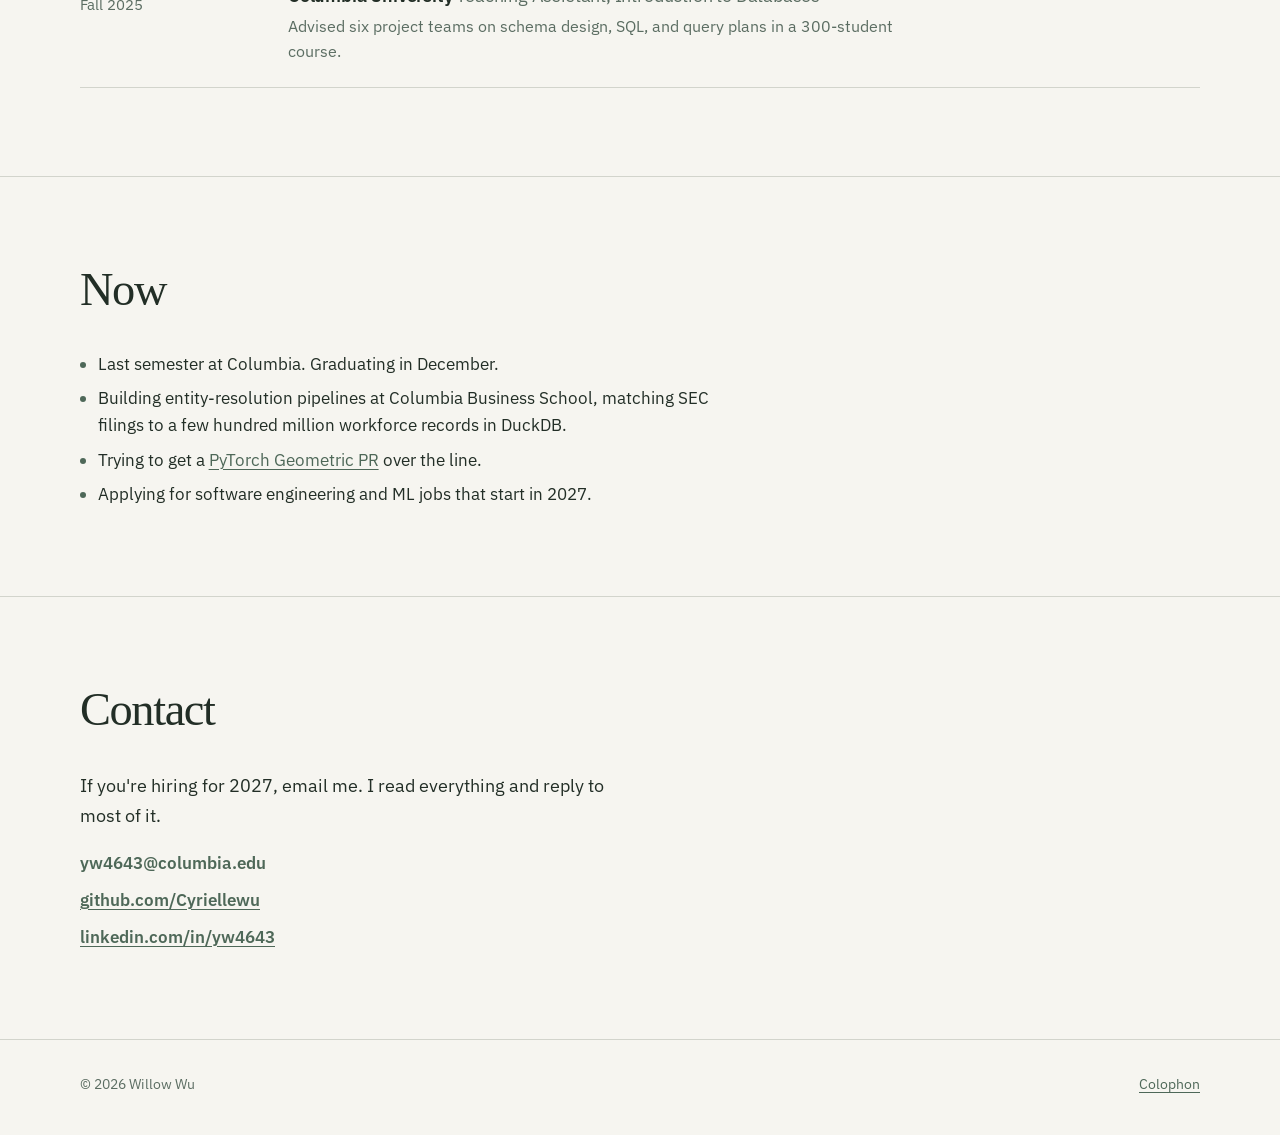
==== commit 91807874: "Rewrite the copy in plain first person and drop the logo Homepage, about and experience copy rewritt" ====
--- a/index.html
+++ b/index.html
@@ -40,7 +40,7 @@
     <a class="skip-link" href="#main">Skip to content</a>
     <header class="site-header">
       <div class="wrap">
-        <a class="site-name" href="index.html"><img src="assets/identity/ruled-w.svg" width="34" height="26" alt="" />Willow Wu</a>
+        <a class="site-name" href="index.html">Willow Wu</a>
         <nav class="site-nav" aria-label="Primary">
           <a href="#work">Work</a>
           <a href="path.html">Experience</a>
@@ -52,12 +52,12 @@
 
     <main id="main">
       <section class="wrap hero">
-        <h1>Software engineer with applied-ML depth.</h1>
-        <p class="hero-lede">I am Willow Wu. I build and test the systems around models: the data pipelines, the evaluation, and the product on top.</p>
-        <p class="hero-facts">MS in Computer Science at Columbia, machine learning track, graduating December 2026. Software Engineer Intern at Microsoft in summer 2026. First author of a paper at ACML 2025. Looking for full-time software engineering and machine learning roles.</p>
+        <h1>Hi, I'm Willow.</h1>
+        <p class="hero-lede">I'm finishing a master's in computer science at Columbia, done December 2026. Last summer I was a software engineering intern at Microsoft on the OfficePLUS AI assistant. Before that I wrote a paper on predicting vehicle chassis failures with graph neural networks.</p>
+        <p class="hero-facts">I'm looking for a full-time software engineering or machine learning job starting in 2027. The things I'm good at: turning a vague ask into something you can measure, and building the pipeline and the product around a model.</p>
         <div class="hero-actions">
           <a class="btn btn-primary" href="resumes.html">Resume</a>
-          <a class="link" href="mailto:yw4643@columbia.edu">yw4643@columbia.edu</a>
+          <button type="button" class="link copy-email" data-email="yw4643@columbia.edu">yw4643@columbia.edu</button>
           <a class="link" href="https://github.com/Cyriellewu" target="_blank" rel="noreferrer">GitHub</a>
           <a class="link" href="https://www.linkedin.com/in/yw4643" target="_blank" rel="noreferrer">LinkedIn</a>
         </div>
@@ -65,13 +65,14 @@
 
       <section id="work" class="section">
         <div class="wrap section-grid">
-          <h2 class="section-label">Selected work<span>Four things I built, with the numbers that were measured.</span></h2>
+          <h2 class="section-label">Work</h2>
           <div class="project-list">
 
             <article class="project no-figure">
               <div>
-                <h3>Streaming chat engine and telemetry forensics for OfficePLUS AI Assistant</h3>
-                <p class="meta">Microsoft, Software Engineer Intern, summer 2026. React, TypeScript, KQL, T-SQL, Azure.</p>
+                <h3>OfficePLUS AI Assistant, at Microsoft</h3>
+                <p class="meta">Software engineering intern, summer 2026. React, TypeScript, KQL, T-SQL, Azure.</p>
+                <p class="summary">I worked on the engine that streams model output into the chat, and on finding out from telemetry why users were actually hitting failures.</p>
                 <ul>
                   <li>Contributed to a React/TypeScript refactor of the assistant's LLM streaming engine, implementing a two-table, session-keyed model with bounded cleanup that cannot evict an active run.</li>
                   <li>Traced backend rate-limit failures across three Azure telemetry stores with KQL and T-SQL. 97.6% were quota exhaustion rather than provider throttling (11,958 vs 295 blocks), which corrected the team's leading hypothesis.</li>
@@ -83,8 +84,9 @@
 
             <article class="project">
               <div>
-                <h3>Explainable graph neural networks for predictive maintenance</h3>
-                <p class="meta">First author, ACML 2025, Proceedings of Machine Learning Research volume 304. Python, PyTorch Geometric, scikit-learn.</p>
+                <h3>Predicting vehicle chassis failures with graph neural networks</h3>
+                <p class="meta">ACML 2025, first author. Python, PyTorch Geometric, scikit-learn.</p>
+                <p class="summary">My final-year project with a vehicle manufacturer, which turned into a paper. Most of the work was figuring out what "failure" should even mean in the data.</p>
                 <ul>
                   <li>Reframed a vague "predict failure" request into three supervised tasks linked to maintenance records: emergency-fee existence, cost tier, and subsystem category.</li>
                   <li>Built weighted fault graphs from temporal, spatial, and co-occurrence evidence, with a GCN encoder and Random Forest head, on about 9 million vehicle records.</li>
@@ -105,8 +107,9 @@
 
             <article class="project">
               <div>
-                <h3>Evidence of Life, a planning and memory app for people with ADHD</h3>
-                <p class="meta">Columbia AI Startup Studio, 2026. React 18, TypeScript, Supabase (Postgres, Auth, Edge Functions), Vercel.</p>
+                <h3>Evidence of Life</h3>
+                <p class="meta">Columbia AI Startup Studio, 2026. React, TypeScript, Supabase, Vercel.</p>
+                <p class="summary">A planning app for people with ADHD. There is one text box; the app works out whether you typed a plan, a deadline, a habit, or a memory, and files it.</p>
                 <ul>
                   <li>One low-friction input for plans, dues, habits, and remembered moments, with AI-assisted classification that routes free text into typed records.</li>
                   <li>30 to 40 early users over about two months. 15 tables with row-level security, 8 Deno edge functions, Vitest and Playwright suites in CI.</li>
@@ -130,8 +133,9 @@
 
             <article class="project">
               <div>
-                <h3>Oracle OS, symbolic reflection where code draws the symbols and the model only explains them</h3>
-                <p class="meta">Microsoft Global Intern Hackathon 2026, team of three. I built the engines, the app, and the journal loop. TypeScript, Supabase, Vercel.</p>
+                <h3>Oracle OS</h3>
+                <p class="meta">Microsoft intern hackathon, 2026. Team of three; I built the engines, the app, and the journal loop. TypeScript, Supabase, Vercel.</p>
+                <p class="summary">Tarot, I Ching, BaZi, and astrology, with one rule: code picks the symbols, the model is only allowed to talk about them.</p>
                 <ul>
                   <li>Four rule-based engines (Tarot, I Ching, BaZi, Astrology) generate every symbol in code. LLM calls are isolated to reflection endpoints and never choose the symbols.</li>
                   <li>Medical, legal, and financial prompts are redirected. Prompts are externalized and API inputs validated, so the boundary between code and model is inspectable.</li>
@@ -159,7 +163,7 @@
 
       <section class="section">
         <div class="wrap section-grid">
-          <h2 class="section-label">Also<span>Smaller projects, open source, and awards.</span></h2>
+          <h2 class="section-label">Smaller things</h2>
           <div class="more-work">
             <div>
               <h4>Open source<span>PyTorch Geometric, DuckDB, 2026</span></h4>
@@ -187,7 +191,7 @@
 
       <section class="section">
         <div class="wrap section-grid">
-          <h2 class="section-label">Experience<span>Recent roles. The <a href="path.html">full timeline</a> has the earlier internships and education.</span></h2>
+          <h2 class="section-label">Experience<span>The <a href="path.html">full list</a> has the earlier internships and school.</span></h2>
           <div>
             <div class="rows">
               <article class="row">
@@ -216,13 +220,27 @@
         </div>
       </section>
 
+      <section class="section">
+        <div class="wrap section-grid">
+          <h2 class="section-label">Now</h2>
+          <div class="prose">
+            <ul>
+              <li>Last semester at Columbia. Graduating in December.</li>
+              <li>Building entity-resolution pipelines at Columbia Business School, matching SEC filings to a few hundred million workforce records in DuckDB.</li>
+              <li>Trying to get a <a href="https://github.com/pyg-team/pytorch_geometric/pull/10754" target="_blank" rel="noreferrer">PyTorch Geometric PR</a> over the line.</li>
+              <li>Applying for software engineering and ML jobs that start in 2027.</li>
+            </ul>
+          </div>
+        </div>
+      </section>
+
       <section class="section contact">
         <div class="wrap section-grid">
           <h2 class="section-label">Contact</h2>
           <div>
-            <p>I am looking for full-time software engineering and machine learning roles starting after December 2026, in places where the system around the model matters as much as the model.</p>
+            <p>If you're hiring for 2027, email me. I read everything and reply to most of it.</p>
             <ul class="contact-list">
-              <li><a href="mailto:yw4643@columbia.edu">yw4643@columbia.edu</a></li>
+              <li><button type="button" class="copy-email" data-email="yw4643@columbia.edu">yw4643@columbia.edu</button></li>
               <li><a href="https://github.com/Cyriellewu" target="_blank" rel="noreferrer">github.com/Cyriellewu</a></li>
               <li><a href="https://www.linkedin.com/in/yw4643" target="_blank" rel="noreferrer">linkedin.com/in/yw4643</a></li>
             </ul>
--- a/styles.css
+++ b/styles.css
@@ -98,9 +98,9 @@
 
 h1, h2, h3, h4 {
   font-family: var(--font-display);
-  font-weight: 500;
+  font-weight: 400;
   line-height: 1.08;
-  letter-spacing: -0.025em;
+  letter-spacing: -0.015em;
   text-wrap: balance;
   font-optical-sizing: auto;
 }
@@ -131,8 +131,7 @@
   display: flex; flex-wrap: wrap; align-items: center; justify-content: space-between;
   gap: 0.5rem 1.5rem; min-height: 3.75rem; padding-block: 0.7rem;
 }
-.site-name { display: inline-flex; align-items: center; gap: 0.6rem; font-family: var(--font-display); font-style: italic; font-weight: 500; font-size: 1.15rem; }
-.site-name img { width: 34px; height: 26px; }
+.site-name { font-weight: 600; font-size: 1rem; letter-spacing: -0.01em; }
 .site-nav { display: flex; flex-wrap: wrap; gap: 0.25rem 1.5rem; font-weight: 500; font-size: 0.95rem; color: var(--muted); }
 .site-nav a { padding-block: 0.25rem; border-bottom: 2px solid transparent; }
 .site-nav a:hover { color: var(--ink); }
@@ -143,12 +142,17 @@
 .hero h1 {
   max-width: 16ch;
   font-size: clamp(2.8rem, 7.5vw, 5.6rem);
-  font-weight: 500;
-  letter-spacing: -0.035em;
+  font-weight: 400;
+  letter-spacing: -0.025em;
   line-height: 1.0;
 }
-.hero-lede { max-width: 52ch; margin-top: 1.75rem; font-size: clamp(1.15rem, 2vw, 1.4rem); line-height: 1.45; }
-.hero-facts { max-width: 62ch; margin-top: 1.1rem; color: var(--muted); font-size: 1.0625rem; }
+.hero-lede { max-width: 56ch; margin-top: 1.75rem; font-size: clamp(1.15rem, 2vw, 1.35rem); line-height: 1.5; }
+.hero-facts { max-width: 60ch; margin-top: 1.1rem; color: var(--muted); font-size: 1.0625rem; }
+.copy-email { padding: 0; border: 0; background: none; color: var(--accent); font: inherit; font-weight: 600; cursor: pointer; }
+.copy-email:hover { color: var(--accent-hover); text-decoration: underline; text-underline-offset: 3px; }
+.copy-email.is-copied { color: var(--muted); }
+.hero-actions .copy-email { font-size: 0.95rem; }
+.prose .copy-email { font-weight: 400; text-decoration: underline; text-decoration-thickness: 1px; text-underline-offset: 3px; }
 .hero-actions { display: flex; flex-wrap: wrap; align-items: center; gap: 0.75rem 1.5rem; margin-top: 2rem; }
 
 .btn {
@@ -184,6 +188,7 @@
 .project.no-figure { grid-template-columns: minmax(0, 1fr); }
 .project h3 { font-size: clamp(1.6rem, 2.8vw, 2.1rem); max-width: 24ch; }
 .project .meta { margin-top: 0.6rem; color: var(--muted); font-size: 0.95rem; }
+.project .summary { max-width: 58ch; margin-top: 1rem; font-size: 1.1rem; line-height: 1.5; }
 .project ul { margin-top: 1.1rem; padding-left: 1.1rem; max-width: 60ch; display: grid; gap: 0.55rem; }
 .project li::marker { color: var(--accent); }
 .project .links { margin-top: 1.25rem; }
@@ -233,7 +238,7 @@
 
 /* Inner pages */
 .page { padding-block: clamp(3.5rem, 8vw, 6rem) clamp(3rem, 8vw, 6rem); }
-.page h1 { font-size: clamp(2.6rem, 6.5vw, 4.4rem); letter-spacing: -0.035em; max-width: 18ch; }
+.page h1 { font-size: clamp(2.6rem, 6.5vw, 4.4rem); letter-spacing: -0.025em; max-width: 18ch; }
 .page .lede { max-width: 60ch; margin-top: 1.25rem; font-size: 1.2rem; line-height: 1.5; }
 .prose { max-width: 66ch; }
 .prose p + p, .prose ul + p, .prose p + ul { margin-top: 1rem; }
@@ -248,7 +253,7 @@
 /* Case study pages */
 .case-hero { padding-block: clamp(3.5rem, 8vw, 6rem) clamp(2rem, 5vw, 3rem); }
 .case-hero .kicker { color: var(--muted); font-size: 1rem; }
-.case-hero h1 { font-size: clamp(2.6rem, 6.5vw, 4.4rem); letter-spacing: -0.035em; max-width: 20ch; margin-top: 0.75rem; }
+.case-hero h1 { font-size: clamp(2.6rem, 6.5vw, 4.4rem); letter-spacing: -0.025em; max-width: 20ch; margin-top: 0.75rem; }
 .case-hero .lede { max-width: 60ch; margin-top: 1.25rem; font-size: 1.2rem; line-height: 1.5; }
 .case-meta { display: grid; grid-template-columns: repeat(auto-fit, minmax(10rem, 1fr)); gap: 1rem 2rem; max-width: 52rem; margin-top: 2rem; padding-top: 1.25rem; border-top: 1px solid var(--line); }
 .case-meta dt { font-size: 0.85rem; color: var(--muted); }
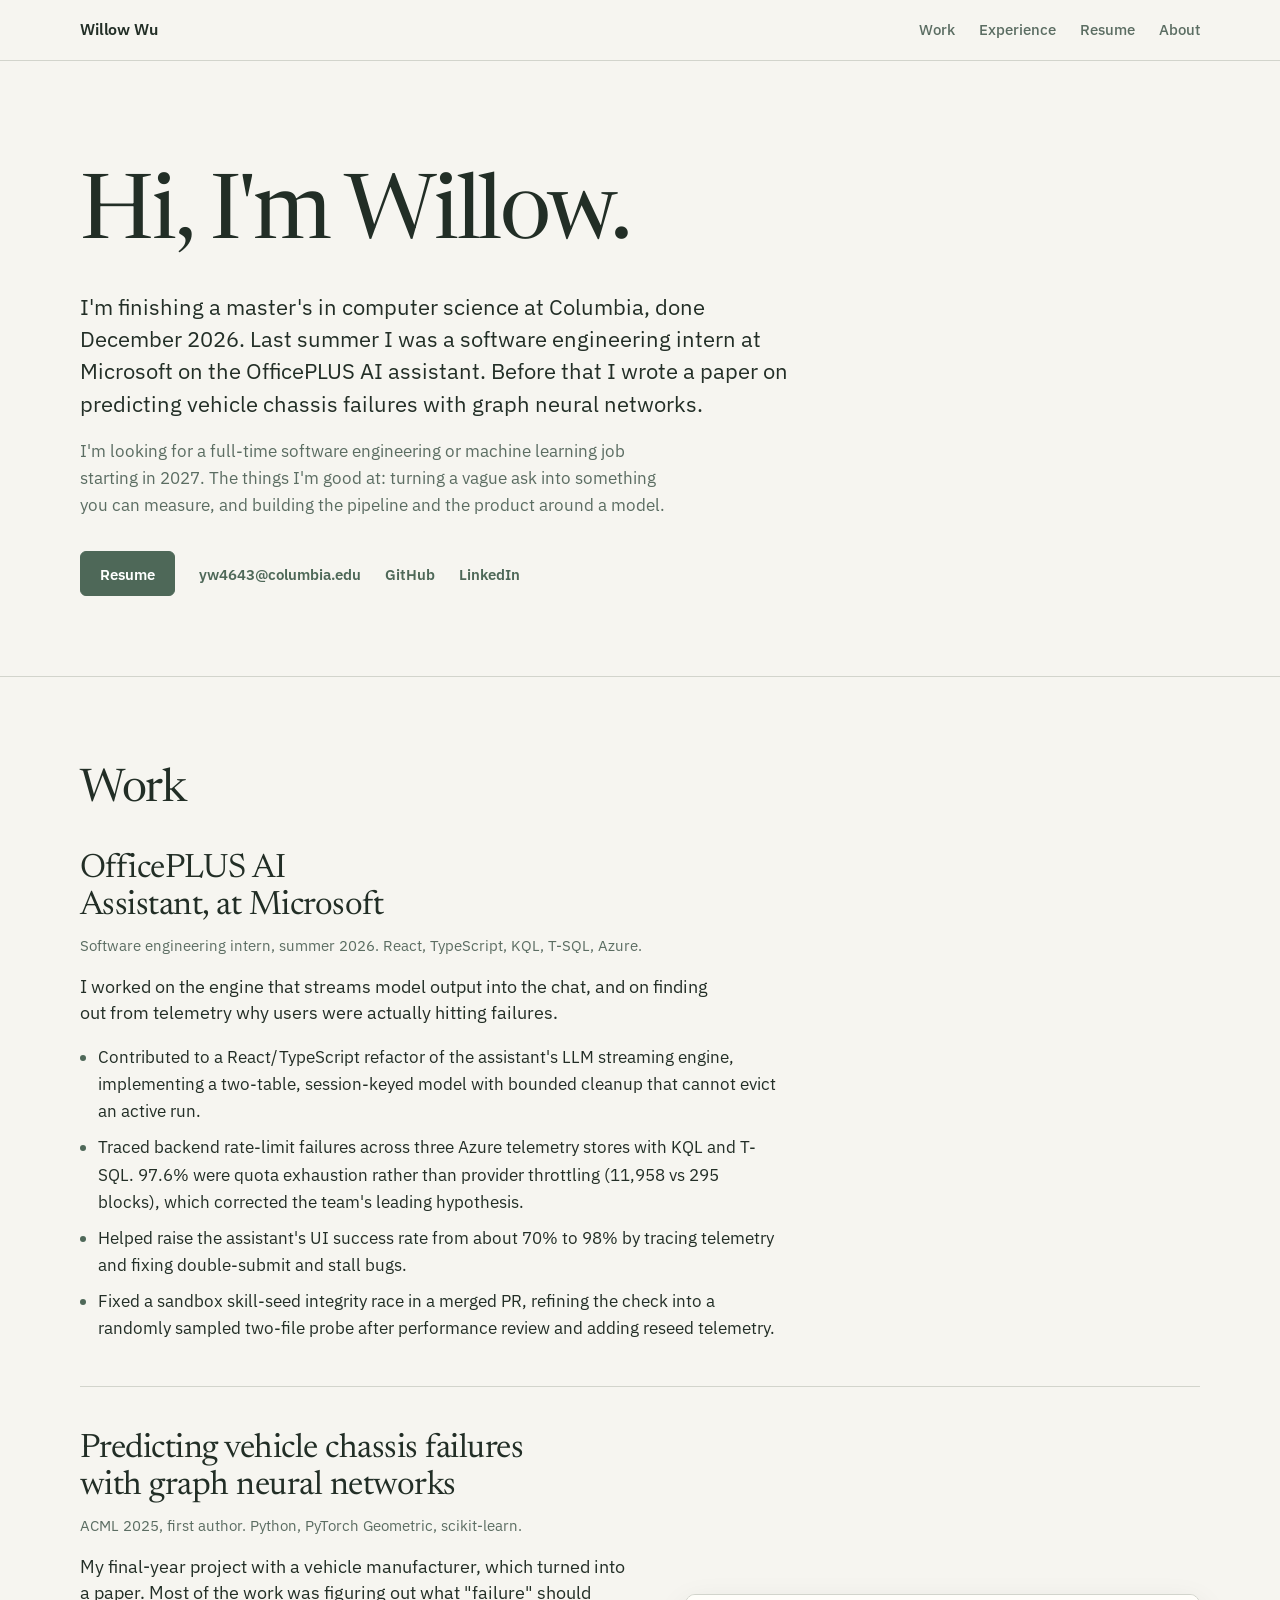
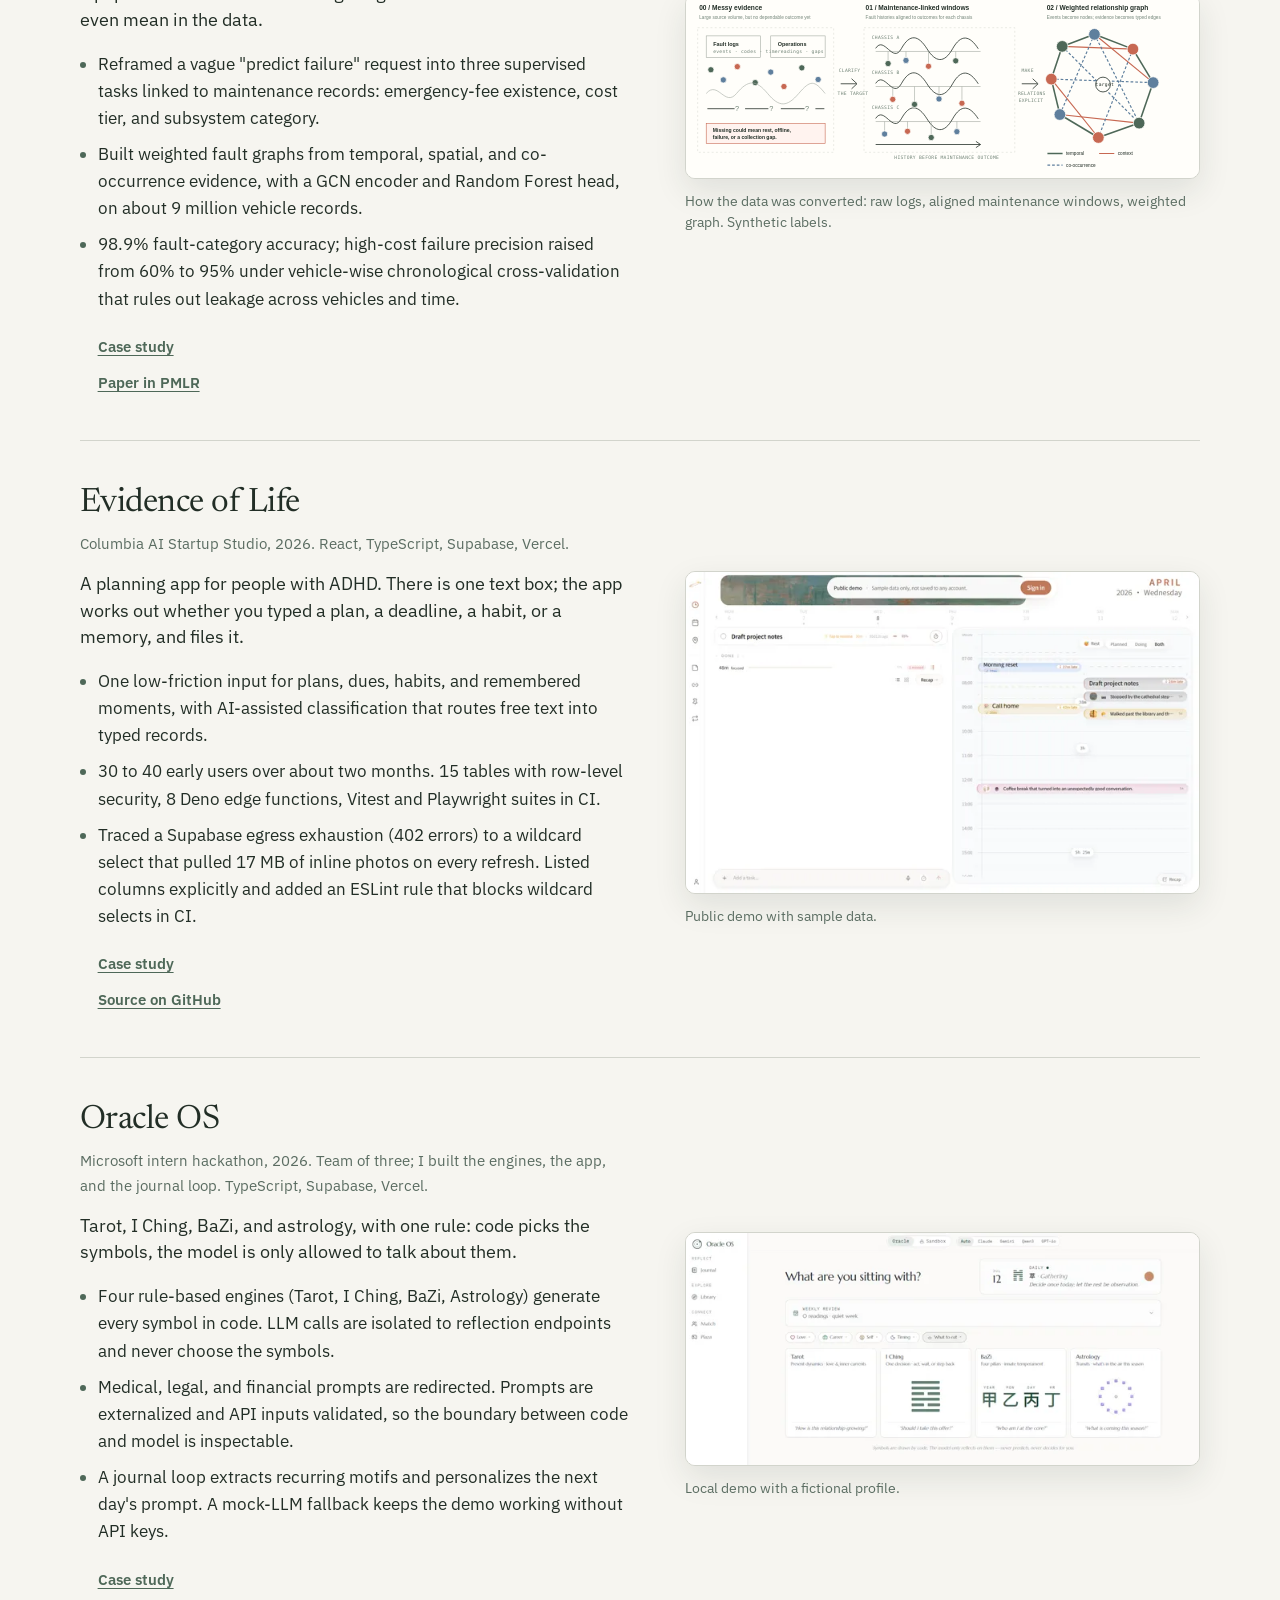
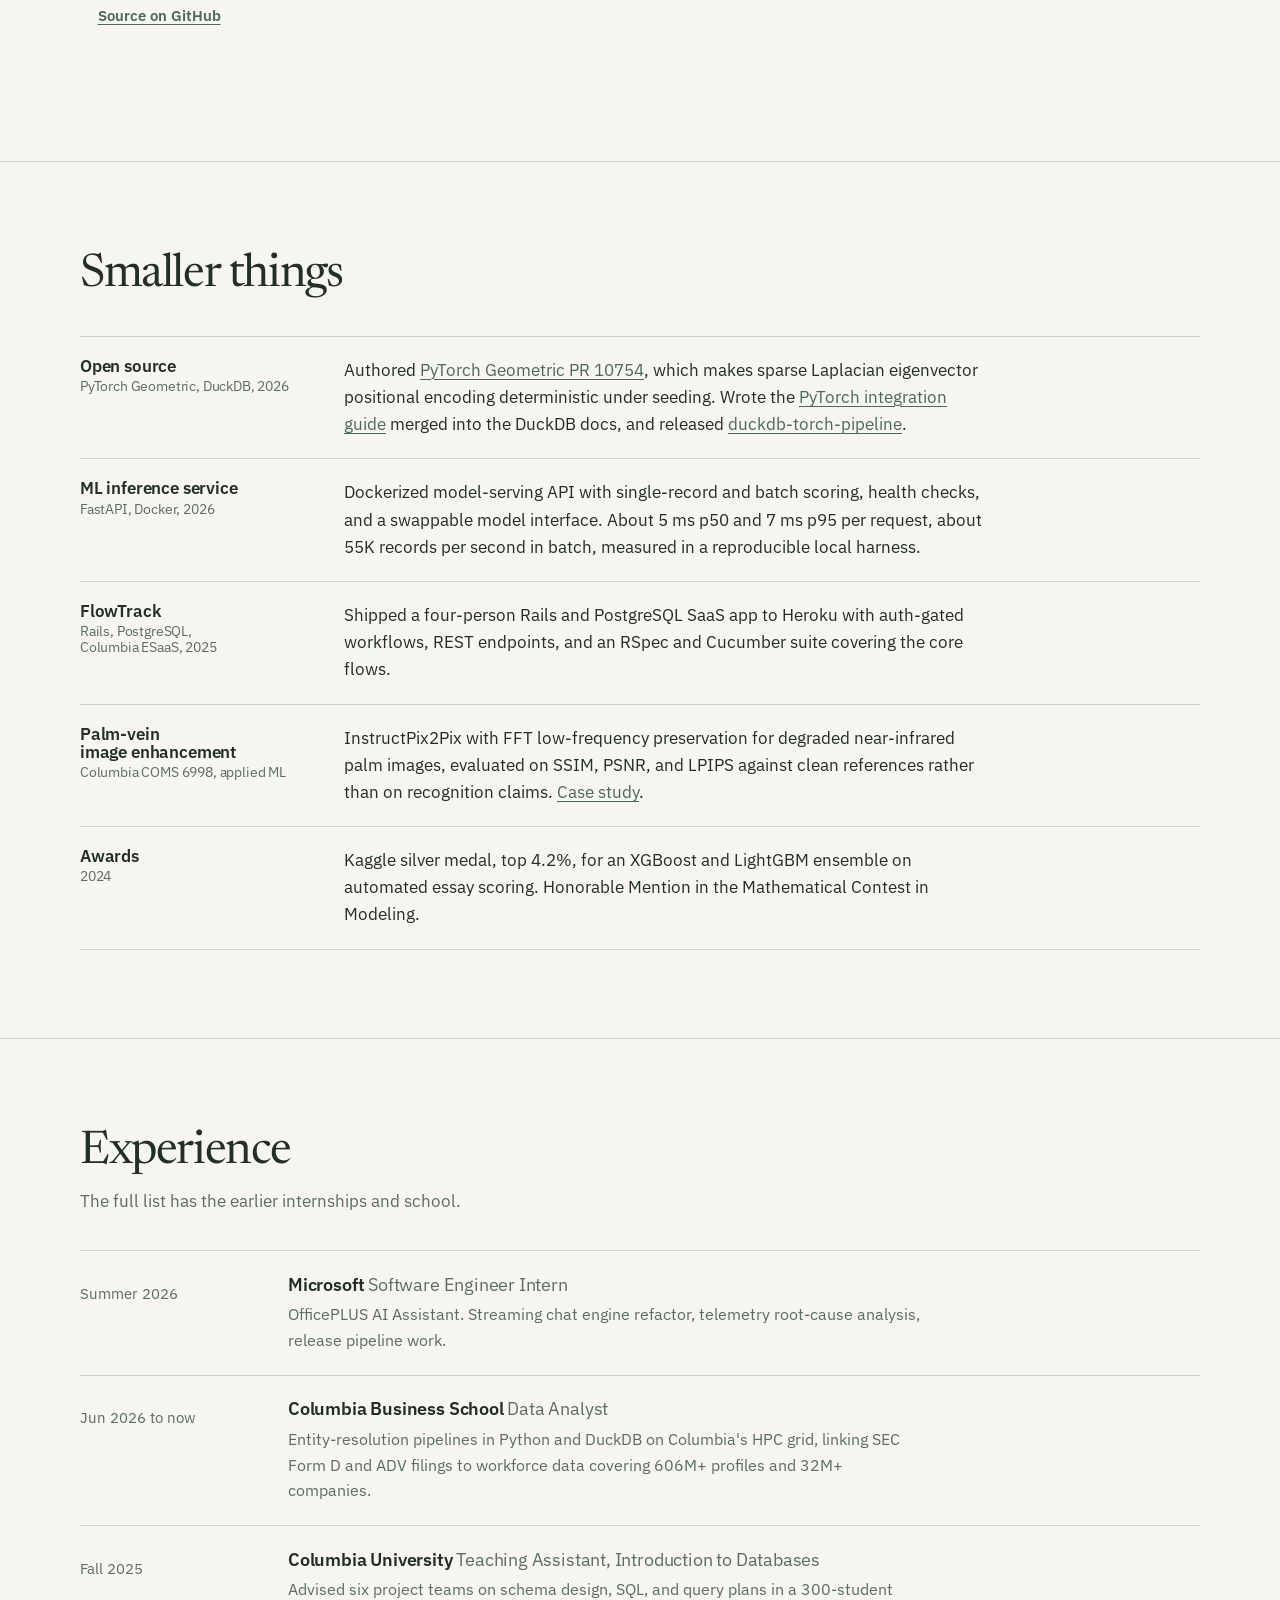
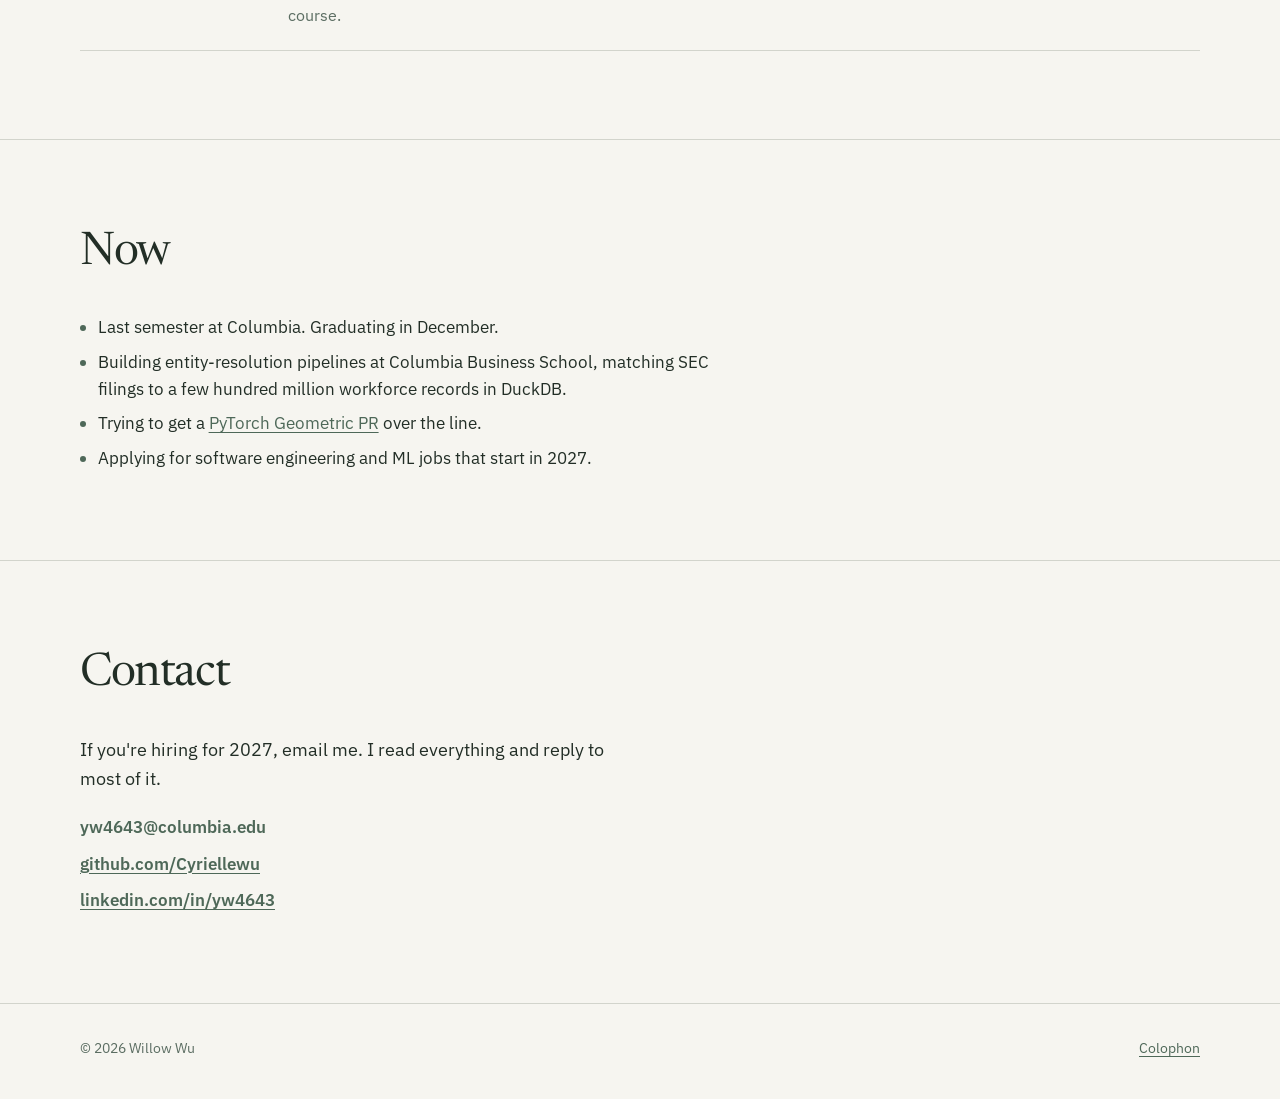
==== commit 8e94b33c: "Set headings in Newsreader Replace Fraunces with Newsreader for headings, self-hosted. Share images " ====
--- a/index.html
+++ b/index.html
@@ -32,7 +32,7 @@
       }
     </script>
     <link rel="icon" href="favicon.svg" type="image/svg+xml" />
-    <link rel="preload" href="assets/fonts/fraunces-latin.woff2" as="font" type="font/woff2" crossorigin />
+    <link rel="preload" href="assets/fonts/newsreader-latin.woff2" as="font" type="font/woff2" crossorigin />
     <link rel="preload" href="assets/fonts/ibm-plex-sans-latin.woff2" as="font" type="font/woff2" crossorigin />
     <link rel="stylesheet" href="styles.css" />
   </head>
--- a/styles.css
+++ b/styles.css
@@ -1,20 +1,13 @@
 /* Willow Wu: personal site
    Layout: one left-aligned column, 1120px max, large section headings, project rows with big figures.
-   Type: Fraunces for headings, IBM Plex Sans for running text and interface.
+   Type: Newsreader for headings, IBM Plex Sans for running text and interface.
    Color: warm paper, dark green ink, sage accent. Light and dark themes. */
 
 @font-face {
-  font-family: "Fraunces";
-  src: url("assets/fonts/fraunces-latin.woff2") format("woff2");
+  font-family: "Newsreader";
+  src: url("assets/fonts/newsreader-latin.woff2") format("woff2");
   font-style: normal;
-  font-weight: 400 600;
-  font-display: swap;
-}
-@font-face {
-  font-family: "Fraunces";
-  src: url("assets/fonts/fraunces-italic-latin.woff2") format("woff2");
-  font-style: italic;
-  font-weight: 400 600;
+  font-weight: 400 500;
   font-display: swap;
 }
 @font-face {
@@ -39,7 +32,7 @@
   --accent-soft: rgba(78, 104, 88, 0.1);
   --accent-ink: #ffffff;
   --shadow: 0 12px 32px rgba(34, 46, 38, 0.1);
-  --font-display: "Fraunces", Georgia, "Times New Roman", serif;
+  --font-display: "Newsreader", Georgia, "Times New Roman", serif;
   --font-text: "IBM Plex Sans", "Helvetica Neue", Arial, sans-serif;
   --gutter-left: max(20px, env(safe-area-inset-left, 0px));
   --gutter-right: max(20px, env(safe-area-inset-right, 0px));
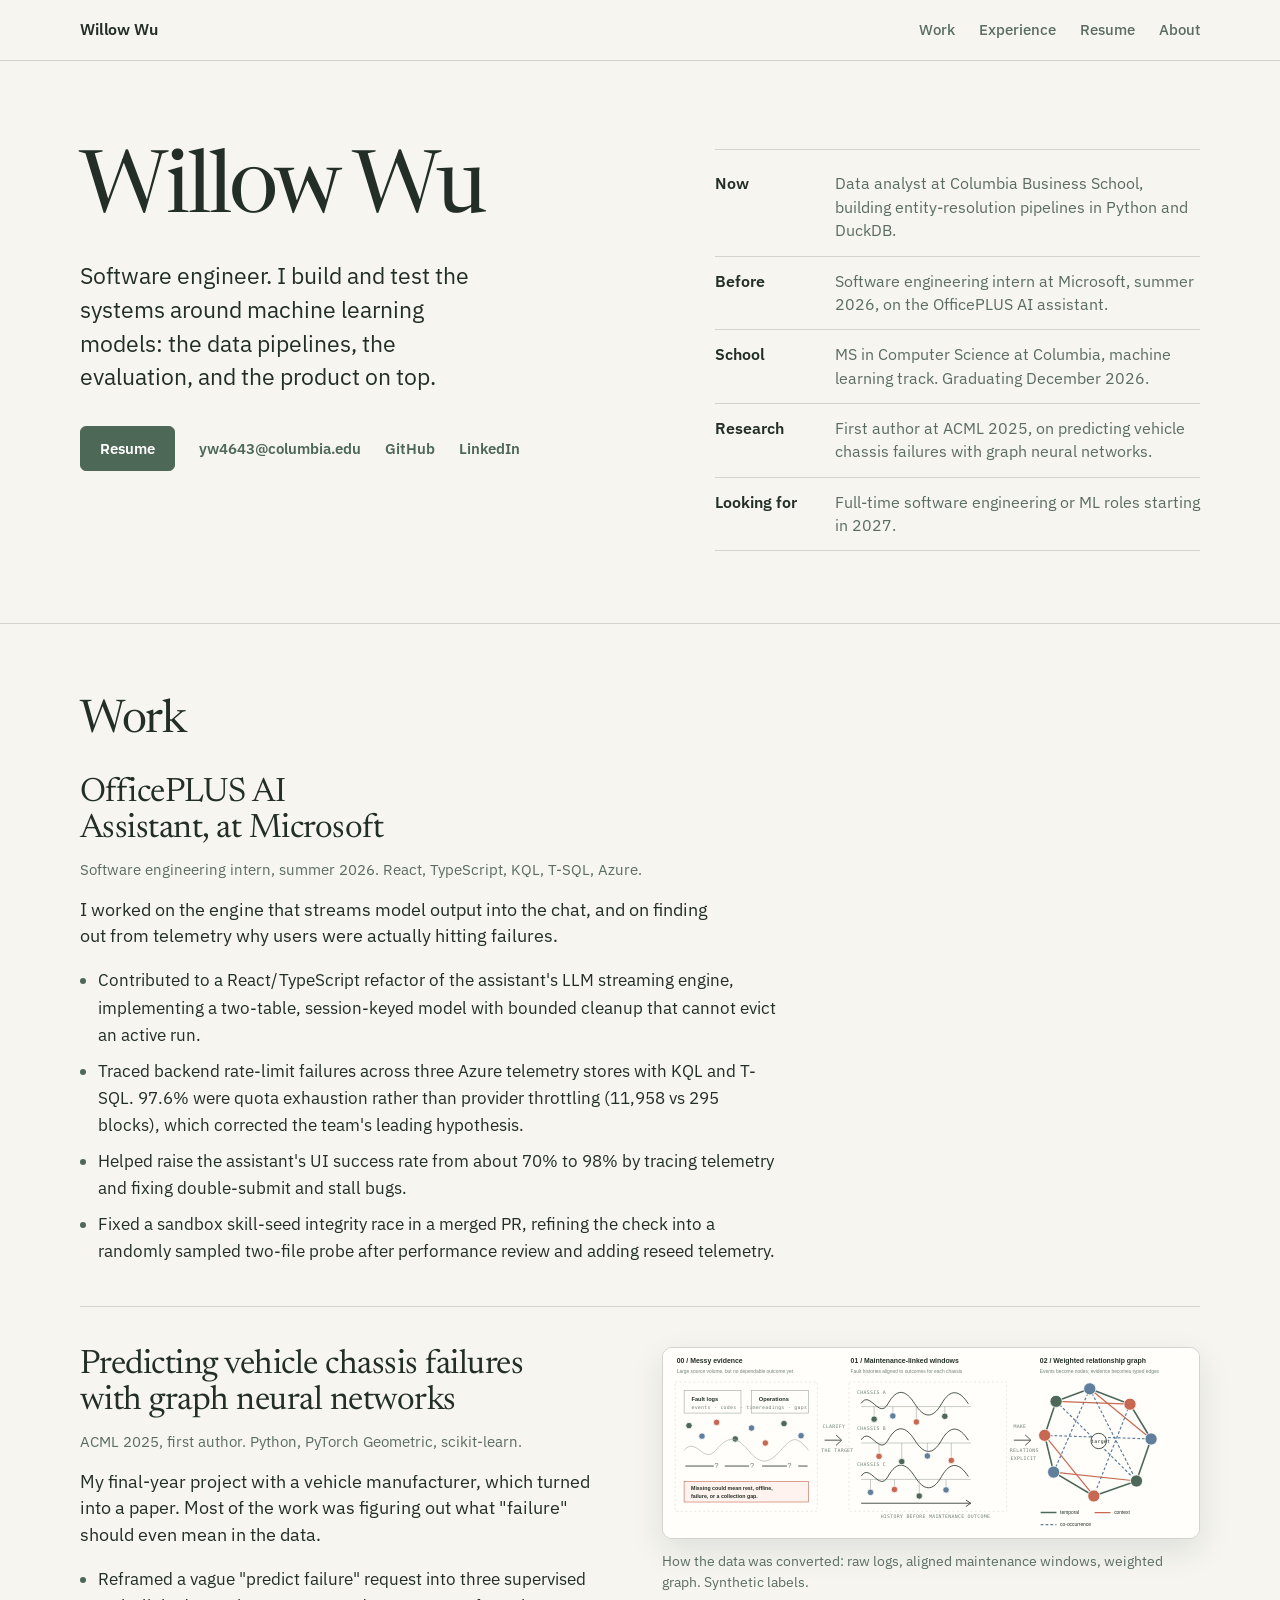
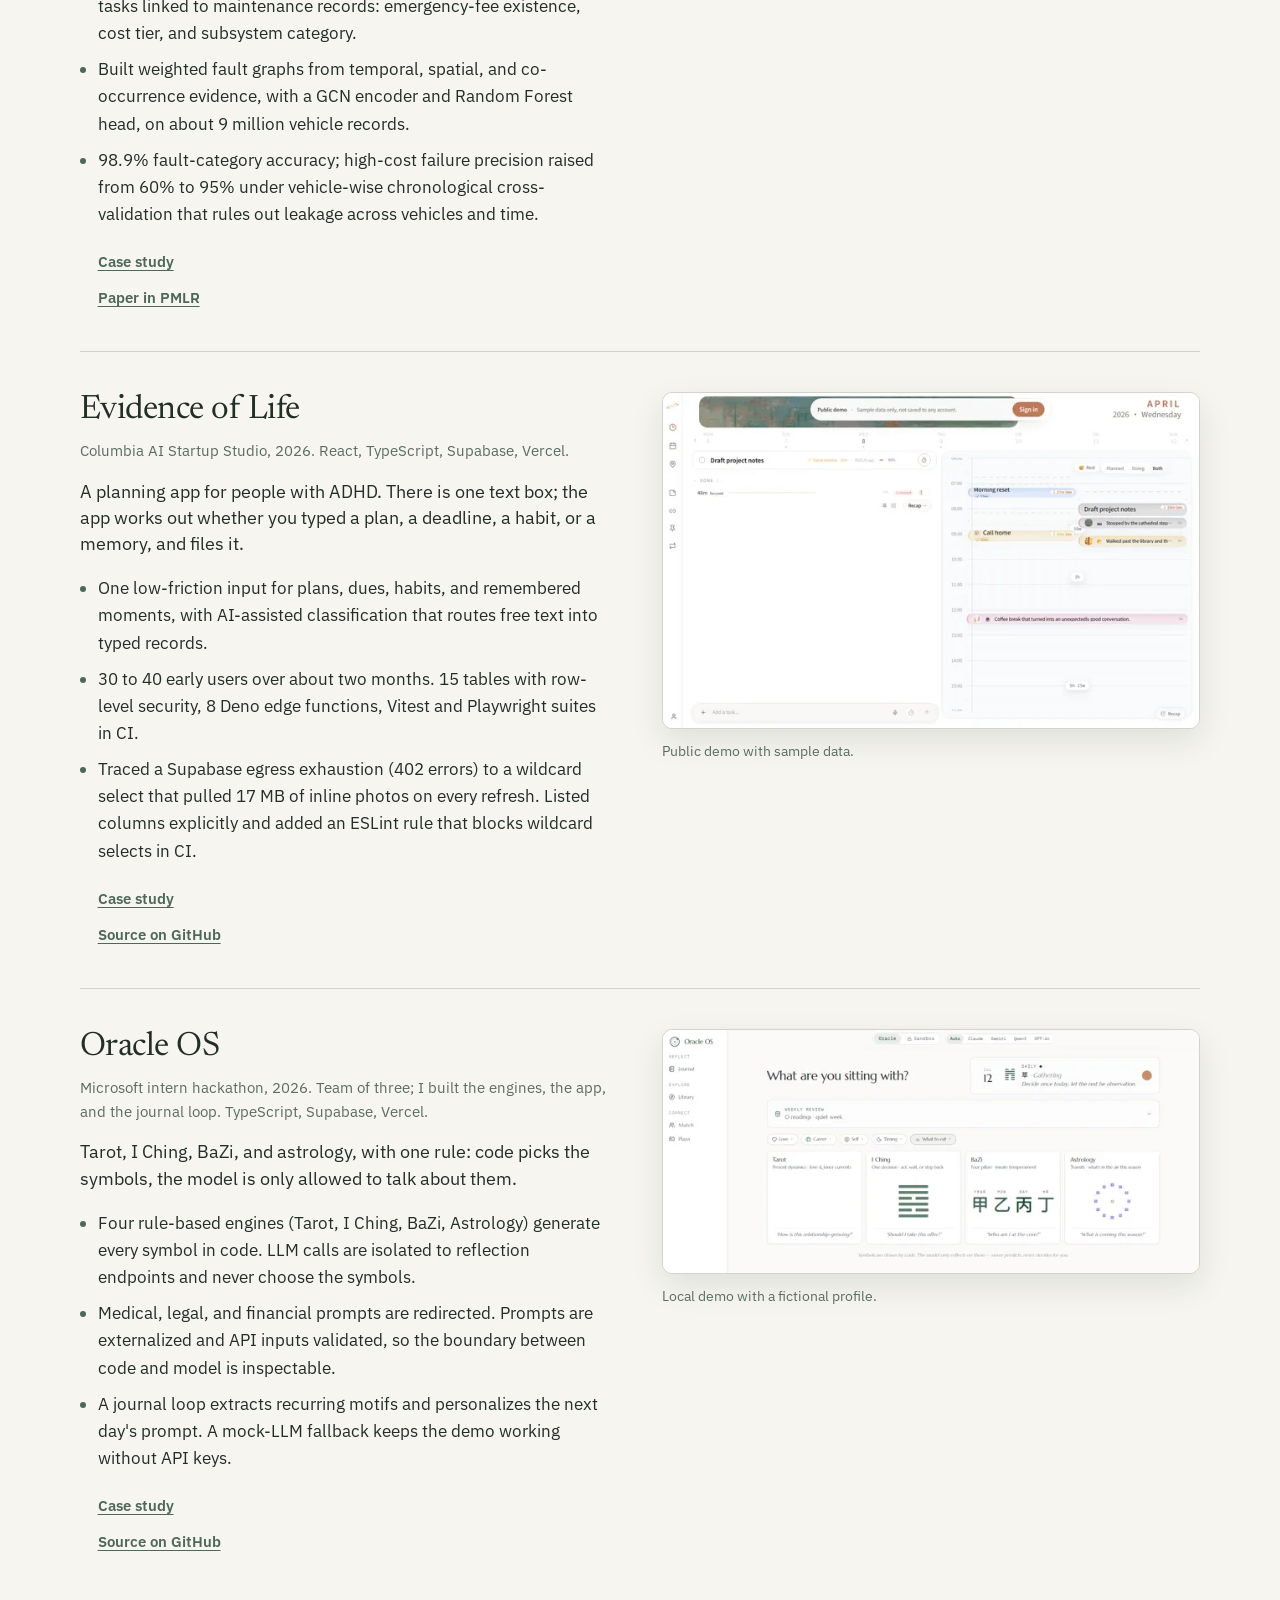
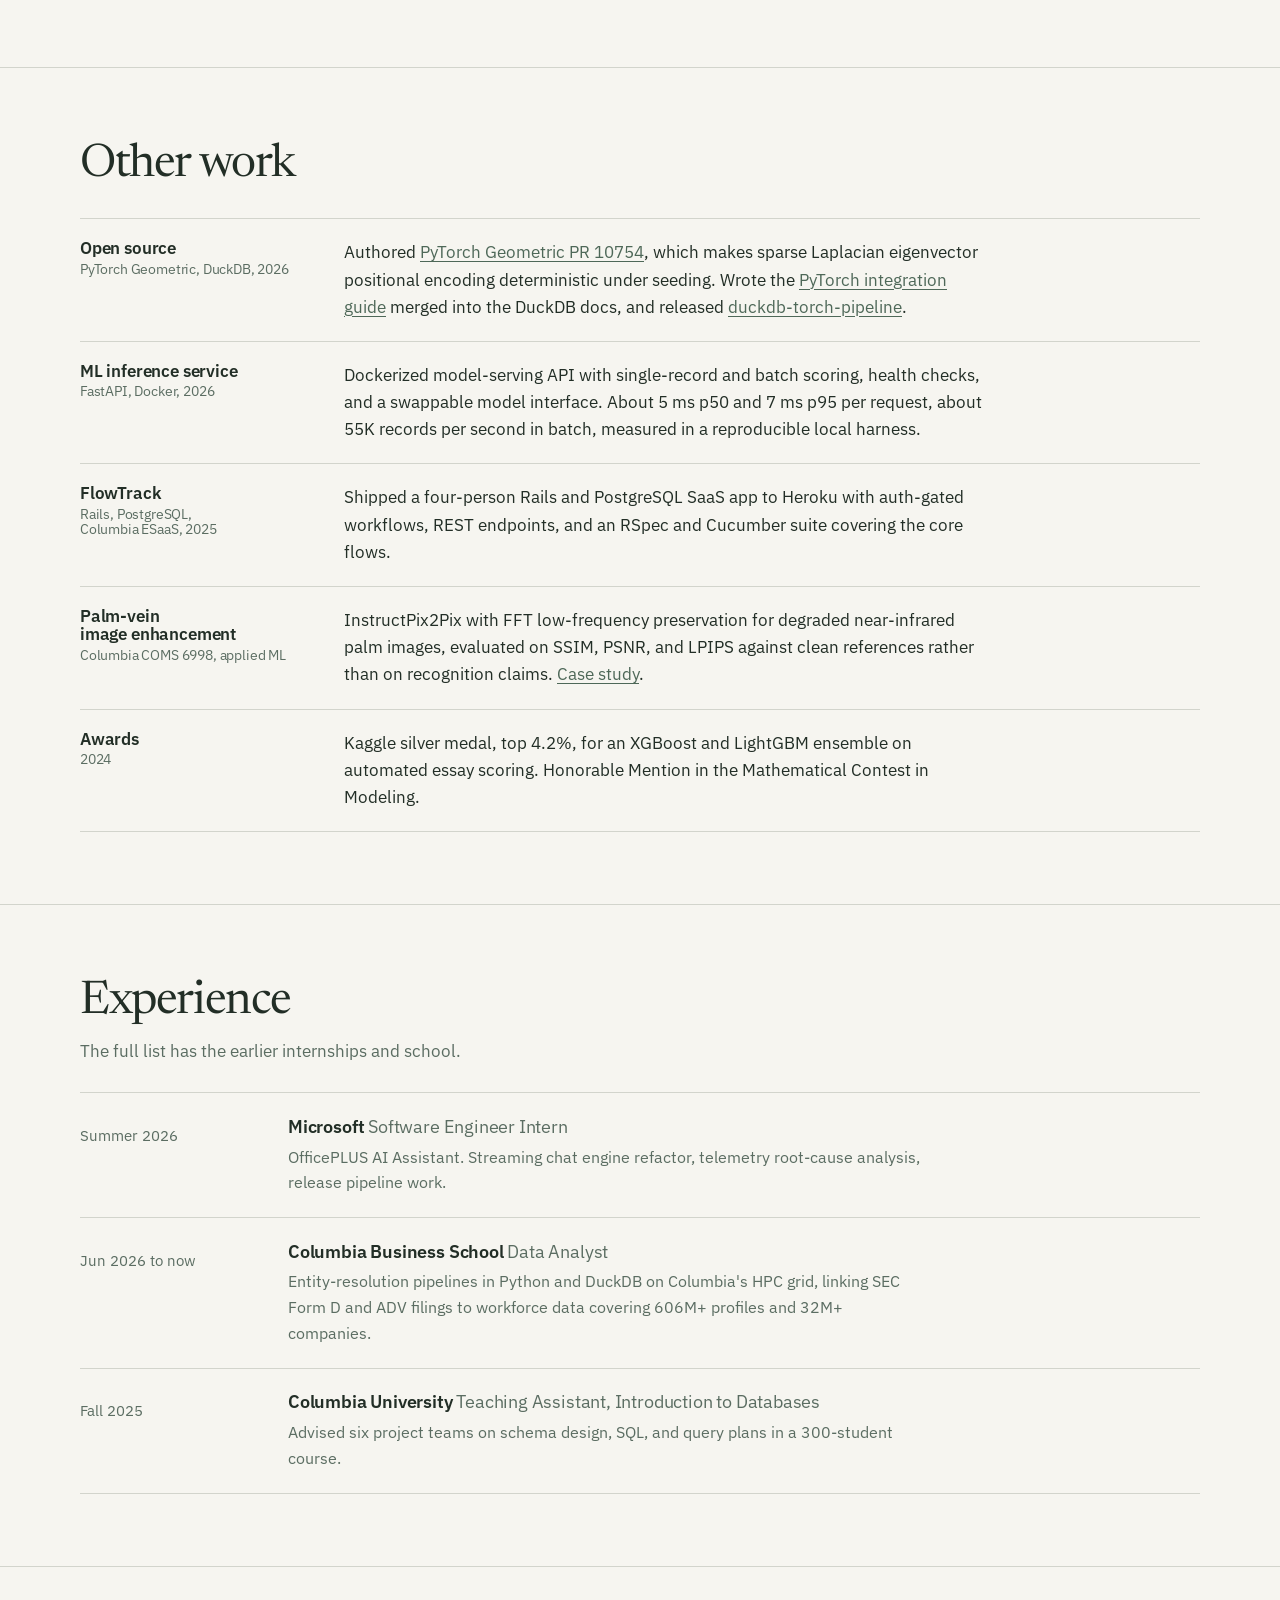
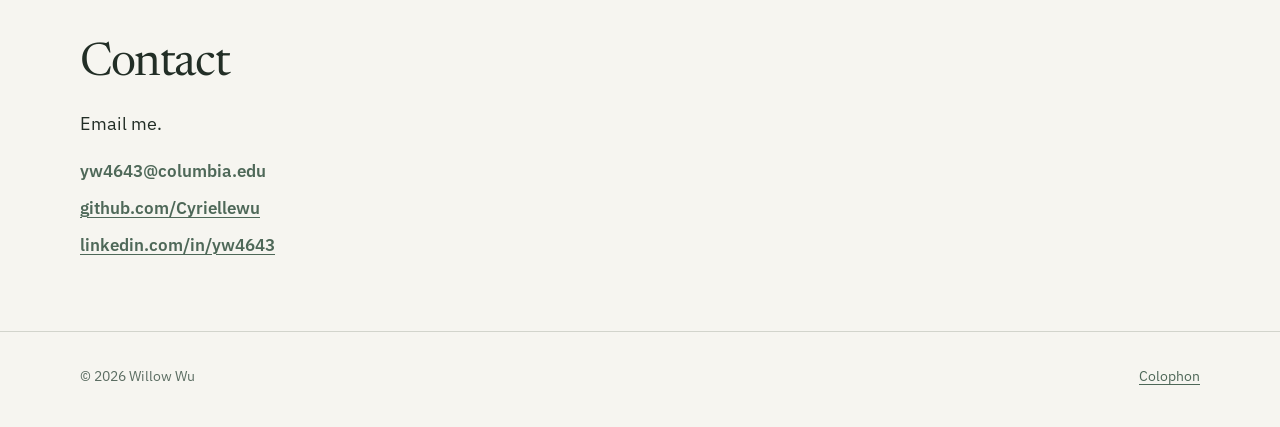
==== commit fa9b644f: "Lead with the name and a facts column Hero is the name, one line on what I do, and a Now / Before / " ====
--- a/index.html
+++ b/index.html
@@ -52,15 +52,23 @@
 
     <main id="main">
       <section class="wrap hero">
-        <h1>Hi, I'm Willow.</h1>
-        <p class="hero-lede">I'm finishing a master's in computer science at Columbia, done December 2026. Last summer I was a software engineering intern at Microsoft on the OfficePLUS AI assistant. Before that I wrote a paper on predicting vehicle chassis failures with graph neural networks.</p>
-        <p class="hero-facts">I'm looking for a full-time software engineering or machine learning job starting in 2027. The things I'm good at: turning a vague ask into something you can measure, and building the pipeline and the product around a model.</p>
-        <div class="hero-actions">
-          <a class="btn btn-primary" href="resumes.html">Resume</a>
-          <button type="button" class="link copy-email" data-email="yw4643@columbia.edu">yw4643@columbia.edu</button>
-          <a class="link" href="https://github.com/Cyriellewu" target="_blank" rel="noreferrer">GitHub</a>
-          <a class="link" href="https://www.linkedin.com/in/yw4643" target="_blank" rel="noreferrer">LinkedIn</a>
-        </div>
+        <div class="hero-main">
+          <h1>Willow Wu</h1>
+          <p class="hero-lede">Software engineer. I build and test the systems around machine learning models: the data pipelines, the evaluation, and the product on top.</p>
+          <div class="hero-actions">
+            <a class="btn btn-primary" href="resumes.html">Resume</a>
+            <button type="button" class="link copy-email" data-email="yw4643@columbia.edu">yw4643@columbia.edu</button>
+            <a class="link" href="https://github.com/Cyriellewu" target="_blank" rel="noreferrer">GitHub</a>
+            <a class="link" href="https://www.linkedin.com/in/yw4643" target="_blank" rel="noreferrer">LinkedIn</a>
+          </div>
+        </div>
+        <dl class="hero-facts">
+          <div><dt>Now</dt><dd>Data analyst at Columbia Business School, building entity-resolution pipelines in Python and DuckDB.</dd></div>
+          <div><dt>Before</dt><dd>Software engineering intern at Microsoft, summer 2026, on the OfficePLUS AI assistant.</dd></div>
+          <div><dt>School</dt><dd>MS in Computer Science at Columbia, machine learning track. Graduating December 2026.</dd></div>
+          <div><dt>Research</dt><dd>First author at ACML 2025, on predicting vehicle chassis failures with graph neural networks.</dd></div>
+          <div><dt>Looking for</dt><dd>Full-time software engineering or ML roles starting in 2027.</dd></div>
+        </dl>
       </section>
 
       <section id="work" class="section">
@@ -163,7 +171,7 @@
 
       <section class="section">
         <div class="wrap section-grid">
-          <h2 class="section-label">Smaller things</h2>
+          <h2 class="section-label">Other work</h2>
           <div class="more-work">
             <div>
               <h4>Open source<span>PyTorch Geometric, DuckDB, 2026</span></h4>
@@ -220,25 +228,11 @@
         </div>
       </section>
 
-      <section class="section">
-        <div class="wrap section-grid">
-          <h2 class="section-label">Now</h2>
-          <div class="prose">
-            <ul>
-              <li>Last semester at Columbia. Graduating in December.</li>
-              <li>Building entity-resolution pipelines at Columbia Business School, matching SEC filings to a few hundred million workforce records in DuckDB.</li>
-              <li>Trying to get a <a href="https://github.com/pyg-team/pytorch_geometric/pull/10754" target="_blank" rel="noreferrer">PyTorch Geometric PR</a> over the line.</li>
-              <li>Applying for software engineering and ML jobs that start in 2027.</li>
-            </ul>
-          </div>
-        </div>
-      </section>
-
-      <section class="section contact">
+            <section class="section contact">
         <div class="wrap section-grid">
           <h2 class="section-label">Contact</h2>
           <div>
-            <p>If you're hiring for 2027, email me. I read everything and reply to most of it.</p>
+            <p>Email me.</p>
             <ul class="contact-list">
               <li><button type="button" class="copy-email" data-email="yw4643@columbia.edu">yw4643@columbia.edu</button></li>
               <li><a href="https://github.com/Cyriellewu" target="_blank" rel="noreferrer">github.com/Cyriellewu</a></li>
--- a/styles.css
+++ b/styles.css
@@ -131,16 +131,19 @@
 .site-nav a[aria-current="page"] { color: var(--ink); border-bottom-color: var(--accent); }
 
 /* Hero */
-.hero { padding-block: clamp(3.5rem, 9vw, 7rem) clamp(3rem, 7vw, 5rem); }
+.hero { display: grid; grid-template-columns: minmax(0, 1.15fr) minmax(0, 1fr); gap: 2.5rem clamp(3rem, 6vw, 6rem); align-items: start; padding-block: clamp(3rem, 7vw, 5.5rem) clamp(2.5rem, 6vw, 4.5rem); }
 .hero h1 {
-  max-width: 16ch;
-  font-size: clamp(2.8rem, 7.5vw, 5.6rem);
+  font-size: clamp(3rem, 7.5vw, 5.4rem);
   font-weight: 400;
   letter-spacing: -0.025em;
   line-height: 1.0;
 }
-.hero-lede { max-width: 56ch; margin-top: 1.75rem; font-size: clamp(1.15rem, 2vw, 1.35rem); line-height: 1.5; }
-.hero-facts { max-width: 60ch; margin-top: 1.1rem; color: var(--muted); font-size: 1.0625rem; }
+.hero-lede { max-width: 30ch; margin-top: 1.5rem; font-size: clamp(1.2rem, 2vw, 1.45rem); line-height: 1.45; }
+.hero-actions { display: flex; flex-wrap: wrap; align-items: center; gap: 0.75rem 1.5rem; margin-top: 2rem; }
+.hero-facts { display: grid; gap: 0; padding-top: 0.6rem; border-top: 1px solid var(--line); }
+.hero-facts div { display: grid; grid-template-columns: 6.5rem minmax(0, 1fr); gap: 1rem; padding-block: 0.8rem; border-bottom: 1px solid var(--line); font-size: 0.98rem; line-height: 1.5; }
+.hero-facts dt { font-weight: 600; color: var(--ink); }
+.hero-facts dd { color: var(--muted); }
 .copy-email { padding: 0; border: 0; background: none; color: var(--accent); font: inherit; font-weight: 600; cursor: pointer; }
 .copy-email:hover { color: var(--accent-hover); text-decoration: underline; text-underline-offset: 3px; }
 .copy-email.is-copied { color: var(--muted); }
@@ -164,8 +167,8 @@
 .link-list { display: flex; flex-wrap: wrap; gap: 0.4rem 1.5rem; padding: 0; margin: 0; list-style: none; }
 
 /* Sections */
-.section { padding-block: clamp(3rem, 7vw, 5.5rem); border-top: 1px solid var(--line); }
-.section-grid { display: grid; grid-template-columns: minmax(0, 1fr); gap: 2.25rem; align-items: start; }
+.section { padding-block: clamp(2.5rem, 6vw, 4.5rem); border-top: 1px solid var(--line); }
+.section-grid { display: grid; grid-template-columns: minmax(0, 1fr); gap: 1.75rem; align-items: start; }
 .section-label { font-size: clamp(2rem, 4vw, 2.9rem); letter-spacing: -0.03em; }
 .section-label span { display: block; max-width: 56ch; margin-top: 0.75rem; color: var(--muted); font-family: var(--font-text); font-weight: 400; font-size: 1.05rem; line-height: 1.5; letter-spacing: 0; }
 .section-intro { max-width: 60ch; color: var(--muted); }
@@ -173,9 +176,9 @@
 /* Projects */
 .project-list { display: grid; }
 .project {
-  display: grid; grid-template-columns: minmax(0, 1fr) minmax(0, 46%);
-  gap: 1.5rem 3.5rem; align-items: center;
-  padding-block: 2.75rem; border-top: 1px solid var(--line);
+  display: grid; grid-template-columns: minmax(0, 1fr) minmax(0, 48%);
+  gap: 1.5rem 3.5rem; align-items: start;
+  padding-block: 2.5rem; border-top: 1px solid var(--line);
 }
 .project:first-child { border-top: 0; padding-top: 0; }
 .project.no-figure { grid-template-columns: minmax(0, 1fr); }
@@ -220,6 +223,7 @@
 
 /* Contact */
 .contact p { max-width: 50ch; font-size: 1.15rem; }
+.contact .section-label { margin-bottom: -0.5rem; }
 .contact-list { display: grid; gap: 0.6rem; margin-top: 1.25rem; padding: 0; list-style: none; font-weight: 600; }
 .contact-list a { color: var(--accent); }
 .contact-list a:hover { color: var(--accent-hover); text-decoration: underline; text-underline-offset: 3px; }
@@ -305,6 +309,8 @@
 
 /* Responsive */
 @media (max-width: 860px) {
+  .hero { grid-template-columns: minmax(0, 1fr); gap: 2rem; }
+  .hero-lede { max-width: 40ch; }
   .project, .project.no-figure { grid-template-columns: minmax(0, 1fr); }
   .project figure.shot { max-width: 680px; }
   .more-work > div { grid-template-columns: minmax(0, 1fr); gap: 0.35rem; }
@@ -317,6 +323,7 @@
   .resume-section .row { grid-template-columns: minmax(0, 1fr); }
   .resume-section .row .when { text-align: left; order: -1; }
   .skills div { grid-template-columns: minmax(0, 1fr); gap: 0.1rem; }
+  .hero-facts div { grid-template-columns: minmax(0, 1fr); gap: 0.1rem; }
   .site-header .wrap { padding-block: 0.6rem; }
   .site-nav { font-size: 0.9rem; gap: 0.25rem 1.1rem; }
 }
